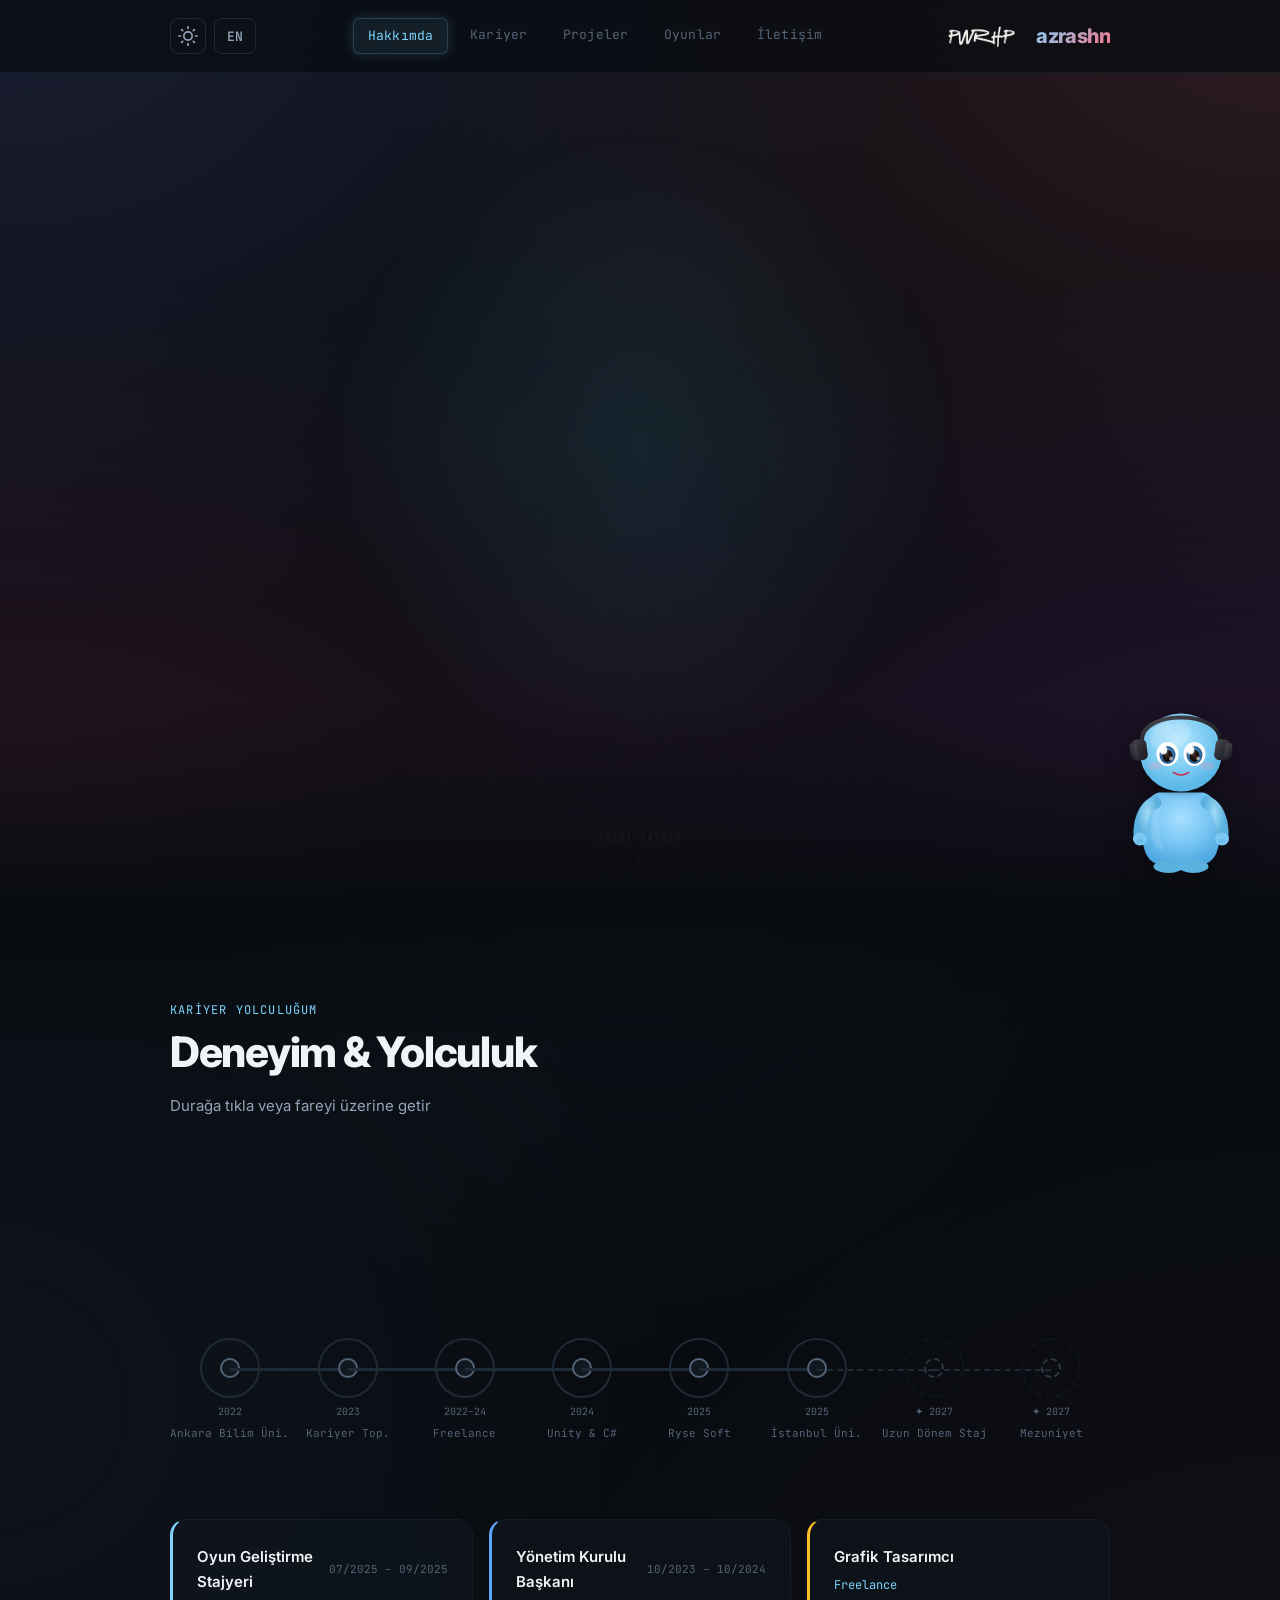
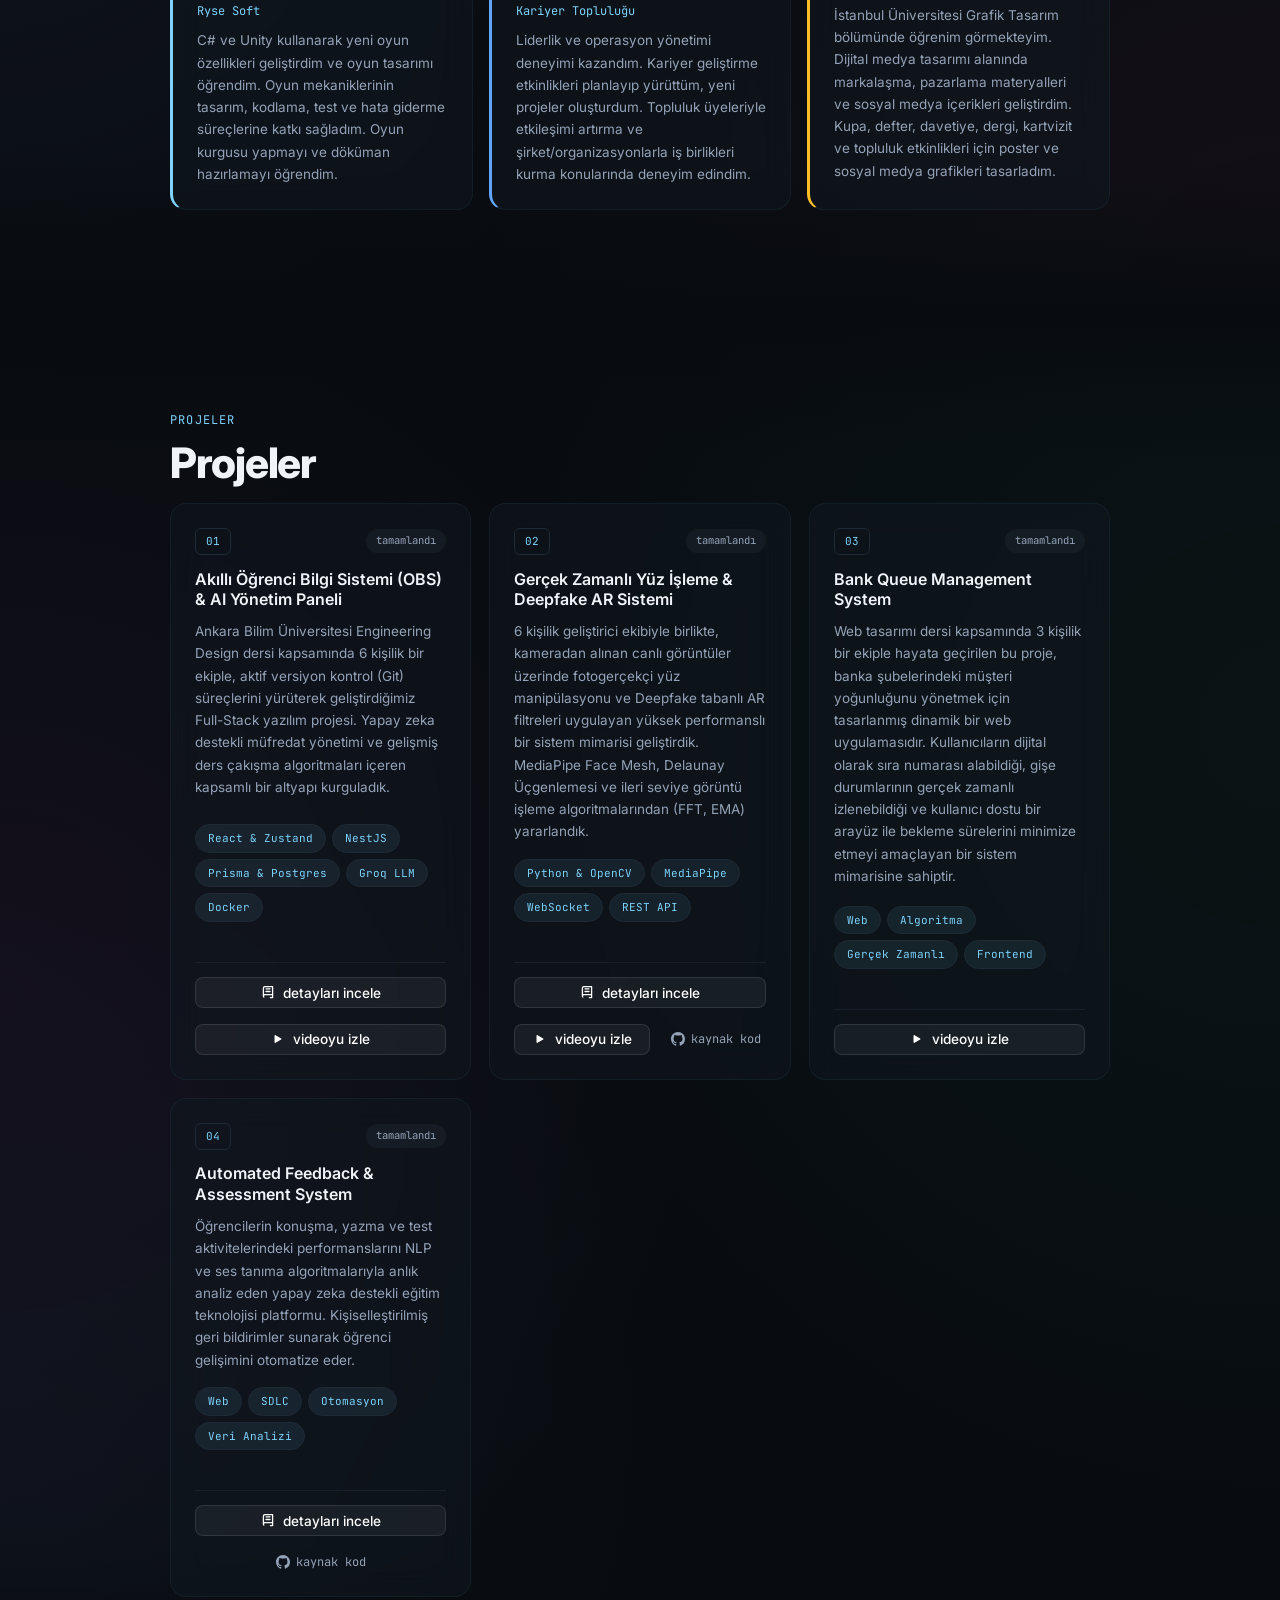
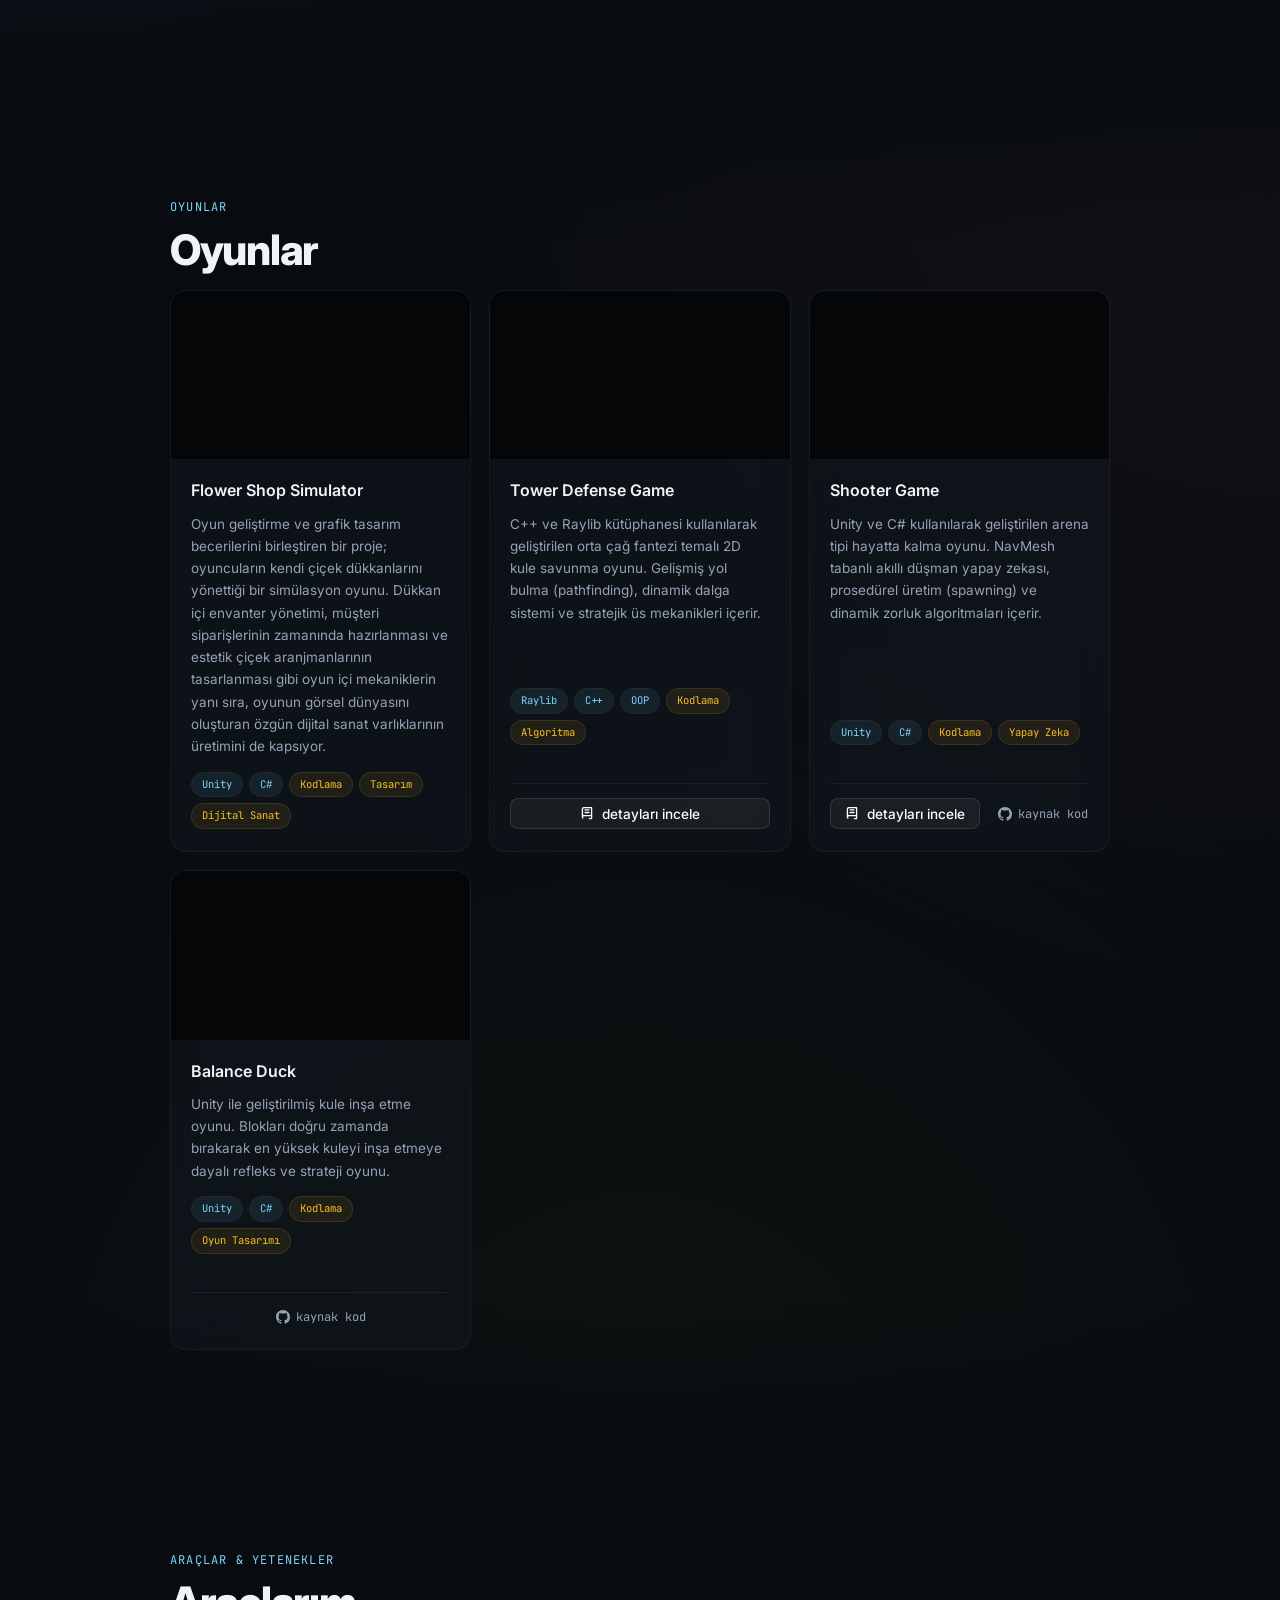
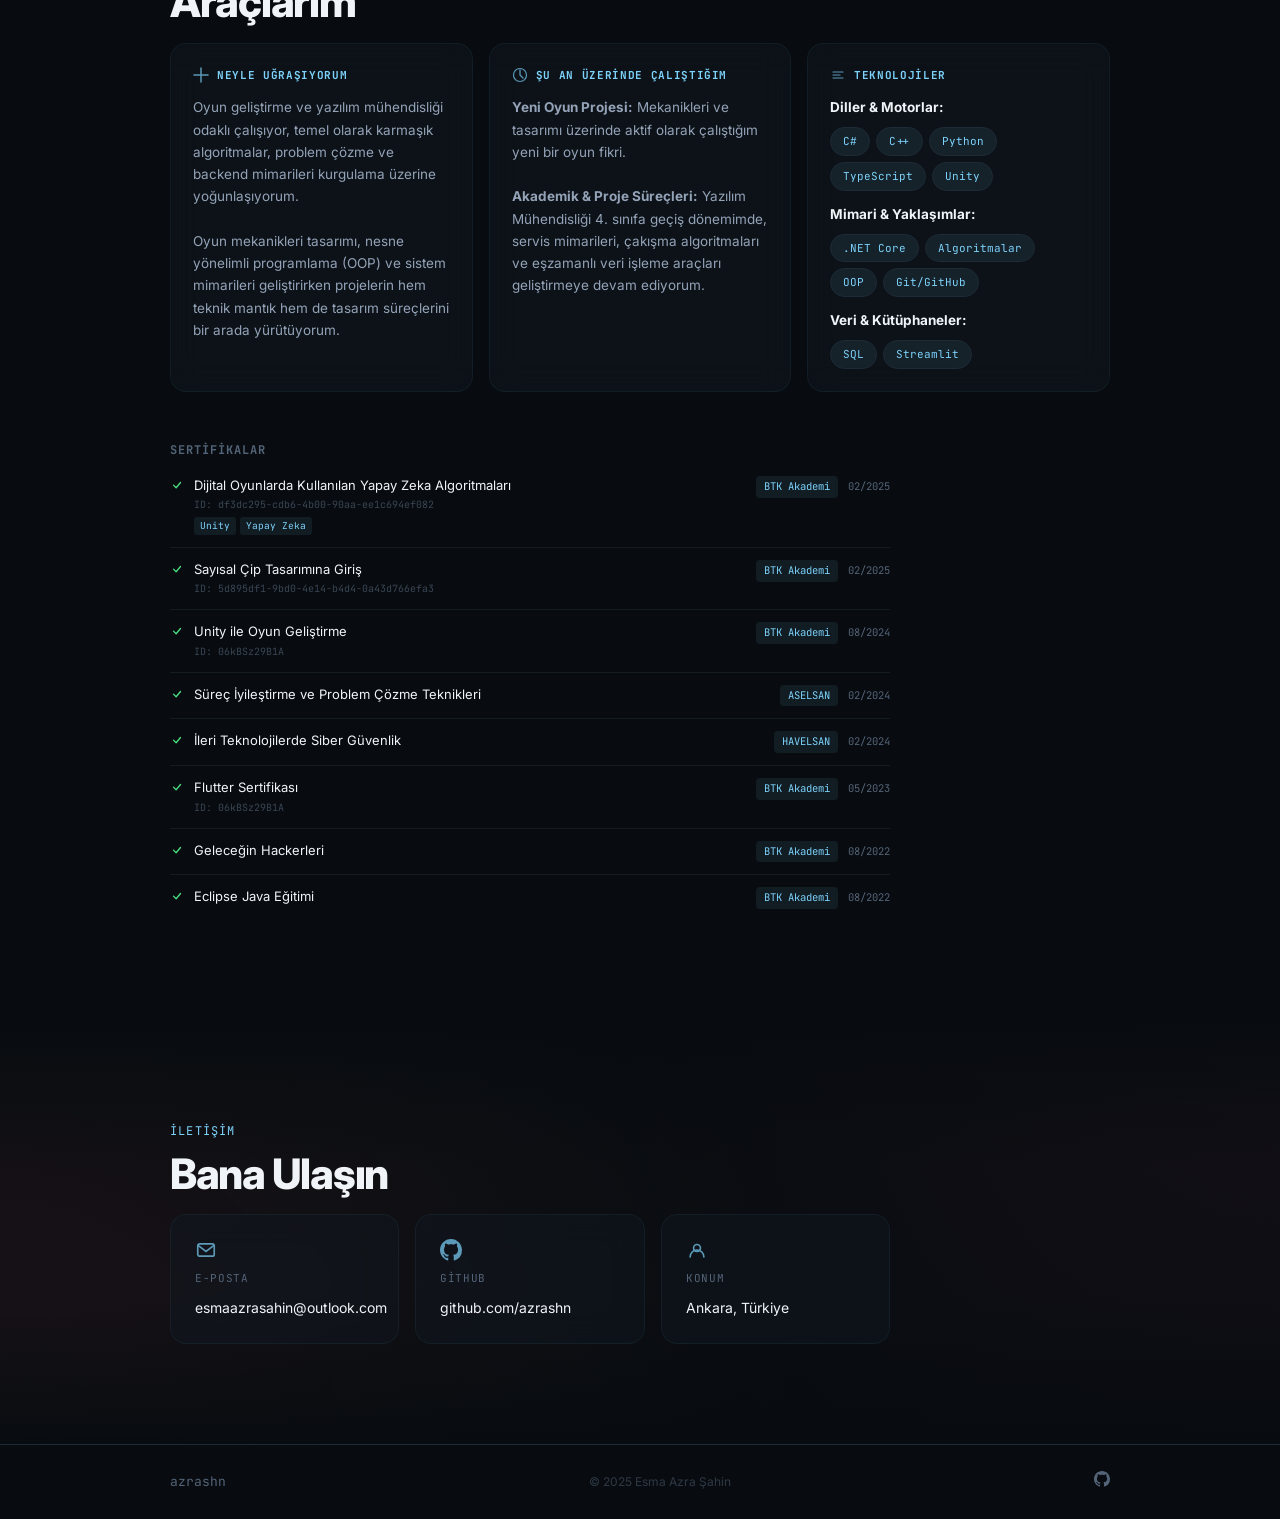
==== index.html @ d43df7c2 "feat: implement mascot hurt state with cycling facial expressions and visual effects" ====
<!DOCTYPE html>
<html lang="tr">

<head>
  <meta charset="UTF-8">
  <meta name="viewport" content="width=device-width, initial-scale=1.0">
  <title>Esma Azra Şahin — Yazılım &amp; Oyun Geliştirici</title>
  <meta name="description"
    content="Esma Azra Şahin'in kişisel portfolyo sitesi. Yazılım mühendisliği, oyun geliştirme ve grafik tasarım projeleri.">
  <meta property="og:title" content="Esma Azra Şahin — Yazılım & Oyun Geliştirici">
  <meta property="og:description"
    content="Yazılım mühendisliği öğrencisi, oyun geliştirici ve grafik tasarımcı. Projeler, oyunlar ve daha fazlası.">
  <meta property="og:type" content="website">
  <meta property="og:url" content="https://azrashn.github.io">
  <meta property="og:image" content="https://azrashn.github.io/og-image.png">
  <link rel="preconnect" href="https://fonts.googleapis.com">
  <link rel="preconnect" href="https://fonts.gstatic.com" crossorigin>
  <link
    href="https://fonts.googleapis.com/css2?family=Inter:wght@400;500;600;700;800;900&family=JetBrains+Mono:wght@400;500;600&display=swap"
    rel="stylesheet">
  <link rel="stylesheet" href="style.css">

  <!-- Google Analytics (Arka Plan / Görünmez) -->
  <!-- Google Analytics Tracking ID (Gizli) -->
  <script async src="https://www.googletagmanager.com/gtag/js?id=G-YRFSL0H6TM"></script>
  <script>
    window.dataLayer = window.dataLayer || [];
    function gtag() { dataLayer.push(arguments); }
    gtag('js', new Date());

    gtag('config', 'G-YRFSL0H6TM');
  </script>
</head>

<body>
  <div class="global-spotlight" id="globalSpotlight"></div>
  <!-- ═══ NAVBAR ═══ -->
  <nav class="navbar" id="navbar">
    <div class="nav-inner">
      <div class="nav-actions">
        <button id="themeToggle" class="icon-btn" aria-label="Tema Değiştir">
          <!-- Sun Icon -->
          <svg class="sun-icon" width="20" height="20" viewBox="0 0 24 24" fill="none" stroke="currentColor"
            stroke-width="2" stroke-linecap="round" stroke-linejoin="round" aria-hidden="true">
            <circle cx="12" cy="12" r="5"></circle>
            <line x1="12" y1="1" x2="12" y2="3"></line>
            <line x1="12" y1="21" x2="12" y2="23"></line>
            <line x1="4.22" y1="4.22" x2="5.64" y2="5.64"></line>
            <line x1="18.36" y1="18.36" x2="19.78" y2="19.78"></line>
            <line x1="1" y1="12" x2="3" y2="12"></line>
            <line x1="21" y1="12" x2="23" y2="12"></line>
            <line x1="4.22" y1="19.78" x2="5.64" y2="18.36"></line>
            <line x1="18.36" y1="5.64" x2="19.78" y2="4.22"></line>
          </svg>
          <!-- Moon Icon -->
          <svg class="moon-icon" width="20" height="20" viewBox="0 0 24 24" fill="none" stroke="currentColor"
            stroke-width="2" stroke-linecap="round" stroke-linejoin="round" aria-hidden="true" style="display: none;">
            <path d="M21 12.79A9 9 0 1 1 11.21 3 7 7 0 0 0 21 12.79z"></path>
          </svg>
        </button>
        <button id="langToggle" class="text-btn" aria-label="Dil Değiştir">EN</button>
      </div>
      <button class="nav-hamburger" id="navHamburger" aria-label="Menüyü aç/kapat">
        <span></span><span></span><span></span>
      </button>
      <ul class="nav-links" id="navLinks">
        <li><a href="#hero" class="nav-link active" data-section="hero" data-i18n="nav_about">Hakkımda</a></li>
        <li><a href="#kariyer" class="nav-link" data-section="kariyer" data-i18n="nav_career">Kariyer</a></li>
        <li><a href="#projeler" class="nav-link" data-section="projeler" data-i18n="nav_projects">Projeler</a></li>
        <li><a href="#oyunlar" class="nav-link" data-section="oyunlar" data-i18n="nav_games">Oyunlar</a></li>
        <li><a href="#iletisim" class="nav-link" data-section="iletisim" data-i18n="nav_contact">İletişim</a></li>
      </ul>
      <a href="#hero" class="nav-logo">
        <img src="logo.png" alt="PWRHP Logo" class="logo-img">
        <span class="logo-text">azrashn</span>
      </a>
    </div>
  </nav>

  <!-- ═══ HERO ═══ -->
  <section id="hero" class="hero-section">
    <div class="hero-bg-glow" aria-hidden="true"></div>
    <div class="hero-content">
      <p class="hero-eyebrow" data-i18n="hero_eyebrow">merhaba, ben</p>
      <h1 class="hero-name">Esma Azra<br>Şahin</h1>
      <p class="hero-tagline">
        <span class="typed-gt" aria-hidden="true">&gt; </span>
        <span id="typed"></span>
        <span class="cursor" aria-hidden="true">▌</span>
      </p>
      <div class="hero-bio">
        <p data-i18n="hero_bio">
          Ankara Bilim Üniversitesi Yazılım Mühendisliği son sınıf ve İstanbul Üniversitesi Grafik Tasarım bölümü
          öğrencisiyim. Nesne
          Yönelimli Programlama (OOP) prensiplerine hakim olup, C# ve Python
          dillerinde güçlü bir teknik altyapıya sahibim. Ryse Soft bünyesindeki stajım ve
          bugüne kadarki akademik projelerim kapsamında; simülasyon sistemleri, veri
          yönetimi ve kullanıcı arayüzü tasarımı alanlarında pratik deneyim kazandım.
          Kurucu başkanlığını üstlendiğim öğrenci topluluğu ile liderlik, organizasyon ve
          takım çalışması becerilerimi pekiştirdim. Yazılım geliştirme alanında edindiğim
          bu teknik birikimi, yenilikçi projelerde kullanarak değer üretmeyi ve kariyerimde
          kendimi sürekli geliştirmeyi hedefliyorum.
        </p>
      </div>
      <div class="hero-cta">
        <a href="#projeler" class="btn-primary" data-i18n="hero_btn_projects">Projeleri Gör</a>
        <a href="#iletisim" class="btn-ghost" data-i18n="hero_btn_contact">İletişim</a>
        <a href="Özgeçmiş.pdf" download target="_blank" class="btn-cv"><span data-i18n="hero_btn_cv">CV İndir</span>
          <svg width="14" height="14" viewBox="0 0 16 16" fill="none" stroke="currentColor" stroke-width="1.5"
            stroke-linecap="round" stroke-linejoin="round">
            <path d="M4 6l4 4 4-4M8 10V1M2 14h12" />
          </svg></a>
      </div>
    </div>
    <a href="#kariyer" class="scroll-indicator" aria-label="Aşağı kaydır">
      <span data-i18n="hero_scroll">aşağı kaydır</span>
      <svg width="16" height="16" viewBox="0 0 16 16" fill="none">
        <path d="M4 6l4 4 4-4" stroke="currentColor" stroke-width="1.5" stroke-linecap="round" />
      </svg>
    </a>
  </section>

  <!-- ═══ KARİYER YOLCULUĞU ═══ -->
  <section id="kariyer" class="section">
    <div class="section-inner">
      <p class="section-eyebrow" data-i18n="career_eyebrow">kariyer yolculuğum</p>
      <h2 class="section-title" data-i18n="career_title">Deneyim &amp; Yolculuk</h2>
      <p class="section-desc" data-i18n="career_desc">Durağa tıkla veya fareyi üzerine getir</p>

      <div class="journey-track">

        <div class="journey-stop" data-color="accent" id="stop0">
          <div class="journey-connector"></div>
          <div class="journey-node">
            <div class="journey-node-ring"></div>
            <div class="journey-node-dot"></div>
            <span class="journey-node-year">2022</span>
          </div>
          <span class="journey-node-label" data-i18n="journey_node_1">Ankara Bilim Üni.</span>
          <div class="journey-card">
            <div class="journey-card-accent"></div>
            <h4 data-i18n="journey_title_1">Ankara Bilim Üniversitesi</h4>
            <p class="journey-card-role" data-i18n="journey_role_1">Yazılım Mühendisliği — Son sınıf</p>
            <p class="journey-card-desc" data-i18n="journey_desc_1">OOP, C++, C#, Python, veri yapıları ve algoritma
              derslerinde güçlü bir teknik
              altyapı edinmekteyim.</p>
          </div>
        </div>

        <div class="journey-stop" data-color="blue" id="stop1">
          <div class="journey-connector"></div>
          <div class="journey-node">
            <div class="journey-node-ring"></div>
            <div class="journey-node-dot"></div>
            <span class="journey-node-year">2023</span>
          </div>
          <span class="journey-node-label" data-i18n="journey_node_2">Kariyer Top.</span>
          <div class="journey-card">
            <div class="journey-card-accent"></div>
            <h4 data-i18n="journey_title_2">Kariyer Topluluğu Başkanı</h4>
            <p class="journey-card-role" data-i18n="journey_role_2">Yönetim Kurulu Başkanı — 10/2023 – 10/2024</p>
            <p class="journey-card-desc" data-i18n="journey_desc_2">Kurucu üyesi olduğum Kariyer Topluluğunda liderlik
              ve organizasyon yönetimi
              deneyimi kazandım. Kariyer etkinlikleri
              planlayıp iş birlikleri kurdum.</p>
          </div>
        </div>

        <div class="journey-stop" data-color="amber" id="stop2">
          <div class="journey-connector"></div>
          <div class="journey-node">
            <div class="journey-node-ring"></div>
            <div class="journey-node-dot"></div>
            <span class="journey-node-year">2022–24</span>
          </div>
          <span class="journey-node-label" data-i18n="journey_node_3">Freelance</span>
          <div class="journey-card">
            <div class="journey-card-accent"></div>
            <h4 data-i18n="journey_title_3">Freelance Grafik Tasarım</h4>
            <p class="journey-card-role" data-i18n="journey_role_3">Grafik Tasarımcı </p>
            <p class="journey-card-desc" data-i18n="journey_desc_3">Markalaşma, dijital medya, sosyal medya projeleri;
              poster, kartvizit, logo
              tasarımları yürüttüm.</p>
          </div>
        </div>

        <div class="journey-stop" data-color="emerald" id="stop3">
          <div class="journey-connector"></div>
          <div class="journey-node">
            <div class="journey-node-ring"></div>
            <div class="journey-node-dot"></div>
            <span class="journey-node-year">2024</span>
          </div>
          <span class="journey-node-label" data-i18n="journey_node_4">Unity &amp; C#</span>
          <div class="journey-card">
            <div class="journey-card-accent"></div>
            <h4 data-i18n="journey_title_4">Unity &amp; C# Geliştirme</h4>
            <p class="journey-card-role" data-i18n="journey_role_4">Oyun Geliştirme — Devam ediyor</p>
            <p class="journey-card-desc" data-i18n="journey_desc_4">Unity game engine ile 2D/3D oyun geliştirme, OOP
              tasarım kalıpları ve
              performans optimizasyonu. Oyun fikirleri üretme. Yeni oyun mekanikleri deneme. </p>
          </div>
        </div>

        <div class="journey-stop" data-color="rose" id="stop4">
          <div class="journey-connector"></div>
          <div class="journey-node">
            <div class="journey-node-ring"></div>
            <div class="journey-node-dot"></div>
            <span class="journey-node-year">2025</span>
          </div>
          <span class="journey-node-label" data-i18n="journey_node_5">Ryse Soft</span>
          <div class="journey-card">
            <div class="journey-card-accent"></div>
            <h4 data-i18n="journey_title_5">Ryse Soft — Stajyer</h4>
            <p class="journey-card-role" data-i18n="journey_role_5">Oyun Geliştirme Stajyeri — 07/2025 – 09/2025</p>
            <p class="journey-card-desc" data-i18n="journey_desc_5">C# ve Unity ile yeni oyun özellikleri geliştirdim,
              oyun tasarımı becerilerimi
              geliştirdim ve test süreçlerine katkı sağladım.</p>
          </div>
        </div>

        <div class="journey-stop" data-color="blue" id="stop-istuni">
          <div class="journey-connector"></div>
          <div class="journey-node">
            <div class="journey-node-ring"></div>
            <div class="journey-node-dot"></div>
            <span class="journey-node-year">2025</span>
          </div>
          <span class="journey-node-label" data-i18n="journey_node_ist">İstanbul Üni.</span>
          <div class="journey-card">
            <div class="journey-card-accent"></div>
            <h4 data-i18n="journey_title_ist">İstanbul Üniversitesi</h4>
            <p class="journey-card-role" data-i18n="journey_role_ist">Grafik Tasarım</p>
            <p class="journey-card-desc" data-i18n="journey_desc_ist">İstanbul Üniversitesi Grafik Tasarım bölümünde
              eğitime başladım.</p>
          </div>
        </div>

        <div class="journey-stop" data-color="indigo" id="stop5" data-future="true">
          <div class="journey-connector"></div>
          <div class="journey-node">
            <div class="journey-node-ring"></div>
            <div class="journey-node-dot"></div>
            <span class="journey-node-year">✦ 2027</span>
          </div>
          <span class="journey-node-label" data-i18n="journey_node_staj">Uzun Dönem Staj</span>
          <div class="journey-card">
            <div class="journey-card-accent"></div>
            <h4 data-i18n="journey_title_staj">Uzun Dönem Staj</h4>
            <p class="journey-card-role" data-i18n="journey_role_staj">Staj — 2027</p>
            <p class="journey-card-desc" data-i18n="journey_desc_staj">Mezuniyet öncesi uzun dönem stajı.</p>
          </div>
        </div>

        <div class="journey-stop" data-color="gold" id="stop6" data-future="true">
          <div class="journey-connector"></div>
          <div class="journey-node">
            <div class="journey-node-ring"></div>
            <div class="journey-node-dot"></div>
            <span class="journey-node-year">✦ 2027</span>
          </div>
          <span class="journey-node-label" data-i18n="journey_node_mezun">Mezuniyet</span>
          <div class="journey-card">
            <div class="journey-card-accent"></div>
            <h4 data-i18n="journey_title_mezun">Mezuniyet 🎓</h4>
            <p class="journey-card-role" data-i18n="journey_role_mezun">Lisans ve Ön Lisans Mezuniyeti — 2027</p>
            <p class="journey-card-desc" data-i18n="journey_desc_mezun">Ankara Bilim Üniversitesi Yazılım Mühendisliği
              ve İstanbul Üniversitesi Grafik
              Tasarım bölümlerinden mezuniyet.</p>
          </div>
        </div>

      </div>

      <!-- Deneyim Kartları -->
      <div class="experience-grid">
        <div class="glass-card exp-card" data-accent="accent">
          <div class="exp-card-header">
            <span class="exp-role" data-i18n="exp_role_1">Oyun Geliştirme Stajyeri</span>
            <span class="exp-date" data-i18n="exp_date_1">07/2025 – 09/2025</span>
          </div>
          <p class="exp-company" data-i18n="exp_company_1">Ryse Soft</p>
          <p class="exp-desc" data-i18n="exp_desc_1">
            C# ve Unity kullanarak yeni oyun özellikleri geliştirdim ve oyun tasarımı öğrendim.
            Oyun mekaniklerinin tasarım, kodlama, test ve hata giderme süreçlerine katkı sağladım.
            Oyun kurgusu yapmayı ve döküman hazırlamayı öğrendim.
          </p>
        </div>
        <div class="glass-card exp-card" data-accent="blue">
          <div class="exp-card-header">
            <span class="exp-role" data-i18n="exp_role_2">Yönetim Kurulu Başkanı</span>
            <span class="exp-date" data-i18n="exp_date_2">10/2023 – 10/2024</span>
          </div>
          <p class="exp-company" data-i18n="exp_company_2">Kariyer Topluluğu</p>
          <p class="exp-desc" data-i18n="exp_desc_2">
            Liderlik ve operasyon yönetimi deneyimi kazandım. Kariyer geliştirme etkinlikleri
            planlayıp yürüttüm, yeni projeler oluşturdum. Topluluk üyeleriyle etkileşimi artırma
            ve şirket/organizasyonlarla iş birlikleri kurma konularında deneyim edindim.
          </p>
        </div>
        <div class="glass-card exp-card" data-accent="amber">
          <div class="exp-card-header">
            <span class="exp-role" data-i18n="exp_role_3">Grafik Tasarımcı</span>
          </div>
          <p class="exp-company" data-i18n="exp_company_3">Freelance</p>
          <p class="exp-desc" data-i18n="exp_desc_3">
            İstanbul Üniversitesi Grafik Tasarım bölümünde öğrenim görmekteyim. Dijital medya tasarımı alanında
            markalaşma, pazarlama materyalleri ve sosyal medya
            içerikleri geliştirdim. Kupa, defter, davetiye, dergi, kartvizit ve topluluk etkinlikleri
            için poster ve sosyal medya grafikleri tasarladım.
          </p>
        </div>
      </div>
    </div>
  </section>

  <!-- ═══ PROJELER ═══ -->
  <section id="projeler" class="section">
    <div class="section-inner">
      <p class="section-eyebrow" data-i18n="projects_eyebrow">projeler</p>
      <h2 class="section-title" data-i18n="projects_title">Projeler</h2>
      <div class="project-grid">

        <article class="glass-card project-card" data-accent="accent">
          <div class="project-header">
            <span class="project-number">01</span>
            <span class="project-status status-done" data-i18n="project_status_done">tamamlandı</span>
          </div>
          <h3 data-i18n="project_1_title">Akıllı Öğrenci Bilgi Sistemi (OBS) & AI Yönetim Paneli</h3>
          <p data-i18n="project_1_desc">Ankara Bilim Üniversitesi Engineering Design dersi kapsamında 6 kişilik bir
            ekiple, aktif versiyon kontrol
            (Git) süreçlerini yürüterek geliştirdiğimiz Full-Stack yazılım projesi. Yapay zeka destekli müfredat
            yönetimi ve gelişmiş ders çakışma algoritmaları içeren kapsamlı bir altyapı kurguladık.</p>
          <div class="project-tags">
            <span class="tech-tag">React & Zustand</span>
            <span class="tech-tag">NestJS</span>
            <span class="tech-tag">Prisma & Postgres</span>
            <span class="tech-tag">Groq LLM</span>
            <span class="tech-tag">Docker</span>
          </div>
          <div class="project-links">
            <button class="project-link details-btn" data-modal="obsDetailsModal" aria-label="Detayları İncele">
              <svg width="14" height="14" viewBox="0 0 16 16" fill="currentColor" aria-hidden="true">
                <path fill-rule="evenodd"
                  d="M2 2.5A2.5 2.5 0 014.5 0h8.75a.75.75 0 01.75.75v12.5a.75.75 0 01-.75.75h-2.5a.75.75 0 110-1.5h1.75v-2h-8a1 1 0 00-.714 1.7.75.75 0 01-1.072 1.05A2.495 2.495 0 012 11.5v-9zm10.5-1h-8a1 1 0 00-1 1v6.708A2.492 2.492 0 014.5 9h8V1.5z" />
                <path fill-rule="evenodd"
                  d="M5 3.25a.75.75 0 01.75-.75h4.5a.75.75 0 010 1.5h-4.5A.75.75 0 015 3.25zm0 3a.75.75 0 01.75-.75h4.5a.75.75 0 010 1.5h-4.5A.75.75 0 015 6.25z" />
              </svg>
              <span data-i18n="project_btn_details">detayları incele</span>
            </button>
            <button class="project-link video-btn" data-video="5zkyAZyWIes" aria-label="Videoyu İzle">
              <svg width="14" height="14" viewBox="0 0 16 16" fill="currentColor" aria-hidden="true">
                <path
                  d="M11.596 8.697l-6.363 3.692c-.54.313-1.233-.066-1.233-.697V4.308c0-.63.692-1.01 1.233-.696l6.363 3.692a.802.802 0 0 1 0 1.393z" />
              </svg>
              <span data-i18n="project_btn_video">videoyu izle</span>
            </button>
          </div>
        </article>

        <article class="glass-card project-card" data-accent="blue">
          <div class="project-header">
            <span class="project-number">02</span>
            <span class="project-status status-done" data-i18n="project_status_done">tamamlandı</span>
          </div>
          <h3 data-i18n="project_2_title">Gerçek Zamanlı Yüz İşleme & Deepfake AR Sistemi</h3>
          <p data-i18n="project_2_desc">6 kişilik geliştirici ekibiyle birlikte, kameradan alınan canlı görüntüler
            üzerinde fotogerçekçi yüz
            manipülasyonu ve Deepfake tabanlı AR filtreleri uygulayan yüksek performanslı bir sistem mimarisi
            geliştirdik. MediaPipe Face Mesh, Delaunay Üçgenlemesi ve ileri seviye görüntü işleme algoritmalarından
            (FFT, EMA) yararlandık.</p>
          <div class="project-tags">
            <span class="tech-tag">Python & OpenCV</span>
            <span class="tech-tag">MediaPipe</span>
            <span class="tech-tag">WebSocket</span>
            <span class="tech-tag">REST API</span>
          </div>
          <div class="project-links">
            <button class="project-link details-btn" data-modal="facialDetailsModal" aria-label="Detayları İncele">
              <svg width="14" height="14" viewBox="0 0 16 16" fill="currentColor" aria-hidden="true">
                <path fill-rule="evenodd"
                  d="M2 2.5A2.5 2.5 0 014.5 0h8.75a.75.75 0 01.75.75v12.5a.75.75 0 01-.75.75h-2.5a.75.75 0 110-1.5h1.75v-2h-8a1 1 0 00-.714 1.7.75.75 0 01-1.072 1.05A2.495 2.495 0 012 11.5v-9zm10.5-1h-8a1 1 0 00-1 1v6.708A2.492 2.492 0 014.5 9h8V1.5z" />
                <path fill-rule="evenodd"
                  d="M5 3.25a.75.75 0 01.75-.75h4.5a.75.75 0 010 1.5h-4.5A.75.75 0 015 3.25zm0 3a.75.75 0 01.75-.75h4.5a.75.75 0 010 1.5h-4.5A.75.75 0 015 6.25z" />
              </svg>
              <span data-i18n="project_btn_details">detayları incele</span>
            </button>
            <button class="project-link video-btn" data-video="Z6gkOGdcudw" aria-label="Videoyu İzle">
              <svg width="14" height="14" viewBox="0 0 16 16" fill="currentColor" aria-hidden="true">
                <path
                  d="M11.596 8.697l-6.363 3.692c-.54.313-1.233-.066-1.233-.697V4.308c0-.63.692-1.01 1.233-.696l6.363 3.692a.802.802 0 0 1 0 1.393z" />
              </svg>
              <span data-i18n="project_btn_video">videoyu izle</span>
            </button>
            <a href="https://github.com/azrashn/Facial-Image-Warping" target="_blank" class="project-link"
              aria-label="Facial Image Warping kaynak kod">
              <svg width="14" height="14" viewBox="0 0 16 16" fill="currentColor" aria-hidden="true">
                <path
                  d="M8 0C3.58 0 0 3.58 0 8c0 3.54 2.29 6.53 5.47 7.59.4.07.55-.17.55-.38 0-.19-.01-.82-.01-1.49-2.01.37-2.53-.49-2.69-.94-.09-.23-.48-.94-.82-1.13-.28-.15-.68-.52-.01-.53.63-.01 1.08.58 1.23.82.72 1.21 1.87.87 2.33.66.07-.52.28-.87.51-1.07-1.78-.2-3.64-.89-3.64-3.95 0-.87.31-1.59.82-2.15-.08-.2-.36-1.02.08-2.12 0 0 .67-.21 2.2.82.64-.18 1.32-.27 2-.27.68 0 1.36.09 2 .27 1.53-1.04 2.2-.82 2.2-.82.44 1.1.16 1.92.08 2.12.51.56.82 1.27.82 2.15 0 3.07-1.87 3.75-3.65 3.95.29.25.54.73.54 1.48 0 1.07-.01 1.93-.01 2.2 0 .21.15.46.55.38A8.013 8.013 0 0 0 16 8c0-4.42-3.58-8-8-8z" />
              </svg>
              <span data-i18n="project_btn_code">kaynak kod</span>
            </a>
          </div>
        </article>

        <article class="glass-card project-card" data-accent="emerald">
          <div class="project-header">
            <span class="project-number">03</span>
            <span class="project-status status-done" data-i18n="project_status_done">tamamlandı</span>
          </div>
          <h3 data-i18n="project_3_title">Bank Queue Management System</h3>
          <p data-i18n="project_3_desc">Web tasarımı dersi kapsamında 3 kişilik bir ekiple hayata geçirilen bu proje,
            banka şubelerindeki müşteri
            yoğunluğunu yönetmek için tasarlanmış dinamik bir web uygulamasıdır. Kullanıcıların dijital olarak sıra
            numarası alabildiği, gişe durumlarının gerçek zamanlı izlenebildiği ve kullanıcı dostu bir arayüz ile
            bekleme sürelerini minimize etmeyi amaçlayan bir sistem mimarisine sahiptir.</p>
          <div class="project-tags">
            <span class="tech-tag">Web</span>
            <span class="tech-tag">Algoritma</span>
            <span class="tech-tag">Gerçek Zamanlı</span>
            <span class="tech-tag">Frontend</span>
          </div>
          <div class="project-links">
            <button class="project-link video-btn" data-video="X8b69g3lYz0" aria-label="Videoyu İzle">
              <svg width="14" height="14" viewBox="0 0 16 16" fill="currentColor" aria-hidden="true">
                <path
                  d="M11.596 8.697l-6.363 3.692c-.54.313-1.233-.066-1.233-.697V4.308c0-.63.692-1.01 1.233-.696l6.363 3.692a.802.802 0 0 1 0 1.393z" />
              </svg>
              <span data-i18n="project_btn_video">videoyu izle</span>
            </button>
          </div>
        </article>

        <article class="glass-card project-card" data-accent="amber">
          <div class="project-header">
            <span class="project-number">04</span>
            <span class="project-status status-done" data-i18n="project_status_done">tamamlandı</span>
          </div>
          <h3 data-i18n="project_4_title">Automated Feedback &amp; Assessment System</h3>
          <p data-i18n="project_4_desc">Öğrencilerin konuşma, yazma ve test aktivitelerindeki performanslarını NLP ve
            ses tanıma algoritmalarıyla
            anlık analiz eden yapay zeka destekli eğitim teknolojisi platformu. Kişiselleştirilmiş geri bildirimler
            sunarak öğrenci gelişimini otomatize eder.</p>
          <div class="project-tags">
            <span class="tech-tag">Web</span>
            <span class="tech-tag">SDLC</span>
            <span class="tech-tag">Otomasyon</span>
            <span class="tech-tag">Veri Analizi</span>
          </div>
          <div class="project-links">
            <button class="project-link details-btn" data-modal="feedbackDetailsModal" aria-label="Detayları İncele">
              <svg width="14" height="14" viewBox="0 0 16 16" fill="currentColor" aria-hidden="true">
                <path fill-rule="evenodd"
                  d="M2 2.5A2.5 2.5 0 014.5 0h8.75a.75.75 0 01.75.75v12.5a.75.75 0 01-.75.75h-2.5a.75.75 0 110-1.5h1.75v-2h-8a1 1 0 00-.714 1.7.75.75 0 01-1.072 1.05A2.495 2.495 0 012 11.5v-9zm10.5-1h-8a1 1 0 00-1 1v6.708A2.492 2.492 0 014.5 9h8V1.5z" />
                <path fill-rule="evenodd"
                  d="M5 3.25a.75.75 0 01.75-.75h4.5a.75.75 0 010 1.5h-4.5A.75.75 0 015 3.25zm0 3a.75.75 0 01.75-.75h4.5a.75.75 0 010 1.5h-4.5A.75.75 0 015 6.25z" />
              </svg>
              <span data-i18n="project_btn_details">detayları incele</span>
            </button>
            <a href="https://github.com/azrashn/Automated-Assessment-and-Feedback-AI-Assessment-Feedback-"
              target="_blank" class="project-link" aria-label="Feedback System kaynak kod">
              <svg width="14" height="14" viewBox="0 0 16 16" fill="currentColor" aria-hidden="true">
                <path
                  d="M8 0C3.58 0 0 3.58 0 8c0 3.54 2.29 6.53 5.47 7.59.4.07.55-.17.55-.38 0-.19-.01-.82-.01-1.49-2.01.37-2.53-.49-2.69-.94-.09-.23-.48-.94-.82-1.13-.28-.15-.68-.52-.01-.53.63-.01 1.08.58 1.23.82.72 1.21 1.87.87 2.33.66.07-.52.28-.87.51-1.07-1.78-.2-3.64-.89-3.64-3.95 0-.87.31-1.59.82-2.15-.08-.2-.36-1.02.08-2.12 0 0 .67-.21 2.2.82.64-.18 1.32-.27 2-.27.68 0 1.36.09 2 .27 1.53-1.04 2.2-.82 2.2-.82.44 1.1.16 1.92.08 2.12.51.56.82 1.27.82 2.15 0 3.07-1.87 3.75-3.65 3.95.29.25.54.73.54 1.48 0 1.07-.01 1.93-.01 2.2 0 .21.15.46.55.38A8.013 8.013 0 0 0 16 8c0-4.42-3.58-8-8-8z" />
              </svg>
              <span data-i18n="project_btn_code">kaynak kod</span>
            </a>
          </div>
        </article>

      </div>
    </div>
  </section>

  <!-- ═══ OYUNLAR ═══ -->
  <section id="oyunlar" class="section">
    <div class="section-inner">
      <p class="section-eyebrow" data-i18n="games_eyebrow">oyunlar</p>
      <h2 class="section-title" data-i18n="games_title">Oyunlar</h2>
      <div class="game-grid">

        <article class="glass-card game-card" data-accent="rose">
          <div class="video-wrap">
            <iframe src="https://www.youtube.com/embed/H_Tf_DoGxmE" title="Flower Shop Simulator — oynanış videosu"
              loading="lazy" allowfullscreen></iframe>
          </div>
          <div class="game-info">
            <h3 data-i18n="game_1_title">Flower Shop Simulator</h3>
            <p data-i18n="game_1_desc">Oyun geliştirme ve grafik tasarım becerilerini birleştiren bir proje; oyuncuların
              kendi
              çiçek dükkanlarını yönettiği bir simülasyon oyunu. Dükkan içi envanter yönetimi, müşteri
              siparişlerinin zamanında hazırlanması ve estetik çiçek aranjmanlarının tasarlanması gibi
              oyun içi mekaniklerin yanı sıra, oyunun görsel dünyasını oluşturan özgün dijital sanat
              varlıklarının üretimini de kapsıyor.</p>
            <div class="game-tags">
              <span class="engine-tag">Unity</span>
              <span class="engine-tag">C#</span>
              <span class="role-tag">Kodlama</span>
              <span class="role-tag">Tasarım</span>
              <span class="role-tag">Dijital Sanat</span>
            </div>
          </div>
        </article>

        <article class="glass-card game-card" data-accent="indigo">
          <div class="video-wrap">
            <iframe src="https://www.youtube.com/embed/-j7fNJ6eQR8" title="Tower Defense Game — oynanış videosu"
              loading="lazy" allowfullscreen></iframe>
          </div>
          <div class="game-info">
            <h3 data-i18n="game_2_title">Tower Defense Game</h3>
            <p data-i18n="game_2_desc">C++ ve Raylib kütüphanesi kullanılarak geliştirilen orta çağ fantezi temalı 2D
              kule savunma oyunu.
              Gelişmiş yol bulma (pathfinding), dinamik dalga sistemi ve stratejik üs mekanikleri içerir.</p>
            <div class="game-tags">
              <span class="engine-tag">Raylib</span>
              <span class="engine-tag">C++</span>
              <span class="engine-tag">OOP</span>
              <span class="role-tag">Kodlama</span>
              <span class="role-tag">Algoritma</span>
            </div>
            <div class="project-links">
              <button class="project-link details-btn" data-modal="towerDetailsModal" aria-label="Detayları İncele">
                <svg width="14" height="14" viewBox="0 0 16 16" fill="currentColor" aria-hidden="true">
                  <path fill-rule="evenodd"
                    d="M2 2.5A2.5 2.5 0 014.5 0h8.75a.75.75 0 01.75.75v12.5a.75.75 0 01-.75.75h-2.5a.75.75 0 110-1.5h1.75v-2h-8a1 1 0 00-.714 1.7.75.75 0 01-1.072 1.05A2.495 2.495 0 012 11.5v-9zm10.5-1h-8a1 1 0 00-1 1v6.708A2.492 2.492 0 014.5 9h8V1.5z" />
                  <path fill-rule="evenodd"
                    d="M5 3.25a.75.75 0 01.75-.75h4.5a.75.75 0 010 1.5h-4.5A.75.75 0 015 3.25zm0 3a.75.75 0 01.75-.75h4.5a.75.75 0 010 1.5h-4.5A.75.75 0 015 6.25z" />
                </svg>
                <span data-i18n="project_btn_details">detayları incele</span>
              </button>
            </div>
          </div>
        </article>

        <article class="glass-card game-card" data-accent="emerald">
          <div class="video-wrap">
            <iframe src="https://www.youtube.com/embed/7vYZXNZPqxk" title="Arcade Runner — oynanış videosu"
              loading="lazy" allowfullscreen></iframe>
          </div>
          <div class="game-info">
            <h3 data-i18n="game_3_title">Shooter Game</h3>
            <p data-i18n="game_3_desc">Unity ve C# kullanılarak geliştirilen arena tipi hayatta kalma oyunu. NavMesh
              tabanlı akıllı düşman yapay
              zekası, prosedürel üretim (spawning) ve dinamik zorluk algoritmaları içerir.</p>
            <div class="game-tags">
              <span class="engine-tag">Unity</span>
              <span class="engine-tag">C#</span>
              <span class="role-tag">Kodlama</span>
              <span class="role-tag">Yapay Zeka</span>
            </div>
            <div class="project-links">
              <button class="project-link details-btn" data-modal="shooterDetailsModal" aria-label="Detayları İncele">
                <svg width="14" height="14" viewBox="0 0 16 16" fill="currentColor" aria-hidden="true">
                  <path fill-rule="evenodd"
                    d="M2 2.5A2.5 2.5 0 014.5 0h8.75a.75.75 0 01.75.75v12.5a.75.75 0 01-.75.75h-2.5a.75.75 0 110-1.5h1.75v-2h-8a1 1 0 00-.714 1.7.75.75 0 01-1.072 1.05A2.495 2.495 0 012 11.5v-9zm10.5-1h-8a1 1 0 00-1 1v6.708A2.492 2.492 0 014.5 9h8V1.5z" />
                  <path fill-rule="evenodd"
                    d="M5 3.25a.75.75 0 01.75-.75h4.5a.75.75 0 010 1.5h-4.5A.75.75 0 015 3.25zm0 3a.75.75 0 01.75-.75h4.5a.75.75 0 010 1.5h-4.5A.75.75 0 015 6.25z" />
                </svg>
                <span data-i18n="project_btn_details">detayları incele</span>
              </button>
              <a href="https://github.com/azrashn/ShooterGame" target="_blank" class="project-link"
                aria-label="Shooter Game kaynak kod">
                <svg width="14" height="14" viewBox="0 0 16 16" fill="currentColor" aria-hidden="true">
                  <path
                    d="M8 0C3.58 0 0 3.58 0 8c0 3.54 2.29 6.53 5.47 7.59.4.07.55-.17.55-.38 0-.19-.01-.82-.01-1.49-2.01.37-2.53-.49-2.69-.94-.09-.23-.48-.94-.82-1.13-.28-.15-.68-.52-.01-.53.63-.01 1.08.58 1.23.82.72 1.21 1.87.87 2.33.66.07-.52.28-.87.51-1.07-1.78-.2-3.64-.89-3.64-3.95 0-.87.31-1.59.82-2.15-.08-.2-.36-1.02.08-2.12 0 0 .67-.21 2.2.82.64-.18 1.32-.27 2-.27.68 0 1.36.09 2 .27 1.53-1.04 2.2-.82 2.2-.82.44 1.1.16 1.92.08 2.12.51.56.82 1.27.82 2.15 0 3.07-1.87 3.75-3.65 3.95.29.25.54.73.54 1.48 0 1.07-.01 1.93-.01 2.2 0 .21.15.46.55.38A8.013 8.013 0 0 0 16 8c0-4.42-3.58-8-8-8z" />
                </svg>
                <span data-i18n="project_btn_code">kaynak kod</span>
              </a>
            </div>
          </div>
        </article>

        <article class="glass-card game-card" data-accent="amber">
          <div class="video-wrap">
            <iframe src="https://www.youtube.com/embed/YrPBa5R9L2I" title="Tower Block — oynanış videosu" loading="lazy"
              allowfullscreen></iframe>
          </div>
          <div class="game-info">
            <h3 data-i18n="game_4_title">Balance Duck</h3>
            <p data-i18n="game_4_desc">Unity ile geliştirilmiş kule inşa etme oyunu. Blokları doğru zamanda bırakarak
              en yüksek kuleyi inşa etmeye dayalı refleks ve strateji oyunu.</p>
            <div class="game-tags">
              <span class="engine-tag">Unity</span>
              <span class="engine-tag">C#</span>
              <span class="role-tag">Kodlama</span>
              <span class="role-tag">Oyun Tasarımı</span>
            </div>
            <div class="project-links">
              <a href="https://github.com/azrashn/BalanceDuck" target="_blank" class="project-link"
                aria-label="BalanceDuck kaynak kod">
                <svg width="14" height="14" viewBox="0 0 16 16" fill="currentColor" aria-hidden="true">
                  <path
                    d="M8 0C3.58 0 0 3.58 0 8c0 3.54 2.29 6.53 5.47 7.59.4.07.55-.17.55-.38 0-.19-.01-.82-.01-1.49-2.01.37-2.53-.49-2.69-.94-.09-.23-.48-.94-.82-1.13-.28-.15-.68-.52-.01-.53.63-.01 1.08.58 1.23.82.72 1.21 1.87.87 2.33.66.07-.52.28-.87.51-1.07-1.78-.2-3.64-.89-3.64-3.95 0-.87.31-1.59.82-2.15-.08-.2-.36-1.02.08-2.12 0 0 .67-.21 2.2.82.64-.18 1.32-.27 2-.27.68 0 1.36.09 2 .27 1.53-1.04 2.2-.82 2.2-.82.44 1.1.16 1.92.08 2.12.51.56.82 1.27.82 2.15 0 3.07-1.87 3.75-3.65 3.95.29.25.54.73.54 1.48 0 1.07-.01 1.93-.01 2.2 0 .21.15.46.55.38A8.013 8.013 0 0 0 16 8c0-4.42-3.58-8-8-8z" />
                </svg>
                <span data-i18n="project_btn_code">kaynak kod</span>
              </a>
            </div>
          </div>
        </article>

      </div>
    </div>
  </section>

  <!-- ═══ ARAÇLAR & SERTİFİKALAR ═══ -->
  <section id="araclar" class="section">
    <div class="section-inner">
      <p class="section-eyebrow" data-i18n="tools_eyebrow">araçlar &amp; yetenekler</p>
      <h2 class="section-title" data-i18n="tools_title">Araçlarım</h2>

      <div class="skills-grid">
        <div class="glass-card info-card">
          <h3>
            <svg width="16" height="16" viewBox="0 0 16 16" fill="none" aria-hidden="true">
              <path d="M8 1v14M1 8h14" stroke="currentColor" stroke-width="1.5" stroke-linecap="round" />
            </svg>
            <span data-i18n="tools_what_i_do">Neyle uğraşıyorum</span>
          </h3>
          <p data-i18n="tools_what_i_do_desc">Oyun geliştirme ve yazılım mühendisliği odaklı çalışıyor, temel olarak
            karmaşık algoritmalar, problem çözme
            ve backend mimarileri kurgulama üzerine yoğunlaşıyorum.<br><br>
            Oyun mekanikleri tasarımı, nesne yönelimli programlama (OOP) ve sistem mimarileri geliştirirken projelerin
            hem teknik mantık hem de tasarım süreçlerini bir arada yürütüyorum.</p>
        </div>
        <div class="glass-card info-card">
          <h3>
            <svg width="16" height="16" viewBox="0 0 16 16" fill="none" aria-hidden="true">
              <path d="M8 3v5l3 3" stroke="currentColor" stroke-width="1.3" stroke-linecap="round" />
              <circle cx="8" cy="8" r="6.5" stroke="currentColor" stroke-width="1.2" />
            </svg>
            <span data-i18n="tools_current">Şu an üzerinde çalıştığım</span>
          </h3>
          <p data-i18n="tools_current_desc"><strong>Yeni Oyun Projesi:</strong> Mekanikleri ve tasarımı üzerinde aktif
            olarak çalıştığım yeni bir oyun
            fikri.<br><br>
            <strong>Akademik & Proje Süreçleri:</strong> Yazılım Mühendisliği 4. sınıfa geçiş dönemimde, servis
            mimarileri, çakışma algoritmaları ve eşzamanlı veri işleme araçları geliştirmeye devam ediyorum.
          </p>
        </div>
        <div class="glass-card info-card">
          <h3>
            <svg width="16" height="16" viewBox="0 0 16 16" fill="none" aria-hidden="true">
              <path d="M3 5h10M3 8h7M3 11h10" stroke="currentColor" stroke-width="1.2" stroke-linecap="round" />
            </svg>
            <span data-i18n="tools_tech">Teknolojiler</span>
          </h3>
          <div style="font-size: 0.9em; margin-bottom: 8px; color: var(--text-color);"><strong
              data-i18n="tools_lang">Diller & Motorlar:</strong></div>
          <div class="tool-tags" style="margin-bottom: 12px;">
            <span class="tech-tag">C#</span>
            <span class="tech-tag">C++</span>
            <span class="tech-tag">Python</span>
            <span class="tech-tag">TypeScript</span>
            <span class="tech-tag">Unity</span>
          </div>
          <div style="font-size: 0.9em; margin-bottom: 8px; color: var(--text-color);"><strong
              data-i18n="tools_arch">Mimari & Yaklaşımlar:</strong></div>
          <div class="tool-tags" style="margin-bottom: 12px;">
            <span class="tech-tag">.NET Core</span>
            <span class="tech-tag">Algoritmalar</span>
            <span class="tech-tag">OOP</span>
            <span class="tech-tag">Git/GitHub</span>
          </div>
          <div style="font-size: 0.9em; margin-bottom: 8px; color: var(--text-color);"><strong
              data-i18n="tools_data">Veri & Kütüphaneler:</strong></div>
          <div class="tool-tags">
            <span class="tech-tag">SQL</span>
            <span class="tech-tag">Streamlit</span>
          </div>
        </div>
      </div>

      <!-- Sertifikalar -->
      <div class="certs-section">
        <h3 class="certs-title" data-i18n="certs_title">Sertifikalar</h3>
        <ul class="cert-list">
          <li class="cert-item">
            <div class="cert-info">
              <svg width="14" height="14" viewBox="0 0 16 16" fill="none" aria-hidden="true">
                <path d="M4 7l3 3 5-6" stroke="currentColor" stroke-width="1.5" stroke-linecap="round"
                  stroke-linejoin="round" />
              </svg>
              <div class="cert-text">
                <span class="cert-name" data-i18n="cert_1">Dijital Oyunlarda Kullanılan Yapay Zeka Algoritmaları</span>
                <span class="cert-credential">ID: df3dc295-cdb6-4b00-90aa-ee1c694ef082</span>
                <div class="cert-skills"><span class="cert-skill-tag">Unity</span><span class="cert-skill-tag">Yapay
                    Zeka</span></div>
              </div>
            </div>
            <div class="cert-meta">
              <span class="cert-org">BTK Akademi</span>
              <span class="cert-date">02/2025</span>
            </div>
          </li>
          <li class="cert-item">
            <div class="cert-info">
              <svg width="14" height="14" viewBox="0 0 16 16" fill="none" aria-hidden="true">
                <path d="M4 7l3 3 5-6" stroke="currentColor" stroke-width="1.5" stroke-linecap="round"
                  stroke-linejoin="round" />
              </svg>
              <div class="cert-text">
                <span class="cert-name" data-i18n="cert_2">Sayısal Çip Tasarımına Giriş</span>
                <span class="cert-credential">ID: 5d895df1-9bd0-4e14-b4d4-0a43d766efa3</span>
              </div>
            </div>
            <div class="cert-meta">
              <span class="cert-org">BTK Akademi</span>
              <span class="cert-date">02/2025</span>
            </div>
          </li>
          <li class="cert-item">
            <div class="cert-info">
              <svg width="14" height="14" viewBox="0 0 16 16" fill="none" aria-hidden="true">
                <path d="M4 7l3 3 5-6" stroke="currentColor" stroke-width="1.5" stroke-linecap="round"
                  stroke-linejoin="round" />
              </svg>
              <div class="cert-text">
                <span class="cert-name" data-i18n="cert_3">Unity ile Oyun Geliştirme</span>
                <span class="cert-credential">ID: 06kBSz29B1A</span>
              </div>
            </div>
            <div class="cert-meta">
              <span class="cert-org">BTK Akademi</span>
              <span class="cert-date">08/2024</span>
            </div>
          </li>
          <li class="cert-item">
            <div class="cert-info">
              <svg width="14" height="14" viewBox="0 0 16 16" fill="none" aria-hidden="true">
                <path d="M4 7l3 3 5-6" stroke="currentColor" stroke-width="1.5" stroke-linecap="round"
                  stroke-linejoin="round" />
              </svg>
              <div class="cert-text">
                <span class="cert-name" data-i18n="cert_4">Süreç İyileştirme ve Problem Çözme Teknikleri</span>
              </div>
            </div>
            <div class="cert-meta">
              <span class="cert-org">ASELSAN</span>
              <span class="cert-date">02/2024</span>
            </div>
          </li>
          <li class="cert-item">
            <div class="cert-info">
              <svg width="14" height="14" viewBox="0 0 16 16" fill="none" aria-hidden="true">
                <path d="M4 7l3 3 5-6" stroke="currentColor" stroke-width="1.5" stroke-linecap="round"
                  stroke-linejoin="round" />
              </svg>
              <div class="cert-text">
                <span class="cert-name" data-i18n="cert_5">İleri Teknolojilerde Siber Güvenlik</span>
              </div>
            </div>
            <div class="cert-meta">
              <span class="cert-org">HAVELSAN</span>
              <span class="cert-date">02/2024</span>
            </div>
          </li>
          <li class="cert-item">
            <div class="cert-info">
              <svg width="14" height="14" viewBox="0 0 16 16" fill="none" aria-hidden="true">
                <path d="M4 7l3 3 5-6" stroke="currentColor" stroke-width="1.5" stroke-linecap="round"
                  stroke-linejoin="round" />
              </svg>
              <div class="cert-text">
                <span class="cert-name" data-i18n="cert_6">Flutter Sertifikası</span>
                <span class="cert-credential">ID: 06kBSz29B1A</span>
              </div>
            </div>
            <div class="cert-meta">
              <span class="cert-org">BTK Akademi</span>
              <span class="cert-date">05/2023</span>
            </div>
          </li>
          <li class="cert-item">
            <div class="cert-info">
              <svg width="14" height="14" viewBox="0 0 16 16" fill="none" aria-hidden="true">
                <path d="M4 7l3 3 5-6" stroke="currentColor" stroke-width="1.5" stroke-linecap="round"
                  stroke-linejoin="round" />
              </svg>
              <div class="cert-text">
                <span class="cert-name" data-i18n="cert_7">Geleceğin Hackerleri</span>
              </div>
            </div>
            <div class="cert-meta">
              <span class="cert-org">BTK Akademi</span>
              <span class="cert-date">08/2022</span>
            </div>
          </li>
          <li class="cert-item">
            <div class="cert-info">
              <svg width="14" height="14" viewBox="0 0 16 16" fill="none" aria-hidden="true">
                <path d="M4 7l3 3 5-6" stroke="currentColor" stroke-width="1.5" stroke-linecap="round"
                  stroke-linejoin="round" />
              </svg>
              <div class="cert-text">
                <span class="cert-name" data-i18n="cert_8">Eclipse Java Eğitimi</span>
              </div>
            </div>
            <div class="cert-meta">
              <span class="cert-org">BTK Akademi</span>
              <span class="cert-date">08/2022</span>
            </div>
          </li>
        </ul>
      </div>
    </div>
  </section>

  <!-- ═══ İLETİŞİM ═══ -->
  <section id="iletisim" class="section">
    <div class="section-inner">
      <p class="section-eyebrow" data-i18n="contact_eyebrow">iletişim</p>
      <h2 class="section-title" data-i18n="contact_title">Bana Ulaşın</h2>
      <div class="contact-cards">
        <a href="mailto:esmaazrasahin@outlook.com" class="glass-card contact-card">
          <svg width="22" height="22" viewBox="0 0 16 16" fill="none" aria-hidden="true">
            <rect x="2" y="3.5" width="12" height="9" rx="1.5" stroke="currentColor" stroke-width="1.2" />
            <path d="m2 4.5 6 4.5 6-4.5" stroke="currentColor" stroke-width="1.2" />
          </svg>
          <span class="contact-card-label" data-i18n="contact_email">e-posta</span>
          <span class="contact-card-value">esmaazrasahin@outlook.com</span>
        </a>
        <a href="https://github.com/azrashn" target="_blank" rel="noopener" class="glass-card contact-card">
          <svg width="22" height="22" viewBox="0 0 16 16" fill="currentColor" aria-hidden="true">
            <path
              d="M8 0C3.58 0 0 3.58 0 8c0 3.54 2.29 6.53 5.47 7.59.4.07.55-.17.55-.38 0-.19-.01-.82-.01-1.49-2.01.37-2.53-.49-2.69-.94-.09-.23-.48-.94-.82-1.13-.28-.15-.68-.52-.01-.53.63-.01 1.08.58 1.23.82.72 1.21 1.87.87 2.33.66.07-.52.28-.87.51-1.07-1.78-.2-3.64-.89-3.64-3.95 0-.87.31-1.59.82-2.15-.08-.2-.36-1.02.08-2.12 0 0 .67-.21 2.2.82.64-.18 1.32-.27 2-.27.68 0 1.36.09 2 .27 1.53-1.04 2.2-.82 2.2-.82.44 1.1.16 1.92.08 2.12.51.56.82 1.27.82 2.15 0 3.07-1.87 3.75-3.65 3.95.29.25.54.73.54 1.48 0 1.07-.01 1.93-.01 2.2 0 .21.15.46.55.38A8.013 8.013 0 0 0 16 8c0-4.42-3.58-8-8-8z" />
          </svg>
          <span class="contact-card-label">github</span>
          <span class="contact-card-value">github.com/azrashn</span>
        </a>
        <div class="glass-card contact-card">
          <svg width="22" height="22" viewBox="0 0 16 16" fill="none" aria-hidden="true">
            <circle cx="8" cy="6.5" r="2.5" stroke="currentColor" stroke-width="1.2" />
            <path d="M13 13c0-2.76-2.24-5-5-5s-5 2.24-5 5" stroke="currentColor" stroke-width="1.2"
              stroke-linecap="round" />
          </svg>
          <span class="contact-card-label" data-i18n="contact_location">konum</span>
          <span class="contact-card-value" data-i18n="contact_location_val">Ankara, Türkiye</span>
        </div>
      </div>
    </div>
  </section>

  <!-- ═══ FOOTER ═══ -->
  <footer class="site-footer">
    <div class="footer-inner">
      <span class="footer-logo">azrashn</span>
      <span class="footer-copy">© 2025 Esma Azra Şahin</span>
      <a href="https://github.com/azrashn" target="_blank" rel="noopener" class="footer-github">
        <svg width="16" height="16" viewBox="0 0 16 16" fill="currentColor" aria-hidden="true">
          <path
            d="M8 0C3.58 0 0 3.58 0 8c0 3.54 2.29 6.53 5.47 7.59.4.07.55-.17.55-.38 0-.19-.01-.82-.01-1.49-2.01.37-2.53-.49-2.69-.94-.09-.23-.48-.94-.82-1.13-.28-.15-.68-.52-.01-.53.63-.01 1.08.58 1.23.82.72 1.21 1.87.87 2.33.66.07-.52.28-.87.51-1.07-1.78-.2-3.64-.89-3.64-3.95 0-.87.31-1.59.82-2.15-.08-.2-.36-1.02.08-2.12 0 0 .67-.21 2.2.82.64-.18 1.32-.27 2-.27.68 0 1.36.09 2 .27 1.53-1.04 2.2-.82 2.2-.82.44 1.1.16 1.92.08 2.12.51.56.82 1.27.82 2.15 0 3.07-1.87 3.75-3.65 3.95.29.25.54.73.54 1.48 0 1.07-.01 1.93-.01 2.2 0 .21.15.46.55.38A8.013 8.013 0 0 0 16 8c0-4.42-3.58-8-8-8z" />
        </svg>
      </a>
    </div>
  </footer>

  <div id="videoModal" class="video-modal">
    <div class="video-modal-backdrop"></div>
    <div class="video-modal-content">
      <button class="video-modal-close" aria-label="Kapat">
        <svg width="24" height="24" viewBox="0 0 24 24" fill="none" stroke="currentColor" stroke-width="2">
          <path d="M18 6L6 18M6 6l12 12" />
        </svg>
      </button>
      <div class="video-container">
        <iframe id="modalIframe" src="" title="YouTube video player" frameborder="0"
          allow="accelerometer; autoplay; clipboard-write; encrypted-media; gyroscope; picture-in-picture; web-share"
          referrerpolicy="strict-origin-when-cross-origin" allowfullscreen></iframe>
      </div>
    </div>
  </div>

  <!-- OBS Details Modal -->
  <div id="obsDetailsModal" class="details-modal">
    <div class="details-modal-backdrop"></div>
    <div class="details-modal-content glass-card">
      <button class="details-modal-close" aria-label="Kapat">
        <svg width="24" height="24" viewBox="0 0 24 24" fill="none" stroke="currentColor" stroke-width="2">
          <path d="M18 6L6 18M6 6l12 12" />
        </svg>
      </button>
      <div class="details-content">
        <h3 data-i18n="project_1_title">Akıllı Öğrenci Bilgi Sistemi (OBS) & AI Yönetim Paneli</h3>
        <ul class="details-list" data-i18n="obs_modal_list">
          <li><strong>Yapay Zeka Güdümlü Reaktif Arayüz (AI-Driven UI):</strong> Akademik personelin müfredatları
            yönetebildiği "Müfredat Zekası" modülünü geliştirdik. Groq LLM yapılandırılmış verilerini Zustand ile
            merkezi state'te yakalayarak, değişiklik tablolarının (Diff/Timeline) asistan komutlarıyla gerçek zamanlı ve
            çift yönlü (two-way sync) güncellenmesini sağladık.</li>
          <li><strong>Ders Çakışma ve Doğrulama Algoritması (Conflict Detection):</strong> Öğrenci ders kayıt modülünde,
            seçilen derslerin DERS_PROGRAMI ve DERSLIK verilerini çapraz kontrol eden algoritmayı tasarladık. Olası saat
            çakışmalarını asenkron tespit edip kaydı anında bloklayan güvenlik duvarını backend'e entegre ettik.</li>
          <li><strong>Dinamik Şubelendirme ve Transaction Yönetimi:</strong> Yüzlerce öğrencinin tek seferde derse
            kaydedildiği "Toplu İşlemler" modülünde, kapasiteye göre açılması gereken şube sayısını hesaplayan ve
            öğrencileri homojen dağıtan altyapıyı kurduk. Veri bütünlüğü için tüm işlemleri Prisma Transaction
            yapılarıyla güvence altına aldık.</li>
          <li><strong>Büyük Veri ve Transkript Entegrasyonu:</strong> Sistemin tam veritabanı entegrasyonuna geçişini
            sağladık. Toplu ders kayıtlarında TRANSKRIPT geçmişini analiz ederek öğrencinin geçme/kalma durumuna göre
            akıllı filtreleme yapan iş mantığını (Business Logic) kurguladık.</li>
          <li><strong>Güvenlik ve Hata Yönetimi:</strong> API uç noktalarında yetkisiz erişimleri (403 Forbidden)
            önlemek adına Role-Based Access Control (RBAC) yapılarını düzenledik. Veritabanı seviyesinde IP_BLACKLIST ve
            Brute-Force koruması ile güvenli bir mimari sunduk.</li>
        </ul>
      </div>
    </div>
  </div>

  <!-- Facial Image Warping Details Modal -->
  <div id="facialDetailsModal" class="details-modal">
    <div class="details-modal-backdrop"></div>
    <div class="details-modal-content glass-card">
      <button class="details-modal-close" aria-label="Kapat">
        <svg width="24" height="24" viewBox="0 0 24 24" fill="none" stroke="currentColor" stroke-width="2">
          <path d="M18 6L6 18M6 6l12 12" />
        </svg>
      </button>
      <div class="details-content">
        <h3 data-i18n="project_2_title">Gerçek Zamanlı Yüz İşleme & Deepfake AR Sistemi</h3>
        <ul class="details-list" data-i18n="facial_modal_list">
          <li><strong>Gerçek Zamanlı Deepfake ve AR Altyapısı:</strong> Kameradan alınan canlı görüntüler üzerinde
            fotogerçekçi yüz manipülasyonu ve Deepfake tabanlı AR (Artırılmış Gerçeklik) filtreleri uygulayan yüksek
            performanslı bir sistem mimarisi tasarladık.</li>
          <li><strong>Geometrik Warping ve Delaunay Üçgenlemesi:</strong> 2D varlıkların (sakal, bıyık vb.) yüze
            kusursuz giydirilmesi için MediaPipe Face Mesh (468 nokta) ve Delaunay Üçgenlemesi (Piecewise Affine
            Transform) kullanarak dinamik yüz deformasyonu (warping) algoritmaları geliştirdik. Ağız/dudak hareketlerine
            tam uyumlu, iç boşluk (exclusion) hesaplamaları yaptık.</li>
          <li><strong>Algoritmik Stabilizasyon (EMA):</strong> Canlı video akışındaki yüz referans noktalarında
            (landmark) oluşan mikro titremeleri (jitter) engellemek adına Üstel Hareketli Ortalama (EMA) filtreleri koda
            entegre ederek, gecikmesiz ve pürüzsüz bir yüz takibi sağladık.</li>
          <li><strong>3D Perspektif ve Uzamsal Hesaplama:</strong> AR objelerinin (gözlük vb.) kafa dönüşlerinde
            (yaw/pitch) perspektiften kaynaklı küçülme hatalarını çözmek için, Z eksenini (derinlik) kapsayan 3D Öklid
            Uzaklığı hesaplamalarını sisteme dahil ettik.</li>
          <li><strong>Dinamik Renk Eşleştirme ve Harmanlama:</strong> Kullanıcının doğal kıl/cilt rengini anlık olarak
            analiz edip maskelere uygulayan (Dynamic Color Tinting) ve kenar yumuşatma (Gaussian Feathering) ile
            objeleri ciltle bütünleştiren Alpha Blending algoritmaları yazdık.</li>
          <li><strong>Frekans Etki Alanı Analizi (FFT):</strong> Görüntülerin Faz (Phase) ve Genlik (Magnitude)
            bileşenlerini ayrıştırarak frekans tabanlı filtreleme yapmak için sisteme Hızlı Fourier Dönüşümü (FFT)
            modülü ekledik.</li>
        </ul>
      </div>
    </div>
  </div>

  <!-- Feedback Details Modal -->
  <div id="feedbackDetailsModal" class="details-modal">
    <div class="details-modal-backdrop"></div>
    <div class="details-modal-content glass-card">
      <button class="details-modal-close" aria-label="Kapat">
        <svg width="24" height="24" viewBox="0 0 24 24" fill="none" stroke="currentColor" stroke-width="2">
          <path d="M18 6L6 18M6 6l12 12" />
        </svg>
      </button>
      <div class="details-content">
        <h3 data-i18n="project_4_title">Automated Feedback &amp; Assessment System (EduFeedback AI)</h3>
        <ul class="details-list" data-i18n="feedback_modal_list">
          <li><strong>Kapsamlı Performans Analizi:</strong> Öğrencilerin konuşma, yazma ve quiz aktivitelerindeki
            performanslarını anlık ve nesnel olarak analiz eden modern bir eğitim teknolojisi platformu tasarlandı.</li>
          <li><strong>Yapay Zeka ve NLP Entegrasyonu:</strong> Doğal Dil İşleme (NLP) ve ses tanıma algoritmaları
            harmanlayarak telaffuz, gramer, akıcılık ve anlamsal doğruluğu eşzamanlı değerlendiren sistem mimarisi
            kurgulandı.</li>
          <li><strong>Kişiselleştirilmiş İlerleme Takibi:</strong> Tespit edilen eksikleri kişiselleştirilmiş geri
            bildirimlerle sunan ve zaman serisi verileri üzerinden oluşturulan haftalık ilerleme raporlarıyla öğrencinin
            gelişim takibini otomatize eden yapı entegre edildi.</li>
          <li><strong>Agile Geliştirme Kültürü:</strong> Altı kişilik yazılım ekibiyle, Agile/Scrum prensipleri
            benimsenerek yapay zeka modelleri, güvenli arka yüz mimarisi ve kullanıcı dostu arayüzleri başarıyla hayata
            geçirildi.</li>
        </ul>
      </div>
    </div>
  </div>

  <!-- Tower Defense Details Modal -->
  <div id="towerDetailsModal" class="details-modal">
    <div class="details-modal-backdrop"></div>
    <div class="details-modal-content glass-card">
      <button class="details-modal-close" aria-label="Kapat">
        <svg width="24" height="24" viewBox="0 0 24 24" fill="none" stroke="currentColor" stroke-width="2">
          <path d="M18 6L6 18M6 6l12 12" />
        </svg>
      </button>
      <div class="details-content">
        <h3 data-i18n="game_2_title">Tower Defense Game</h3>
        <ul class="details-list" data-i18n="tower_modal_list">
          <li><strong>Gelişmiş 2D Rendering:</strong> 2D derinlik algısını sağlayan "Y-Sorting" algoritması ve çok yönlü
            boss sprite'ları için dinamik animasyon render sistemi tasarlandı.</li>
          <li><strong>Yapay Zeka ve Pathfinding:</strong> Harita matrisi (grid) üzerinden çalışan optimize edilmiş
            mantıksal yol bulma (pathfinding) mekanikleri geliştirildi.</li>
          <li><strong>Stratejik Oynanış Mekanikleri:</strong> Geleneksel can barı yerine savunmayı daha stratejik hale
            getiren 3 aşamalı (3-Target) kademeli üs sistemi, kaynak yönetimi ve dinamik dalga (wave) sistemi kodlandı.
          </li>
          <li><strong>Yazılım Mimarisi ve Ekip Çalışması:</strong> 4 kişilik geliştirici ekibiyle, oyun durumları (State
            Machine) arasındaki geçişlerde müzik ve ses çakışmalarını önleyen merkezi bir AudioManager sınıfı inşa
            edildi.</li>
        </ul>
      </div>
    </div>
  </div>

  <!-- Shooter Game Details Modal -->
  <div id="shooterDetailsModal" class="details-modal">
    <div class="details-modal-backdrop"></div>
    <div class="details-modal-content glass-card">
      <button class="details-modal-close" aria-label="Kapat">
        <svg width="24" height="24" viewBox="0 0 24 24" fill="none" stroke="currentColor" stroke-width="2">
          <path d="M18 6L6 18M6 6l12 12" />
        </svg>
      </button>
      <div class="details-content">
        <h3 data-i18n="game_3_title">Shooter Game</h3>
        <ul class="details-list" data-i18n="shooter_modal_list">
          <li><strong>Yapay Zeka ve Yol Bulma:</strong> NavMesh ve çalışma zamanı hedef çözümleme (Tag/Transform)
            kullanarak oyuncuyu dinamik olarak takip eden ve menzil kontrolüyle saldırı gerçekleştiren düşman AI
            mimarisi geliştirildi.</li>
          <li><strong>Algoritmik Zorluk Ölçeklendirmesi:</strong> Düşmanın her yeniden doğuşunda hasar çarpanını
            eksponansiyel olarak artıran ($2^n$) oyun mekaniği kodlandı.</li>
          <li><strong>Prosedürel Doğma ve Yaşam Döngüsü:</strong> Sahne sınırları (AABB Collider) içinde rastgele
            koordinat üreten ve nesne yaşam döngüsünü (Instantiate/Destroy) yöneten modüler EnemySpawner sistemi
            kuruldu.</li>
          <li><strong>UI/UX Entegrasyonu:</strong> TextMeshPro (TMP) ve Slider bileşenleri kullanılarak oyuncu ve düşman
            için gerçek zamanlı sağlık takip arayüzü uygulandı.</li>
        </ul>
      </div>
    </div>
  </div>

  <!-- ═══ MASCOT ═══ -->
  <div class="mascot-container" id="mascotContainer">
    <!-- Speech Bubble (HTML overlay for glassmorphism) -->
    <div class="mascot-speech" id="mascotSpeech" data-i18n="mascot_speech">
      Burası Projelerim! 👉
    </div>

    <svg class="mascot-svg" id="mascotSvg" viewBox="0 0 320 400" xmlns="http://www.w3.org/2000/svg"
      aria-label="Geliştirici Maskotu">
      <defs>
        <!-- Body gradient -->
        <radialGradient id="bodyGrad" cx="50%" cy="35%" r="65%">
          <stop offset="0%" stop-color="#a8e0ff" />
          <stop offset="50%" stop-color="#7cc8f5" />
          <stop offset="100%" stop-color="#4da8e0" />
        </radialGradient>
        <!-- Head gradient -->
        <radialGradient id="headGrad" cx="45%" cy="35%" r="60%">
          <stop offset="0%" stop-color="#b8e8ff" />
          <stop offset="45%" stop-color="#8dd4f7" />
          <stop offset="100%" stop-color="#5ab8e8" />
        </radialGradient>
        <!-- Eye shine gradient -->
        <radialGradient id="eyeGrad" cx="45%" cy="40%" r="55%">
          <stop offset="0%" stop-color="#3a2820" />
          <stop offset="70%" stop-color="#1a0e08" />
          <stop offset="100%" stop-color="#0d0604" />
        </radialGradient>
        <!-- Iris color gradient -->
        <radialGradient id="irisGrad" cx="50%" cy="50%" r="50%">
          <stop offset="0%" stop-color="#6bb8e8" />
          <stop offset="60%" stop-color="#3a7ab8" />
          <stop offset="100%" stop-color="#2a5a88" />
        </radialGradient>
        <!-- Headphone metallic -->
        <linearGradient id="hpGrad" x1="0%" y1="0%" x2="100%" y2="100%">
          <stop offset="0%" stop-color="#4a4a50" />
          <stop offset="50%" stop-color="#2d2d35" />
          <stop offset="100%" stop-color="#1a1a22" />
        </linearGradient>
        <!-- Headphone cushion -->
        <linearGradient id="hpCushionGrad" x1="0%" y1="0%" x2="0%" y2="100%">
          <stop offset="0%" stop-color="#3a3a42" />
          <stop offset="100%" stop-color="#22222a" />
        </linearGradient>
        <!-- Arm gradient -->
        <radialGradient id="armGrad" cx="50%" cy="30%" r="70%">
          <stop offset="0%" stop-color="#a0dbf5" />
          <stop offset="100%" stop-color="#5ab0de" />
        </radialGradient>
        <!-- Shadow filter -->
        <filter id="shadowFilter" x="-20%" y="-20%" width="140%" height="140%">
          <feDropShadow dx="0" dy="4" stdDeviation="6" flood-color="rgba(0,0,0,0.3)" />
        </filter>
        <!-- Soft glow for eyes -->
        <filter id="eyeGlow" x="-50%" y="-50%" width="200%" height="200%">
          <feGaussianBlur in="SourceGraphic" stdDeviation="2" result="blur" />
          <feMerge>
            <feMergeNode in="blur" />
            <feMergeNode in="SourceGraphic" />
          </feMerge>
        </filter>
      </defs>

      <!-- ── Ground Shadow ── -->
      <g id="mascot-shadow">
        <ellipse cx="170" cy="388" rx="70" ry="10" fill="rgba(0,0,0,0.2)" />
      </g>

      <!-- ── Body (blob/chibi shape — tostopalak) ── -->
      <g id="mascot-body">
        <path d="
          M 125,235
          C 108,240 92,260 90,285
          C 88,310 93,340 100,358
          Q 110,378 135,382
          L 205,382
          Q 230,378 240,358
          C 247,340 252,310 250,285
          C 248,260 232,240 215,235
          Z
        " fill="url(#bodyGrad)" filter="url(#shadowFilter)" />
        <!-- Body highlight -->
        <path d="
          M 135,245
          C 120,255 112,272 110,290
          C 108,305 111,325 117,340
          Q 124,350 137,350
          C 128,328 124,305 126,285
          C 128,268 135,252 135,245
          Z
        " fill="rgba(255,255,255,0.12)" />
      </g>

      <!-- ── Right Arm (resting) ── -->
      <g id="mascot-arm-right">
        <path d="
          M 222,255
          C 235,260 245,275 250,295
          Q 253,310 252,325
        " stroke="url(#armGrad)" stroke-width="26" stroke-linecap="round" fill="none" />
        <!-- Right hand (small fist) -->
        <ellipse cx="252" cy="328" rx="14" ry="13" fill="#7cc8f5" />
        <ellipse cx="252" cy="332" rx="7" ry="5" fill="#6dbde8" />
      </g>

      <!-- ── Feet (Tostopalak) ── -->
      <g id="mascot-feet">
        <ellipse cx="145" cy="383" rx="30" ry="13" fill="#5ab0de" />
        <ellipse cx="195" cy="383" rx="30" ry="13" fill="#5ab0de" />
      </g>

      <!-- ── Head ── -->
      <g id="mascot-head">
        <!-- Main head shape (organic blob) -->
        <ellipse cx="170" cy="155" rx="82" ry="78" fill="url(#headGrad)" filter="url(#shadowFilter)" />
        <!-- Head highlight -->
        <ellipse cx="148" cy="120" rx="42" ry="28" fill="rgba(255,255,255,0.15)" transform="rotate(-15, 148, 120)" />
        <ellipse cx="135" cy="108" rx="20" ry="12" fill="rgba(255,255,255,0.1)" transform="rotate(-20, 135, 108)" />
      </g>

      <!-- ── Headphones ── -->
      <g id="mascot-headphones">
        <!-- Band -->
        <path d="
          M 92,130
          C 92,70 248,70 248,130
        " stroke="url(#hpGrad)" stroke-width="8" fill="none" stroke-linecap="round" />
        <!-- Band highlight -->
        <path d="
          M 100,125
          C 100,78 240,78 240,125
        " stroke="rgba(255,255,255,0.08)" stroke-width="3" fill="none" stroke-linecap="round" />

        <!-- Left Ear Cup -->
        <g id="hp-left-cup" transform="rotate(-8, 93, 148)">
          <rect x="72" y="128" width="30" height="42" rx="10" fill="url(#hpGrad)" />
          <rect x="68" y="133" width="14" height="32" rx="7" fill="url(#hpCushionGrad)" />
          <rect x="75" y="135" width="8" height="28" rx="4" fill="rgba(255,255,255,0.06)" />
        </g>

        <!-- Right Ear Cup -->
        <g id="hp-right-cup" transform="rotate(8, 247, 148)">
          <rect x="238" y="128" width="30" height="42" rx="10" fill="url(#hpGrad)" />
          <rect x="258" y="133" width="14" height="32" rx="7" fill="url(#hpCushionGrad)" />
          <rect x="257" y="135" width="8" height="28" rx="4" fill="rgba(255,255,255,0.06)" />
        </g>
      </g>

      <!-- ── Eyes (Kawaii style) ── -->
      <g id="mascot-eyes">
        <!-- Normal Eyes -->
        <g id="eye-left" class="mascot-eye eye-pose eye-normal">
          <!-- Eye white -->
          <ellipse cx="143" cy="158" rx="22" ry="24" fill="#ffffff" />
          <!-- Pupil group for tracking -->
          <g class="pupil-group" style="transition: transform 0.1s ease-out;">
            <!-- Iris -->
            <ellipse cx="143" cy="160" rx="16" ry="18" fill="url(#irisGrad)" />
            <!-- Pupil -->
            <ellipse cx="143" cy="162" rx="10" ry="12" fill="url(#eyeGrad)" />
            <!-- Main highlight (large) -->
            <ellipse cx="135" cy="150" rx="7" ry="8" fill="rgba(255,255,255,0.9)" filter="url(#eyeGlow)" />
            <!-- Secondary highlight (small) -->
            <ellipse cx="150" cy="167" rx="3.5" ry="4" fill="rgba(255,255,255,0.6)" />
            <!-- Third tiny sparkle -->
            <circle cx="137" cy="145" r="2" fill="rgba(255,255,255,0.7)" />
          </g>
        </g>
        <!-- Right Eye -->
        <g id="eye-right" class="mascot-eye eye-pose eye-normal">
          <ellipse cx="197" cy="158" rx="22" ry="24" fill="#ffffff" />
          <!-- Pupil group for tracking -->
          <g class="pupil-group" style="transition: transform 0.1s ease-out;">
            <ellipse cx="197" cy="160" rx="16" ry="18" fill="url(#irisGrad)" />
            <ellipse cx="197" cy="162" rx="10" ry="12" fill="url(#eyeGrad)" />
            <ellipse cx="189" cy="150" rx="7" ry="8" fill="rgba(255,255,255,0.9)" filter="url(#eyeGlow)" />
            <ellipse cx="204" cy="167" rx="3.5" ry="4" fill="rgba(255,255,255,0.6)" />
            <circle cx="191" cy="145" r="2" fill="rgba(255,255,255,0.7)" />
          </g>
        </g>
        
        <!-- Hurt 1: > < -->
        <g class="eye-pose eye-hurt-1">
          <path d="M 130,150 L 150,160 L 130,170" stroke="#1d2b36" stroke-width="6" stroke-linecap="round" stroke-linejoin="round" fill="none"/>
          <path d="M 210,150 L 190,160 L 210,170" stroke="#1d2b36" stroke-width="6" stroke-linecap="round" stroke-linejoin="round" fill="none"/>
        </g>
        
        <!-- Hurt 2: Concentric rings (Dizzy) -->
        <g class="eye-pose eye-hurt-2">
          <circle cx="143" cy="158" r="18" stroke="#1d2b36" stroke-width="4" fill="none" stroke-dasharray="8 4"/>
          <circle cx="143" cy="158" r="10" stroke="#1d2b36" stroke-width="4" fill="none"/>
          <circle cx="143" cy="158" r="2" fill="#1d2b36"/>
          <circle cx="197" cy="158" r="18" stroke="#1d2b36" stroke-width="4" fill="none" stroke-dasharray="8 4"/>
          <circle cx="197" cy="158" r="10" stroke="#1d2b36" stroke-width="4" fill="none"/>
          <circle cx="197" cy="158" r="2" fill="#1d2b36"/>
        </g>
        
        <!-- Hurt 3: Crying -->
        <g class="eye-pose eye-hurt-3">
          <!-- Closed sad eyes (arched up) -->
          <path d="M 125,165 Q 143,145 161,165" stroke="#1d2b36" stroke-width="6" stroke-linecap="round" fill="none"/>
          <path d="M 179,165 Q 197,145 215,165" stroke="#1d2b36" stroke-width="6" stroke-linecap="round" fill="none"/>
          <!-- Tears -->
          <path d="M 130,165 C 130,190 156,190 156,165 Z" fill="#7cc8f5" opacity="0.8"/>
          <path d="M 184,165 C 184,190 210,190 210,165 Z" fill="#7cc8f5" opacity="0.8"/>
        </g>
      </g>

      <!-- ── Blush (Kawaii soft pink) ── -->
      <g id="mascot-blush">
        <ellipse cx="118" cy="182" rx="14" ry="8" fill="#ff9eb5" opacity="0.25" transform="rotate(-5, 118, 182)" />
        <ellipse cx="222" cy="182" rx="14" ry="8" fill="#ff9eb5" opacity="0.25" transform="rotate(5, 222, 182)" />
      </g>

      <!-- ── Mouth (happy smile) ── -->
      <g id="mascot-mouth">
        <!-- Idle mouth (closed smile) -->
        <path id="mouth-idle" class="mouth-pose mouth-idle" d="
          M 155,195
          Q 170,205 185,195
        " stroke="#c04060" stroke-width="3.5" fill="none" stroke-linecap="round" />

        <!-- Open mouth (pointing/waving) -->
        <g id="mouth-open" class="mouth-pose mouth-open">
          <path d="
            M 155,192
            Q 170,210 185,192
          " stroke="#c04060" stroke-width="3.5" fill="#e85070" stroke-linecap="round" />
          <!-- Tongue hint -->
          <ellipse cx="170" cy="200" rx="7" ry="4" fill="#d84565" opacity="0.7" />
        </g>
        
        <!-- Hurt 1: Shouting -->
        <path class="mouth-pose mouth-hurt-1" d="M 155,195 Q 170,180 185,195 Q 185,220 170,220 Q 155,220 155,195 Z" fill="#c04060"/>
        
        <!-- Hurt 2: Wavy -->
        <path class="mouth-pose mouth-hurt-2" d="M 155,195 Q 162,185 170,195 T 185,195" stroke="#1d2b36" stroke-width="4" fill="none" stroke-linecap="round"/>
        
        <!-- Hurt 3: Trembling sad -->
        <path class="mouth-pose mouth-hurt-3" d="M 160,205 Q 170,190 180,205" stroke="#1d2b36" stroke-width="4" fill="none" stroke-linecap="round"/>
      </g>

      <!-- ── Left Arm (Rendered on top of head/body for proper z-index) ── -->
      <!-- IDLE (down, resting) -->
      <g id="mascot-arm-left-idle" class="arm-pose arm-idle">
        <path d="
          M 118,255
          C 105,260 95,275 90,295
          Q 87,310 88,325
        " stroke="url(#armGrad)" stroke-width="26" stroke-linecap="round" fill="none" />
        <ellipse cx="88" cy="328" rx="14" ry="13" fill="#7cc8f5" />
        <ellipse cx="88" cy="332" rx="7" ry="5" fill="#6dbde8" />
      </g>

      <!-- POINTING (Ball hand - Angled outwards) -->
      <g id="mascot-arm-left-pointing" class="arm-pose arm-pointing">
        <path d="
          M 118,248
          C 90,240 60,215 35,180
        " stroke="url(#armGrad)" stroke-width="26" stroke-linecap="round" fill="none" />
        <ellipse cx="35" cy="180" rx="14" ry="13" fill="#7cc8f5" />
        <ellipse cx="35" cy="176" rx="7" ry="5" fill="#6dbde8" />
      </g>

      <!-- WAVING (Ball hand) -->
      <g id="mascot-arm-left-waving" class="arm-pose arm-waving">
        <path d="
          M 118,248
          C 90,250 60,240 50,200
          C 45,180 50,155 55,140
        " stroke="url(#armGrad)" stroke-width="26" stroke-linecap="round" fill="none" />
        <ellipse cx="55" cy="140" rx="14" ry="13" fill="#7cc8f5" />
        <ellipse cx="55" cy="136" rx="7" ry="5" fill="#6dbde8" />
      </g>

      <!-- ── Visual Effects ── -->
      <!-- Hurt 1: Ah! & Hit Stars + Bandage + Swelling -->
      <g class="hurt-fx hurt-fx-1">
        <!-- Red Swelling (Hit Spot) -->
        <ellipse cx="200" cy="115" rx="25" ry="20" fill="#ff4d4d" opacity="0.5" filter="url(#eyeGlow)"/>
        
        <!-- Red Bandage Cross -->
        <g transform="translate(140, 110)">
          <rect x="-16" y="-6" width="32" height="12" rx="5" fill="#f04040" transform="rotate(45)"/>
          <rect x="-16" y="-6" width="32" height="12" rx="5" fill="#f04040" transform="rotate(-45)"/>
          <circle cx="-7" cy="-7" r="1.5" fill="#ffffff" opacity="0.7"/>
          <circle cx="7" cy="7" r="1.5" fill="#ffffff" opacity="0.7"/>
          <circle cx="-7" cy="7" r="1.5" fill="#ffffff" opacity="0.7"/>
          <circle cx="7" cy="-7" r="1.5" fill="#ffffff" opacity="0.7"/>
        </g>

        <!-- "Ah!" Text -->
        <text x="180" y="70" font-family="system-ui, sans-serif" font-size="34" font-weight="900" fill="#ff4d4d" transform="rotate(15, 180, 70)">Ah!</text>
        
        <!-- Hit Sparks -->
        <path d="M 200,105 L 220,80 M 180,95 L 165,70 M 215,120 L 245,110" stroke="#ff4d4d" stroke-width="4" stroke-linecap="round"/>
      </g>

      <!-- Hurt 2: Dizzy stars -->
      <g class="hurt-fx hurt-fx-2">
        <path d="M 100,70 l 5,15 15,5 -15,5 -5,15 -5,-15 -15,-5 15,-5 Z" fill="#ffd700" opacity="0.8"/>
        <path d="M 240,90 l 3,10 10,3 -10,3 -3,10 -3,-10 -10,-3 10,-3 Z" fill="#ffd700" opacity="0.8" transform="rotate(20, 240, 90)"/>
      </g>
    </svg>
  </div>

  <script src="translations.js"></script>
  <script src="script.js"></script>
</body>

</html>
---- style.css ----
/* ═══════════════════════════════════════════
   Midnight Obsidian — Professional Portfolio v5
   Full-screen Landing + Glassmorphism
   ═══════════════════════════════════════════ */

:root {
  /* ── Midnight Obsidian Palette ── */
  --bg: #080c10;
  --bg-panel: #0c1117;
  --bg-surface: #111820;
  --bg-card: #161e28;
  --border: #1e2a36;
  --border-hover: #2d3f50;
  --text: #f0f4f8;
  --text-dim: #94a3b8;
  --text-muted: #546478;

  /* ── Accent & Categorical ── */
  --accent: #7dd3fc;
  --accent-dim: #38bdf8;
  --accent-soft: rgba(125, 211, 252, 0.08);
  --accent-glow: rgba(125, 211, 252, 0.18);
  --green: #4ade80;
  --green-soft: rgba(74, 222, 128, 0.08);
  --blue: #60a5fa;
  --blue-soft: rgba(96, 165, 250, 0.08);
  --rose: #fb7185;
  --rose-soft: rgba(251, 113, 133, 0.08);
  --indigo: #818cf8;
  --indigo-soft: rgba(129, 140, 248, 0.08);
  --amber: #fbbf24;
  --amber-soft: rgba(251, 191, 36, 0.08);
  --emerald: #34d399;
  --emerald-soft: rgba(52, 211, 153, 0.08);
  --gold: #f5c542;
  --gold-soft: rgba(245, 197, 66, 0.08);

  /* ── Glass ── */
  --glass-bg: rgba(17, 24, 32, 0.55);
  --glass-border: rgba(125, 211, 252, 0.06);
  --glass-blur: 16px;

  /* ── Typography ── */
  --mono: 'JetBrains Mono', 'Fira Code', Consolas, monospace;
  --sans: 'Inter', -apple-system, BlinkMacSystemFont, 'Segoe UI', sans-serif;

  /* ── Layout ── */
  --section-px: 80px;
  --max-width: 1100px;

  /* ── Transitions ── */
  --speed-fast: 0.15s;
  --speed-normal: 0.25s;
  --speed-slow: 0.45s;
  --ease: cubic-bezier(0.4, 0, 0.2, 1);
}

[data-theme="light"] {
  --bg: #f8fafc;
  --bg-panel: #ffffff;
  --bg-surface: #f1f5f9;
  --bg-card: #e2e8f0;
  --border: #cbd5e1;
  --border-hover: #94a3b8;
  --text: #0f172a;
  --text-dim: #334155;
  --text-muted: #64748b;
  --glass-bg: rgba(255, 255, 255, 0.65);
  --glass-border: rgba(15, 23, 42, 0.1);
}

[data-theme="light"] .navbar {
  background: rgba(248, 250, 252, 0.8);
  border-bottom-color: var(--border);
}

[data-theme="light"] .navbar.scrolled {
  background: rgba(248, 250, 252, 0.95);
}

[data-theme="light"] .hero-bg-glow {
  opacity: 0.3;
}

[data-theme="light"] .logo-text {
  background: linear-gradient(135deg, #0284c7 0%, #e11d48 100%);
  -webkit-background-clip: text;
  -webkit-text-fill-color: transparent;
}

[data-theme="light"] .logo-img {
  filter: invert(1);
}

/* Light mode — project card buttons */
[data-theme="light"] .video-btn,
[data-theme="light"] .details-btn {
  background: rgba(0, 0, 0, 0.05);
  color: var(--text);
  border-color: var(--border);
}

[data-theme="light"] .video-btn:hover,
[data-theme="light"] .details-btn:hover {
  background: rgba(0, 0, 0, 0.1);
  border-color: var(--border-hover);
  color: var(--accent-dim);
}

/* Light mode — project link (source code links) */
[data-theme="light"] .project-link {
  color: var(--text-dim);
}

[data-theme="light"] .project-link:hover {
  color: var(--accent-dim);
}

/* Light mode — details modal fixes */
[data-theme="light"] .details-content h3 {
  color: var(--text);
}

[data-theme="light"] .details-modal-close {
  background: rgba(0, 0, 0, 0.05);
  border-color: var(--border);
  color: var(--text);
}

[data-theme="light"] .details-modal-close:hover {
  background: rgba(0, 0, 0, 0.1);
  color: var(--text);
}

/* Light mode — video modal close */
[data-theme="light"] .video-modal-close {
  background: rgba(255, 255, 255, 0.8);
  color: #0f172a;
}

[data-theme="light"] .video-modal-close:hover {
  background: rgba(255, 255, 255, 0.95);
}

/* ── Reset ── */
*,
*::before,
*::after {
  box-sizing: border-box;
  margin: 0;
  padding: 0;
}

html {
  scroll-behavior: smooth;
  scroll-padding-top: 72px;
}

body {
  background: var(--bg);
  color: var(--text);
  font-family: var(--sans);
  font-size: 15px;
  line-height: 1.7;
  min-height: 100vh;
  -webkit-font-smoothing: antialiased;
  -moz-osx-font-smoothing: grayscale;
  overflow-x: hidden;
}

/* ═══════════════════════════════════════════
   NAVBAR
   ═══════════════════════════════════════════ */
.navbar {
  position: fixed;
  top: 0;
  left: 0;
  right: 0;
  z-index: 1000;
  background: rgba(8, 12, 16, 0.7);
  backdrop-filter: blur(20px);
  -webkit-backdrop-filter: blur(20px);
  border-bottom: 1px solid rgba(30, 42, 54, 0.5);
  transition: background var(--speed-normal), border-color var(--speed-normal);
}

.navbar.scrolled {
  background: rgba(8, 12, 16, 0.92);
  border-bottom-color: var(--border);
}

.nav-inner {
  max-width: var(--max-width);
  margin: 0 auto;
  padding: 0 var(--section-px);
  display: flex;
  align-items: center;
  justify-content: space-between;
  height: 72px;
}

.nav-actions {
  display: flex;
  align-items: center;
  gap: 8px;
  flex-shrink: 0;
}

.icon-btn,
.text-btn {
  background: var(--bg-panel);
  border: 1px solid var(--border);
  color: var(--text-dim);
  cursor: pointer;
  border-radius: 8px;
  display: flex;
  align-items: center;
  justify-content: center;
  transition: all var(--speed-normal) var(--ease);
}

.icon-btn {
  width: 36px;
  height: 36px;
}

.text-btn {
  height: 36px;
  padding: 0 12px;
  font-family: var(--mono);
  font-size: 13px;
  font-weight: 600;
}

.icon-btn:hover,
.text-btn:hover {
  border-color: var(--accent);
  color: var(--accent);
  background: var(--accent-soft);
}


.nav-logo {
  display: flex;
  align-items: center;
  gap: 8px;
  text-decoration: none;
  transition: transform var(--speed-normal) var(--ease), filter var(--speed-normal);
}

.nav-logo:hover {
  transform: scale(1.05);
  filter: brightness(1.2);
}

.nav-logo:active {
  transform: scale(0.98);
  filter: brightness(0.9);
}

.logo-img {
  height: 95px;
  width: auto;
  object-fit: contain;
}

.logo-text {
  font-family: var(--sans);
  font-size: 20px;
  font-weight: 800;
  letter-spacing: -0.03em;
  background: linear-gradient(135deg, var(--accent) 0%, var(--rose) 100%);
  -webkit-background-clip: text;
  -webkit-text-fill-color: transparent;
}

.nav-links {
  list-style: none;
  display: flex;
  gap: 8px;
  flex: 1;
  justify-content: center;
}

.nav-link {
  font-family: var(--mono);
  font-size: 13px;
  color: var(--text-muted);
  text-decoration: none;
  padding: 6px 14px;
  border-radius: 6px;
  transition: all var(--speed-normal) var(--ease);
  letter-spacing: 0.01em;
  display: inline-block;
}

.nav-link:hover {
  color: var(--text);
  background: rgba(125, 211, 252, 0.08);
  transform: translateX(4px);
}

.nav-link:active {
  transform: translateX(4px) scale(0.95);
  background: rgba(125, 211, 252, 0.12);
}

.nav-link.active {
  color: var(--accent);
  background: var(--accent-soft);
  box-shadow: 0 0 12px var(--accent-glow);
  border: 1px solid rgba(125, 211, 252, 0.2);
}

.nav-hamburger {
  display: none;
  flex-direction: column;
  gap: 5px;
  background: none;
  border: none;
  cursor: pointer;
  padding: 6px;
}

.nav-hamburger span {
  display: block;
  width: 20px;
  height: 2px;
  background: var(--text-dim);
  border-radius: 2px;
  transition: transform 0.3s, opacity 0.3s;
}

.nav-hamburger.open span:nth-child(1) {
  transform: translateY(7px) rotate(45deg);
}

.nav-hamburger.open span:nth-child(2) {
  opacity: 0;
}

.nav-hamburger.open span:nth-child(3) {
  transform: translateY(-7px) rotate(-45deg);
}

/* ═══════════════════════════════════════════
   HERO
   ═══════════════════════════════════════════ */
.hero-section {
  min-height: 100vh;
  display: flex;
  flex-direction: column;
  align-items: center;
  justify-content: center;
  position: relative;
  overflow: hidden;
  padding: 120px var(--section-px) 80px;
  background: radial-gradient(at 0% 0%, rgba(129, 140, 248, 0.15) 0%, transparent 50%),
    radial-gradient(at 100% 100%, rgba(217, 70, 239, 0.15) 0%, transparent 50%),
    /* Pink/Fuchsia */
    radial-gradient(at 100% 0%, rgba(251, 113, 133, 0.15) 0%, transparent 50%),
    /* Rose/Pink */
    radial-gradient(at 0% 100%, rgba(236, 72, 153, 0.15) 0%, transparent 50%),
    /* Pink */
    var(--bg);
}

.hero-section::after {
  content: '';
  position: absolute;
  bottom: 0;
  left: 0;
  right: 0;
  height: 200px;
  background: linear-gradient(to bottom, transparent, var(--bg));
  pointer-events: none;
  z-index: 0;
}

.hero-bg-glow {
  display: none;
  /* Gizlendi: Yeni interaktif mouse glow kullanılıyor */
}

.global-spotlight {
  position: fixed;
  top: 0;
  left: 0;
  width: 100vw;
  height: 100vh;
  background: radial-gradient(800px circle at var(--mouse-x, 50%) var(--mouse-y, 50%),
      rgba(125, 211, 252, 0.12),
      transparent 40%);
  pointer-events: none;
  z-index: 9999;
}

.hero-content {
  position: relative;
  z-index: 1;
}

@keyframes heroGlowFloat {
  0% {
    transform: translate(0, 0) scale(1);
  }

  100% {
    transform: translate(40px, 30px) scale(1.1);
  }
}

.hero-content {
  max-width: 720px;
  text-align: center;
  z-index: 1;
}

.hero-eyebrow {
  font-family: var(--mono);
  color: var(--accent);
  font-size: 14px;
  margin-bottom: 16px;
  letter-spacing: 0.08em;
  text-transform: uppercase;
  opacity: 0.8;
}

.hero-name {
  font-family: var(--sans);
  font-size: clamp(48px, 9vw, 96px);
  font-weight: 900;
  line-height: 1.05;
  color: var(--text);
  letter-spacing: -0.04em;
  margin-bottom: 16px;
  background: linear-gradient(135deg, var(--text) 0%, var(--accent) 100%);
  -webkit-background-clip: text;
  -webkit-text-fill-color: transparent;
  background-clip: text;
}

.hero-tagline {
  font-family: var(--mono);
  font-size: clamp(16px, 2.5vw, 20px);
  color: var(--accent);
  margin-bottom: 28px;
  display: flex;
  align-items: center;
  justify-content: center;
  gap: 2px;
  min-height: 1.5em;
}

.typed-gt {
  color: var(--text-muted);
  user-select: none;
}

.cursor {
  display: inline-block;
  color: var(--accent);
  animation: blink 1s steps(1) infinite;
  font-weight: 400;
}

@keyframes blink {
  50% {
    opacity: 0;
  }
}

.hero-bio p {
  color: var(--text-dim);
  font-size: 16px;
  line-height: 1.8;
  max-width: 800px;
  margin: 0 auto 32px;
}

.hero-cta {
  display: flex;
  gap: 14px;
  justify-content: center;
  flex-wrap: wrap;
}

.btn-primary {
  font-family: var(--mono);
  font-size: 13px;
  padding: 12px 28px;
  border-radius: 8px;
  background: var(--accent);
  color: var(--bg);
  text-decoration: none;
  font-weight: 600;
  transition: transform var(--speed-fast), box-shadow var(--speed-normal);
  letter-spacing: 0.01em;
}

.btn-primary:hover {
  transform: translateY(-2px);
  box-shadow: 0 4px 20px rgba(125, 211, 252, 0.3);
}

.btn-ghost {
  font-family: var(--mono);
  font-size: 13px;
  padding: 12px 28px;
  border-radius: 8px;
  background: transparent;
  border: 1px solid var(--border);
  color: var(--text-dim);
  text-decoration: none;
  font-weight: 500;
  transition: color var(--speed-fast), border-color var(--speed-fast), background var(--speed-fast);
  letter-spacing: 0.01em;
}

.btn-ghost:hover {
  color: var(--accent);
  border-color: rgba(125, 211, 252, 0.3);
  background: var(--accent-soft);
}

.btn-cv {
  font-family: var(--mono);
  font-size: 13px;
  padding: 12px 28px;
  border-radius: 8px;
  background: transparent;
  border: 1px solid rgba(251, 191, 36, 0.3);
  color: var(--amber);
  text-decoration: none;
  font-weight: 500;
  transition: color var(--speed-fast), border-color var(--speed-fast), background var(--speed-fast), box-shadow var(--speed-fast);
  letter-spacing: 0.01em;
  display: inline-flex;
  align-items: center;
  justify-content: center;
  gap: 8px;
}

.btn-cv:hover {
  color: var(--gold);
  border-color: rgba(251, 191, 36, 0.6);
  background: rgba(251, 191, 36, 0.05);
  box-shadow: 0 4px 20px rgba(251, 191, 36, 0.15);
}

.scroll-indicator {
  position: absolute;
  bottom: 32px;
  display: flex;
  flex-direction: column;
  align-items: center;
  gap: 6px;
  color: var(--text-muted);
  font-family: var(--mono);
  font-size: 10px;
  letter-spacing: 0.1em;
  text-transform: uppercase;
  opacity: 0.5;
  animation: scrollBounce 2s ease-in-out infinite;
  text-decoration: none;
  transition: opacity var(--speed-fast), color var(--speed-fast);
}

.scroll-indicator:hover {
  opacity: 1;
  color: var(--accent);
}

@keyframes scrollBounce {

  0%,
  100% {
    transform: translateY(0);
  }

  50% {
    transform: translateY(6px);
  }
}

/* ═══════════════════════════════════════════
   SECTIONS (shared)
   ═══════════════════════════════════════════ */
.section {
  padding: 100px 0;
  position: relative;
}

.section::before {
  content: '';
  position: absolute;
  top: 0;
  left: 0;
  right: 0;
  height: 150px;
  background: linear-gradient(to bottom, var(--bg) 0%, transparent 100%);
  pointer-events: none;
  z-index: 0;
}

.section::after {
  content: '';
  position: absolute;
  bottom: 0;
  left: 0;
  right: 0;
  height: 150px;
  background: linear-gradient(to top, var(--bg) 0%, transparent 100%);
  pointer-events: none;
  z-index: 0;
}

#kariyer {
  background: radial-gradient(circle at 0% 50%, rgba(129, 140, 248, 0.05) 0%, transparent 50%),
    radial-gradient(circle at 100% 100%, rgba(236, 72, 153, 0.05) 0%, transparent 50%),
    /* Pink added */
    radial-gradient(circle at 50% 0%, rgba(56, 189, 248, 0.03) 0%, transparent 40%);
}

#projeler {
  background: radial-gradient(circle at 100% 30%, rgba(52, 211, 153, 0.04) 0%, transparent 50%),
    radial-gradient(circle at 0% 50%, rgba(217, 70, 239, 0.05) 0%, transparent 50%),
    /* Fuchsia added */
    radial-gradient(circle at 0% 80%, rgba(96, 165, 250, 0.04) 0%, transparent 40%);
}

#oyunlar {
  background: radial-gradient(circle at 50% 100%, rgba(251, 191, 36, 0.03) 0%, transparent 60%),
    radial-gradient(circle at 100% 0%, rgba(251, 113, 133, 0.05) 0%, transparent 50%);
  /* Rose added */
}

#iletisim {
  background: radial-gradient(circle at 0% 100%, rgba(251, 113, 133, 0.07) 0%, transparent 60%),
    /* Increased Rose */
    radial-gradient(circle at 100% 0%, rgba(236, 72, 153, 0.05) 0%, transparent 50%);
  /* Added Pink */
}

.section-inner {
  max-width: var(--max-width);
  margin: 0 auto;
  padding: 0 var(--section-px);
  position: relative;
  z-index: 1;
}

.section-eyebrow {
  font-family: var(--mono);
  color: var(--accent);
  font-size: 12px;
  margin-bottom: 8px;
  letter-spacing: 0.1em;
  text-transform: uppercase;
  opacity: 0.7;
}

.section-title {
  font-size: clamp(28px, 4vw, 42px);
  font-weight: 800;
  letter-spacing: -0.03em;
  margin-bottom: 16px;
  line-height: 1.15;
}

.section-desc {
  color: var(--text-dim);
  margin-bottom: 40px;
  line-height: 1.7;
  max-width: 540px;
  font-size: 15px;
}

/* ═══════════════════════════════════════════
   GLASS CARD (shared)
   ═══════════════════════════════════════════ */
.glass-card {
  background: var(--glass-bg);
  backdrop-filter: blur(var(--glass-blur));
  -webkit-backdrop-filter: blur(var(--glass-blur));
  border: 1px solid var(--glass-border);
  border-radius: 16px;
  transition: transform var(--speed-normal) var(--ease),
    border-color var(--speed-normal),
    box-shadow var(--speed-normal);
}

@media (hover: hover) and (pointer: fine) {
  .glass-card:hover {
    border-color: rgba(125, 211, 252, 0.15);
    box-shadow: 0 8px 40px rgba(0, 0, 0, 0.4), 0 0 0 1px rgba(125, 211, 252, 0.06);
  }

  .glass-card[data-accent]:hover {
    border-color: rgba(var(--card-glow-color), 0.25);
    box-shadow: 0 8px 40px rgba(var(--card-glow-color), 0.06);
  }
}

/* Accent color variants for glass cards */
.glass-card[data-accent="accent"] {
  --card-glow-color: 125, 211, 252;
}

.glass-card[data-accent="blue"] {
  --card-glow-color: 96, 165, 250;
}

.glass-card[data-accent="emerald"] {
  --card-glow-color: 52, 211, 153;
}

.glass-card[data-accent="amber"] {
  --card-glow-color: 251, 191, 36;
}

.glass-card[data-accent="rose"] {
  --card-glow-color: 251, 113, 133;
}

.glass-card[data-accent="indigo"] {
  --card-glow-color: 129, 140, 248;
}

/* ═══════════════════════════════════════════
   JOURNEY TIMELINE
   ═══════════════════════════════════════════ */
.journey-track {
  display: flex;
  align-items: flex-start;
  gap: 0;
  position: relative;
  padding: 180px 0 20px;
  margin-bottom: 56px;
}

.journey-stop {
  flex: 1;
  display: flex;
  flex-direction: column;
  align-items: center;
  position: relative;
  cursor: pointer;
  z-index: 1;
}

.journey-connector {
  position: absolute;
  top: 30px;
  left: -50%;
  right: 50%;
  height: 3px;
  background: var(--border);
  z-index: 0;
  transition: background 0.4s var(--ease), box-shadow 0.4s;
}

.journey-stop:first-child .journey-connector {
  display: none;
}

.journey-stop.active .journey-connector,
.journey-stop:hover .journey-connector {
  background: var(--accent);
  box-shadow: 0 0 12px var(--accent-glow);
}

.journey-node {
  position: relative;
  width: 60px;
  height: 60px;
  display: flex;
  align-items: center;
  justify-content: center;
  z-index: 2;
}

.journey-node-ring {
  position: absolute;
  inset: 0;
  border-radius: 50%;
  border: 2px solid var(--border);
  transition: border-color 0.3s var(--ease), transform 0.3s var(--ease), box-shadow 0.3s var(--ease);
}

.journey-node-dot {
  width: 20px;
  height: 20px;
  border-radius: 50%;
  background: var(--bg-surface);
  border: 2px solid var(--text-muted);
  transition: background 0.3s var(--ease), border-color 0.3s var(--ease), transform 0.3s var(--ease), box-shadow 0.3s var(--ease);
  z-index: 1;
}

.journey-node-year {
  position: absolute;
  bottom: -22px;
  font-family: var(--mono);
  font-size: 10px;
  color: var(--text-muted);
  white-space: nowrap;
  transition: color 0.3s var(--ease);
}

.journey-node-label {
  margin-top: 26px;
  font-family: var(--mono);
  font-size: 11px;
  color: var(--text-muted);
  text-align: center;
  transition: color 0.3s var(--ease);
  white-space: nowrap;
}

/* Color variants on hover/active */
.journey-stop[data-color="accent"]:hover .journey-node-ring,
.journey-stop[data-color="accent"].active .journey-node-ring {
  border-color: var(--accent);
  transform: scale(1.15);
  box-shadow: 0 0 20px rgba(125, 211, 252, 0.3);
}

.journey-stop[data-color="accent"]:hover .journey-node-dot,
.journey-stop[data-color="accent"].active .journey-node-dot {
  background: var(--accent);
  border-color: var(--accent);
  transform: scale(1.2);
  box-shadow: 0 0 16px rgba(125, 211, 252, 0.5);
}

.journey-stop[data-color="blue"]:hover .journey-node-ring,
.journey-stop[data-color="blue"].active .journey-node-ring {
  border-color: var(--blue);
  transform: scale(1.15);
  box-shadow: 0 0 20px rgba(96, 165, 250, 0.3);
}

.journey-stop[data-color="blue"]:hover .journey-node-dot,
.journey-stop[data-color="blue"].active .journey-node-dot {
  background: var(--blue);
  border-color: var(--blue);
  transform: scale(1.2);
  box-shadow: 0 0 16px rgba(96, 165, 250, 0.5);
}

.journey-stop[data-color="amber"]:hover .journey-node-ring,
.journey-stop[data-color="amber"].active .journey-node-ring {
  border-color: var(--amber);
  transform: scale(1.15);
  box-shadow: 0 0 20px rgba(251, 191, 36, 0.3);
}

.journey-stop[data-color="amber"]:hover .journey-node-dot,
.journey-stop[data-color="amber"].active .journey-node-dot {
  background: var(--amber);
  border-color: var(--amber);
  transform: scale(1.2);
  box-shadow: 0 0 16px rgba(251, 191, 36, 0.5);
}

.journey-stop[data-color="emerald"]:hover .journey-node-ring,
.journey-stop[data-color="emerald"].active .journey-node-ring {
  border-color: var(--emerald);
  transform: scale(1.15);
  box-shadow: 0 0 20px rgba(52, 211, 153, 0.3);
}

.journey-stop[data-color="emerald"]:hover .journey-node-dot,
.journey-stop[data-color="emerald"].active .journey-node-dot {
  background: var(--emerald);
  border-color: var(--emerald);
  transform: scale(1.2);
  box-shadow: 0 0 16px rgba(52, 211, 153, 0.5);
}

.journey-stop[data-color="rose"]:hover .journey-node-ring,
.journey-stop[data-color="rose"].active .journey-node-ring {
  border-color: var(--rose);
  transform: scale(1.15);
  box-shadow: 0 0 20px rgba(251, 113, 133, 0.3);
}

.journey-stop[data-color="rose"]:hover .journey-node-dot,
.journey-stop[data-color="rose"].active .journey-node-dot {
  background: var(--rose);
  border-color: var(--rose);
  transform: scale(1.2);
  box-shadow: 0 0 16px rgba(251, 113, 133, 0.5);
}

.journey-stop[data-color="indigo"]:hover .journey-node-ring,
.journey-stop[data-color="indigo"].active .journey-node-ring {
  border-color: var(--indigo);
  transform: scale(1.15);
  box-shadow: 0 0 20px rgba(129, 140, 248, 0.3);
}

.journey-stop[data-color="indigo"]:hover .journey-node-dot,
.journey-stop[data-color="indigo"].active .journey-node-dot {
  background: var(--indigo);
  border-color: var(--indigo);
  transform: scale(1.2);
  box-shadow: 0 0 16px rgba(129, 140, 248, 0.5);
}

.journey-stop[data-color="gold"]:hover .journey-node-ring,
.journey-stop[data-color="gold"].active .journey-node-ring {
  border-color: var(--gold);
  transform: scale(1.15);
  box-shadow: 0 0 20px rgba(245, 197, 66, 0.3);
}

.journey-stop[data-color="gold"]:hover .journey-node-dot,
.journey-stop[data-color="gold"].active .journey-node-dot {
  background: var(--gold);
  border-color: var(--gold);
  transform: scale(1.2);
  box-shadow: 0 0 16px rgba(245, 197, 66, 0.5);
}

.journey-stop:hover .journey-node-label,
.journey-stop.active .journey-node-label,
.journey-stop:hover .journey-node-year,
.journey-stop.active .journey-node-year {
  color: var(--text);
}

/* Journey Detail Card */
.journey-card {
  position: absolute;
  bottom: calc(100% + 24px);
  left: 50%;
  transform: translateX(-50%) translateY(8px);
  width: 260px;
  background: var(--bg-card);
  border: 1px solid var(--border-hover);
  border-radius: 14px;
  padding: 18px 16px 16px;
  opacity: 0;
  visibility: hidden;
  pointer-events: none;
  transition: opacity 0.3s var(--ease), transform 0.3s var(--ease), visibility 0.3s;
  z-index: 50;
  box-shadow: 0 12px 40px rgba(0, 0, 0, 0.6);
}

.journey-stop:hover .journey-card,
.journey-stop.active .journey-card {
  opacity: 1;
  visibility: visible;
  transform: translateX(-50%) translateY(0);
  pointer-events: auto;
}

.journey-card-accent {
  position: absolute;
  bottom: 0;
  left: 0;
  right: 0;
  height: 3px;
  border-radius: 0 0 14px 14px;
  background: var(--accent);
}

.journey-stop[data-color="accent"] .journey-card-accent {
  background: var(--accent);
}

.journey-stop[data-color="blue"] .journey-card-accent {
  background: var(--blue);
}

.journey-stop[data-color="amber"] .journey-card-accent {
  background: var(--amber);
}

.journey-stop[data-color="emerald"] .journey-card-accent {
  background: var(--emerald);
}

.journey-stop[data-color="rose"] .journey-card-accent {
  background: var(--rose);
}

.journey-stop[data-color="indigo"] .journey-card-accent {
  background: var(--indigo);
}

.journey-stop[data-color="gold"] .journey-card-accent {
  background: var(--gold);
}

.journey-card h4 {
  font-size: 14px;
  font-weight: 600;
  color: var(--text);
  margin-bottom: 4px;
}

.journey-card-role {
  font-family: var(--mono);
  font-size: 11px;
  color: var(--accent);
  margin-bottom: 8px;
}

.journey-card-desc {
  font-size: 12.5px;
  color: var(--text-dim);
  line-height: 1.6;
}

.journey-card::before {
  content: '';
  position: absolute;
  bottom: -7px;
  left: 50%;
  transform: translateX(-50%);
  border-left: 7px solid transparent;
  border-right: 7px solid transparent;
  border-top: 7px solid var(--border-hover);
}

.journey-card::after {
  content: '';
  position: absolute;
  bottom: -5px;
  left: 50%;
  transform: translateX(-50%);
  border-left: 6px solid transparent;
  border-right: 6px solid transparent;
  border-top: 6px solid var(--bg-card);
}

/* Future stops (2027) */
.journey-stop[data-future="true"] .journey-node-dot {
  background: transparent;
  border-style: dashed;
  opacity: 0.5;
}

.journey-stop[data-future="true"] .journey-node-ring {
  border-style: dashed;
  opacity: 0.3;
}

.journey-stop[data-future="true"] .journey-connector {
  background: transparent;
  border-top: 2px dashed var(--border);
  height: 0;
  top: 31px;
  box-shadow: none;
}

.journey-stop[data-future="true"]:hover .journey-node-dot,
.journey-stop[data-future="true"].active .journey-node-dot {
  opacity: 1;
  background: var(--bg-surface);
}

.journey-stop[data-future="true"]:hover .journey-node-ring,
.journey-stop[data-future="true"].active .journey-node-ring {
  opacity: 0.8;
}

.journey-stop[data-color="indigo"][data-future="true"].active .journey-connector,
.journey-stop[data-color="indigo"][data-future="true"]:hover .journey-connector {
  border-color: var(--indigo);
  box-shadow: none;
}

.journey-stop[data-color="gold"][data-future="true"].active .journey-connector,
.journey-stop[data-color="gold"][data-future="true"]:hover .journey-connector {
  border-color: var(--gold);
  box-shadow: none;
}

@keyframes journeyPulse {

  0%,
  100% {
    box-shadow: 0 0 0 0 rgba(125, 211, 252, 0.4);
  }

  50% {
    box-shadow: 0 0 0 10px rgba(125, 211, 252, 0);
  }
}

.journey-stop.active .journey-node-dot {
  animation: journeyPulse 2s ease-in-out infinite;
}

/* ═══════════════════════════════════════════
   EXPERIENCE CARDS
   ═══════════════════════════════════════════ */
.experience-grid {
  display: grid;
  grid-template-columns: repeat(auto-fit, minmax(300px, 1fr));
  gap: 16px;
}

.exp-card {
  padding: 24px;
  border-left: 3px solid var(--border);
}

.exp-card[data-accent="accent"] {
  border-left-color: var(--accent);
}

.exp-card[data-accent="blue"] {
  border-left-color: var(--blue);
}

.exp-card[data-accent="amber"] {
  border-left-color: var(--amber);
}

@media (hover: hover) and (pointer: fine) {
  .exp-card:hover {
    transform: translateY(-3px);
  }
}

.exp-card-header {
  display: flex;
  align-items: center;
  justify-content: space-between;
  margin-bottom: 6px;
  gap: 12px;
}

.exp-role {
  font-size: 15px;
  font-weight: 600;
  color: var(--text);
}

.exp-date {
  font-family: var(--mono);
  font-size: 11px;
  color: var(--text-muted);
  white-space: nowrap;
}

.exp-company {
  font-family: var(--mono);
  font-size: 12px;
  color: var(--accent);
  margin-bottom: 8px;
}

.exp-desc {
  font-size: 13.5px;
  color: var(--text-dim);
  line-height: 1.65;
}

/* ═══════════════════════════════════════════
   PROJECTS
   ═══════════════════════════════════════════ */
.project-grid {
  display: grid;
  grid-template-columns: repeat(auto-fit, minmax(280px, 1fr));
  gap: 18px;
}

.project-card {
  padding: 24px;
  display: flex;
  flex-direction: column;
}

@media (hover: hover) and (pointer: fine) {
  .project-card:hover {
    transform: translateY(-4px);
  }
}

.project-header {
  display: flex;
  align-items: center;
  justify-content: space-between;
  margin-bottom: 14px;
}

.project-number {
  font-family: var(--mono);
  font-size: 11px;
  color: var(--accent);
  border: 1px solid var(--border);
  padding: 3px 10px;
  border-radius: 6px;
}

.project-status {
  font-family: var(--mono);
  font-size: 10.5px;
  padding: 3px 10px;
  border-radius: 99px;
}

.status-done {
  color: var(--text-dim);
  background: rgba(148, 163, 184, 0.06);
}

.project-card h3 {
  font-size: 16px;
  font-weight: 600;
  margin-bottom: 10px;
  line-height: 1.3;
}

.project-card p {
  font-size: 13.5px;
  color: var(--text-dim);
  line-height: 1.65;
  margin-bottom: 16px;
  flex: 1;
}

.project-tags {
  display: flex;
  flex-wrap: wrap;
  gap: 6px;
  margin-bottom: 16px;
}

.tech-tag {
  display: inline-block;
  font-family: var(--mono);
  font-size: 11px;
  padding: 4px 12px;
  border-radius: 99px;
  border: 1px solid var(--border);
  color: var(--accent);
  background: var(--accent-soft);
  transition: border-color var(--speed-fast), background var(--speed-fast);
  white-space: nowrap;
}

.tech-tag:hover {
  border-color: var(--accent);
  background: var(--accent-glow);
}

.project-links {
  display: flex;
  flex-wrap: wrap;
  gap: 14px;
  padding-top: 14px;
  border-top: 1px solid rgba(30, 42, 54, 0.6);
}

.project-link {
  font-family: var(--mono);
  font-size: 12px;
  color: var(--text-dim);
  text-decoration: none;
  display: flex;
  flex: 1 1 auto;
  justify-content: center;
  align-items: center;
  gap: 6px;
  transition: color var(--speed-fast);
}

.project-link:hover {
  color: var(--accent);
}

.project-link:disabled {
  opacity: 0.5;
  cursor: not-allowed;
}

.project-link:disabled:hover {
  color: var(--text-dim);
  background: transparent;
  border-color: rgba(255, 255, 255, 0.1);
  transform: none;
}

/* ═══════════════════════════════════════════
   GAMES
   ═══════════════════════════════════════════ */
.game-grid {
  display: grid;
  grid-template-columns: repeat(auto-fit, minmax(300px, 1fr));
  gap: 18px;
}

.game-card {
  overflow: hidden;
  border-radius: 16px;
  display: flex;
  flex-direction: column;
}

@media (hover: hover) and (pointer: fine) {
  .game-card:hover {
    transform: translateY(-4px) scale(1.005);
  }
}

.video-wrap {
  position: relative;
  width: 100%;
  aspect-ratio: 16/9;
  background: #040608;
  overflow: hidden;
}

.video-wrap iframe,
.video-wrap video {
  position: absolute;
  inset: 0;
  width: 100%;
  height: 100%;
  border: 0;
}

.game-info {
  padding: 18px 20px 22px;
  display: flex;
  flex-direction: column;
  flex: 1;
}

.game-info h3 {
  font-size: 16px;
  font-weight: 600;
  margin-bottom: 8px;
}

.game-info p {
  font-size: 13.5px;
  color: var(--text-dim);
  line-height: 1.65;
  margin-bottom: 14px;
  flex: 1;
}

.game-tags {
  display: flex;
  flex-wrap: wrap;
  gap: 6px;
}

.game-tags:not(:last-child) {
  margin-bottom: 14px;
}

.engine-tag {
  display: inline-block;
  font-family: var(--mono);
  font-size: 10.5px;
  padding: 3px 10px;
  border-radius: 99px;
  border: 1px solid var(--border);
  color: var(--accent);
  background: var(--accent-soft);
  white-space: nowrap;
}

.role-tag {
  display: inline-block;
  font-family: var(--mono);
  font-size: 10.5px;
  padding: 3px 10px;
  border-radius: 99px;
  border: 1px solid rgba(251, 191, 36, 0.12);
  color: var(--amber);
  background: var(--amber-soft);
  white-space: nowrap;
}

/* ═══════════════════════════════════════════
   SKILLS / INFO CARDS
   ═══════════════════════════════════════════ */
.skills-grid {
  display: grid;
  grid-template-columns: repeat(auto-fit, minmax(240px, 1fr));
  gap: 16px;
  margin-bottom: 48px;
}

.info-card {
  padding: 22px;
}

.info-card:hover {
  transform: translateY(-2px);
}

.info-card h3 {
  font-size: 11px;
  color: var(--accent);
  margin-bottom: 12px;
  font-family: var(--mono);
  text-transform: uppercase;
  letter-spacing: 0.06em;
  display: flex;
  align-items: center;
  gap: 8px;
}

.info-card h3 svg {
  opacity: 0.7;
}

.info-card p {
  font-size: 13.5px;
  color: var(--text-dim);
  line-height: 1.65;
}

.tool-tags {
  display: flex;
  flex-wrap: wrap;
  gap: 6px;
}

/* ═══════════════════════════════════════════
   CERTIFICATES
   ═══════════════════════════════════════════ */
.certs-section {
  margin-top: 8px;
}

.certs-title {
  font-family: var(--mono);
  font-size: 12px;
  color: var(--text-muted);
  text-transform: uppercase;
  letter-spacing: 0.08em;
  margin-bottom: 16px;
}

.cert-list {
  list-style: none;
  max-width: 720px;
}

.cert-item {
  display: flex;
  align-items: flex-start;
  justify-content: space-between;
  gap: 16px;
  padding: 12px 0;
  border-bottom: 1px solid rgba(30, 42, 54, 0.5);
}

.cert-item:first-child {
  padding-top: 0;
}

.cert-item:last-child {
  border-bottom: none;
}

.cert-info {
  display: flex;
  align-items: flex-start;
  gap: 10px;
  flex: 1;
  min-width: 0;
}

.cert-info svg {
  color: var(--green);
  flex-shrink: 0;
  margin-top: 3px;
}

.cert-text {
  display: flex;
  flex-direction: column;
  gap: 2px;
  min-width: 0;
}

.cert-name {
  font-size: 13px;
  color: var(--text);
  line-height: 1.4;
}

.cert-credential {
  font-family: var(--mono);
  font-size: 10px;
  color: var(--text-muted);
  opacity: 0.65;
  overflow: hidden;
  text-overflow: ellipsis;
  white-space: nowrap;
  max-width: 340px;
}

.cert-skills {
  display: flex;
  gap: 4px;
  margin-top: 2px;
  flex-wrap: wrap;
}

.cert-skill-tag {
  font-family: var(--mono);
  font-size: 9.5px;
  padding: 1px 6px;
  border-radius: 3px;
  color: var(--accent);
  background: var(--accent-soft);
}

.cert-meta {
  display: flex;
  align-items: center;
  gap: 10px;
  flex-shrink: 0;
}

.cert-org {
  font-family: var(--mono);
  font-size: 10.5px;
  color: var(--accent);
  background: var(--accent-soft);
  padding: 2px 8px;
  border-radius: 4px;
  white-space: nowrap;
}

.cert-date {
  font-family: var(--mono);
  font-size: 10.5px;
  color: var(--text-muted);
  white-space: nowrap;
}

/* ═══════════════════════════════════════════
   CONTACT
   ═══════════════════════════════════════════ */
.contact-cards {
  display: grid;
  grid-template-columns: repeat(auto-fit, minmax(220px, 1fr));
  gap: 16px;
  max-width: 720px;
}

.contact-card {
  padding: 24px;
  display: flex;
  flex-direction: column;
  align-items: flex-start;
  gap: 8px;
  text-decoration: none;
  color: inherit;
  cursor: pointer;
}

.contact-card:hover {
  transform: translateY(-3px);
}

.contact-card svg {
  color: var(--accent);
  opacity: 0.7;
}

.contact-card-label {
  font-family: var(--mono);
  font-size: 11px;
  color: var(--text-muted);
  text-transform: uppercase;
  letter-spacing: 0.06em;
}

.contact-card-value {
  font-size: 14px;
  color: var(--text);
  transition: color var(--speed-fast);
}

a.contact-card:hover .contact-card-value {
  color: var(--accent);
}

/* ═══════════════════════════════════════════
   FOOTER
   ═══════════════════════════════════════════ */
.site-footer {
  border-top: 1px solid var(--border);
  padding: 24px 0;
}

.footer-inner {
  max-width: var(--max-width);
  margin: 0 auto;
  padding: 0 var(--section-px);
  display: flex;
  align-items: center;
  justify-content: space-between;
}

.footer-logo {
  font-family: var(--mono);
  font-size: 13px;
  color: var(--text-muted);
}

.footer-copy {
  font-size: 12px;
  color: var(--text-muted);
  opacity: 0.5;
}

.footer-github {
  color: var(--text-muted);
  transition: color var(--speed-fast);
}

.footer-github:hover {
  color: var(--accent);
}

/* ═══════════════════════════════════════════
   SCROLL REVEAL (fade-in on scroll)
   ═══════════════════════════════════════════ */
.reveal {
  opacity: 0;
  transform: translateY(24px);
  transition: opacity 0.6s var(--ease), transform 0.6s var(--ease);
}

.reveal.visible {
  opacity: 1;
  transform: translateY(0);
}

/* ═══════════════════════════════════════════
   RESPONSIVE
   ═══════════════════════════════════════════ */
@media (max-width: 768px) {
  :root {
    --section-px: 24px;
  }

  .nav-inner {
    padding: 0 24px;
  }

  .nav-hamburger {
    display: flex;
  }

  .nav-links {
    position: fixed;
    top: 64px;
    left: 0;
    right: 0;
    background: rgba(8, 12, 16, 0.96);
    backdrop-filter: blur(20px);
    -webkit-backdrop-filter: blur(20px);
    flex-direction: column;
    padding: 16px 24px 24px;
    border-bottom: 1px solid var(--border);
    transform: translateY(-120%);
    opacity: 0;
    transition: transform 0.3s var(--ease), opacity 0.3s;
    z-index: 999;
    pointer-events: none;
  }

  .nav-links.open {
    transform: translateY(0);
    opacity: 1;
    pointer-events: auto;
  }

  .nav-link {
    padding: 12px 16px;
    font-size: 14px;
  }

  .hero-section {
    padding: 80px 20px 60px;
  }

  .hero-name {
    font-size: clamp(38px, 10vw, 64px);
  }

  .hero-cta {
    flex-direction: column;
    align-items: stretch;
  }

  .hero-cta>a {
    justify-content: center;
    text-align: center;
  }

  .section {
    padding: 64px 0;
  }

  .project-grid {
    grid-template-columns: 1fr;
  }

  .game-grid {
    grid-template-columns: 1fr;
  }

  .skills-grid {
    grid-template-columns: 1fr;
  }

  .experience-grid {
    grid-template-columns: 1fr;
  }

  .contact-cards {
    grid-template-columns: 1fr;
  }

  .exp-card-header {
    flex-direction: column;
    align-items: flex-start;
    gap: 2px;
  }

  .cert-item {
    flex-direction: column;
    gap: 6px;
  }

  .cert-meta {
    align-self: flex-start;
  }

  /* Journey mobile */
  .journey-track {
    flex-direction: column;
    align-items: stretch;
    gap: 4px;
    padding: 0;
  }

  .journey-stop {
    flex-direction: row;
    align-items: flex-start;
    gap: 14px;
    padding: 12px 0;
    flex-wrap: wrap;
  }

  .journey-connector {
    display: none !important;
  }

  .journey-node {
    width: 44px;
    height: 44px;
    flex-shrink: 0;
    margin-top: 2px;
  }

  .journey-node-year {
    display: none;
  }

  .journey-node-label {
    margin-top: 14px;
    font-size: 14px;
    text-align: left;
  }

  .journey-card {
    position: relative;
    top: auto;
    bottom: auto;
    left: auto;
    right: auto;
    width: 100%;
    margin-left: 58px;
    margin-top: 0;
    margin-bottom: 0;
    transform: none !important;
    z-index: 10;
    max-height: 0;
    opacity: 0;
    padding-top: 0;
    padding-bottom: 0;
    border: none;
    overflow: hidden;
    transition: max-height 0.4s ease, opacity 0.4s ease, margin 0.4s ease, padding 0.4s ease;
  }

  .journey-stop:hover .journey-card,
  .journey-stop.active .journey-card {
    max-height: 400px;
    opacity: 1;
    margin-top: 8px;
    margin-bottom: 16px;
    padding: 16px;
    border: 1px solid var(--border-hover);
  }

  .journey-card::before,
  .journey-card::after {
    display: none;
  }

  .footer-inner {
    flex-direction: column;
    gap: 8px;
    text-align: center;
  }
}

@media (max-width: 400px) {
  .hero-name {
    font-size: 34px;
  }
}

/* ═══════════════════════════════════════════
   REDUCED MOTION
   ═══════════════════════════════════════════ */
@media (prefers-reduced-motion: reduce) {
  .cursor {
    animation: none;
  }

  html {
    scroll-behavior: auto;
  }

  .glass-card,
  .project-card,
  .game-card,
  .info-card,
  .exp-card,
  .contact-card {
    transition: none;
  }

  .journey-node-ring,
  .journey-node-dot,
  .journey-card {
    transition: none;
  }

  .journey-stop.active .journey-node-dot {
    animation: none;
  }

  .reveal {
    transition: none;
    opacity: 1;
    transform: none;
  }

  .hero-bg-glow {
    animation: none;
  }

  .scroll-indicator {
    animation: none;
  }
}

/* ═══════════════════════════════════════════
   KEYBOARD FOCUS
   ═══════════════════════════════════════════ */
a:focus-visible,
button:focus-visible {
  outline: none;
  box-shadow: 0 0 0 3px var(--bg), 0 0 0 5px var(--accent);
  border-radius: inherit;
}

/* ═══════════════════════════════════════════
   SELECTION
   ═══════════════════════════════════════════ */
::selection {
  background: var(--accent-glow);
  color: var(--text);
}

/* Video Modal and Button Styles */
.project-links {
  display: flex;
  flex-wrap: wrap;
  gap: 1rem;
  align-items: center;
  margin-top: 1.5rem;
}

.video-btn,
.details-btn {
  background: rgba(255, 255, 255, 0.05);
  color: #fff;
  border: 1px solid rgba(255, 255, 255, 0.1);
  border-radius: 8px;
  padding: 0.4rem 0.8rem;
  display: flex;
  flex: 1 1 auto;
  justify-content: center;
  align-items: center;
  gap: 0.5rem;
  font-family: inherit;
  font-size: 0.85rem;
  font-weight: 500;
  cursor: pointer;
  transition: all 0.3s ease;
}

.video-btn:hover,
.details-btn:hover {
  background: rgba(255, 255, 255, 0.1);
  transform: translateY(-2px);
  border-color: rgba(255, 255, 255, 0.3);
}

.video-modal {
  position: fixed;
  top: 0;
  left: 0;
  width: 100vw;
  height: 100vh;
  z-index: 9999;
  display: flex;
  align-items: center;
  justify-content: center;
  opacity: 0;
  pointer-events: none;
  transition: opacity 0.3s ease;
}

.video-modal.active {
  opacity: 1;
  pointer-events: all;
}

.video-modal-backdrop {
  position: absolute;
  top: 0;
  left: 0;
  width: 100%;
  height: 100%;
  background: rgba(0, 0, 0, 0.8);
  backdrop-filter: blur(5px);
}

.video-modal-content {
  position: relative;
  width: 90%;
  max-width: 900px;
  background: #000;
  border-radius: 12px;
  overflow: hidden;
  box-shadow: 0 20px 40px rgba(0, 0, 0, 0.4);
  transform: scale(0.95);
  transition: transform 0.3s cubic-bezier(0.175, 0.885, 0.32, 1.275);
}

.video-modal.active .video-modal-content {
  transform: scale(1);
}

.video-modal-close {
  position: absolute;
  top: 1rem;
  right: 1rem;
  background: rgba(255, 255, 255, 0.1);
  border: none;
  color: #fff;
  width: 36px;
  height: 36px;
  border-radius: 50%;
  display: flex;
  align-items: center;
  justify-content: center;
  cursor: pointer;
  z-index: 10;
  transition: background 0.3s;
}

.video-modal-close:hover {
  background: rgba(255, 255, 255, 0.2);
}

.video-container {
  width: 100%;
  aspect-ratio: 16 / 9;
}

.video-container video {
  width: 100%;
  height: 100%;
  object-fit: contain;
  display: block;
}

.video-container iframe {
  width: 100%;
  height: 100%;
  display: block;
}

/* ═══════════════════════════════════════════
   DETAILS MODAL
   ═══════════════════════════════════════════ */
.details-modal {
  position: fixed;
  top: 0;
  left: 0;
  width: 100vw;
  height: 100vh;
  z-index: 9999;
  display: flex;
  align-items: center;
  justify-content: center;
  opacity: 0;
  pointer-events: none;
  transition: opacity 0.3s ease;
}

.details-modal.active {
  opacity: 1;
  pointer-events: all;
}

.details-modal-backdrop {
  position: absolute;
  top: 0;
  left: 0;
  width: 100%;
  height: 100%;
  background: rgba(0, 0, 0, 0.8);
  backdrop-filter: blur(5px);
}

.details-modal-content {
  position: relative;
  width: 90%;
  max-width: 700px;
  background: var(--bg-card);
  border: 1px solid var(--border);
  border-radius: 12px;
  overflow-y: auto;
  max-height: 85vh;
  padding: 2.5rem;
  box-shadow: 0 20px 40px rgba(0, 0, 0, 0.4);
  transform: scale(0.95);
  transition: transform 0.3s cubic-bezier(0.175, 0.885, 0.32, 1.275);
}

.details-modal.active .details-modal-content {
  transform: scale(1);
}

.details-modal-close {
  position: absolute;
  top: 1.5rem;
  right: 1.5rem;
  background: rgba(255, 255, 255, 0.05);
  border: 1px solid rgba(255, 255, 255, 0.1);
  color: var(--text);
  width: 36px;
  height: 36px;
  border-radius: 50%;
  display: flex;
  align-items: center;
  justify-content: center;
  cursor: pointer;
  z-index: 10;
  transition: all 0.3s ease;
}

.details-modal-close:hover {
  background: rgba(255, 255, 255, 0.1);
  color: #fff;
  transform: scale(1.05);
}

.details-content h3 {
  font-size: 1.5rem;
  margin-bottom: 1.5rem;
  color: #fff;
  padding-right: 2rem;
}

.details-list {
  list-style: none;
  padding: 0;
  margin: 0;
  display: flex;
  flex-direction: column;
  gap: 1.2rem;
}

.details-list li {
  position: relative;
  padding-left: 1.5rem;
  line-height: 1.6;
  color: var(--text-dim);
}

.details-list li::before {
  content: '✦';
  position: absolute;
  left: 0;
  top: 2px;
  color: var(--accent);
  font-size: 0.9em;
}

.details-list li strong {
  color: var(--text);
  font-weight: 600;
  display: inline-block;
  margin-bottom: 0.2rem;
}

/* ═══════════════════════════════════════════
   MASCOT (SVG-based)
   ═══════════════════════════════════════════ */
.mascot-container {
  position: fixed;
  bottom: 20px;
  right: 24px;
  width: 160px;
  height: 210px;
  z-index: 999;
  cursor: pointer;
}

/* ── SVG Character ── */
.mascot-svg {
  width: 100%;
  height: 100%;
  display: block;
  animation: mascotBreathing 4s ease-in-out infinite;
  transform-origin: center bottom;
  transition: filter 0.3s ease;
  filter: drop-shadow(0 4px 16px rgba(0, 0, 0, 0.3));
}

/* Idle breathing animation */
@keyframes mascotBreathing {

  0%,
  100% {
    transform: scaleY(1) translateY(0);
  }

  50% {
    transform: scaleY(1.015) translateY(-3px);
  }
}

/* ── Arm Pose System ── */
/* Default: idle arm visible, others hidden */
.arm-idle {
  display: block;
}

.arm-pointing,
.arm-waving {
  display: none;
}

/* Pointing state: swap arm visibility */
.mascot-container.pointing .arm-idle {
  display: none;
}

.mascot-container.pointing .arm-pointing {
  display: block;
}

/* Waving state: swap arm visibility */
.mascot-container.waving .arm-idle {
  display: none;
}

.mascot-container.waving .arm-waving {
  display: block;
}

/* ── Eye Pose System ── */
.eye-normal { display: block; }
.eye-hurt-1, .eye-hurt-2, .eye-hurt-3 { display: none; }

.mascot-container.hurt-1 .eye-normal,
.mascot-container.hurt-2 .eye-normal,
.mascot-container.hurt-3 .eye-normal { display: none; }

.mascot-container.hurt-1 .eye-hurt-1 { display: block; }
.mascot-container.hurt-2 .eye-hurt-2 { display: block; }
.mascot-container.hurt-3 .eye-hurt-3 { display: block; }

/* ── Mouth Pose System ── */
.mouth-idle { display: block; }
.mouth-open { display: none; }
.mouth-hurt-1, .mouth-hurt-2, .mouth-hurt-3 { display: none; }

.mascot-container.pointing .mouth-idle,
.mascot-container.waving .mouth-idle { display: none; }
.mascot-container.pointing .mouth-open,
.mascot-container.waving .mouth-open { display: block; }

/* Hide normal mouths when hurt */
.mascot-container.hurt-1 .mouth-idle,
.mascot-container.hurt-1 .mouth-open,
.mascot-container.hurt-2 .mouth-idle,
.mascot-container.hurt-2 .mouth-open,
.mascot-container.hurt-3 .mouth-idle,
.mascot-container.hurt-3 .mouth-open { display: none !important; }

/* Show hurt mouths */
.mascot-container.hurt-1 .mouth-hurt-1 { display: block; }
.mascot-container.hurt-2 .mouth-hurt-2 { display: block; }
.mascot-container.hurt-3 .mouth-hurt-3 { display: block; }

/* ── Hurt Visual Effects ── */
.hurt-fx { display: none; }
.mascot-container.hurt-1 .hurt-fx-1 { display: block; animation: fxPop 0.3s cubic-bezier(0.175, 0.885, 0.32, 1.275); }
.mascot-container.hurt-2 .hurt-fx-2 { display: block; animation: fxSpin 2s linear infinite; transform-origin: 170px 100px; }

@keyframes fxPop {
  0% { transform: scale(0.5); opacity: 0; }
  100% { transform: scale(1); opacity: 1; }
}
@keyframes fxSpin {
  100% { transform: rotate(360deg); }
}

/* ── Hurt Body Animations ── */
@keyframes hurtShake {
  0%, 100% { transform: translateX(0); }
  25% { transform: translateX(-8px) rotate(-3deg); }
  50% { transform: translateX(8px) rotate(3deg); }
  75% { transform: translateX(-8px) rotate(-3deg); }
}
.mascot-container.hurt-1 .mascot-svg {
  animation: hurtShake 0.3s ease-in-out infinite;
}

@keyframes hurtWobble {
  0%, 100% { transform: rotate(0); }
  25% { transform: rotate(-15deg); }
  75% { transform: rotate(15deg); }
}
.mascot-container.hurt-2 .mascot-svg {
  transform-origin: bottom center;
  animation: hurtWobble 1.5s ease-in-out infinite;
}

@keyframes hurtSquish {
  0% { transform: scale(1, 1); }
  20% { transform: scale(1.15, 0.8) translateY(20px); }
  40% { transform: scale(0.9, 1.05) translateY(-5px); }
  60% { transform: scale(1.05, 0.95) translateY(5px); }
  100% { transform: scale(1, 1); }
}
.mascot-container.hurt-3 .mascot-svg {
  transform-origin: bottom center;
  animation: hurtSquish 1.5s cubic-bezier(0.4, 0, 0.2, 1);
}

/* ── Wave Animation (left arm, on hover/click) ── */
@keyframes mascotWave {
  0% {
    transform: rotate(0deg);
  }

  25% {
    transform: rotate(-18deg);
  }

  50% {
    transform: rotate(12deg);
  }

  75% {
    transform: rotate(-8deg);
  }

  100% {
    transform: rotate(0deg);
  }
}

/* Waving state: animate the bent left arm */
.mascot-container.waving #mascot-arm-left-waving {
  transform-origin: 118px 248px;
  /* shoulder pivot */
  animation: mascotWave 1.4s cubic-bezier(0.4, 0, 0.2, 1) forwards;
}

/* Hover glow when waving */
.mascot-container.waving .mascot-svg {
  filter: drop-shadow(0 6px 24px rgba(125, 211, 252, 0.25));
}

/* ── Speech Bubble (Glassmorphism) ── */
.mascot-speech {
  position: absolute;
  bottom: calc(100% + 8px);
  right: -10px;
  background: rgba(17, 24, 32, 0.72);
  backdrop-filter: blur(16px) saturate(1.4);
  -webkit-backdrop-filter: blur(16px) saturate(1.4);
  color: #f0f4f8;
  padding: 10px 16px;
  border-radius: 14px;
  border: 1px solid rgba(125, 211, 252, 0.15);
  font-family: var(--sans);
  font-size: 13px;
  font-weight: 600;
  letter-spacing: 0.01em;
  white-space: nowrap;
  box-shadow:
    0 8px 32px rgba(0, 0, 0, 0.35),
    inset 0 1px 0 rgba(255, 255, 255, 0.06);
  opacity: 0;
  transform: translateY(8px) scale(0.92);
  pointer-events: none;
  transition: all 0.35s cubic-bezier(0.34, 1.56, 0.64, 1);
  z-index: 10;
}

/* Speech bubble arrow */
.mascot-speech::after {
  content: '';
  position: absolute;
  bottom: -7px;
  right: 36px;
  width: 14px;
  height: 14px;
  background: rgba(17, 24, 32, 0.72);
  backdrop-filter: blur(16px);
  -webkit-backdrop-filter: blur(16px);
  border-right: 1px solid rgba(125, 211, 252, 0.15);
  border-bottom: 1px solid rgba(125, 211, 252, 0.15);
  transform: rotate(45deg);
  z-index: -1;
}

/* Show speech bubble ONLY in pointing mode (projeler/oyunlar) or waving mode */
.mascot-container.pointing .mascot-speech,
.mascot-container.waving .mascot-speech {
  opacity: 1;
  transform: translateY(0) scale(1);
  pointer-events: auto;
}

/* ── Light Theme Overrides ── */
[data-theme="light"] .mascot-speech {
  background: rgba(255, 255, 255, 0.78);
  color: #0f172a;
  border-color: rgba(15, 23, 42, 0.12);
  box-shadow:
    0 8px 32px rgba(0, 0, 0, 0.12),
    inset 0 1px 0 rgba(255, 255, 255, 0.5);
}

[data-theme="light"] .mascot-speech::after {
  background: rgba(255, 255, 255, 0.78);
  border-color: rgba(15, 23, 42, 0.12);
}

/* ── Responsive ── */
@media (max-width: 768px) {
  .mascot-container {
    width: 110px;
    height: 145px;
    bottom: 14px;
    right: 12px;
  }

  .mascot-speech {
    font-size: 11px;
    padding: 7px 12px;
    right: -6px;
  }
}

@media (max-width: 480px) {
  .mascot-container {
    width: 85px;
    height: 115px;
    bottom: 10px;
    right: 8px;
  }

  .mascot-speech {
    font-size: 10px;
    padding: 6px 10px;
    bottom: calc(100% + 4px);
  }
}
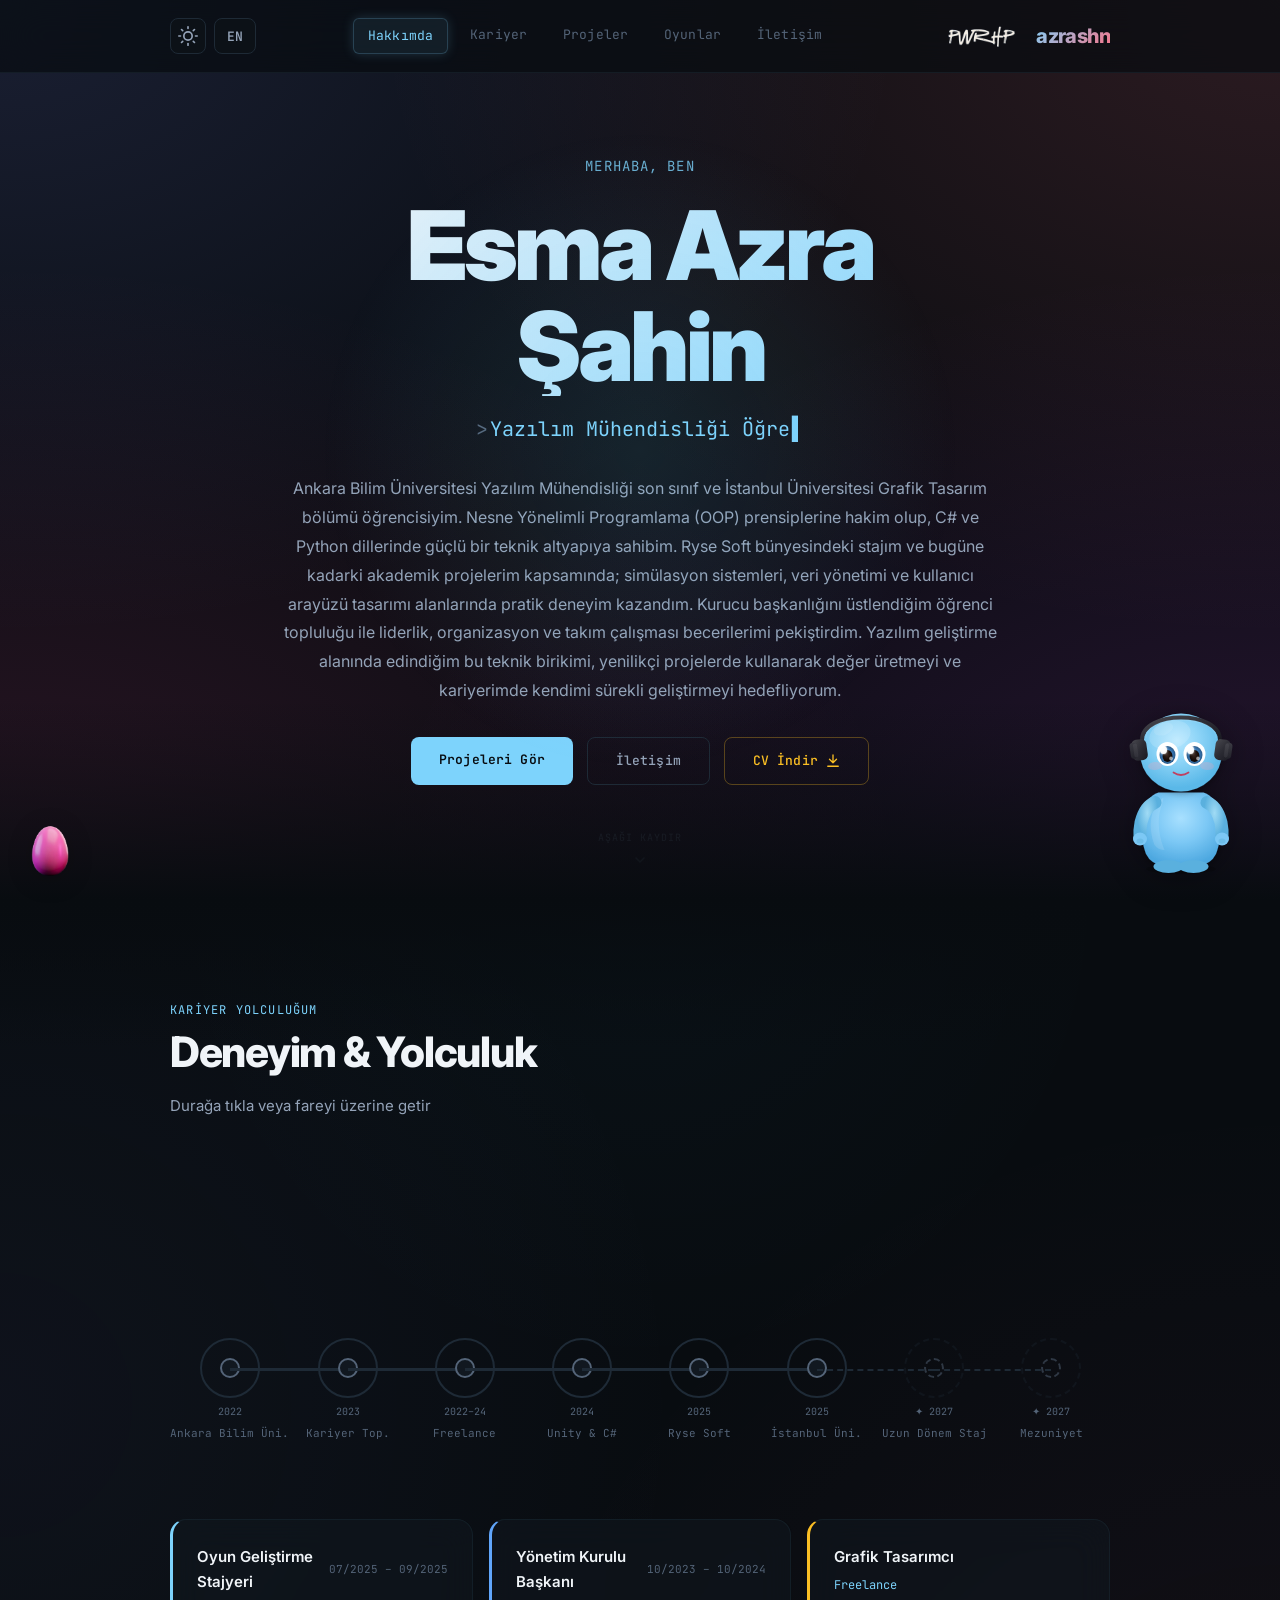
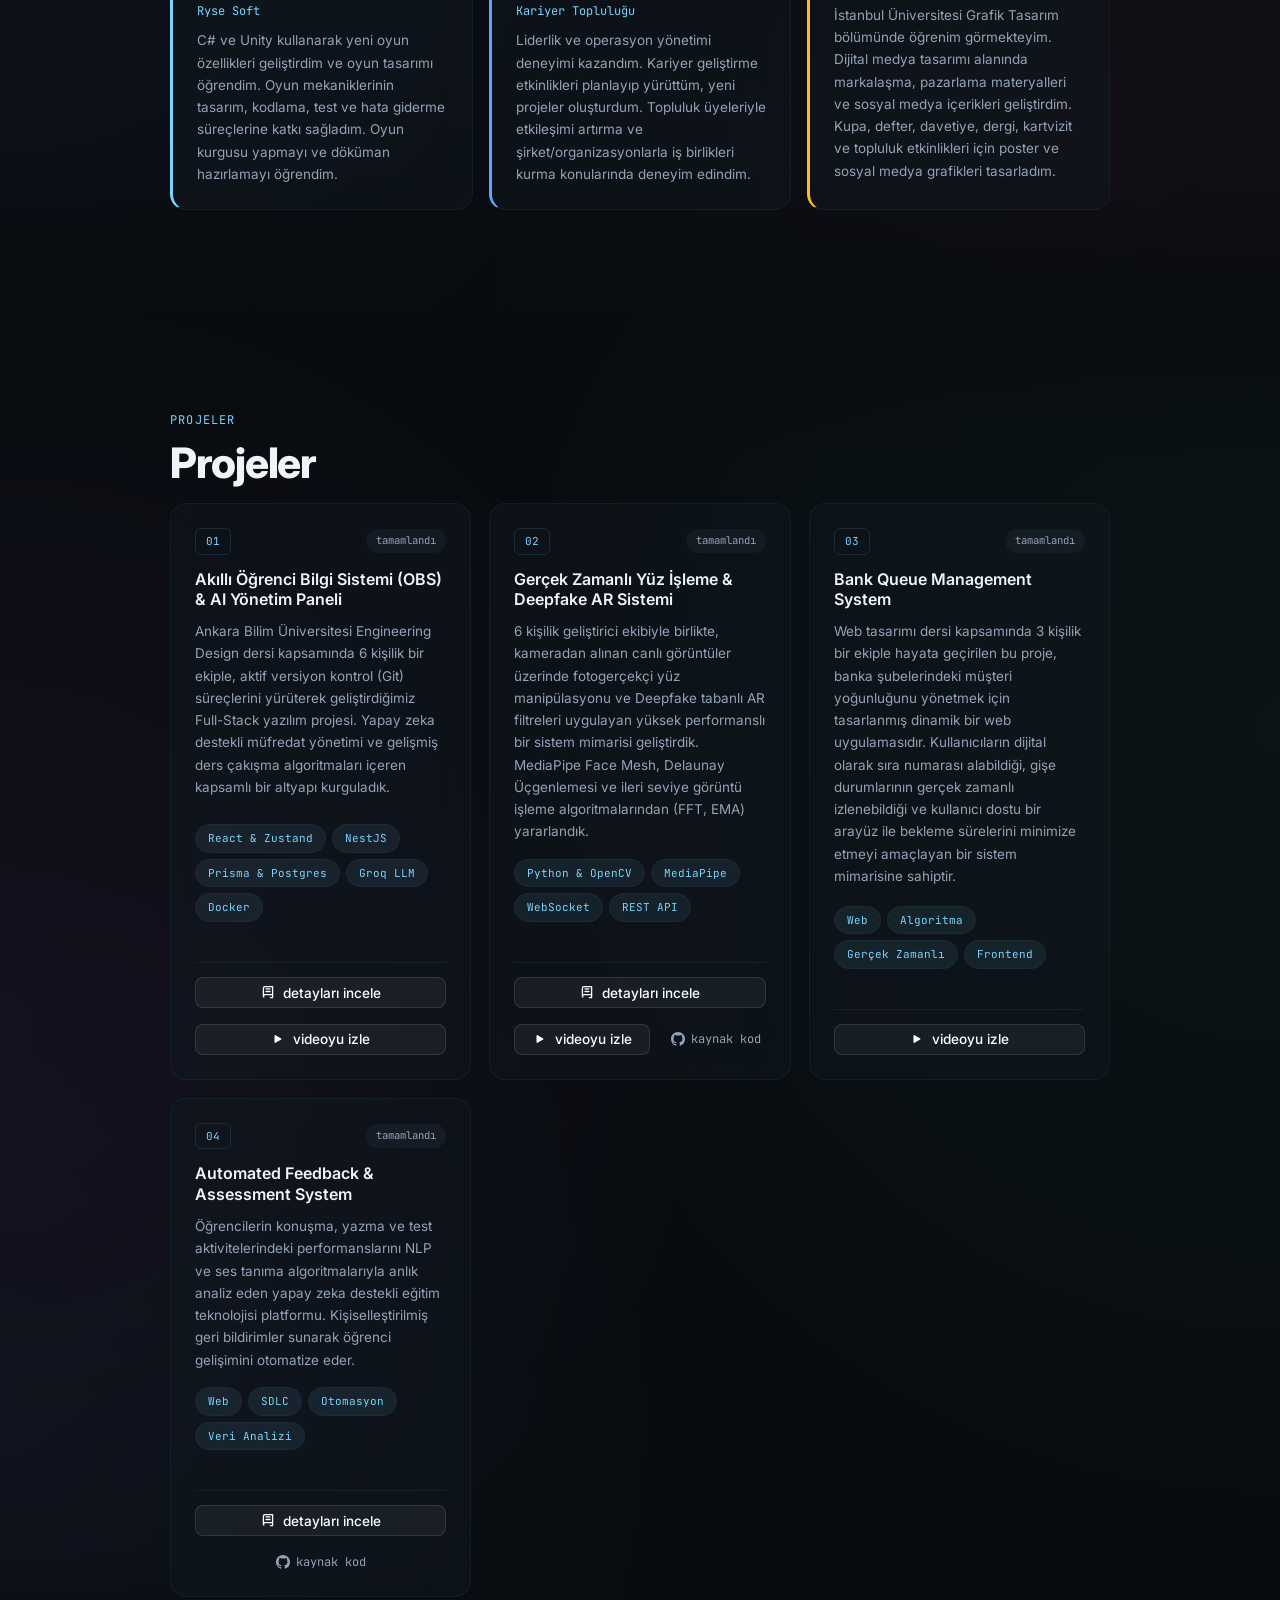
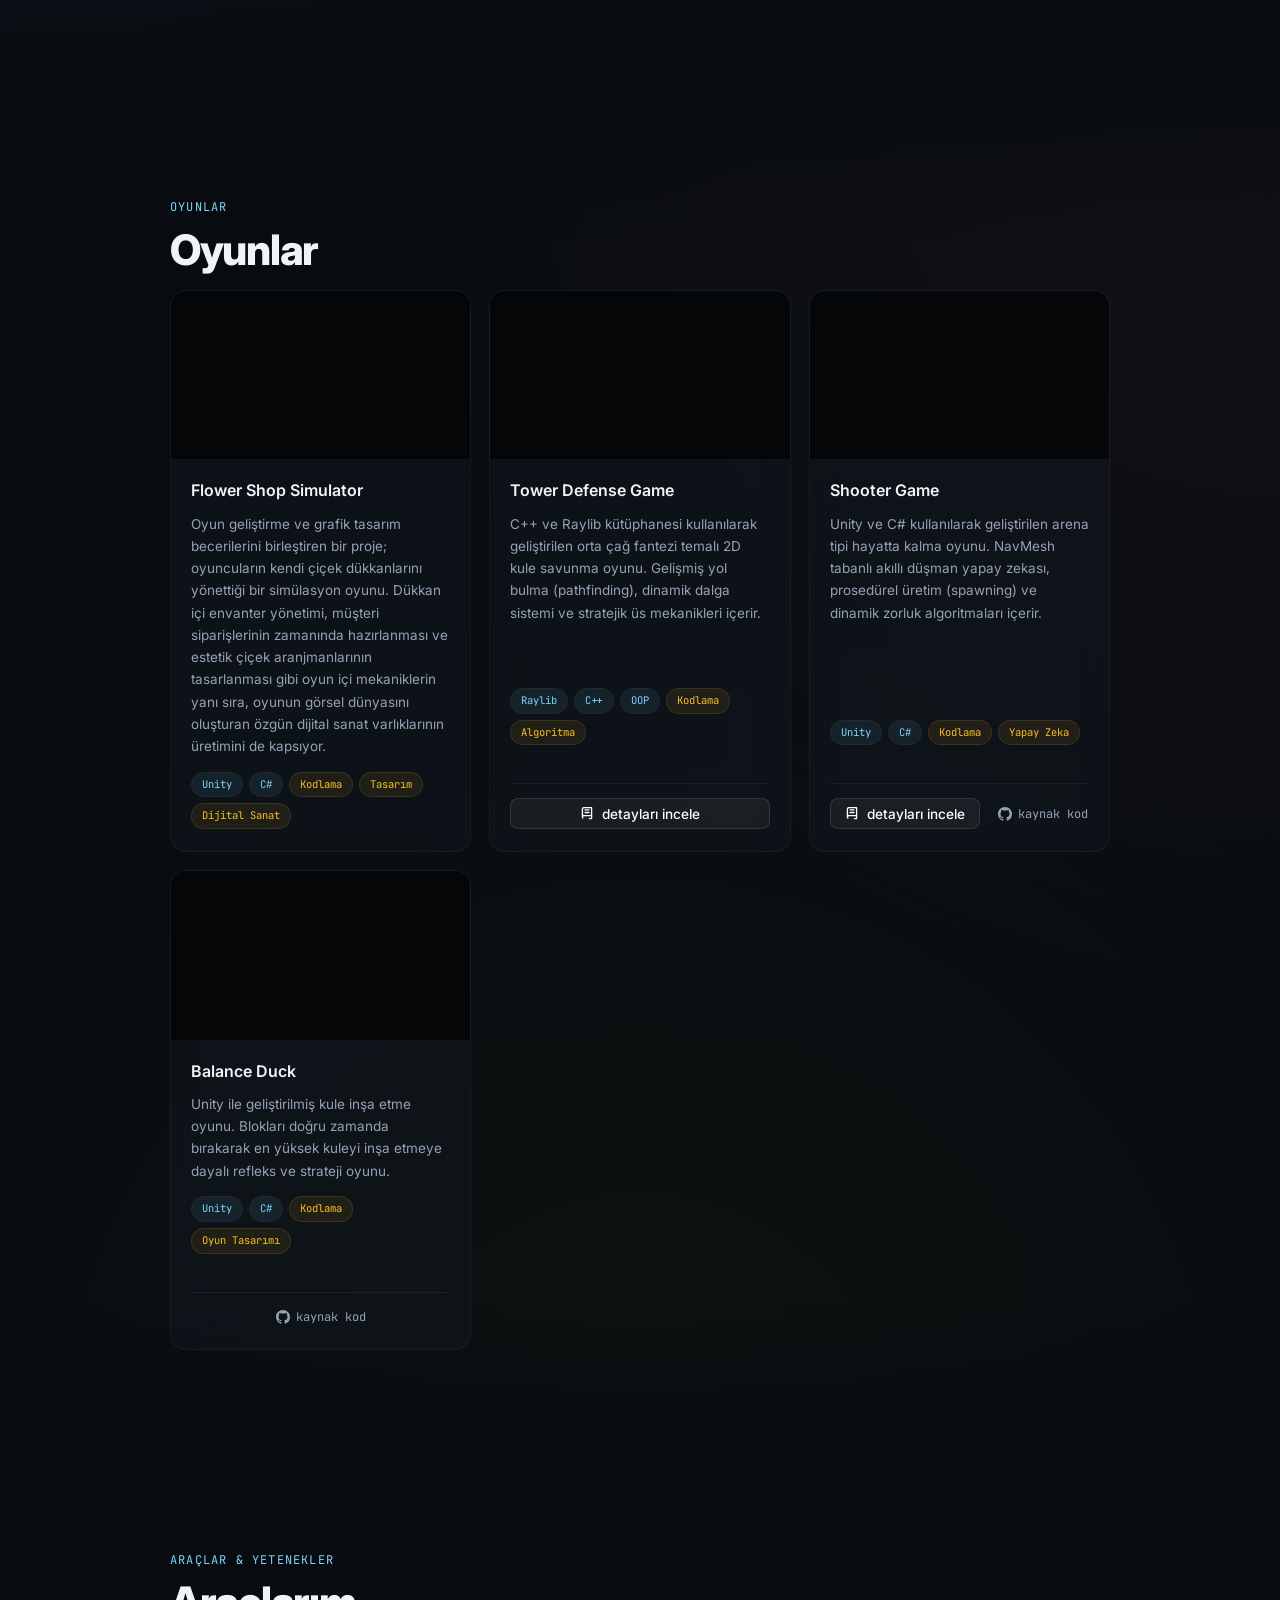
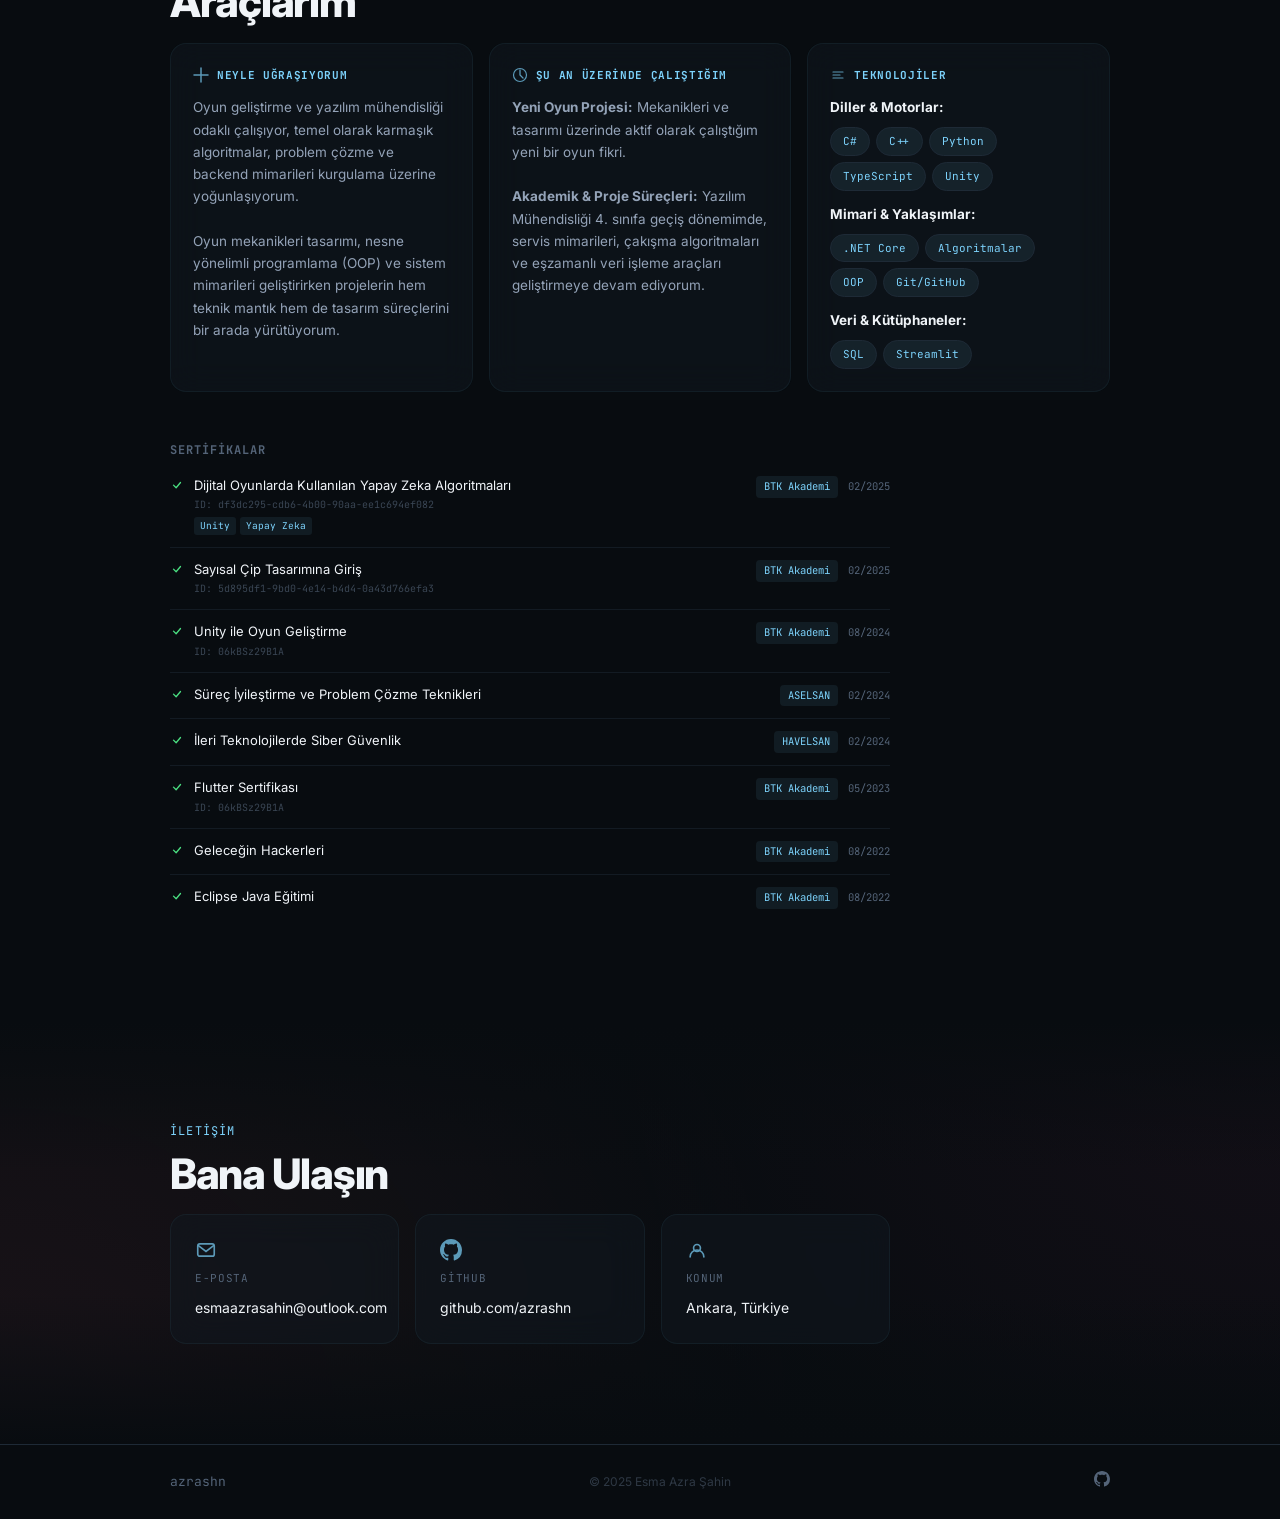
==== commit 9a2d8f20: "feat: add Balance Duck easter egg mini-game with custom UI and interaction logic" ====
--- a/index.html
+++ b/index.html
@@ -1331,8 +1331,55 @@
     </svg>
   </div>
 
+  <!-- ═══ EASTER EGG TRIGGER & MODAL ═══ -->
+  <!-- Sol alt kosedeki yumurta tetikleyicisi -->
+  <div class="egg-trigger" id="eggTrigger" title="Balance Duck Mini Game" data-i18n-title="easter_egg_tooltip">
+    <img src="start.png" id="eggTriggerImg" alt="Easter Egg" draggable="false">
+  </div>
+
+  <!-- Oyun Modali Overlay -->
+  <div class="duck-game-overlay" id="duckGameModal">
+    <div class="duck-game-container glass-card">
+      
+      <!-- Ust Bilgi Paneli -->
+      <div class="duck-game-hud">
+        <div class="score-box">
+          <span class="score-label" data-i18n="duck_game_score">Skor</span>
+          <span class="score-val" id="duckGameScoreVal">0</span>
+        </div>
+        <div class="score-box best">
+          <span class="score-label" data-i18n="duck_game_best">En İyi</span>
+          <span class="score-val" id="duckGameBestVal">0</span>
+        </div>
+        <button class="duck-game-close" id="duckGameCloseBtn" aria-label="Kapat">
+          <svg width="24" height="24" viewBox="0 0 24 24" fill="none" stroke="currentColor" stroke-width="2">
+            <path d="M18 6L6 18M6 6l12 12" />
+          </svg>
+        </button>
+      </div>
+
+      <!-- Orta Oyun Alani -->
+      <div class="duck-game-canvas-wrap">
+        <canvas id="duckGameCanvas"></canvas>
+        <div class="duck-game-message" id="duckGameMessage"></div>
+      </div>
+
+      <!-- Alt Islem Menusu -->
+      <div class="duck-game-actions">
+        <h2 data-i18n="duck_game_title">Balance Duck 🦆</h2>
+        <button class="btn-primary" id="duckGameStartBtn" data-i18n="duck_game_start">Başlamak için tıkla</button>
+        <button class="btn-primary" id="duckGameRetryBtn" data-i18n="duck_game_retry" style="display: none;">Tekrar Oyna</button>
+      </div>
+
+      <!-- Kose Maskotu -->
+      <div class="duck-game-mascot"></div>
+
+    </div>
+  </div>
+
   <script src="translations.js"></script>
   <script src="script.js"></script>
+  <script src="duck-game.js"></script>
 </body>
 
 </html>
--- a/style.css
+++ b/style.css
@@ -2411,4 +2411,269 @@
     padding: 6px 10px;
     bottom: calc(100% + 4px);
   }
+}
+
+/* ═══════════════════════════════════════════
+   EASTER EGG & DUCK GAME
+   ═══════════════════════════════════════════ */
+
+/* ── Egg Trigger ── */
+.egg-trigger {
+  position: fixed;
+  bottom: 20px;
+  left: 20px;
+  width: 60px;
+  height: 60px;
+  z-index: 900;
+  cursor: pointer;
+  transition: transform 0.3s var(--ease), filter 0.3s var(--ease);
+  filter: drop-shadow(0 4px 12px rgba(0, 0, 0, 0.2));
+}
+
+.egg-trigger:hover {
+  transform: scale(1.08) rotate(-5deg);
+  filter: drop-shadow(0 0 15px var(--accent-glow));
+}
+
+.egg-trigger img {
+  width: 100%;
+  height: 100%;
+  object-fit: contain;
+  /* pointer-events removed to allow img to catch clicks or pass them down naturally */
+}
+
+.egg-trigger.shake {
+  animation: eggShake 0.2s ease-in-out;
+}
+
+@keyframes eggShake {
+  0% { transform: translateX(0) rotate(0); }
+  25% { transform: translateX(-5px) rotate(-5deg); }
+  50% { transform: translateX(5px) rotate(5deg); }
+  75% { transform: translateX(-5px) rotate(-5deg); }
+  100% { transform: translateX(0) rotate(0); }
+}
+
+@media (max-width: 768px) {
+  .egg-trigger {
+    width: 50px;
+    height: 50px;
+    bottom: 15px;
+    left: 15px;
+  }
+}
+
+/* ── Game Modal Overlay ── */
+.duck-game-overlay {
+  position: fixed;
+  inset: 0;
+  background: var(--glass-bg);
+  backdrop-filter: blur(var(--glass-blur));
+  -webkit-backdrop-filter: blur(var(--glass-blur));
+  z-index: 2000;
+  display: flex;
+  align-items: center;
+  justify-content: center;
+  opacity: 0;
+  visibility: hidden;
+  transition: opacity 0.4s var(--ease), visibility 0.4s;
+  padding: 20px;
+}
+
+.duck-game-overlay.active {
+  opacity: 1;
+  visibility: visible;
+}
+
+/* ── Game Container ── */
+.duck-game-container {
+  position: relative;
+  width: 100%;
+  max-width: 500px;
+  height: 80vh;
+  max-height: 700px;
+  display: flex;
+  flex-direction: column;
+  background: var(--bg-surface);
+  border: 1px solid var(--border);
+  border-radius: 24px;
+  overflow: hidden;
+  box-shadow: 0 20px 60px rgba(0, 0, 0, 0.4), inset 0 1px 0 rgba(255, 255, 255, 0.05);
+  transform: scale(0.95);
+  transition: transform 0.4s cubic-bezier(0.34, 1.56, 0.64, 1); /* Bouncy enter */
+}
+
+.duck-game-overlay.active .duck-game-container {
+  transform: scale(1);
+}
+
+/* ── Game HUD ── */
+.duck-game-hud {
+  display: flex;
+  justify-content: space-between;
+  align-items: center;
+  padding: 20px 24px;
+  background: rgba(0, 0, 0, 0.2);
+  border-bottom: 1px solid var(--border);
+  z-index: 10;
+}
+
+.score-box {
+  display: flex;
+  flex-direction: column;
+  align-items: flex-start;
+}
+
+.score-box.best {
+  align-items: flex-end;
+}
+
+.score-label {
+  font-family: var(--mono);
+  font-size: 11px;
+  color: var(--text-muted);
+  text-transform: uppercase;
+  letter-spacing: 1px;
+  margin-bottom: 4px;
+}
+
+.score-val {
+  font-size: 28px;
+  font-weight: 800;
+  color: var(--accent);
+  line-height: 1;
+  text-shadow: 0 0 15px var(--accent-glow);
+}
+
+.duck-game-close {
+  background: none;
+  border: none;
+  color: var(--text-dim);
+  cursor: pointer;
+  padding: 8px;
+  border-radius: 50%;
+  display: flex;
+  align-items: center;
+  justify-content: center;
+  transition: background 0.2s, color 0.2s;
+  position: absolute;
+  top: 15px;
+  right: 15px;
+}
+
+.duck-game-close:hover {
+  background: rgba(255, 255, 255, 0.1);
+  color: var(--rose);
+}
+
+/* ── Game Canvas Area ── */
+.duck-game-canvas-wrap {
+  flex: 1;
+  position: relative;
+  background: linear-gradient(to bottom, var(--bg-panel) 0%, var(--bg) 100%);
+  overflow: hidden;
+  cursor: crosshair;
+}
+
+#duckGameCanvas {
+  display: block;
+  width: 100%;
+  height: 100%;
+}
+
+.duck-game-message {
+  position: absolute;
+  top: 50%;
+  left: 50%;
+  transform: translate(-50%, -50%);
+  font-size: 32px;
+  font-weight: 800;
+  text-align: center;
+  pointer-events: none;
+  opacity: 0;
+  transition: opacity 0.3s, transform 0.3s;
+  text-shadow: 0 2px 10px rgba(0,0,0,0.5);
+  white-space: nowrap;
+}
+
+/* ── Game Actions (Start/Retry menu) ── */
+.duck-game-actions {
+  position: absolute;
+  inset: 0;
+  display: flex;
+  flex-direction: column;
+  align-items: center;
+  justify-content: center;
+  background: rgba(8, 12, 16, 0.7);
+  backdrop-filter: blur(4px);
+  z-index: 20;
+}
+
+.duck-game-actions h2 {
+  font-size: 24px;
+  margin-bottom: 30px;
+  color: var(--text);
+  text-shadow: 0 0 20px var(--accent-glow);
+}
+
+.duck-game-actions button {
+  min-width: 200px;
+  padding: 16px 24px;
+  font-size: 16px;
+  box-shadow: 0 0 30px var(--accent-glow);
+}
+
+/* ── Mascot Spectator ── */
+.duck-game-mascot {
+  position: absolute;
+  bottom: 20px;
+  left: 20px;
+  width: 80px;
+  height: 100px;
+  pointer-events: none;
+  z-index: 5;
+  filter: drop-shadow(0 5px 15px rgba(0,0,0,0.4));
+  opacity: 0.8;
+  transform: scaleX(-1); /* Face the tower */
+}
+
+.duck-game-mascot svg {
+  width: 100%;
+  height: 100%;
+}
+
+/* ── Light Theme Adjustments ── */
+[data-theme="light"] .duck-game-canvas-wrap {
+  background: linear-gradient(to bottom, #e2e8f0 0%, #f1f5f9 100%);
+}
+[data-theme="light"] .duck-game-actions {
+  background: rgba(255, 255, 255, 0.7);
+}
+[data-theme="light"] .duck-game-actions h2 {
+  color: var(--text);
+}
+[data-theme="light"] .duck-game-hud {
+  background: rgba(255, 255, 255, 0.5);
+}
+
+/* ── Mobile Adjustments ── */
+@media (max-width: 480px) {
+  .duck-game-overlay {
+    padding: 10px;
+  }
+  .duck-game-container {
+    height: 90vh;
+  }
+  .duck-game-hud {
+    padding: 15px;
+  }
+  .score-val {
+    font-size: 24px;
+  }
+  .duck-game-mascot {
+    width: 60px;
+    height: 75px;
+    bottom: 10px;
+    left: 10px;
+  }
 }
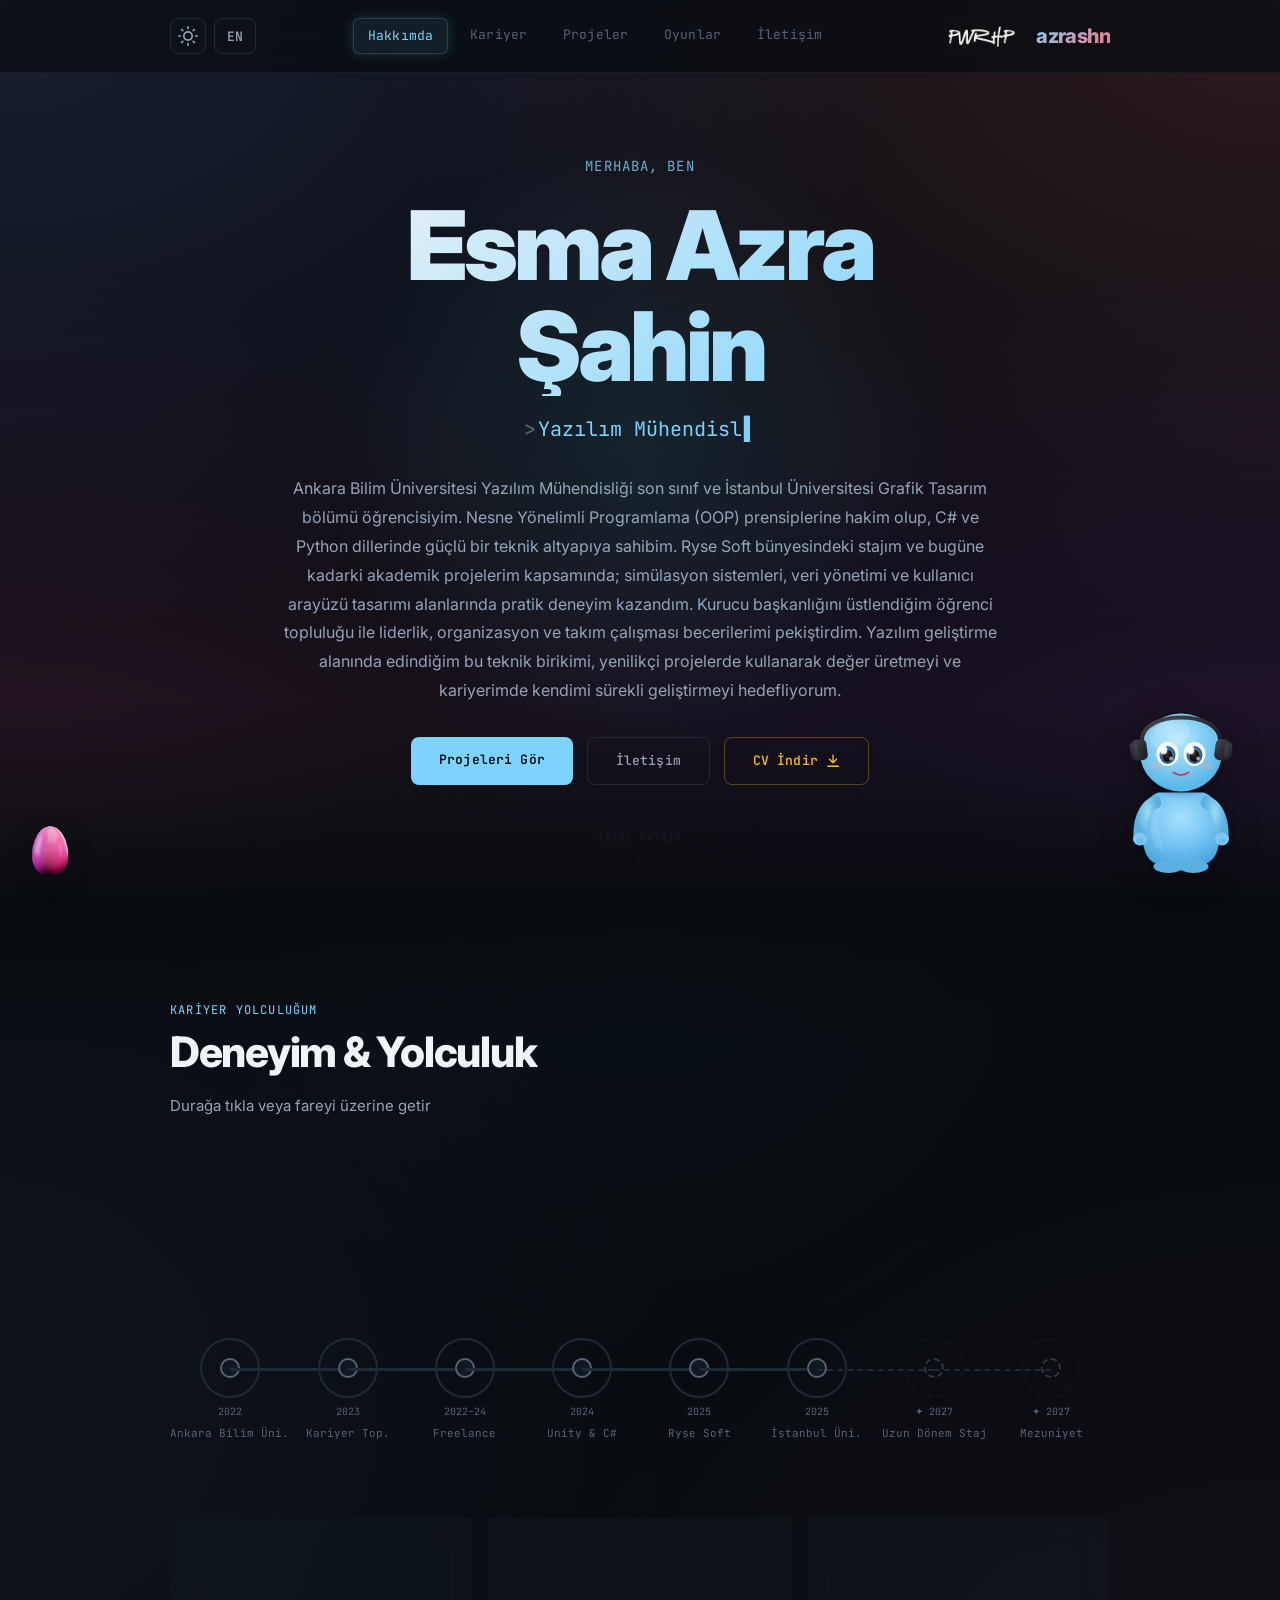
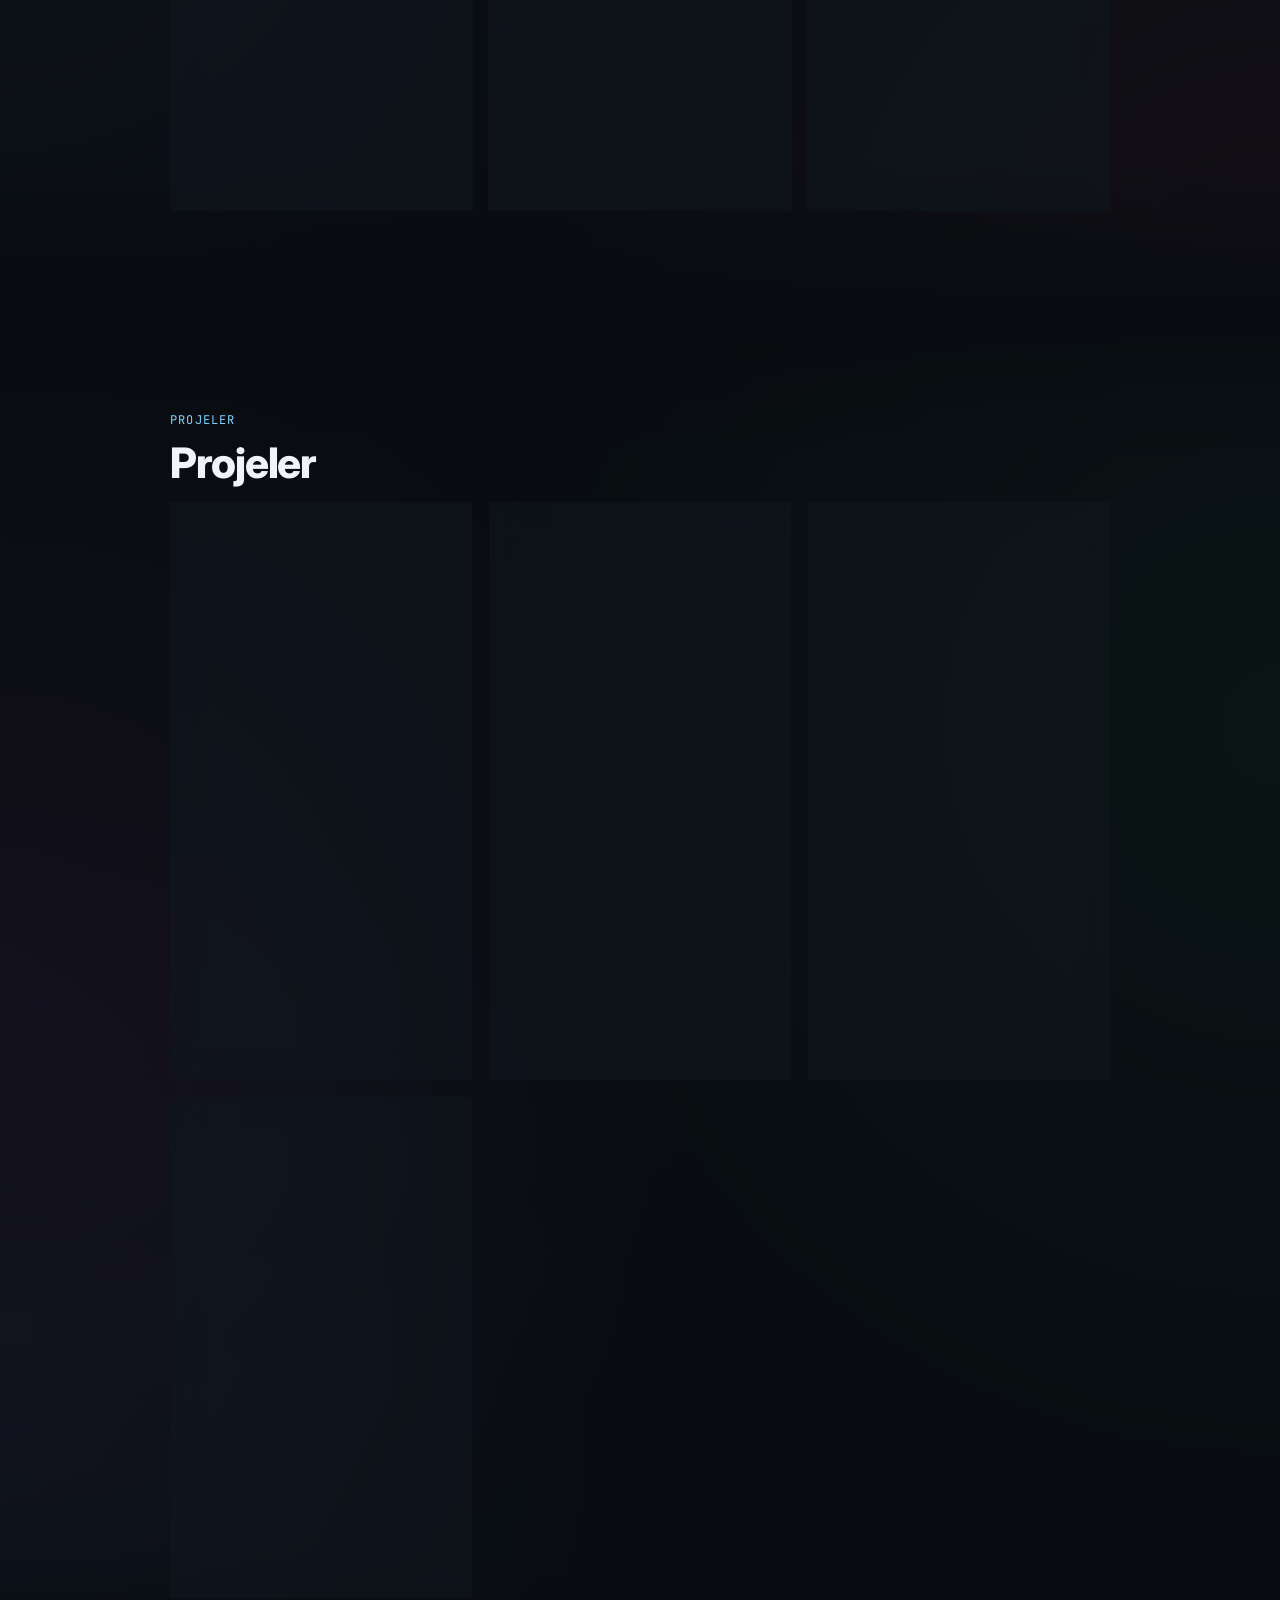
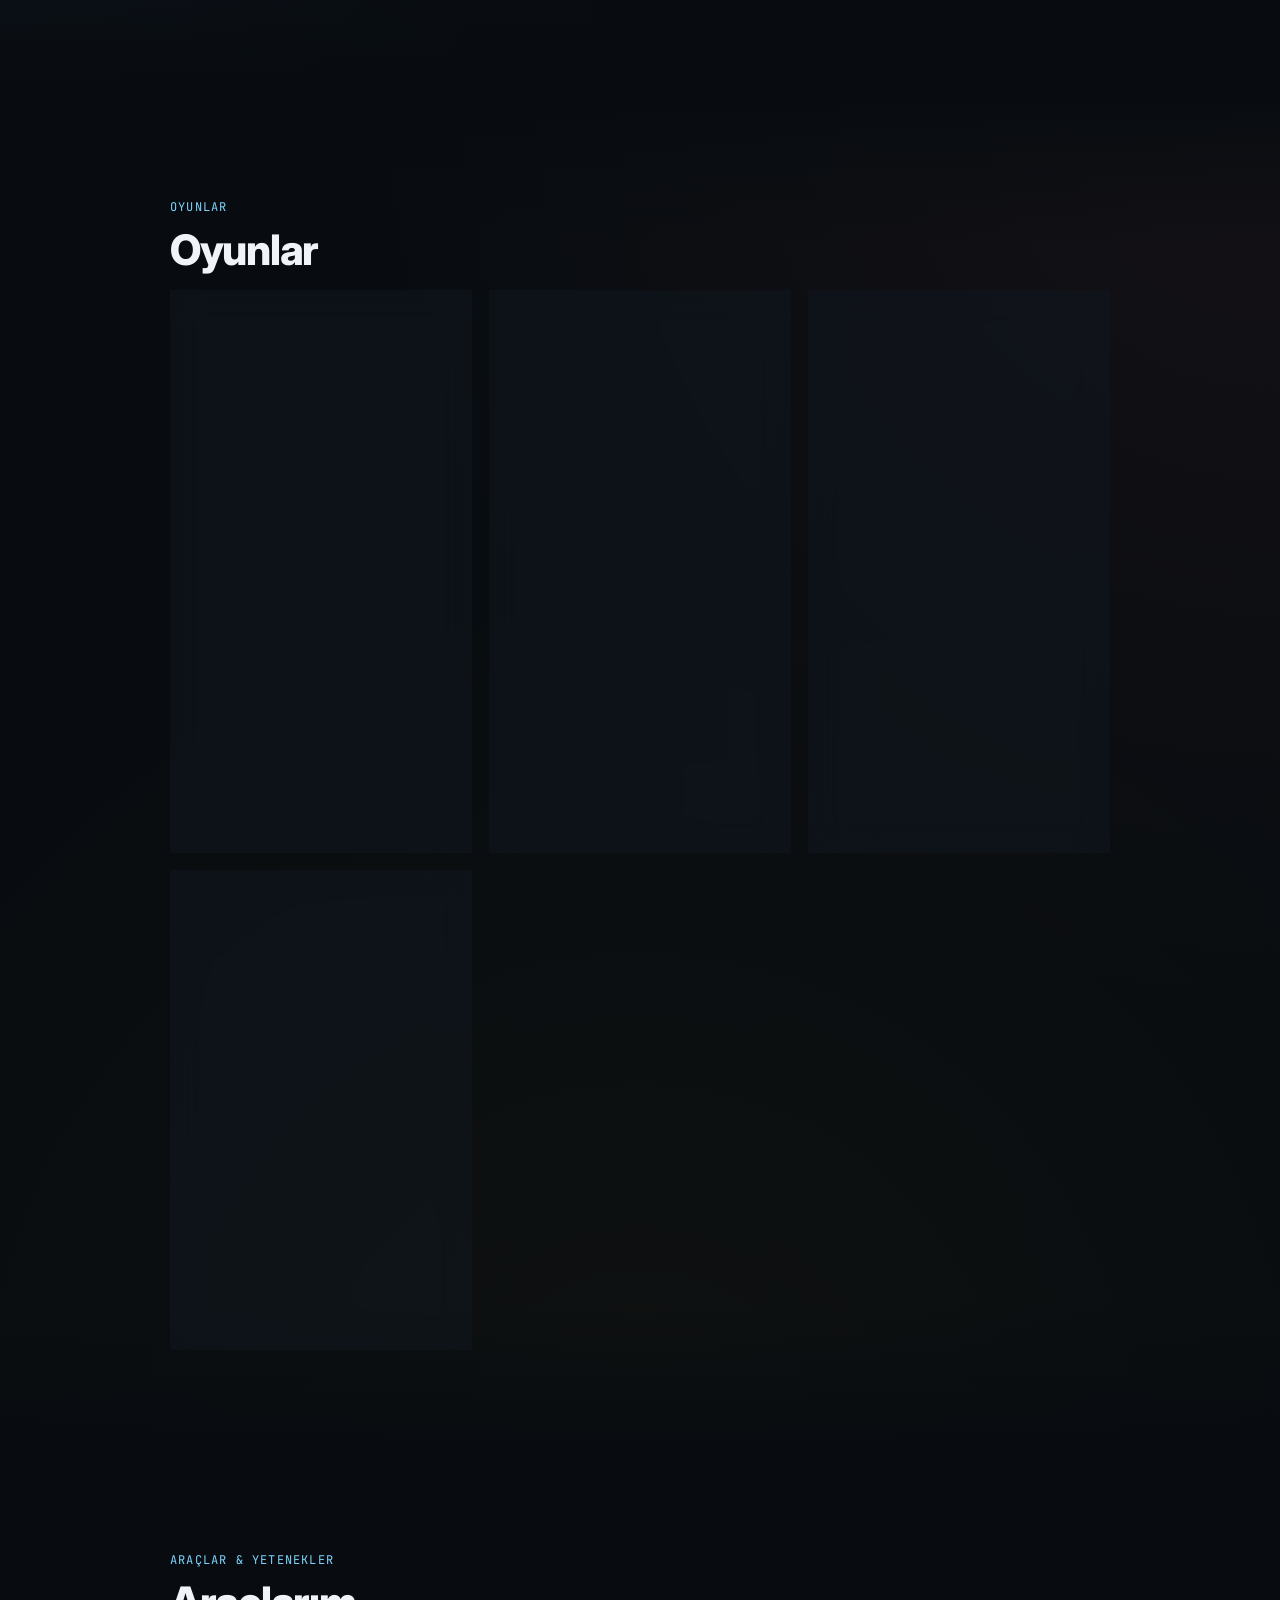
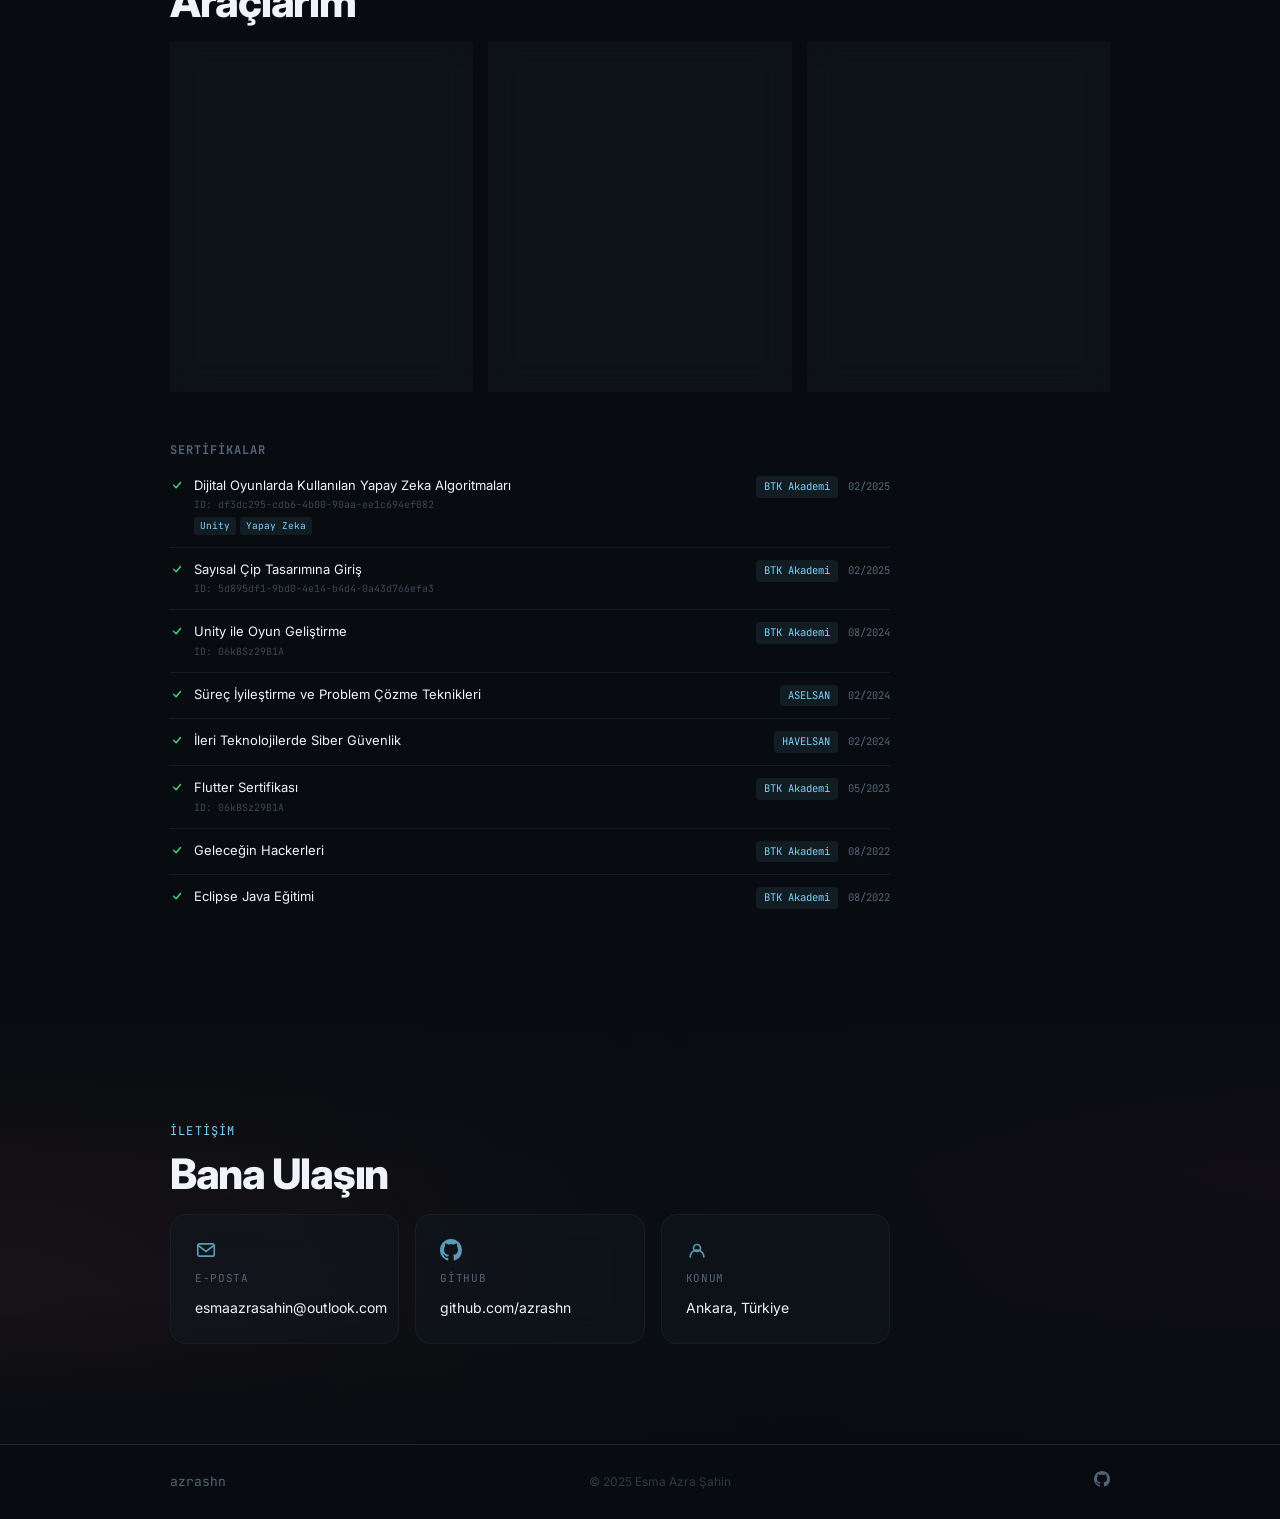
==== commit f973461c: "feat: add Torre di Pasta game interface and assets" ====
--- a/index.html
+++ b/index.html
@@ -1333,46 +1333,148 @@
 
   <!-- ═══ EASTER EGG TRIGGER & MODAL ═══ -->
   <!-- Sol alt kosedeki yumurta tetikleyicisi -->
-  <div class="egg-trigger" id="eggTrigger" title="Balance Duck Mini Game" data-i18n-title="easter_egg_tooltip">
+  <div class="egg-trigger" id="eggTrigger" title="Torre di Pasta Mini Game" data-i18n-title="easter_egg_tooltip">
     <img src="start.png" id="eggTriggerImg" alt="Easter Egg" draggable="false">
   </div>
 
   <!-- Oyun Modali Overlay -->
-  <div class="duck-game-overlay" id="duckGameModal">
-    <div class="duck-game-container glass-card">
-      
-      <!-- Ust Bilgi Paneli -->
-      <div class="duck-game-hud">
-        <div class="score-box">
-          <span class="score-label" data-i18n="duck_game_score">Skor</span>
-          <span class="score-val" id="duckGameScoreVal">0</span>
-        </div>
-        <div class="score-box best">
-          <span class="score-label" data-i18n="duck_game_best">En İyi</span>
-          <span class="score-val" id="duckGameBestVal">0</span>
-        </div>
-        <button class="duck-game-close" id="duckGameCloseBtn" aria-label="Kapat">
-          <svg width="24" height="24" viewBox="0 0 24 24" fill="none" stroke="currentColor" stroke-width="2">
-            <path d="M18 6L6 18M6 6l12 12" />
+  <div class="pasta-game-overlay" id="pastaGameModal">
+    <div class="game-panel" id="gamePanel">
+
+      <!-- Modal Close Button -->
+      <button class="pasta-game-close" id="pastaGameCloseBtn" aria-label="Kapat">
+        <svg width="24" height="24" viewBox="0 0 24 24" fill="none" stroke="currentColor" stroke-width="2">
+          <path d="M18 6L6 18M6 6l12 12" />
+        </svg>
+      </button>
+
+      <!-- Title Banner -->
+      <div class="game-title-banner">
+        <svg class="title-swirl-left" viewBox="0 0 40 20">
+          <path class="swirl-svg" d="M38 10 C30 2, 20 18, 10 10 C5 5, 2 10, 0 10"/>
+        </svg>
+        <h1>TORRE DI PASTA BALANCE</h1>
+        <svg class="title-swirl-right" viewBox="0 0 40 20">
+          <path class="swirl-svg" d="M2 10 C10 2, 20 18, 30 10 C35 5, 38 10, 40 10"/>
+        </svg>
+      </div>
+
+      <!-- HUD -->
+      <div class="game-hud">
+        <div class="hud-item">
+          <div class="hud-label">Skor</div>
+          <div class="hud-value" id="pastaScoreVal">0</div>
+        </div>
+        <div class="hud-item">
+          <div class="hud-label">En İyi</div>
+          <div class="hud-value" id="pastaBestVal">0</div>
+        </div>
+      </div>
+
+      <!-- Game Field (Canvas) -->
+      <div class="game-field" id="pastaGameField">
+        <canvas id="pastaGameCanvas"></canvas>
+
+        <!-- Floating particles -->
+        <div class="particle particle-gold" style="width:6px;height:6px;left:15%;bottom:180px;animation-delay:0s;"></div>
+        <div class="particle particle-gold" style="width:4px;height:4px;left:35%;bottom:200px;animation-delay:1.5s;"></div>
+        <div class="particle particle-gold" style="width:5px;height:5px;left:60%;bottom:160px;animation-delay:3s;"></div>
+        <div class="particle particle-gold" style="width:3px;height:3px;left:80%;bottom:220px;animation-delay:4.5s;"></div>
+        <div class="particle particle-gold" style="width:5px;height:5px;left:25%;bottom:250px;animation-delay:2s;"></div>
+      </div>
+
+      <!-- Game Actions (Start / Game Over) -->
+      <div class="pasta-game-actions" id="pastaGameActions">
+        <h2 id="pastaGameTitle">Torre di Pasta 🍝</h2>
+        <p id="pastaGameDesc" style="margin-bottom: 20px; color: var(--gold-light); font-size: 14px; text-align: center;">Kule sağa veya sola devrilirken ekranın o tarafına tıklayarak dengele!</p>
+        <button class="btn-primary" id="pastaGameStartBtn">Başla</button>
+      </div>
+
+      <!-- Ground Layer -->
+      <div class="ground-layer">
+        <div class="table-edge"></div>
+        <div class="tablecloth"></div>
+      </div>
+
+      <!-- Pasta Tower -->
+      <div class="pasta-tower-container" id="pastaTower">
+        <!-- Steam effects -->
+        <div class="steam" style="top:-20px;left:15px;"></div>
+        <div class="steam" style="top:-25px;left:30px;"></div>
+        <div class="steam" style="top:-15px;left:5px;"></div>
+
+        <div class="tower-stack">
+          <!-- Tortellini (top cap) -->
+          <div class="pasta-piece" style="animation: gentleBob 2.5s ease-in-out infinite; animation-delay: 0.8s;">
+            <div class="tortellini"></div>
+          </div>
+
+          <!-- Rotini spiral -->
+          <div class="pasta-piece" style="animation: gentleBob 3s ease-in-out infinite; animation-delay: 0.4s;">
+            <div class="rotini">
+              <div class="rotini-coil"></div>
+              <div class="rotini-coil"></div>
+              <div class="rotini-coil"></div>
+              <div class="rotini-coil"></div>
+              <div class="rotini-coil"></div>
+            </div>
+          </div>
+
+          <!-- Meatball stack -->
+          <div class="pasta-piece" style="animation: gentleBob 2.8s ease-in-out infinite; animation-delay: 0.2s;">
+            <div class="meatball-stack">
+              <div class="meatball"></div>
+              <div class="meatball" style="position:relative;top:-8px;"></div>
+              <div class="meatball"></div>
+            </div>
+          </div>
+
+          <!-- Ravioli base -->
+          <div class="pasta-piece">
+            <div class="ravioli"></div>
+          </div>
+        </div>
+
+        <!-- Ceramic Plate -->
+        <div class="ceramic-plate">
+          <span class="plate-decor"></span>
+          <span class="plate-decor"></span>
+          <span class="plate-decor"></span>
+        </div>
+      </div>
+
+      <!-- Balance Meter -->
+      <div class="balance-meter">
+        <!-- Spoon indicator -->
+        <div class="spoon-indicator">
+          <svg viewBox="0 0 28 28" fill="none">
+            <ellipse cx="14" cy="7" rx="8" ry="6" fill="none" stroke="var(--gold)" stroke-width="1.5"/>
+            <ellipse cx="14" cy="7" rx="5" ry="4" fill="rgba(212, 168, 67, 0.2)"/>
+            <line x1="14" y1="13" x2="14" y2="26" stroke="var(--gold)" stroke-width="2" stroke-linecap="round"/>
           </svg>
-        </button>
-      </div>
-
-      <!-- Orta Oyun Alani -->
-      <div class="duck-game-canvas-wrap">
-        <canvas id="duckGameCanvas"></canvas>
-        <div class="duck-game-message" id="duckGameMessage"></div>
-      </div>
-
-      <!-- Alt Islem Menusu -->
-      <div class="duck-game-actions">
-        <h2 data-i18n="duck_game_title">Balance Duck 🦆</h2>
-        <button class="btn-primary" id="duckGameStartBtn" data-i18n="duck_game_start">Başlamak için tıkla</button>
-        <button class="btn-primary" id="duckGameRetryBtn" data-i18n="duck_game_retry" style="display: none;">Tekrar Oyna</button>
-      </div>
-
-      <!-- Kose Maskotu -->
-      <div class="duck-game-mascot"></div>
+        </div>
+        <div class="meter-track">
+          <div class="meter-fill meter-fill-left"></div>
+          <div class="meter-fill meter-fill-right"></div>
+          <div class="meter-center"></div>
+        </div>
+        <span class="meter-label">Denge</span>
+      </div>
+
+      <!-- Chef Mascot -->
+      <div class="chef-mascot" id="chefMascot">
+        <img src="chef_mascot.jpg" alt="Chef Mascot - Blue blob developer as master chef">
+      </div>
+
+      <!-- Speech Bubble -->
+      <div class="speech-bubble" id="speechBubble">
+        <span>Ravioli dengede... ama sakın gizli malzemeyi düşürme! 👉</span>
+        <!-- Pasta swirl tail -->
+        <svg class="swirl-tail" viewBox="0 0 30 24" fill="none">
+          <path d="M15 0 C18 8, 25 10, 20 16 C18 20, 12 22, 15 24" stroke="rgba(212, 168, 67, 0.3)" stroke-width="1.5" fill="none" stroke-linecap="round"/>
+          <path d="M12 4 C10 12, 5 14, 10 18" stroke="rgba(212, 168, 67, 0.2)" stroke-width="1" fill="none" stroke-linecap="round"/>
+        </svg>
+      </div>
 
     </div>
   </div>
--- a/style.css
+++ b/style.css
@@ -2414,7 +2414,8 @@
 }
 
 /* ═══════════════════════════════════════════
-   EASTER EGG & DUCK GAME
+/* ═══════════════════════════════════════════
+   TORRE DI PASTA BALANCE & EASTER EGG
    ═══════════════════════════════════════════ */
 
 /* ── Egg Trigger ── */
@@ -2439,7 +2440,6 @@
   width: 100%;
   height: 100%;
   object-fit: contain;
-  /* pointer-events removed to allow img to catch clicks or pass them down naturally */
 }
 
 .egg-trigger.shake {
@@ -2464,7 +2464,7 @@
 }
 
 /* ── Game Modal Overlay ── */
-.duck-game-overlay {
+.pasta-game-overlay {
   position: fixed;
   inset: 0;
   background: var(--glass-bg);
@@ -2480,75 +2480,39 @@
   padding: 20px;
 }
 
-.duck-game-overlay.active {
+.pasta-game-overlay.active {
   opacity: 1;
   visibility: visible;
 }
 
-/* ── Game Container ── */
-.duck-game-container {
+/* ── Main Game Panel ── */
+.game-panel {
   position: relative;
   width: 100%;
-  max-width: 500px;
+  max-width: 860px;
   height: 80vh;
-  max-height: 700px;
-  display: flex;
-  flex-direction: column;
-  background: var(--bg-surface);
-  border: 1px solid var(--border);
+  max-height: 620px;
+  background: linear-gradient(145deg, rgba(18, 21, 31, 0.95), rgba(10, 12, 20, 0.98));
+  border: 1px solid rgba(212, 168, 67, 0.15);
   border-radius: 24px;
   overflow: hidden;
-  box-shadow: 0 20px 60px rgba(0, 0, 0, 0.4), inset 0 1px 0 rgba(255, 255, 255, 0.05);
+  box-shadow:
+    0 0 0 1px rgba(212, 168, 67, 0.08),
+    0 24px 80px rgba(0, 0, 0, 0.6),
+    0 0 120px rgba(212, 168, 67, 0.06),
+    inset 0 1px 0 rgba(255, 255, 255, 0.04);
   transform: scale(0.95);
-  transition: transform 0.4s cubic-bezier(0.34, 1.56, 0.64, 1); /* Bouncy enter */
-}
-
-.duck-game-overlay.active .duck-game-container {
+  transition: transform 0.4s cubic-bezier(0.34, 1.56, 0.64, 1);
+}
+
+.pasta-game-overlay.active .game-panel {
   transform: scale(1);
 }
 
-/* ── Game HUD ── */
-.duck-game-hud {
-  display: flex;
-  justify-content: space-between;
-  align-items: center;
-  padding: 20px 24px;
-  background: rgba(0, 0, 0, 0.2);
-  border-bottom: 1px solid var(--border);
-  z-index: 10;
-}
-
-.score-box {
-  display: flex;
-  flex-direction: column;
-  align-items: flex-start;
-}
-
-.score-box.best {
-  align-items: flex-end;
-}
-
-.score-label {
-  font-family: var(--mono);
-  font-size: 11px;
-  color: var(--text-muted);
-  text-transform: uppercase;
-  letter-spacing: 1px;
-  margin-bottom: 4px;
-}
-
-.score-val {
-  font-size: 28px;
-  font-weight: 800;
-  color: var(--accent);
-  line-height: 1;
-  text-shadow: 0 0 15px var(--accent-glow);
-}
-
-.duck-game-close {
+.pasta-game-close {
   background: none;
   border: none;
-  color: var(--text-dim);
+  color: #8a8580;
   cursor: pointer;
   padding: 8px;
   border-radius: 50%;
@@ -2559,121 +2523,628 @@
   position: absolute;
   top: 15px;
   right: 15px;
-}
-
-.duck-game-close:hover {
+  z-index: 50;
+}
+
+.pasta-game-close:hover {
   background: rgba(255, 255, 255, 0.1);
   color: var(--rose);
 }
 
-/* ── Game Canvas Area ── */
-.duck-game-canvas-wrap {
-  flex: 1;
+/* ── Title Banner ── */
+.game-title-banner {
+  position: absolute;
+  top: 16px;
+  left: 50%;
+  transform: translateX(-50%);
+  z-index: 30;
+  text-align: center;
+  padding: 8px 40px;
+}
+
+.game-title-banner h1 {
+  font-family: 'Playfair Display', serif;
+  font-size: 32px;
+  font-weight: 900;
+  background: linear-gradient(180deg, #f0d078 0%, #d4a843 30%, #b8922e 60%, #d4a843 80%, #f0d078 100%);
+  -webkit-background-clip: text;
+  -webkit-text-fill-color: transparent;
+  background-clip: text;
+  text-shadow: none;
+  filter: drop-shadow(0 2px 4px rgba(0, 0, 0, 0.5));
+  letter-spacing: 2px;
+  line-height: 1.1;
   position: relative;
-  background: linear-gradient(to bottom, var(--bg-panel) 0%, var(--bg) 100%);
+  margin: 0;
+}
+
+.game-title-banner h1::before {
+  content: 'TORRE DI PASTA BALANCE';
+  position: absolute;
+  left: 0;
+  top: 0;
+  background: linear-gradient(180deg, rgba(255, 255, 255, 0.3) 0%, transparent 50%);
+  -webkit-background-clip: text;
+  -webkit-text-fill-color: transparent;
+  background-clip: text;
+  pointer-events: none;
+}
+
+.game-title-banner .title-swirl-left,
+.game-title-banner .title-swirl-right {
+  position: absolute;
+  top: 50%;
+  transform: translateY(-50%);
+  width: 40px;
+  height: 20px;
+  opacity: 0.5;
+}
+
+.game-title-banner .title-swirl-left { right: 100%; margin-right: 8px; }
+.game-title-banner .title-swirl-right { left: 100%; margin-left: 8px; }
+
+.swirl-svg {
+  fill: none;
+  stroke: #d4a843;
+  stroke-width: 1.5;
+  stroke-linecap: round;
+}
+
+/* ── HUD ── */
+.game-hud {
+  position: absolute;
+  top: 16px;
+  left: 20px;
+  z-index: 30;
+  display: flex;
+  gap: 16px;
+}
+
+.hud-item {
+  background: rgba(0, 0, 0, 0.4);
+  backdrop-filter: blur(8px);
+  border: 1px solid rgba(212, 168, 67, 0.15);
+  border-radius: 12px;
+  padding: 8px 16px;
+  text-align: center;
+}
+
+.hud-label {
+  font-family: var(--mono);
+  font-size: 9px;
+  color: #d4a843;
+  text-transform: uppercase;
+  letter-spacing: 1.5px;
+  margin-bottom: 2px;
+}
+
+.hud-value {
+  font-size: 22px;
+  font-weight: 800;
+  color: #f0d078;
+  text-shadow: 0 0 12px rgba(212, 168, 67, 0.4);
+}
+
+/* ── Canvas Area ── */
+.game-field {
+  position: absolute;
+  inset: 0;
   overflow: hidden;
   cursor: crosshair;
 }
 
-#duckGameCanvas {
+#pastaGameCanvas {
   display: block;
   width: 100%;
   height: 100%;
 }
 
-.duck-game-message {
-  position: absolute;
-  top: 50%;
-  left: 50%;
-  transform: translate(-50%, -50%);
-  font-size: 32px;
-  font-weight: 800;
-  text-align: center;
-  pointer-events: none;
-  opacity: 0;
-  transition: opacity 0.3s, transform 0.3s;
-  text-shadow: 0 2px 10px rgba(0,0,0,0.5);
-  white-space: nowrap;
-}
-
-/* ── Game Actions (Start/Retry menu) ── */
-.duck-game-actions {
+/* ── Ground / Tablecloth ── */
+.ground-layer {
+  position: absolute;
+  bottom: 0;
+  left: 0;
+  right: 0;
+  height: 140px;
+  z-index: 5;
+  overflow: hidden;
+}
+
+.tablecloth {
+  position: absolute;
+  bottom: 0;
+  left: 0;
+  right: 0;
+  height: 100px;
+  background: repeating-conic-gradient(#c0392b 0% 25%, #faf0e6 0% 50%) 0 0 / 28px 28px;
+  box-shadow: inset 0 2px 20px rgba(0, 0, 0, 0.3);
+}
+
+.tablecloth::before {
+  content: '';
+  position: absolute;
+  inset: 0;
+  background: linear-gradient(180deg, rgba(0, 0, 0, 0.3) 0%, transparent 30%, rgba(0, 0, 0, 0.15) 100%);
+}
+
+.table-edge {
+  position: absolute;
+  bottom: 100px;
+  left: 0;
+  right: 0;
+  height: 40px;
+  background: linear-gradient(180deg, #4a2318 0%, #6b3a2a 40%, #4a2318 70%, #3a1a10 100%);
+  box-shadow: 0 -2px 8px rgba(0, 0, 0, 0.3), inset 0 1px 0 rgba(255, 255, 255, 0.08), inset 0 -2px 0 rgba(0, 0, 0, 0.2);
+}
+
+.table-edge::before {
+  content: '';
+  position: absolute;
+  top: 4px;
+  left: 30px;
+  right: 30px;
+  height: 1px;
+  background: linear-gradient(90deg, transparent, rgba(255, 255, 255, 0.08), transparent);
+}
+
+/* ── Chef Mascot ── */
+.chef-mascot {
+  position: absolute;
+  bottom: 10px;
+  right: 40px;
+  z-index: 20;
+  width: 180px;
+  height: auto;
+  filter: drop-shadow(0 8px 20px rgba(0, 0, 0, 0.5));
+  animation: mascotBreathe 3s ease-in-out infinite;
+  cursor: default;
+}
+
+.chef-mascot img {
+  width: 100%;
+  height: auto;
+  border-radius: 12px;
+}
+
+@keyframes mascotBreathe {
+  0%, 100% { transform: translateY(0); }
+  50% { transform: translateY(-4px); }
+}
+
+/* ── Speech Bubble ── */
+.speech-bubble {
+  position: absolute;
+  bottom: 210px;
+  right: 20px;
+  z-index: 25;
+  max-width: 260px;
+  background: linear-gradient(135deg, rgba(212, 168, 67, 0.2), rgba(212, 168, 67, 0.1));
+  backdrop-filter: blur(10px);
+  -webkit-backdrop-filter: blur(10px);
+  border: 1px solid rgba(212, 168, 67, 0.25);
+  border-radius: 18px;
+  padding: 14px 18px;
+  font-size: 13px;
+  line-height: 1.5;
+  color: #fdf6e3;
+  box-shadow: 0 8px 24px rgba(0, 0, 0, 0.3), inset 0 1px 0 rgba(255, 255, 255, 0.08);
+  animation: bubbleFadeIn 0.8s ease-out 0.5s both;
+}
+
+.speech-bubble::after {
+  content: '';
+  position: absolute;
+  bottom: -18px;
+  right: 60px;
+  width: 0;
+  height: 0;
+  border-left: 12px solid transparent;
+  border-right: 12px solid transparent;
+  border-top: 18px solid rgba(212, 168, 67, 0.15);
+  filter: blur(0.5px);
+}
+
+.speech-bubble .swirl-tail {
+  position: absolute;
+  bottom: -24px;
+  right: 55px;
+  width: 30px;
+  height: 24px;
+  opacity: 0.6;
+}
+
+@keyframes bubbleFadeIn {
+  from { opacity: 0; transform: translateY(10px) scale(0.95); }
+  to { opacity: 1; transform: translateY(0) scale(1); }
+}
+
+/* ── Game Actions Overlay (Start/Game Over) ── */
+.pasta-game-actions {
   position: absolute;
   inset: 0;
   display: flex;
   flex-direction: column;
   align-items: center;
   justify-content: center;
-  background: rgba(8, 12, 16, 0.7);
-  backdrop-filter: blur(4px);
-  z-index: 20;
-}
-
-.duck-game-actions h2 {
-  font-size: 24px;
-  margin-bottom: 30px;
-  color: var(--text);
-  text-shadow: 0 0 20px var(--accent-glow);
-}
-
-.duck-game-actions button {
+  background: rgba(8, 12, 16, 0.85);
+  backdrop-filter: blur(8px);
+  z-index: 28; /* above tower, below HUD */
+}
+
+.pasta-game-actions h2 {
+  font-family: 'Playfair Display', serif;
+  font-size: 32px;
+  margin-bottom: 10px;
+  color: #f0d078;
+  text-shadow: 0 0 20px rgba(212, 168, 67, 0.5);
+}
+
+.pasta-game-actions button {
   min-width: 200px;
   padding: 16px 24px;
   font-size: 16px;
-  box-shadow: 0 0 30px var(--accent-glow);
-}
-
-/* ── Mascot Spectator ── */
-.duck-game-mascot {
-  position: absolute;
-  bottom: 20px;
-  left: 20px;
-  width: 80px;
-  height: 100px;
+  box-shadow: 0 0 30px rgba(212, 168, 67, 0.3);
+}
+
+/* ── Pasta Tower ── */
+.pasta-tower-container {
+  position: absolute;
+  bottom: 140px;
+  left: 50%;
+  transform: translateX(-50%);
+  z-index: 15;
+  display: flex;
+  flex-direction: column;
+  align-items: center;
+  animation: towerWobble 4s ease-in-out infinite;
+}
+
+@keyframes towerWobble {
+  0%, 100% { transform: translateX(-50%) rotate(0deg); }
+  25% { transform: translateX(-50%) rotate(1.2deg); }
+  75% { transform: translateX(-50%) rotate(-1.2deg); }
+}
+
+/* Ceramic Plate */
+.ceramic-plate {
+  width: 200px;
+  height: 32px;
+  background: radial-gradient(ellipse, #f5e6c8 0%, #e8d5b0 60%, #d4c090 100%);
+  border-radius: 50%;
+  border: 3px solid #3a6fa0;
+  box-shadow: 0 4px 12px rgba(0, 0, 0, 0.3), inset 0 -2px 6px rgba(0, 0, 0, 0.1), 0 0 0 6px rgba(58, 111, 160, 0.15);
+  position: relative;
+  z-index: 1;
+}
+
+.ceramic-plate::before {
+  content: '';
+  position: absolute;
+  top: 3px;
+  left: 12px;
+  right: 12px;
+  bottom: 3px;
+  border: 1px dashed rgba(58, 111, 160, 0.3);
+  border-radius: 50%;
+}
+
+.plate-decor {
+  position: absolute;
+  top: 50%;
+  transform: translateY(-50%);
+  width: 6px;
+  height: 6px;
+  border-radius: 50%;
+  background: #3a6fa0;
+  opacity: 0.5;
+}
+
+.plate-decor:nth-child(1) { left: 18px; }
+.plate-decor:nth-child(2) { right: 18px; }
+.plate-decor:nth-child(3) { left: 50%; transform: translate(-50%, -50%); background: rgba(192, 57, 43, 0.3); width: 8px; height: 8px; }
+
+/* Tower Items */
+.tower-stack {
+  display: flex;
+  flex-direction: column-reverse;
+  align-items: center;
+  position: relative;
+  bottom: 6px;
+}
+
+.pasta-piece {
+  position: relative;
+  transition: transform 0.3s ease;
+}
+
+.ravioli {
+  width: 110px;
+  height: 45px;
+  background: radial-gradient(ellipse at 40% 35%, #e8c84a, #d4a843, #b8922e);
+  border-radius: 50%;
+  border: 2px solid rgba(139, 105, 20, 0.5);
+  box-shadow: 0 3px 8px rgba(0, 0, 0, 0.3), inset 0 -4px 8px rgba(0, 0, 0, 0.15), inset 0 2px 4px rgba(255, 255, 255, 0.2);
+  position: relative;
+}
+
+.ravioli::before {
+  content: '';
+  position: absolute;
+  inset: 4px;
+  border: 1px dashed rgba(139, 105, 20, 0.4);
+  border-radius: 50%;
+}
+
+.ravioli::after {
+  content: '';
+  position: absolute;
+  top: 6px;
+  left: 20%;
+  width: 60%;
+  height: 30%;
+  background: radial-gradient(ellipse, rgba(255, 255, 255, 0.25), transparent);
+  border-radius: 50%;
+}
+
+.meatball-stack {
+  display: flex;
+  gap: 2px;
+  justify-content: center;
+  position: relative;
+}
+
+.meatball {
+  width: 38px;
+  height: 38px;
+  border-radius: 50%;
+  background: radial-gradient(circle at 35% 30%, #a0522d, #8b4513, #5c2d0e);
+  box-shadow: 0 3px 6px rgba(0, 0, 0, 0.4), inset 0 2px 4px rgba(255, 255, 255, 0.1), inset 0 -3px 6px rgba(0, 0, 0, 0.3);
+  position: relative;
+}
+
+.meatball::before {
+  content: '';
+  position: absolute;
+  top: 5px;
+  left: 8px;
+  width: 12px;
+  height: 8px;
+  background: radial-gradient(ellipse, rgba(255, 255, 255, 0.2), transparent);
+  border-radius: 50%;
+}
+
+.meatball::after {
+  content: '';
+  position: absolute;
+  top: -2px;
+  left: 50%;
+  transform: translateX(-50%);
+  width: 20px;
+  height: 8px;
+  background: #c0392b;
+  border-radius: 0 0 50% 50%;
+  opacity: 0.7;
+}
+
+.rotini {
+  width: 50px;
+  height: 80px;
+  position: relative;
+  display: flex;
+  flex-direction: column;
+  align-items: center;
+  justify-content: center;
+}
+
+.rotini-coil {
+  width: 40px;
+  height: 14px;
+  border-radius: 50%;
+  border: 4px solid #e0c060;
+  border-top-color: transparent;
+  box-shadow: 0 1px 3px rgba(0, 0, 0, 0.2);
+  margin: -3px 0;
+}
+
+.rotini-coil:nth-child(odd) {
+  border-color: #c8a830;
+  border-top-color: transparent;
+  transform: rotate(15deg);
+}
+
+.rotini-coil:nth-child(even) {
+  transform: rotate(-15deg);
+}
+
+.tortellini {
+  width: 60px;
+  height: 35px;
+  background: radial-gradient(ellipse at 40% 35%, #f0d078, #dbb548, #b89830);
+  border-radius: 50% 50% 30% 30%;
+  border: 2px solid rgba(139, 105, 20, 0.4);
+  box-shadow: 0 3px 8px rgba(0, 0, 0, 0.3), inset 0 2px 4px rgba(255, 255, 255, 0.2);
+  position: relative;
+  transform: rotate(-8deg);
+}
+
+.tortellini::before {
+  content: '';
+  position: absolute;
+  top: 40%;
+  left: 20%;
+  width: 60%;
+  height: 30%;
+  background: linear-gradient(90deg, transparent, rgba(255, 255, 255, 0.15), transparent);
+  border-radius: 50%;
+}
+
+/* ── Balance Meter ── */
+.balance-meter {
+  position: absolute;
+  bottom: 148px;
+  left: 50%;
+  transform: translateX(-50%);
+  z-index: 18;
+  width: 200px;
+  display: flex;
+  flex-direction: column;
+  align-items: center;
+  gap: 4px;
+}
+
+.meter-track {
+  width: 100%;
+  height: 8px;
+  background: rgba(0, 0, 0, 0.4);
+  border-radius: 4px;
+  border: 1px solid rgba(212, 168, 67, 0.2);
+  position: relative;
+  overflow: hidden;
+}
+
+.meter-fill {
+  position: absolute;
+  top: 0;
+  height: 100%;
+  border-radius: 4px;
+  transition: all 0.3s ease;
+}
+
+.meter-fill-left {
+  right: 50%;
+  width: 30%;
+  background: linear-gradient(90deg, #e74c3c, #f39c12);
+  border-radius: 4px 0 0 4px;
+}
+
+.meter-fill-right {
+  left: 50%;
+  width: 35%;
+  background: linear-gradient(90deg, #f39c12, #e74c3c);
+  border-radius: 0 4px 4px 0;
+}
+
+.meter-center {
+  position: absolute;
+  top: -3px;
+  left: 50%;
+  transform: translateX(-50%);
+  width: 3px;
+  height: 14px;
+  background: #d4a843;
+  border-radius: 2px;
+  box-shadow: 0 0 6px rgba(212, 168, 67, 0.4);
+}
+
+.spoon-indicator {
+  position: absolute;
+  top: -16px;
+  left: 55%;
+  transform: translateX(-50%) rotate(-15deg);
+  width: 28px;
+  height: 28px;
+  animation: spoonSwing 3s ease-in-out infinite;
+}
+
+@keyframes spoonSwing {
+  0%, 100% { transform: translateX(-50%) rotate(-15deg); }
+  50% { transform: translateX(-50%) rotate(15deg); }
+}
+
+.meter-label {
+  font-family: var(--mono);
+  font-size: 9px;
+  color: #d4a843;
+  letter-spacing: 2px;
+  text-transform: uppercase;
+  opacity: 0.6;
+}
+
+/* Floating Particles */
+.particle {
+  position: absolute;
+  border-radius: 50%;
   pointer-events: none;
-  z-index: 5;
-  filter: drop-shadow(0 5px 15px rgba(0,0,0,0.4));
-  opacity: 0.8;
-  transform: scaleX(-1); /* Face the tower */
-}
-
-.duck-game-mascot svg {
-  width: 100%;
-  height: 100%;
-}
-
-/* ── Light Theme Adjustments ── */
-[data-theme="light"] .duck-game-canvas-wrap {
-  background: linear-gradient(to bottom, #e2e8f0 0%, #f1f5f9 100%);
-}
-[data-theme="light"] .duck-game-actions {
-  background: rgba(255, 255, 255, 0.7);
-}
-[data-theme="light"] .duck-game-actions h2 {
-  color: var(--text);
-}
-[data-theme="light"] .duck-game-hud {
-  background: rgba(255, 255, 255, 0.5);
-}
-
-/* ── Mobile Adjustments ── */
+  z-index: 2;
+}
+
+.particle-gold {
+  background: radial-gradient(circle, #f0d078, transparent);
+  opacity: 0.3;
+  animation: floatUp 6s ease-in infinite;
+}
+
+@keyframes floatUp {
+  0% { transform: translateY(0) scale(1); opacity: 0.3; }
+  50% { opacity: 0.5; }
+  100% { transform: translateY(-200px) scale(0.3); opacity: 0; }
+}
+
+.steam {
+  position: absolute;
+  width: 20px;
+  height: 40px;
+  z-index: 16;
+  opacity: 0;
+  animation: steamRise 3s ease-out infinite;
+}
+
+.steam::before, .steam::after {
+  content: '';
+  position: absolute;
+  width: 12px;
+  height: 12px;
+  border-radius: 50%;
+  background: rgba(255, 255, 255, 0.08);
+  filter: blur(4px);
+}
+
+.steam::before { bottom: 0; left: 2px; }
+.steam::after { bottom: 15px; left: 6px; width: 10px; height: 10px; }
+
+@keyframes steamRise {
+  0% { opacity: 0; transform: translateY(0); }
+  20% { opacity: 0.6; }
+  100% { opacity: 0; transform: translateY(-60px) translateX(10px); }
+}
+
+.steam:nth-child(2) { animation-delay: 1s; left: 10px; }
+.steam:nth-child(3) { animation-delay: 2s; left: -5px; }
+
+@keyframes gentleBob {
+  0%, 100% { transform: translateY(0); }
+  50% { transform: translateY(-3px); }
+}
+
+@media (max-width: 900px) {
+  .game-panel {
+    height: 85vh;
+  }
+  .game-title-banner h1 {
+    font-size: 22px;
+  }
+  .chef-mascot {
+    width: 120px;
+    right: 10px;
+    bottom: 5px;
+  }
+  .speech-bubble {
+    max-width: 200px;
+    font-size: 11px;
+    right: 5px;
+    bottom: 150px;
+  }
+}
+
 @media (max-width: 480px) {
-  .duck-game-overlay {
-    padding: 10px;
-  }
-  .duck-game-container {
-    height: 90vh;
-  }
-  .duck-game-hud {
-    padding: 15px;
-  }
-  .score-val {
-    font-size: 24px;
-  }
-  .duck-game-mascot {
-    width: 60px;
-    height: 75px;
-    bottom: 10px;
-    left: 10px;
+  .game-title-banner h1 {
+    font-size: 16px;
+    letter-spacing: 1px;
+  }
+  .chef-mascot {
+    width: 90px;
+  }
+  .speech-bubble {
+    display: none;
   }
 }
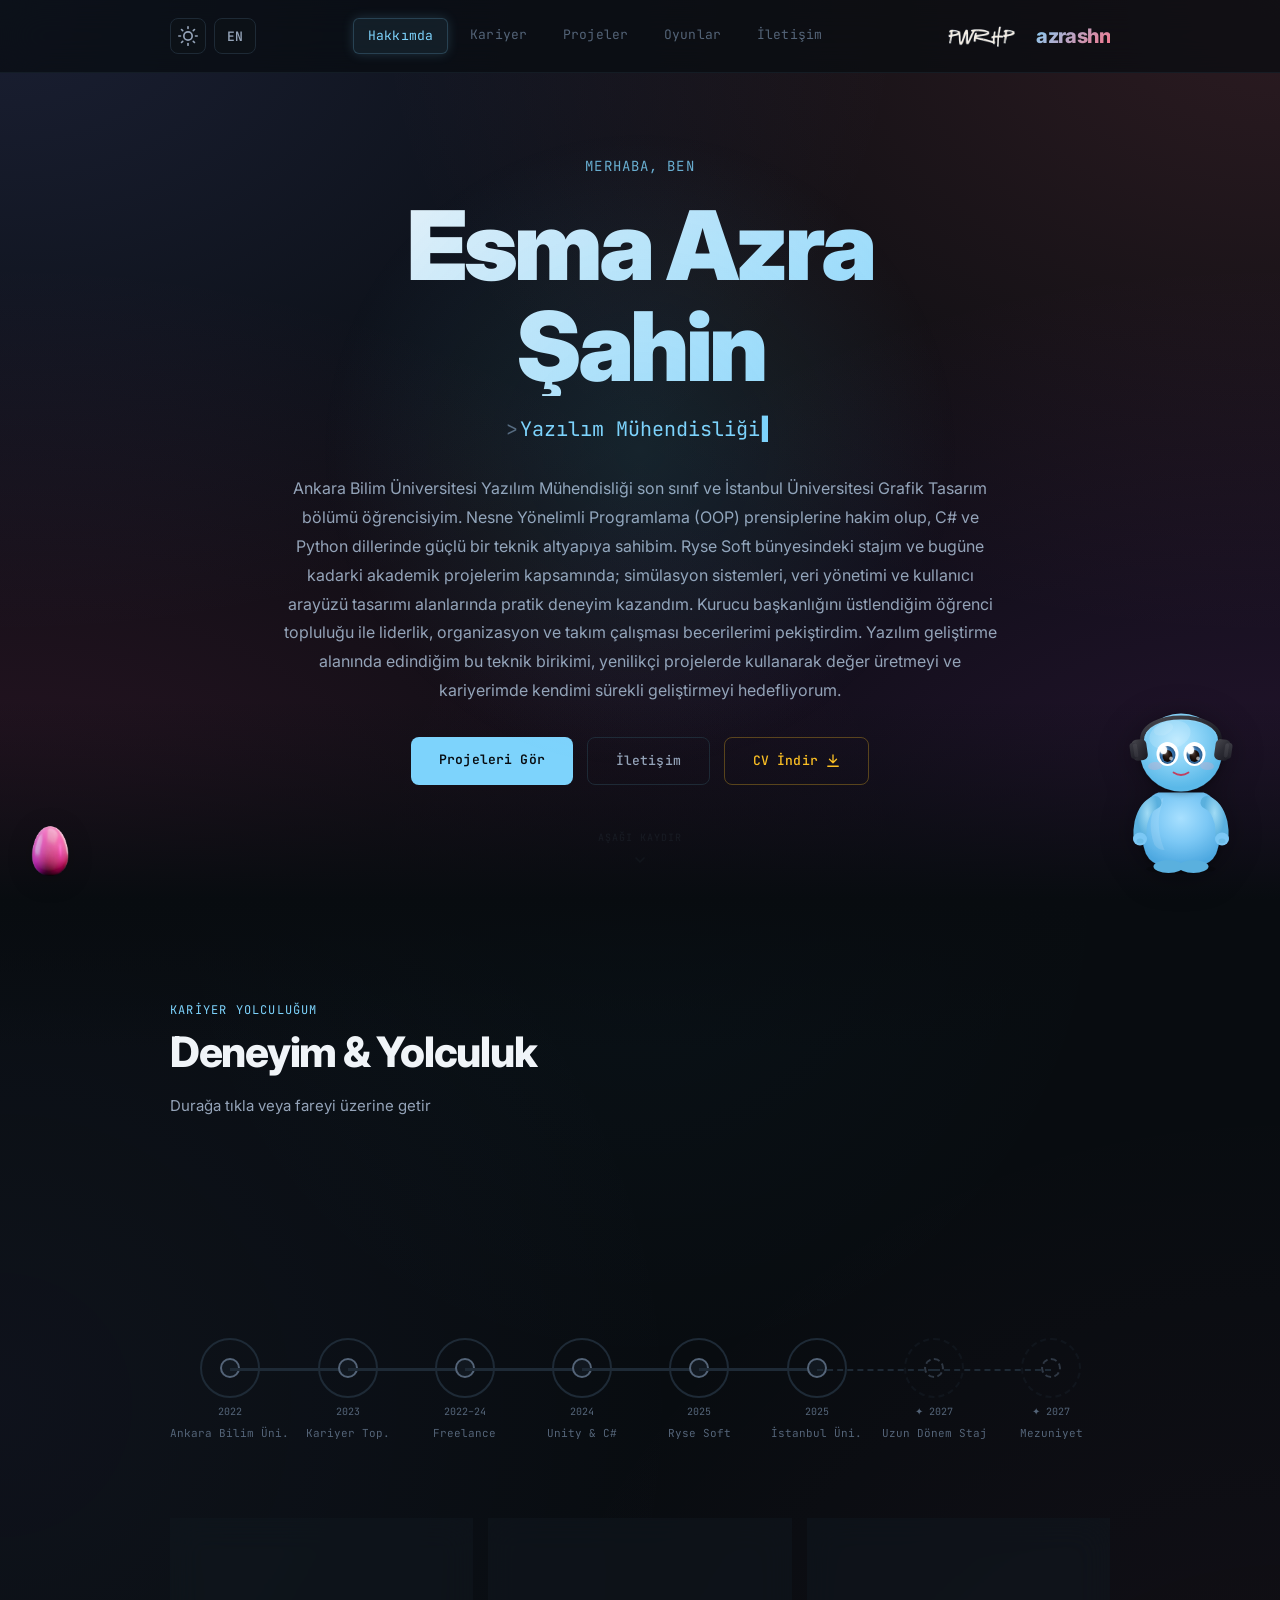
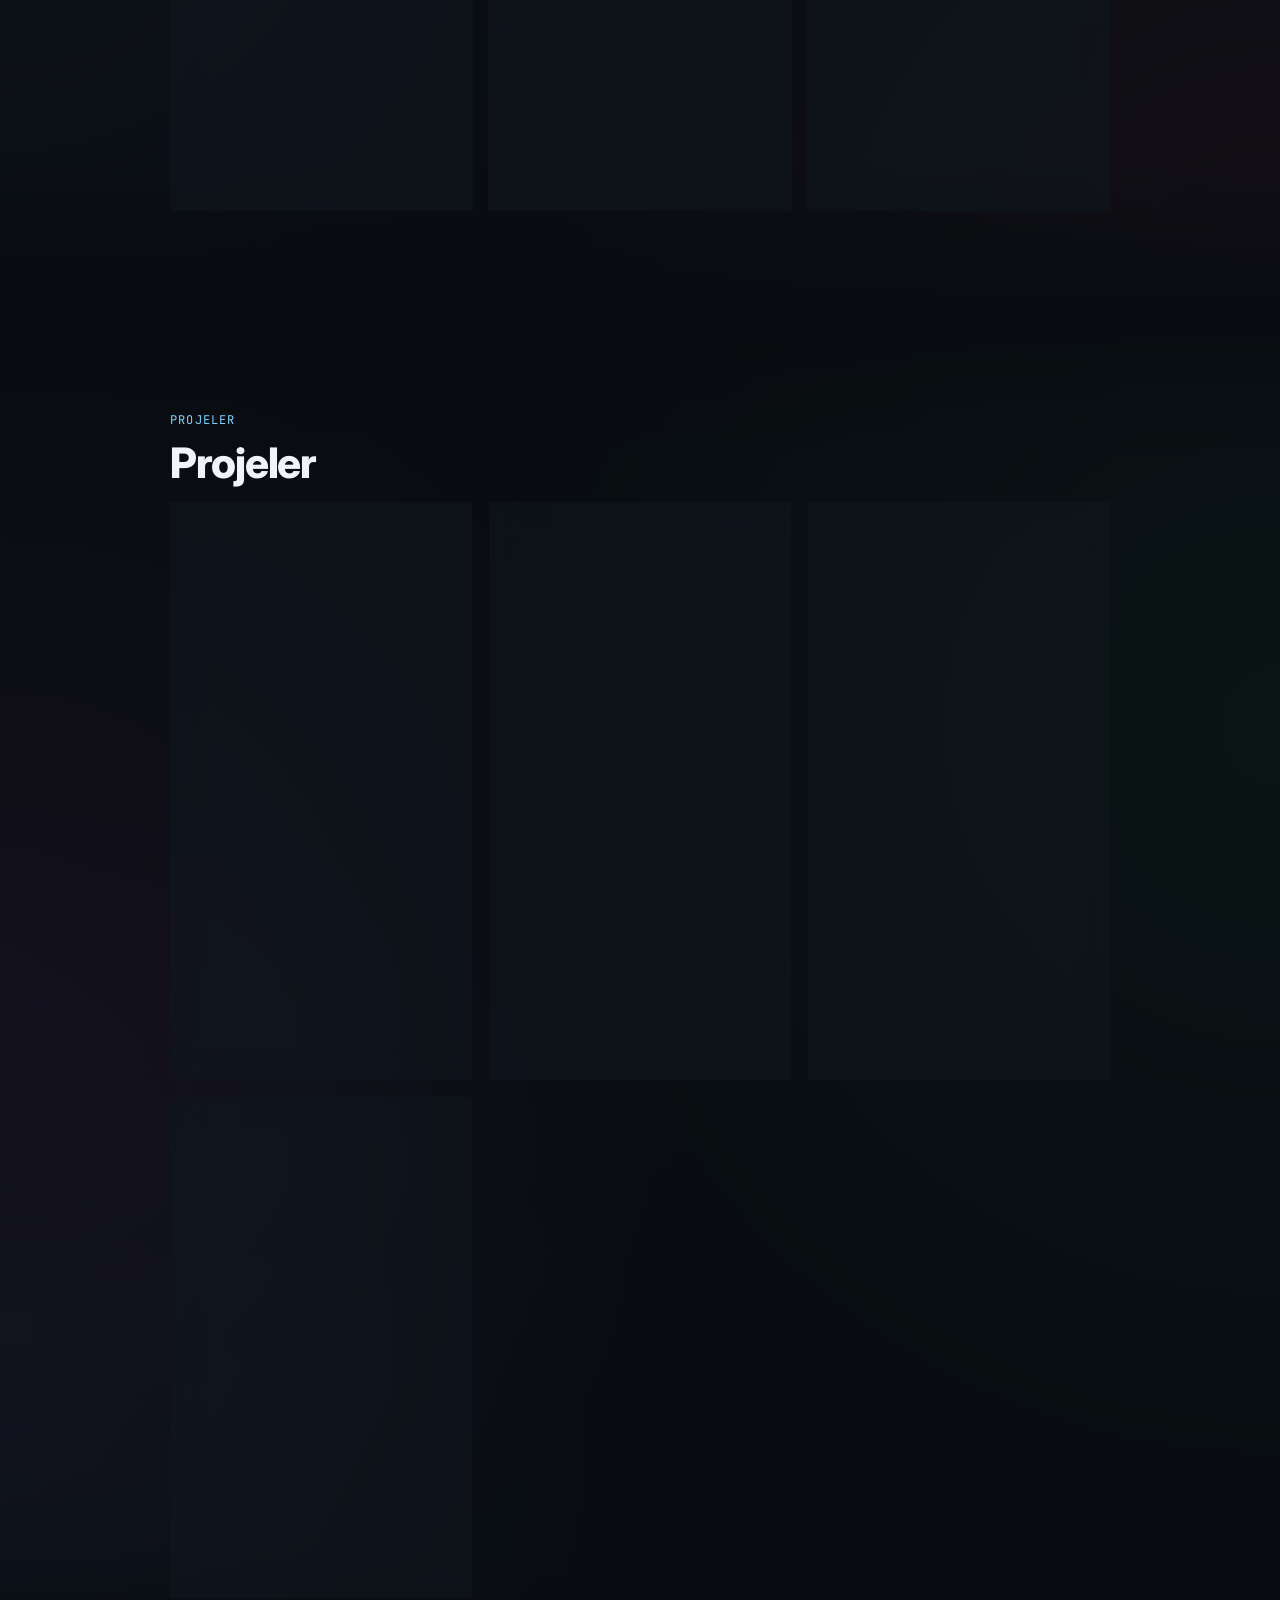
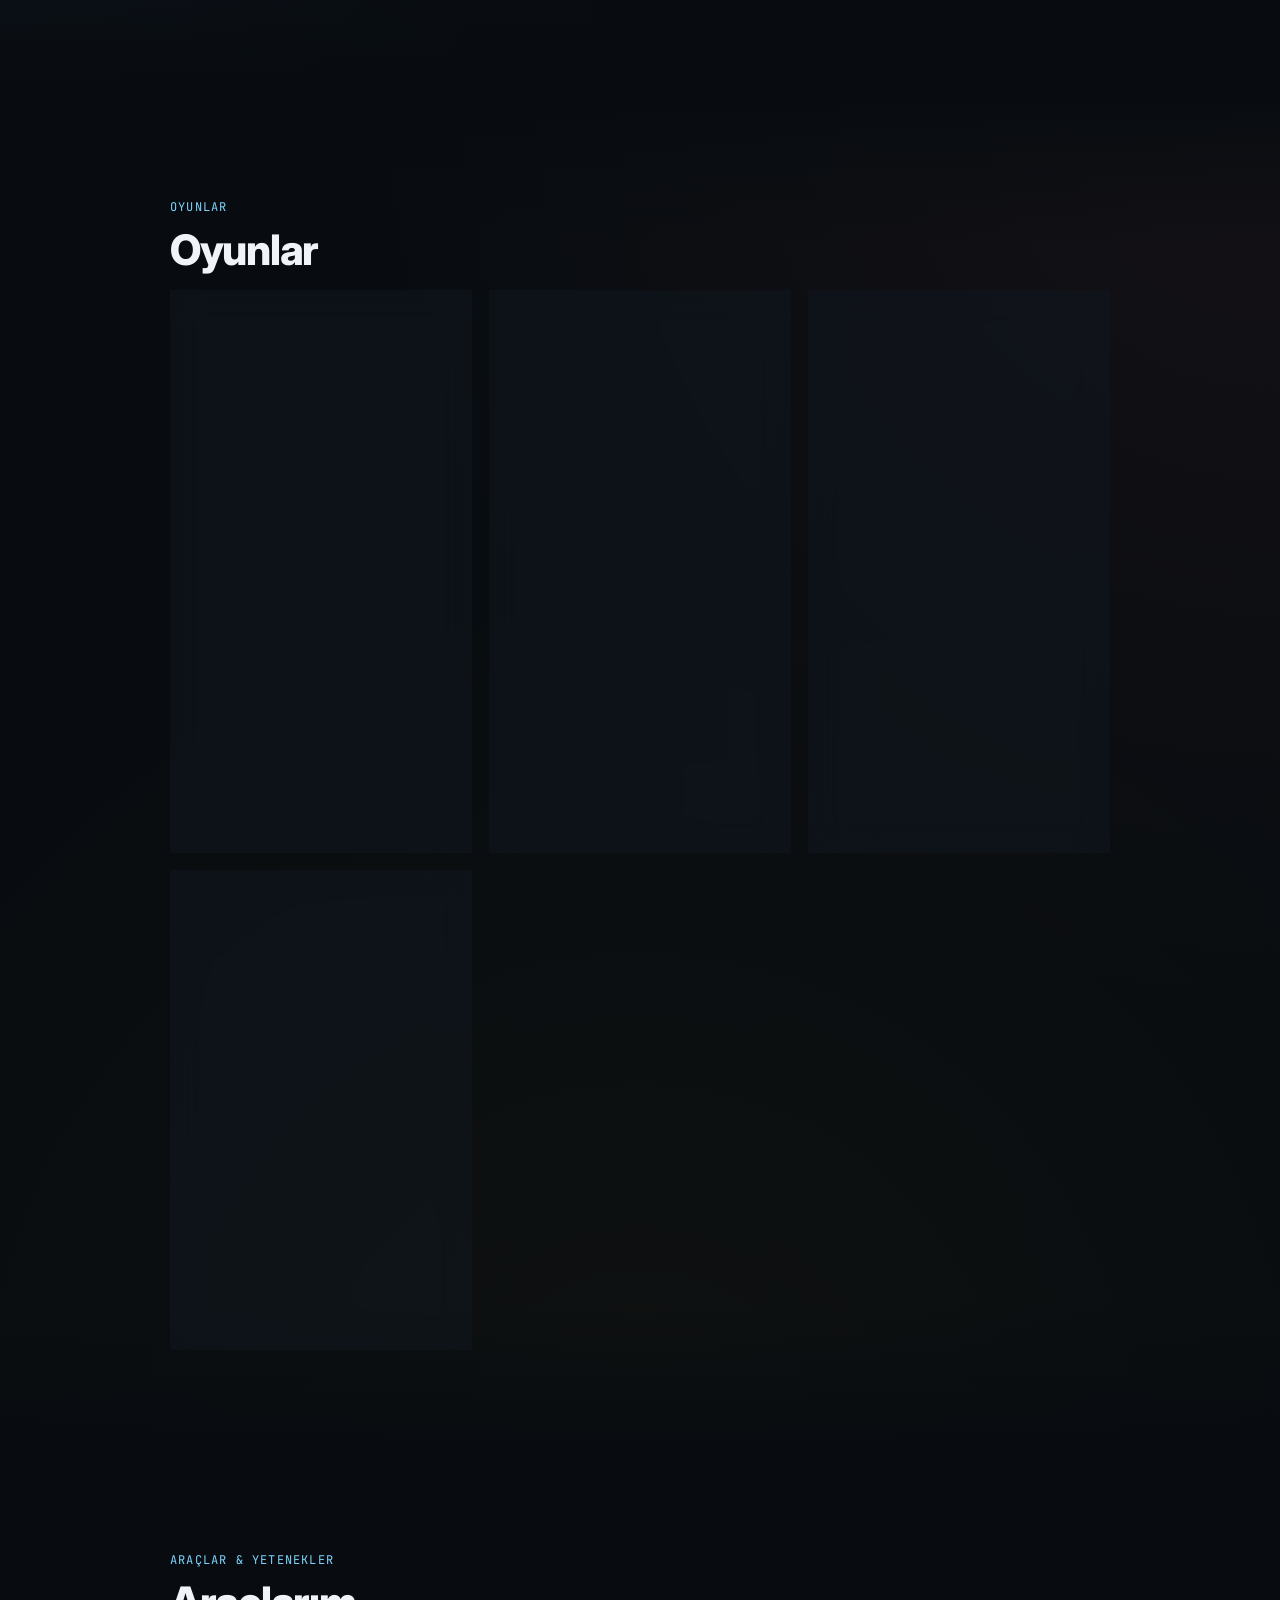
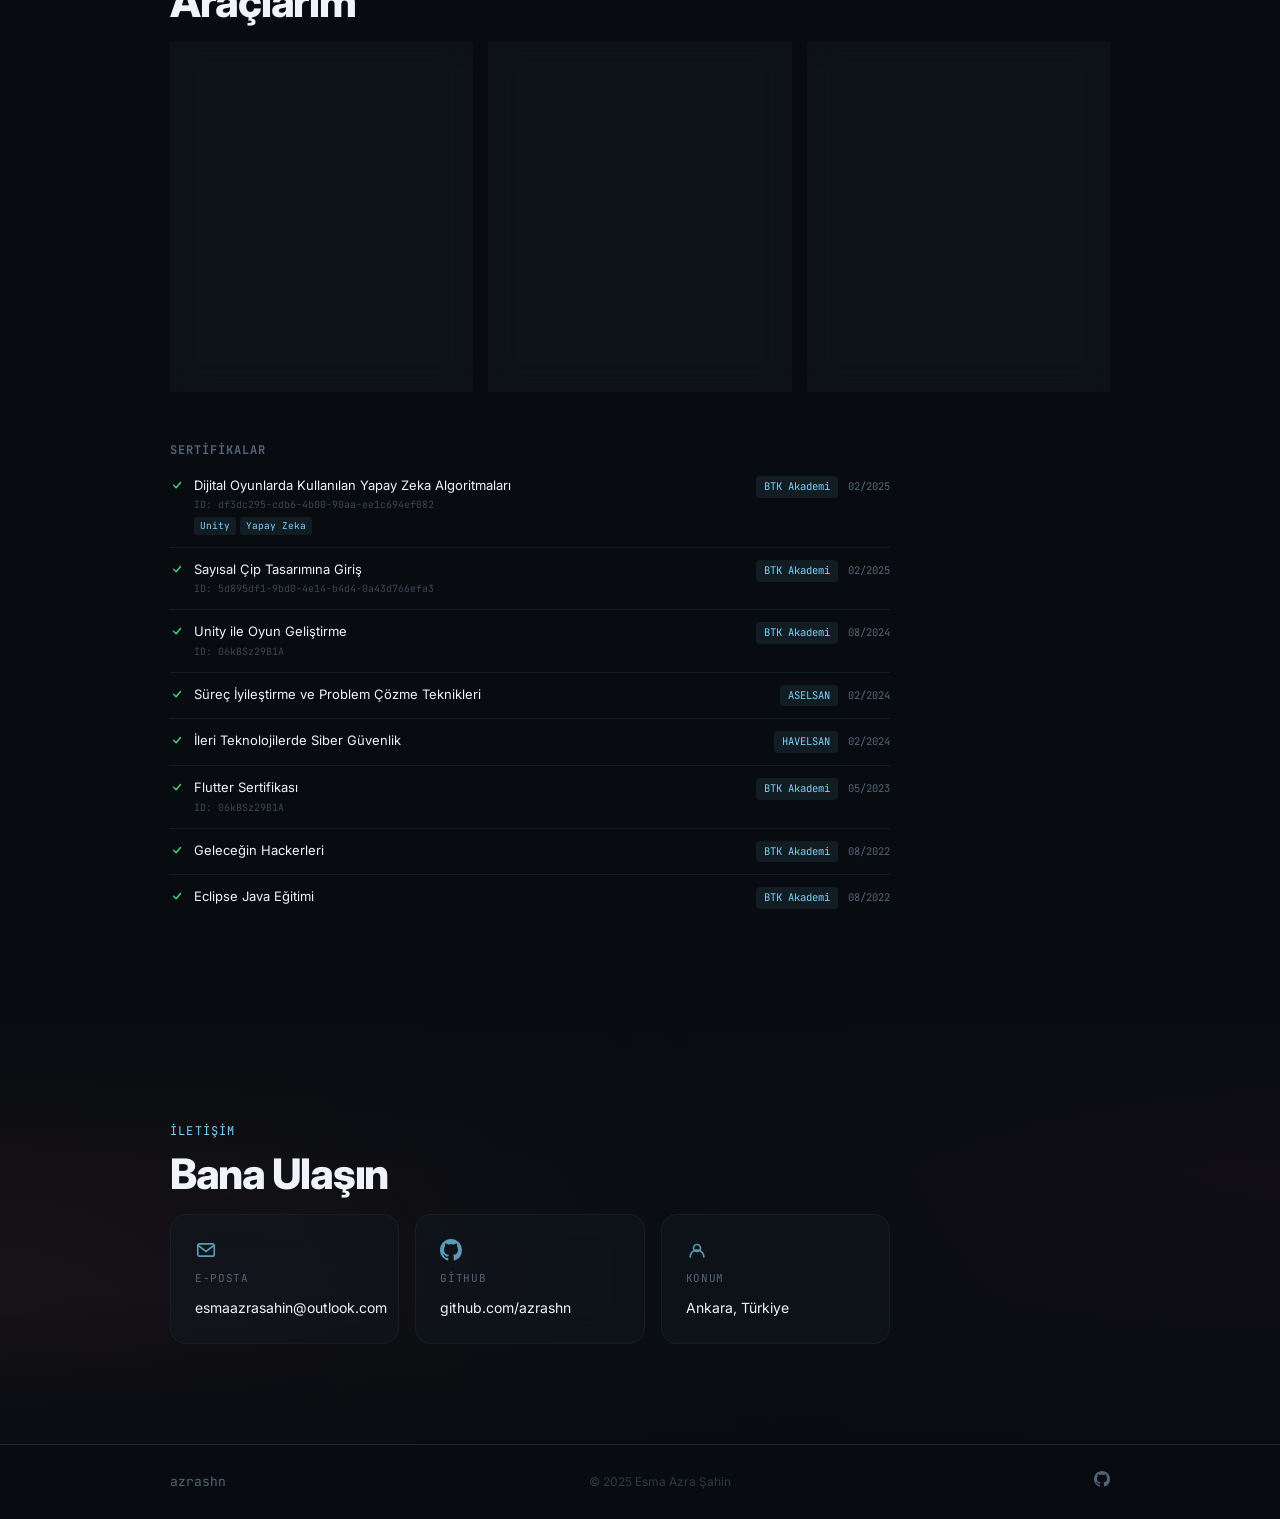
==== commit 11125925: "feat: implement pasta balance mini-game and update asset paths in index.html" ====
--- a/index.html
+++ b/index.html
@@ -71,7 +71,7 @@
         <li><a href="#iletisim" class="nav-link" data-section="iletisim" data-i18n="nav_contact">İletişim</a></li>
       </ul>
       <a href="#hero" class="nav-logo">
-        <img src="logo.png" alt="PWRHP Logo" class="logo-img">
+        <img src="assets/logo.png" alt="PWRHP Logo" class="logo-img">
         <span class="logo-text">azrashn</span>
       </a>
     </div>
@@ -105,7 +105,7 @@
       <div class="hero-cta">
         <a href="#projeler" class="btn-primary" data-i18n="hero_btn_projects">Projeleri Gör</a>
         <a href="#iletisim" class="btn-ghost" data-i18n="hero_btn_contact">İletişim</a>
-        <a href="Özgeçmiş.pdf" download target="_blank" class="btn-cv"><span data-i18n="hero_btn_cv">CV İndir</span>
+        <a href="assets/Özgeçmiş.pdf" download target="_blank" class="btn-cv"><span data-i18n="hero_btn_cv">CV İndir</span>
           <svg width="14" height="14" viewBox="0 0 16 16" fill="none" stroke="currentColor" stroke-width="1.5"
             stroke-linecap="round" stroke-linejoin="round">
             <path d="M4 6l4 4 4-4M8 10V1M2 14h12" />
@@ -1334,7 +1334,7 @@
   <!-- ═══ EASTER EGG TRIGGER & MODAL ═══ -->
   <!-- Sol alt kosedeki yumurta tetikleyicisi -->
   <div class="egg-trigger" id="eggTrigger" title="Torre di Pasta Mini Game" data-i18n-title="easter_egg_tooltip">
-    <img src="start.png" id="eggTriggerImg" alt="Easter Egg" draggable="false">
+    <img src="assets/start.png" id="eggTriggerImg" alt="Easter Egg" draggable="false">
   </div>
 
   <!-- Oyun Modali Overlay -->
@@ -1463,7 +1463,7 @@
 
       <!-- Chef Mascot -->
       <div class="chef-mascot" id="chefMascot">
-        <img src="chef_mascot.jpg" alt="Chef Mascot - Blue blob developer as master chef">
+        <img src="assets/chef_mascot.jpg" alt="Chef Mascot - Blue blob developer as master chef">
       </div>
 
       <!-- Speech Bubble -->
@@ -1481,7 +1481,7 @@
 
   <script src="translations.js"></script>
   <script src="script.js"></script>
-  <script src="duck-game.js"></script>
+  <script src="pasta-game.js"></script>
 </body>
 
 </html>
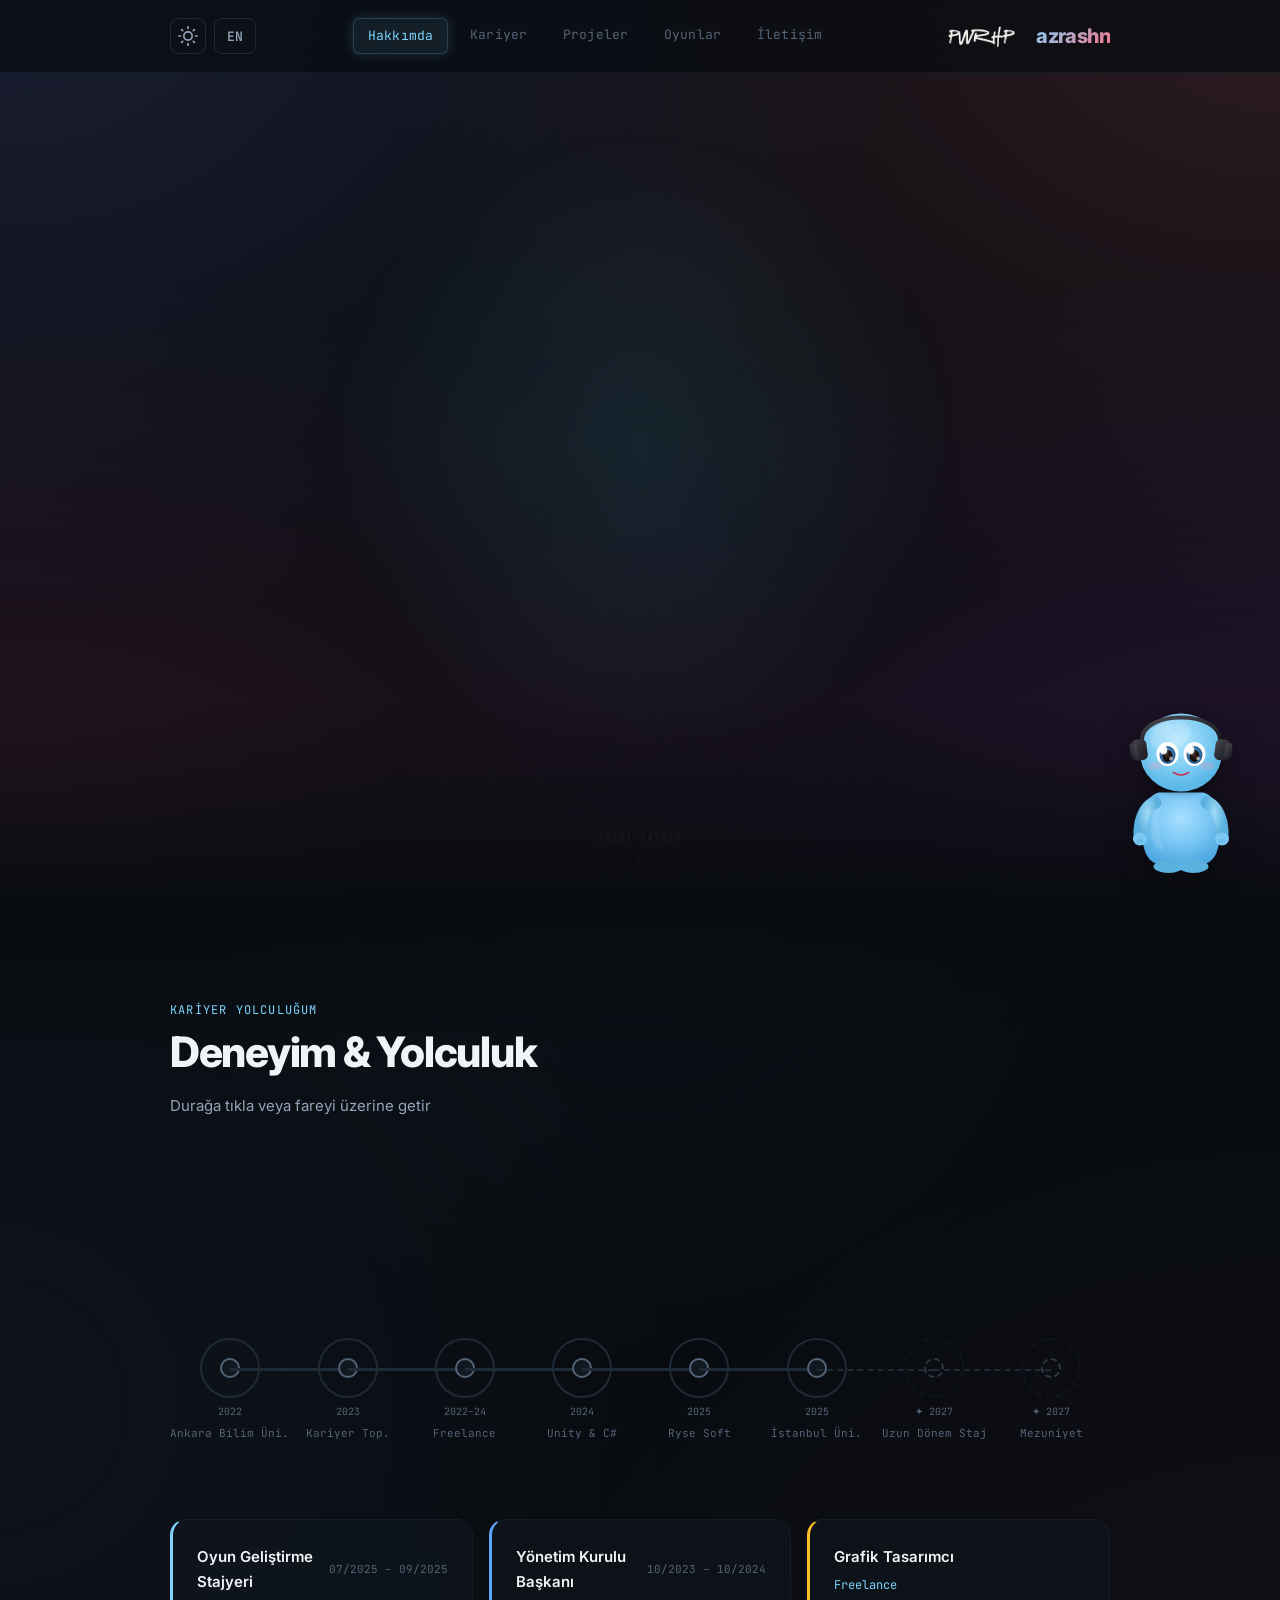
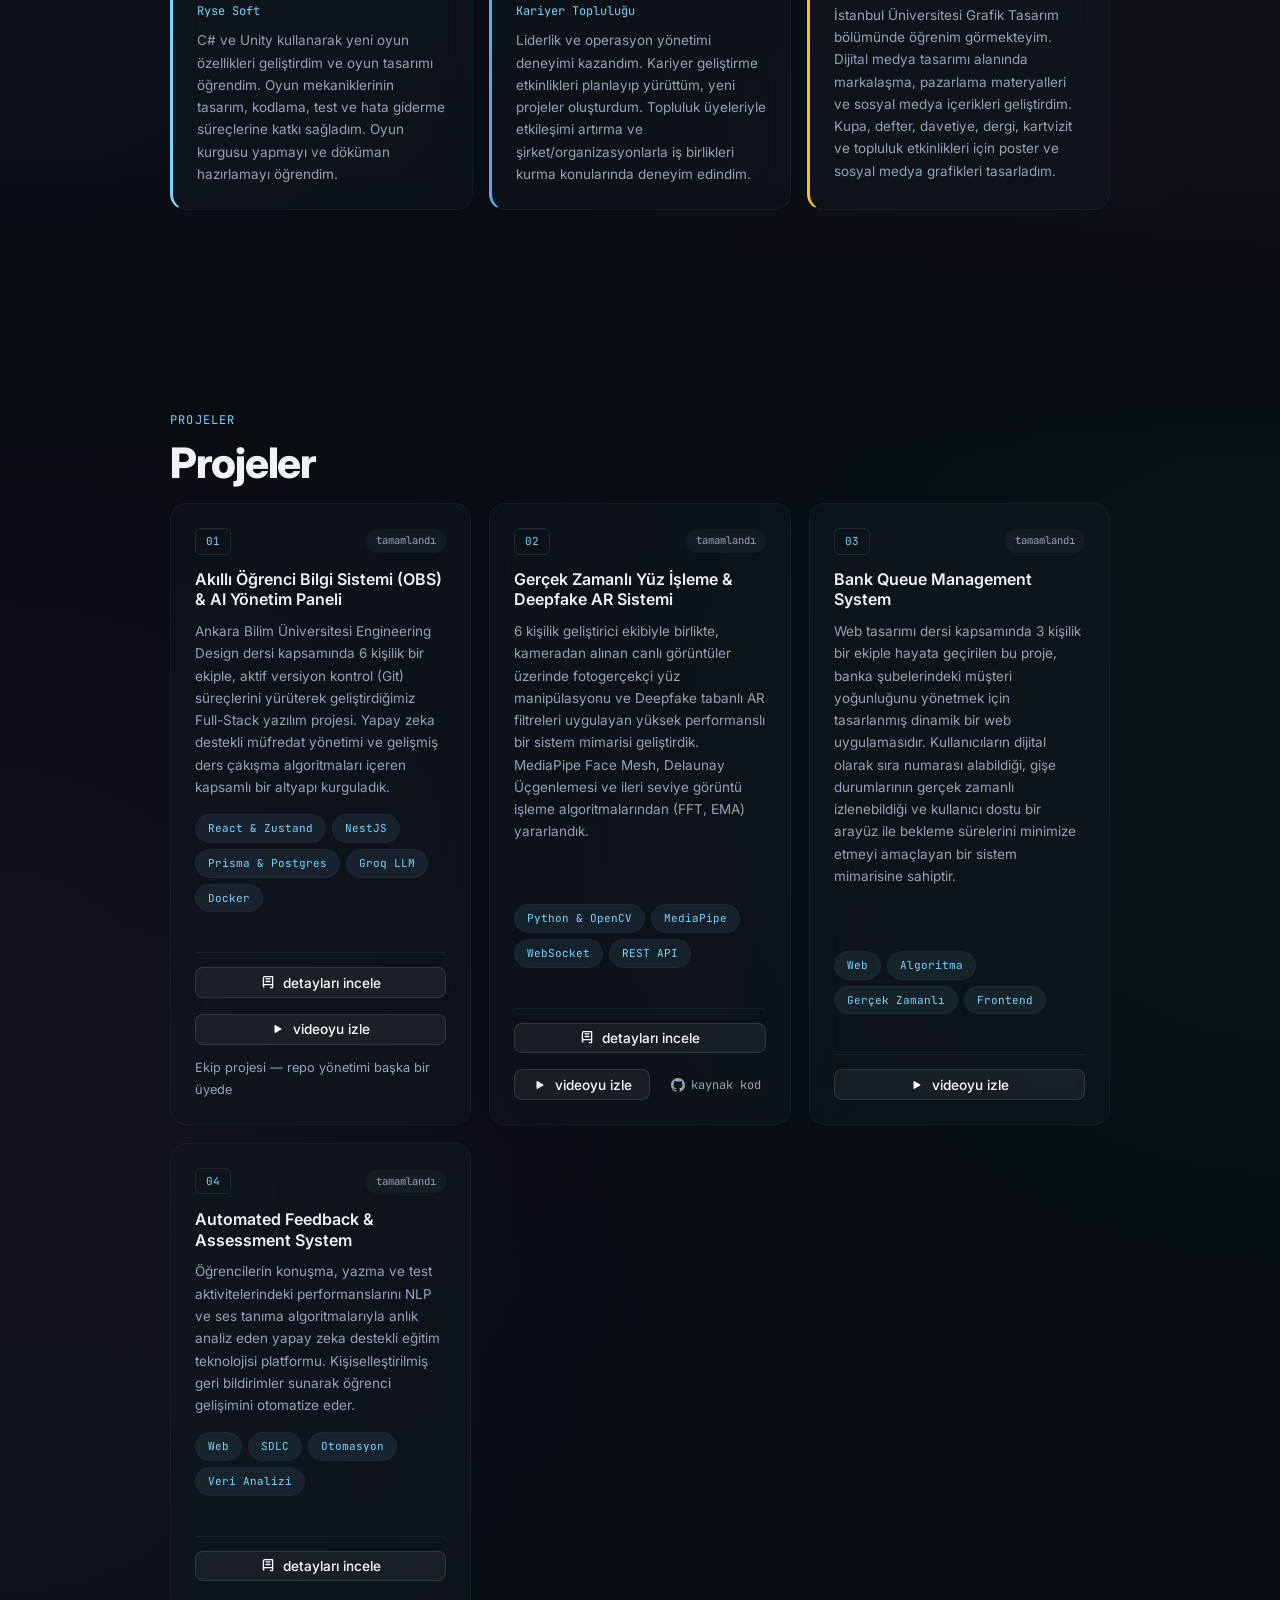
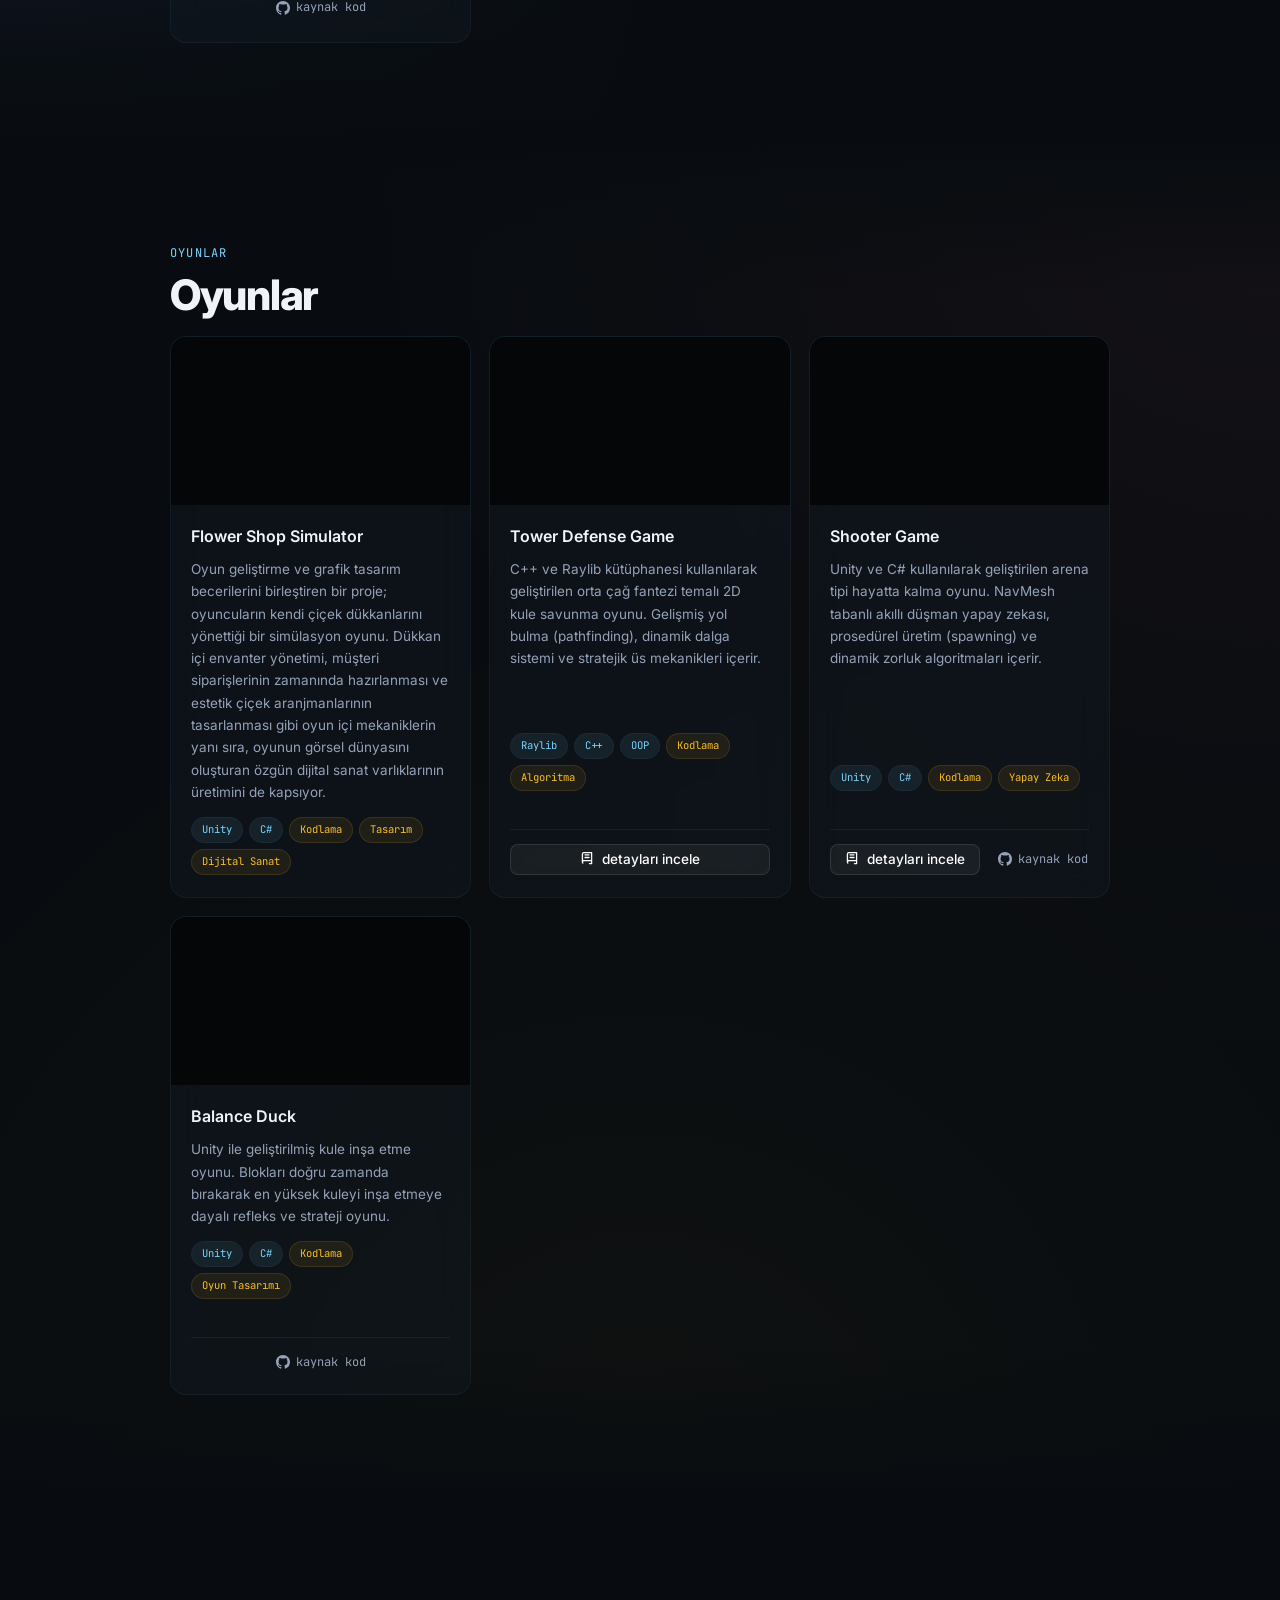
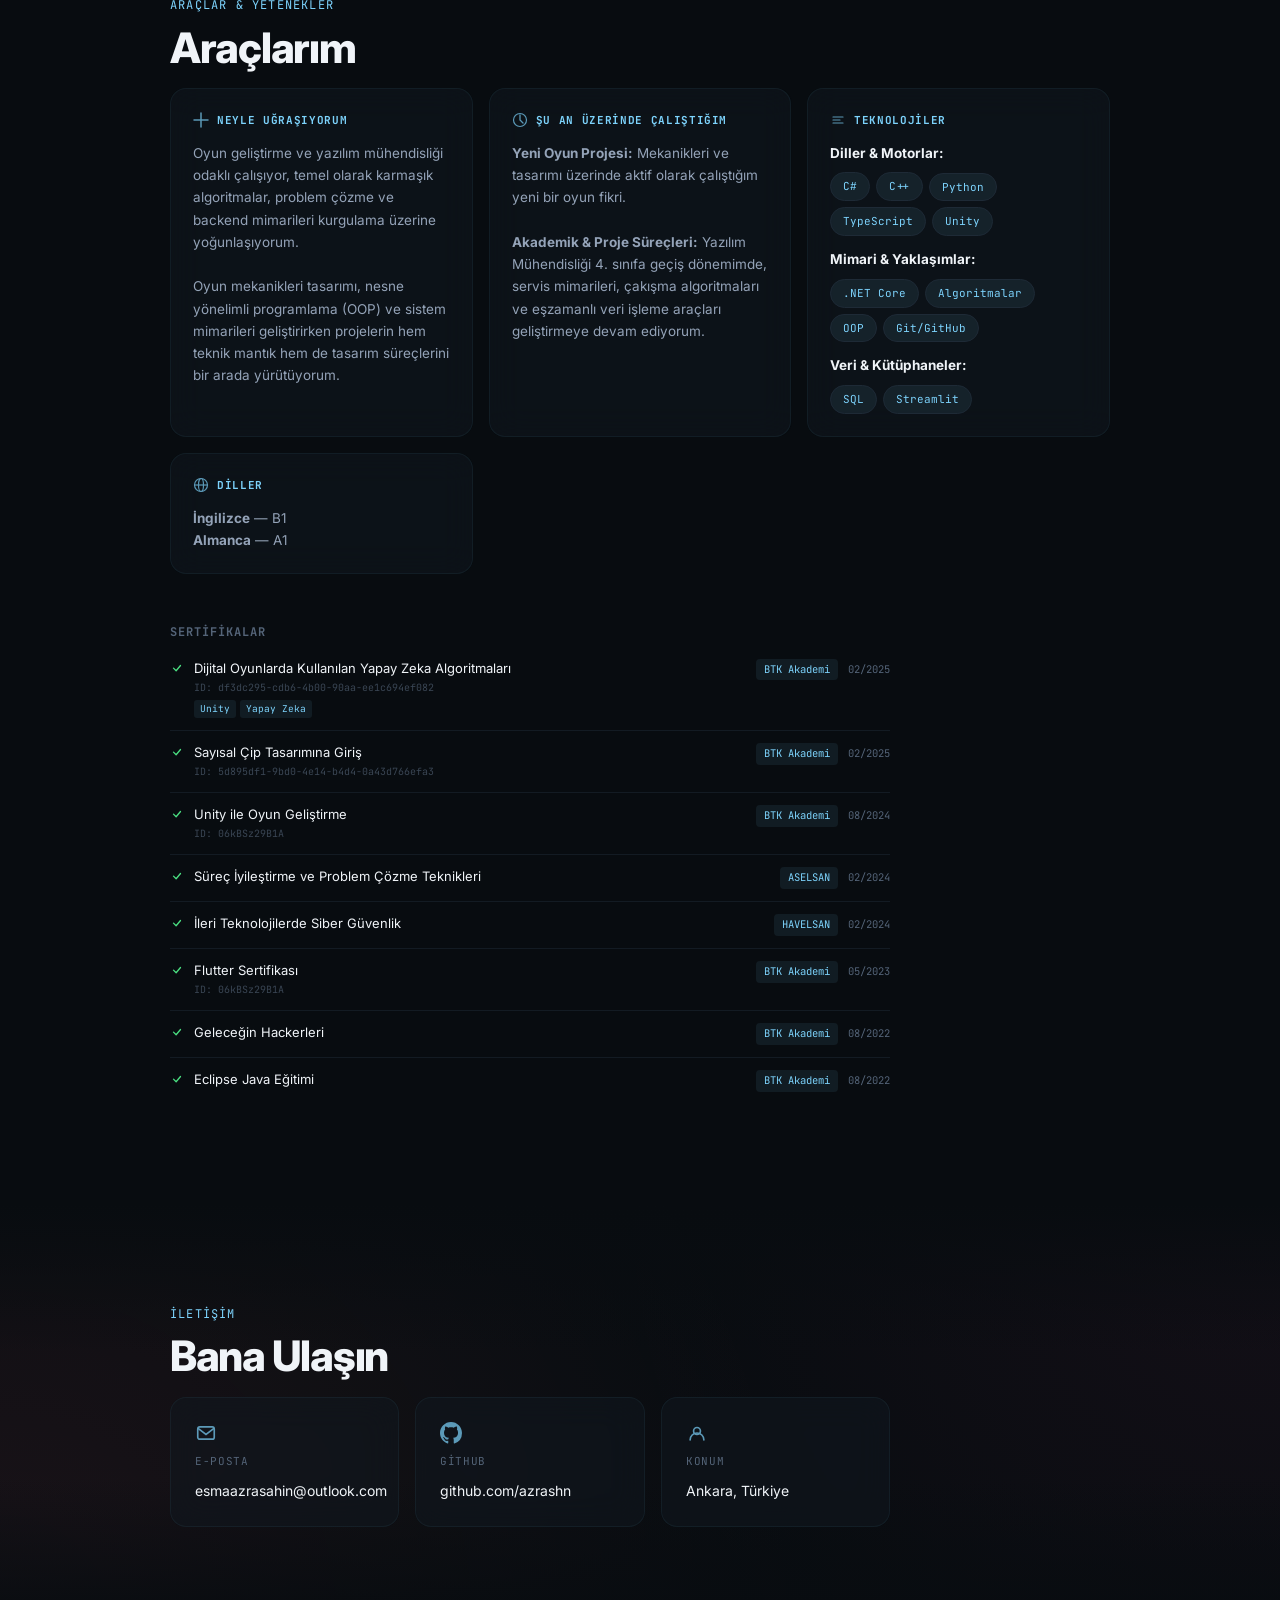
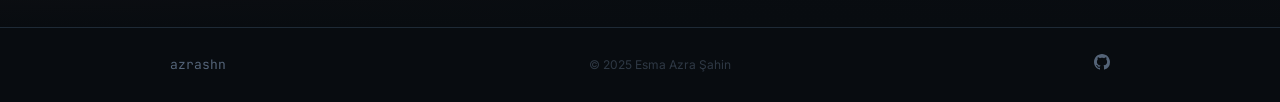
==== commit 7077bc5d: "feat: add project repository note and language proficiency section to portfolio" ====
--- a/index.html
+++ b/index.html
@@ -71,7 +71,7 @@
         <li><a href="#iletisim" class="nav-link" data-section="iletisim" data-i18n="nav_contact">İletişim</a></li>
       </ul>
       <a href="#hero" class="nav-logo">
-        <img src="assets/logo.png" alt="PWRHP Logo" class="logo-img">
+        <img src="logo.png" alt="PWRHP Logo" class="logo-img">
         <span class="logo-text">azrashn</span>
       </a>
     </div>
@@ -105,7 +105,7 @@
       <div class="hero-cta">
         <a href="#projeler" class="btn-primary" data-i18n="hero_btn_projects">Projeleri Gör</a>
         <a href="#iletisim" class="btn-ghost" data-i18n="hero_btn_contact">İletişim</a>
-        <a href="assets/Özgeçmiş.pdf" download target="_blank" class="btn-cv"><span data-i18n="hero_btn_cv">CV İndir</span>
+        <a href="Özgeçmiş.pdf" download target="_blank" class="btn-cv"><span data-i18n="hero_btn_cv">CV İndir</span>
           <svg width="14" height="14" viewBox="0 0 16 16" fill="none" stroke="currentColor" stroke-width="1.5"
             stroke-linecap="round" stroke-linejoin="round">
             <path d="M4 6l4 4 4-4M8 10V1M2 14h12" />
@@ -356,6 +356,9 @@
               </svg>
               <span data-i18n="project_btn_video">videoyu izle</span>
             </button>
+          </div>
+          <div style="margin-top: 12px; font-size: 0.85em; color: var(--text-dim, #9ca3af);" data-i18n="project_1_repo_note">
+            Ekip projesi — repo yönetimi başka bir üyede
           </div>
         </article>
 
@@ -669,6 +672,20 @@
             <span class="tech-tag">SQL</span>
             <span class="tech-tag">Streamlit</span>
           </div>
+        </div>
+        <div class="glass-card info-card">
+          <h3>
+            <svg width="16" height="16" viewBox="0 0 16 16" fill="none" aria-hidden="true">
+              <circle cx="8" cy="8" r="6.5" stroke="currentColor" stroke-width="1.2" />
+              <ellipse cx="8" cy="8" rx="2.5" ry="6.5" stroke="currentColor" stroke-width="1.2" />
+              <path d="M1.5 8h13" stroke="currentColor" stroke-width="1.2" />
+            </svg>
+            <span data-i18n="tools_languages_title">Diller</span>
+          </h3>
+          <p data-i18n="tools_languages_desc">
+            <strong>İngilizce</strong> — B1<br>
+            <strong>Almanca</strong> — A1
+          </p>
         </div>
       </div>
 
@@ -1331,157 +1348,8 @@
     </svg>
   </div>
 
-  <!-- ═══ EASTER EGG TRIGGER & MODAL ═══ -->
-  <!-- Sol alt kosedeki yumurta tetikleyicisi -->
-  <div class="egg-trigger" id="eggTrigger" title="Torre di Pasta Mini Game" data-i18n-title="easter_egg_tooltip">
-    <img src="assets/start.png" id="eggTriggerImg" alt="Easter Egg" draggable="false">
-  </div>
-
-  <!-- Oyun Modali Overlay -->
-  <div class="pasta-game-overlay" id="pastaGameModal">
-    <div class="game-panel" id="gamePanel">
-
-      <!-- Modal Close Button -->
-      <button class="pasta-game-close" id="pastaGameCloseBtn" aria-label="Kapat">
-        <svg width="24" height="24" viewBox="0 0 24 24" fill="none" stroke="currentColor" stroke-width="2">
-          <path d="M18 6L6 18M6 6l12 12" />
-        </svg>
-      </button>
-
-      <!-- Title Banner -->
-      <div class="game-title-banner">
-        <svg class="title-swirl-left" viewBox="0 0 40 20">
-          <path class="swirl-svg" d="M38 10 C30 2, 20 18, 10 10 C5 5, 2 10, 0 10"/>
-        </svg>
-        <h1>TORRE DI PASTA BALANCE</h1>
-        <svg class="title-swirl-right" viewBox="0 0 40 20">
-          <path class="swirl-svg" d="M2 10 C10 2, 20 18, 30 10 C35 5, 38 10, 40 10"/>
-        </svg>
-      </div>
-
-      <!-- HUD -->
-      <div class="game-hud">
-        <div class="hud-item">
-          <div class="hud-label">Skor</div>
-          <div class="hud-value" id="pastaScoreVal">0</div>
-        </div>
-        <div class="hud-item">
-          <div class="hud-label">En İyi</div>
-          <div class="hud-value" id="pastaBestVal">0</div>
-        </div>
-      </div>
-
-      <!-- Game Field (Canvas) -->
-      <div class="game-field" id="pastaGameField">
-        <canvas id="pastaGameCanvas"></canvas>
-
-        <!-- Floating particles -->
-        <div class="particle particle-gold" style="width:6px;height:6px;left:15%;bottom:180px;animation-delay:0s;"></div>
-        <div class="particle particle-gold" style="width:4px;height:4px;left:35%;bottom:200px;animation-delay:1.5s;"></div>
-        <div class="particle particle-gold" style="width:5px;height:5px;left:60%;bottom:160px;animation-delay:3s;"></div>
-        <div class="particle particle-gold" style="width:3px;height:3px;left:80%;bottom:220px;animation-delay:4.5s;"></div>
-        <div class="particle particle-gold" style="width:5px;height:5px;left:25%;bottom:250px;animation-delay:2s;"></div>
-      </div>
-
-      <!-- Game Actions (Start / Game Over) -->
-      <div class="pasta-game-actions" id="pastaGameActions">
-        <h2 id="pastaGameTitle">Torre di Pasta 🍝</h2>
-        <p id="pastaGameDesc" style="margin-bottom: 20px; color: var(--gold-light); font-size: 14px; text-align: center;">Kule sağa veya sola devrilirken ekranın o tarafına tıklayarak dengele!</p>
-        <button class="btn-primary" id="pastaGameStartBtn">Başla</button>
-      </div>
-
-      <!-- Ground Layer -->
-      <div class="ground-layer">
-        <div class="table-edge"></div>
-        <div class="tablecloth"></div>
-      </div>
-
-      <!-- Pasta Tower -->
-      <div class="pasta-tower-container" id="pastaTower">
-        <!-- Steam effects -->
-        <div class="steam" style="top:-20px;left:15px;"></div>
-        <div class="steam" style="top:-25px;left:30px;"></div>
-        <div class="steam" style="top:-15px;left:5px;"></div>
-
-        <div class="tower-stack">
-          <!-- Tortellini (top cap) -->
-          <div class="pasta-piece" style="animation: gentleBob 2.5s ease-in-out infinite; animation-delay: 0.8s;">
-            <div class="tortellini"></div>
-          </div>
-
-          <!-- Rotini spiral -->
-          <div class="pasta-piece" style="animation: gentleBob 3s ease-in-out infinite; animation-delay: 0.4s;">
-            <div class="rotini">
-              <div class="rotini-coil"></div>
-              <div class="rotini-coil"></div>
-              <div class="rotini-coil"></div>
-              <div class="rotini-coil"></div>
-              <div class="rotini-coil"></div>
-            </div>
-          </div>
-
-          <!-- Meatball stack -->
-          <div class="pasta-piece" style="animation: gentleBob 2.8s ease-in-out infinite; animation-delay: 0.2s;">
-            <div class="meatball-stack">
-              <div class="meatball"></div>
-              <div class="meatball" style="position:relative;top:-8px;"></div>
-              <div class="meatball"></div>
-            </div>
-          </div>
-
-          <!-- Ravioli base -->
-          <div class="pasta-piece">
-            <div class="ravioli"></div>
-          </div>
-        </div>
-
-        <!-- Ceramic Plate -->
-        <div class="ceramic-plate">
-          <span class="plate-decor"></span>
-          <span class="plate-decor"></span>
-          <span class="plate-decor"></span>
-        </div>
-      </div>
-
-      <!-- Balance Meter -->
-      <div class="balance-meter">
-        <!-- Spoon indicator -->
-        <div class="spoon-indicator">
-          <svg viewBox="0 0 28 28" fill="none">
-            <ellipse cx="14" cy="7" rx="8" ry="6" fill="none" stroke="var(--gold)" stroke-width="1.5"/>
-            <ellipse cx="14" cy="7" rx="5" ry="4" fill="rgba(212, 168, 67, 0.2)"/>
-            <line x1="14" y1="13" x2="14" y2="26" stroke="var(--gold)" stroke-width="2" stroke-linecap="round"/>
-          </svg>
-        </div>
-        <div class="meter-track">
-          <div class="meter-fill meter-fill-left"></div>
-          <div class="meter-fill meter-fill-right"></div>
-          <div class="meter-center"></div>
-        </div>
-        <span class="meter-label">Denge</span>
-      </div>
-
-      <!-- Chef Mascot -->
-      <div class="chef-mascot" id="chefMascot">
-        <img src="assets/chef_mascot.jpg" alt="Chef Mascot - Blue blob developer as master chef">
-      </div>
-
-      <!-- Speech Bubble -->
-      <div class="speech-bubble" id="speechBubble">
-        <span>Ravioli dengede... ama sakın gizli malzemeyi düşürme! 👉</span>
-        <!-- Pasta swirl tail -->
-        <svg class="swirl-tail" viewBox="0 0 30 24" fill="none">
-          <path d="M15 0 C18 8, 25 10, 20 16 C18 20, 12 22, 15 24" stroke="rgba(212, 168, 67, 0.3)" stroke-width="1.5" fill="none" stroke-linecap="round"/>
-          <path d="M12 4 C10 12, 5 14, 10 18" stroke="rgba(212, 168, 67, 0.2)" stroke-width="1" fill="none" stroke-linecap="round"/>
-        </svg>
-      </div>
-
-    </div>
-  </div>
-
   <script src="translations.js"></script>
   <script src="script.js"></script>
-  <script src="pasta-game.js"></script>
 </body>
 
 </html>
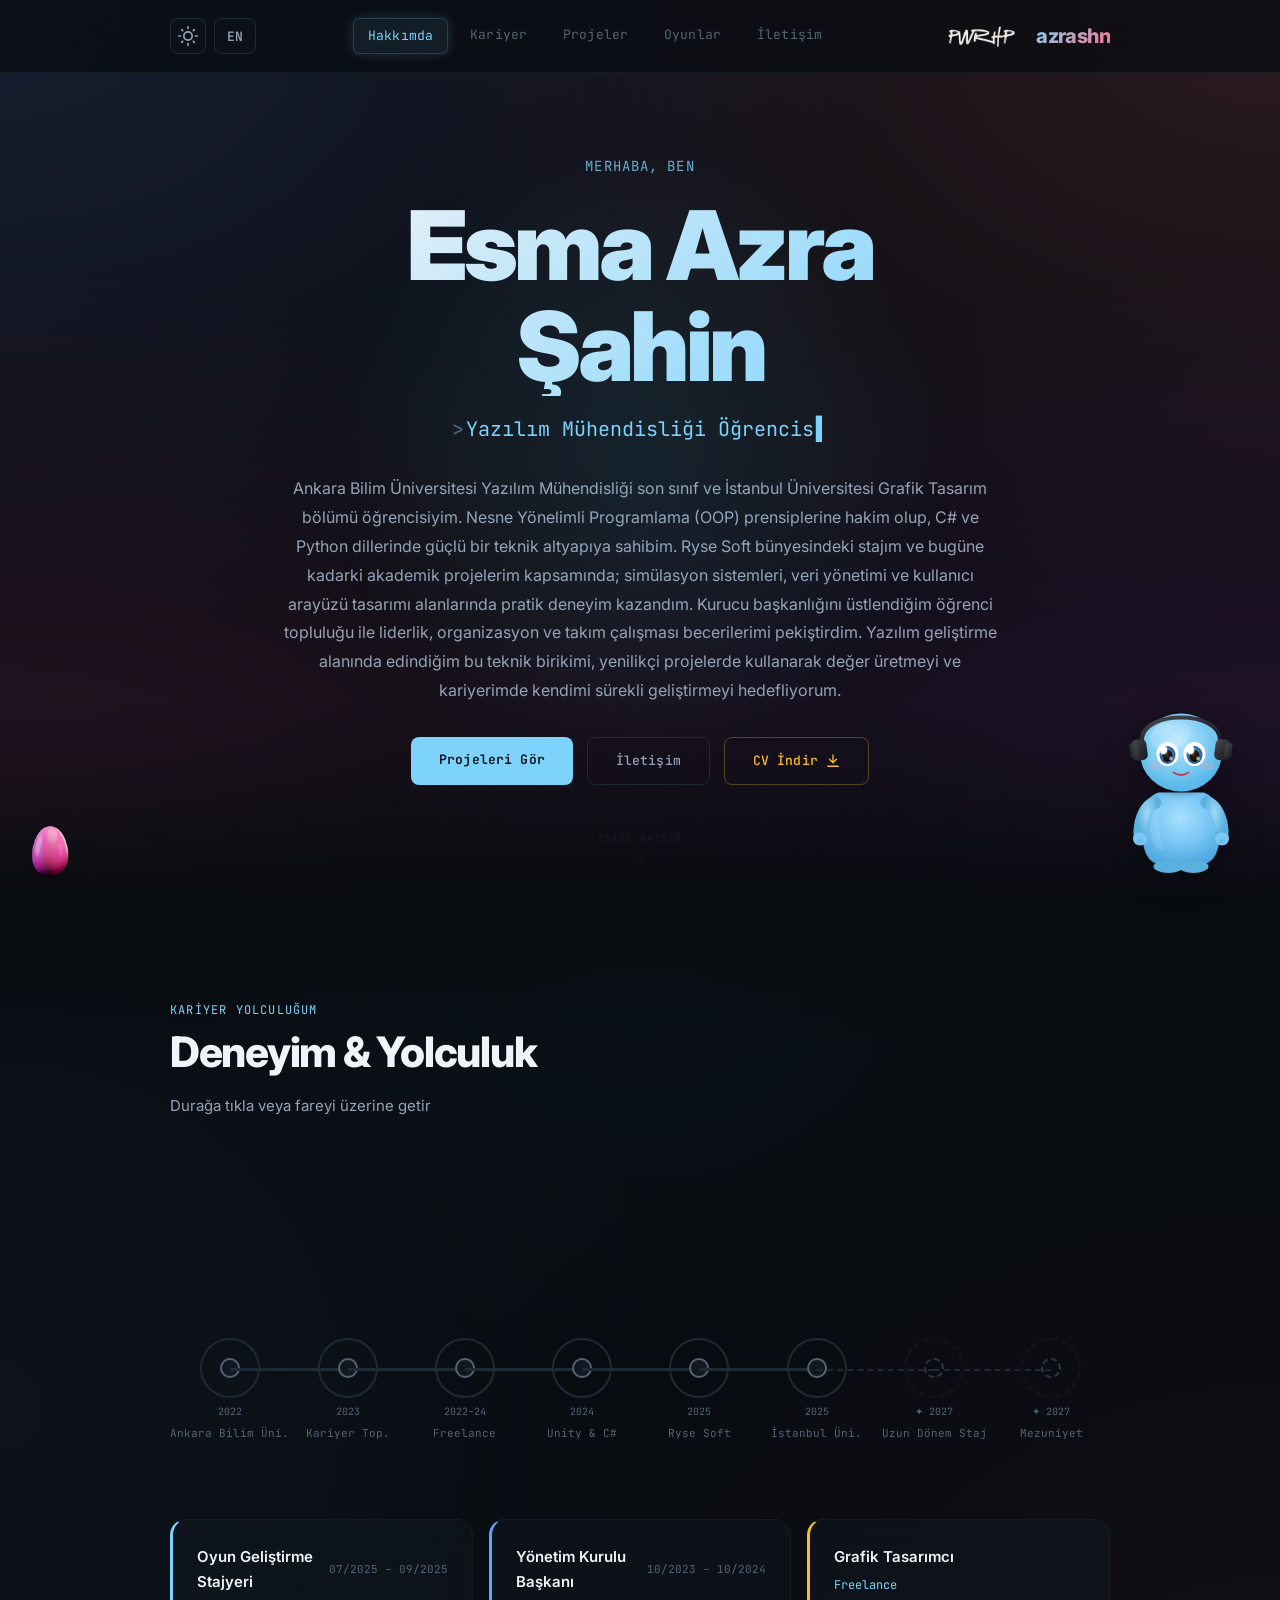
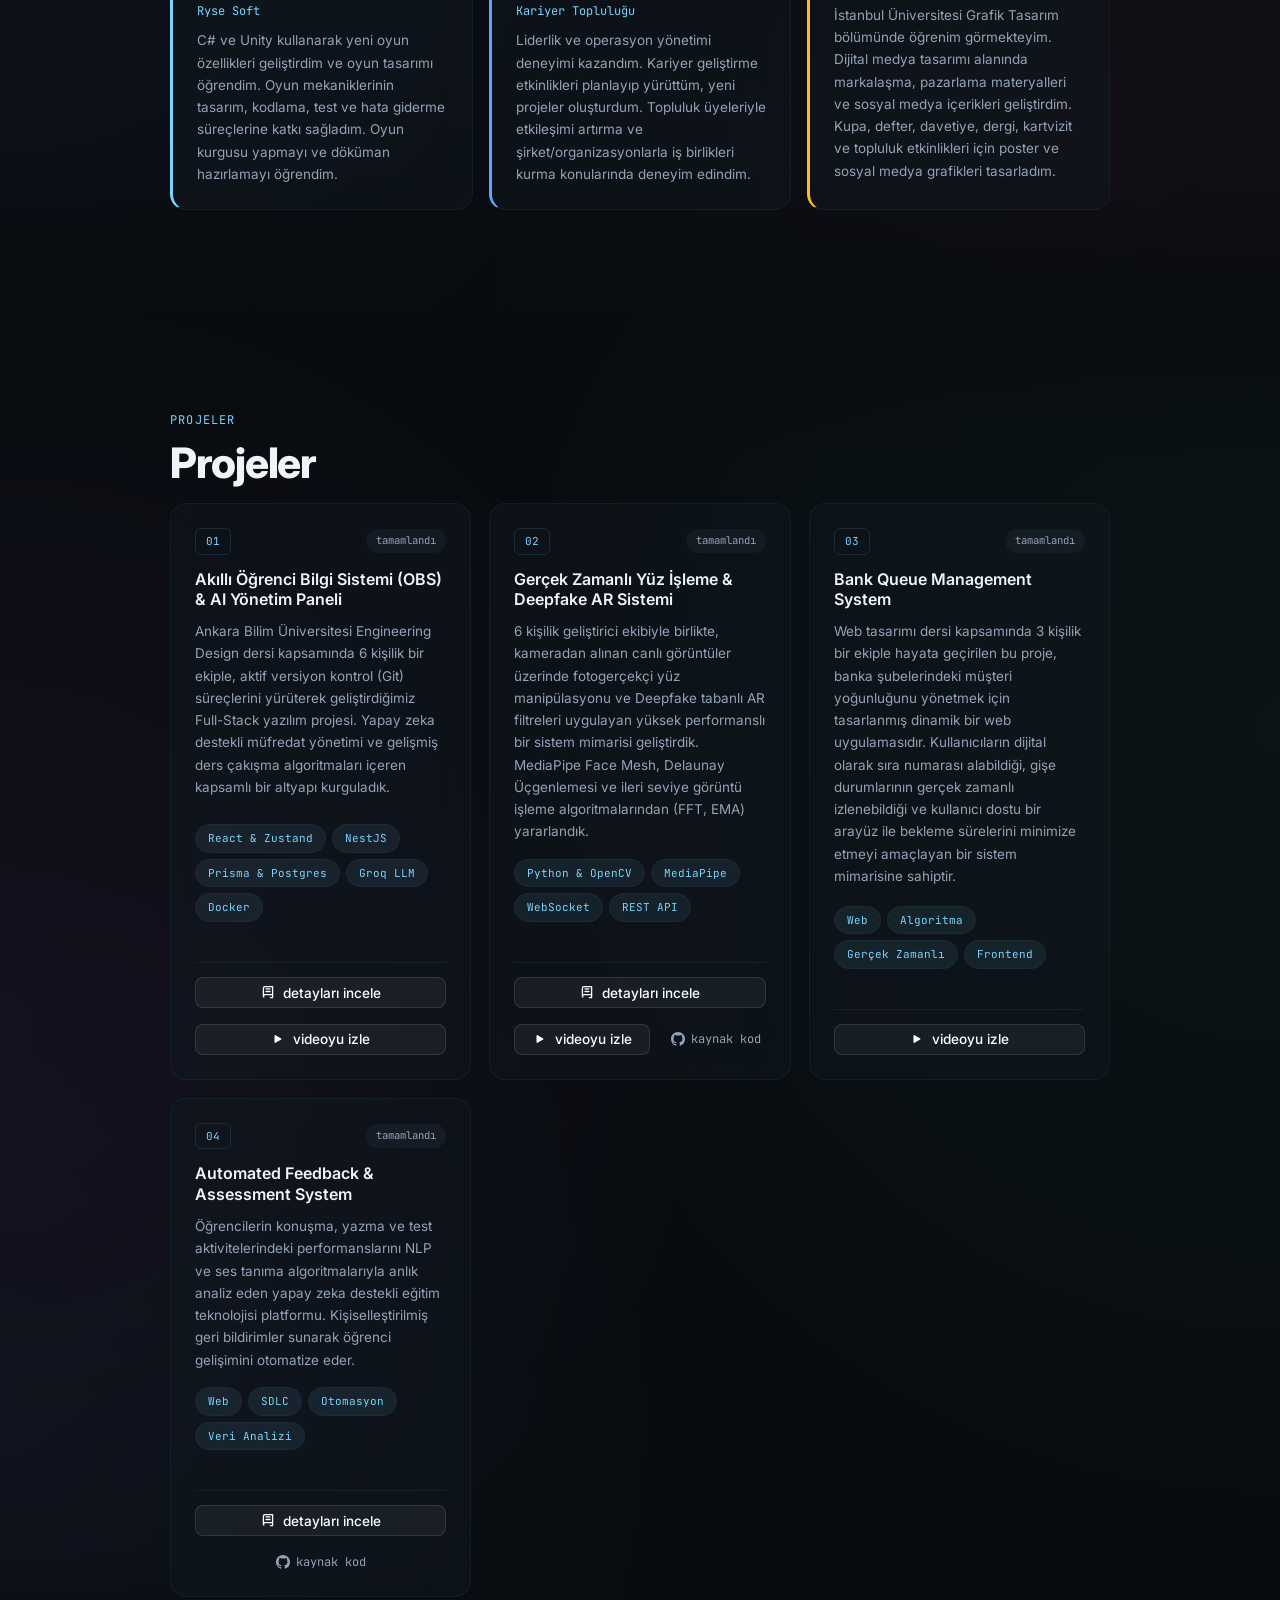
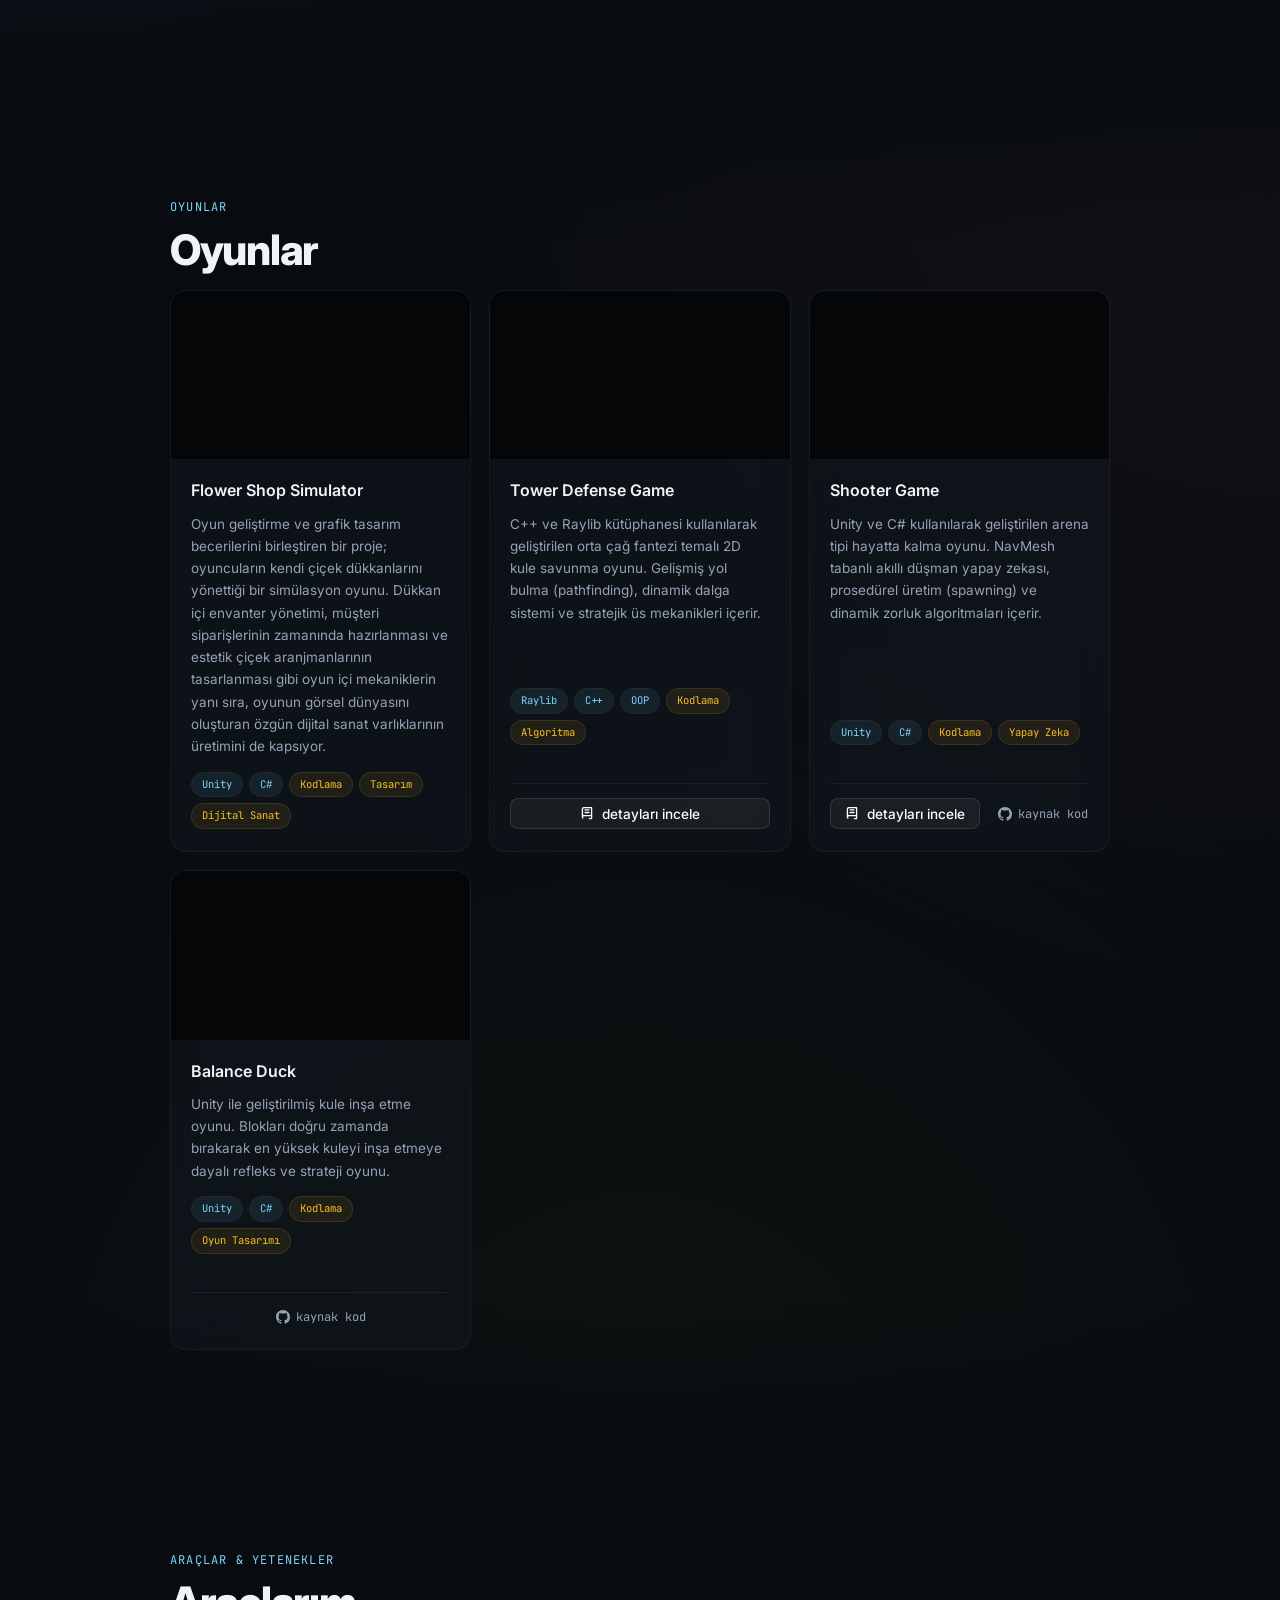
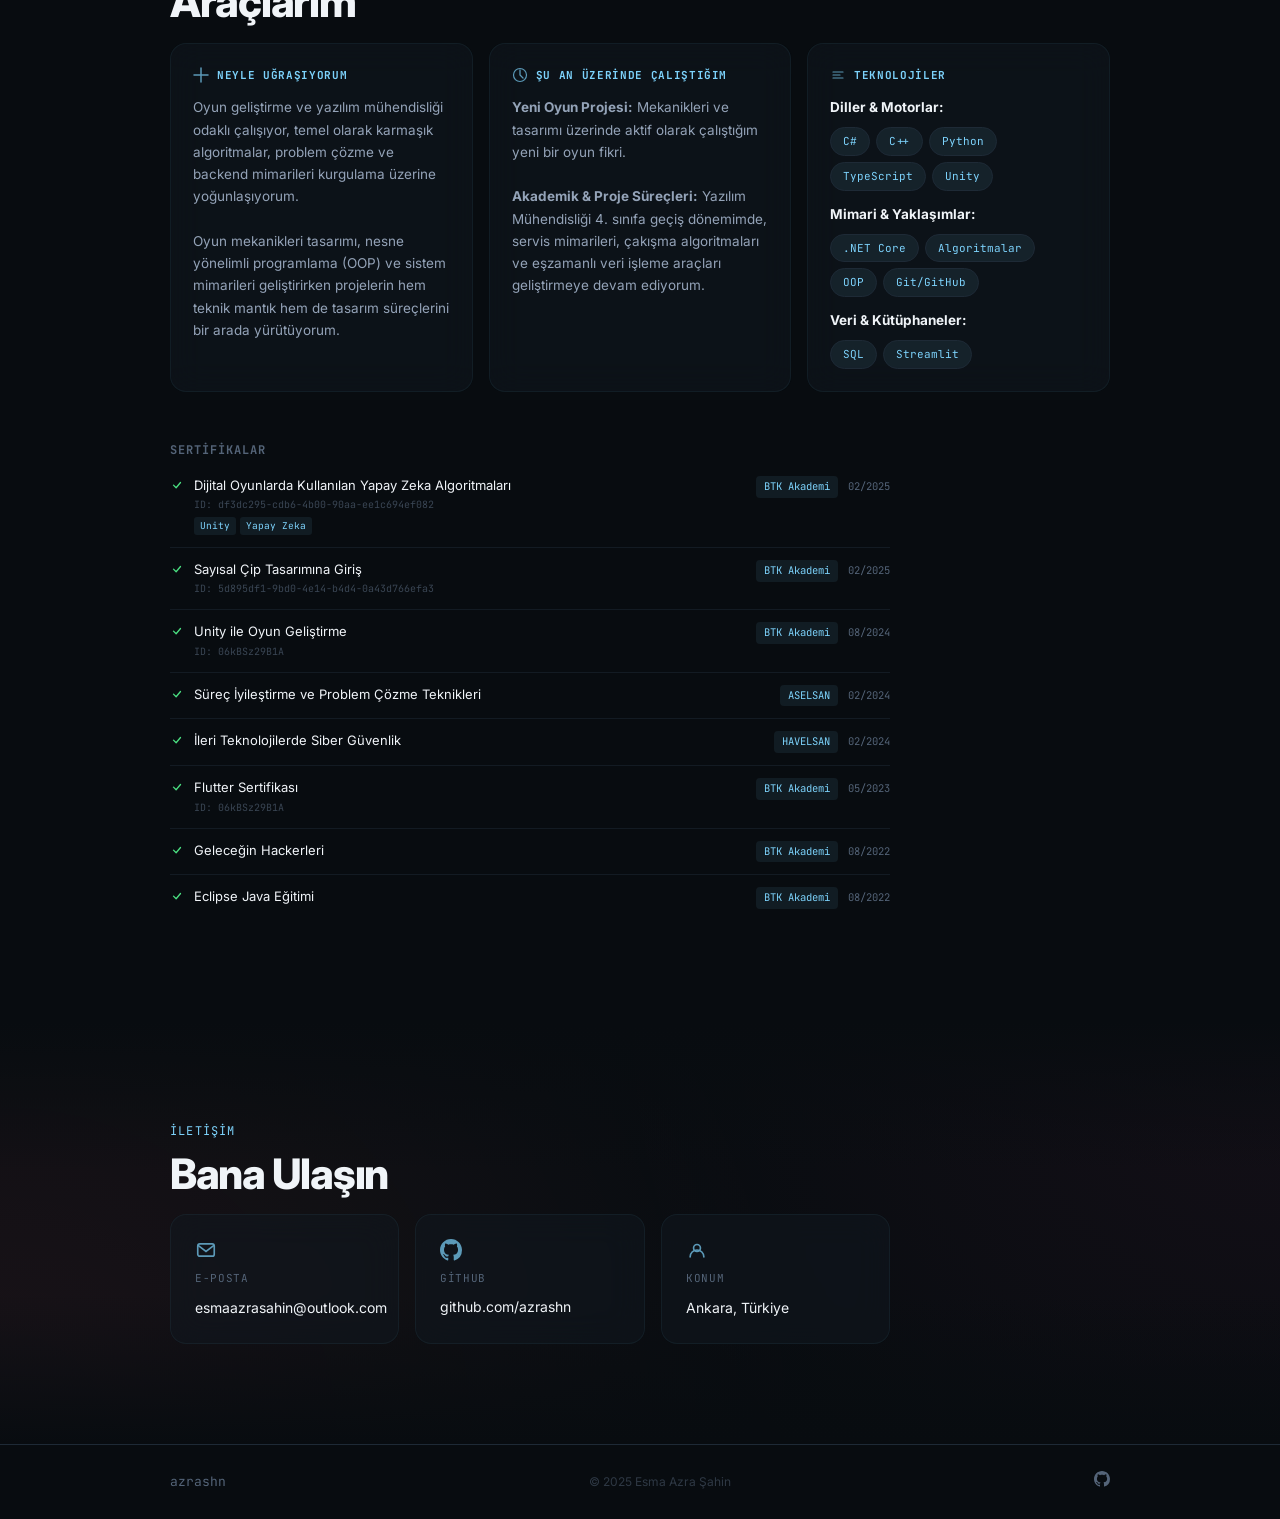
==== commit 233357b3: "feat: implement combo system with HUD, sound effects, and post-game social sharing buttons" ====
--- a/index.html
+++ b/index.html
@@ -71,7 +71,7 @@
         <li><a href="#iletisim" class="nav-link" data-section="iletisim" data-i18n="nav_contact">İletişim</a></li>
       </ul>
       <a href="#hero" class="nav-logo">
-        <img src="logo.png" alt="PWRHP Logo" class="logo-img">
+        <img src="assets/logo.png" alt="PWRHP Logo" class="logo-img">
         <span class="logo-text">azrashn</span>
       </a>
     </div>
@@ -105,7 +105,7 @@
       <div class="hero-cta">
         <a href="#projeler" class="btn-primary" data-i18n="hero_btn_projects">Projeleri Gör</a>
         <a href="#iletisim" class="btn-ghost" data-i18n="hero_btn_contact">İletişim</a>
-        <a href="Özgeçmiş.pdf" download target="_blank" class="btn-cv"><span data-i18n="hero_btn_cv">CV İndir</span>
+        <a href="assets/Özgeçmiş.pdf" download target="_blank" class="btn-cv"><span data-i18n="hero_btn_cv">CV İndir</span>
           <svg width="14" height="14" viewBox="0 0 16 16" fill="none" stroke="currentColor" stroke-width="1.5"
             stroke-linecap="round" stroke-linejoin="round">
             <path d="M4 6l4 4 4-4M8 10V1M2 14h12" />
@@ -356,9 +356,6 @@
               </svg>
               <span data-i18n="project_btn_video">videoyu izle</span>
             </button>
-          </div>
-          <div style="margin-top: 12px; font-size: 0.85em; color: var(--text-dim, #9ca3af);" data-i18n="project_1_repo_note">
-            Ekip projesi — repo yönetimi başka bir üyede
           </div>
         </article>
 
@@ -672,20 +669,6 @@
             <span class="tech-tag">SQL</span>
             <span class="tech-tag">Streamlit</span>
           </div>
-        </div>
-        <div class="glass-card info-card">
-          <h3>
-            <svg width="16" height="16" viewBox="0 0 16 16" fill="none" aria-hidden="true">
-              <circle cx="8" cy="8" r="6.5" stroke="currentColor" stroke-width="1.2" />
-              <ellipse cx="8" cy="8" rx="2.5" ry="6.5" stroke="currentColor" stroke-width="1.2" />
-              <path d="M1.5 8h13" stroke="currentColor" stroke-width="1.2" />
-            </svg>
-            <span data-i18n="tools_languages_title">Diller</span>
-          </h3>
-          <p data-i18n="tools_languages_desc">
-            <strong>İngilizce</strong> — B1<br>
-            <strong>Almanca</strong> — A1
-          </p>
         </div>
       </div>
 
@@ -1348,8 +1331,161 @@
     </svg>
   </div>
 
+  <!-- ═══ EASTER EGG TRIGGER & MODAL ═══ -->
+  <!-- Sol alt kosedeki yumurta tetikleyicisi -->
+  <div class="egg-trigger" id="eggTrigger" title="Torre di Pasta Mini Game" data-i18n-title="easter_egg_tooltip">
+    <img src="assets/start.png" id="eggTriggerImg" alt="Easter Egg" draggable="false">
+  </div>
+
+  <!-- Oyun Modali Overlay -->
+  <div class="pasta-game-overlay" id="pastaGameModal">
+    <div class="game-panel" id="gamePanel">
+
+      <!-- Modal Close Button -->
+      <button class="pasta-game-close" id="pastaGameCloseBtn" aria-label="Kapat">
+        <svg width="24" height="24" viewBox="0 0 24 24" fill="none" stroke="currentColor" stroke-width="2">
+          <path d="M18 6L6 18M6 6l12 12" />
+        </svg>
+      </button>
+
+      <!-- Title Banner -->
+      <div class="game-title-banner">
+        <svg class="title-swirl-left" viewBox="0 0 40 20">
+          <path class="swirl-svg" d="M38 10 C30 2, 20 18, 10 10 C5 5, 2 10, 0 10"/>
+        </svg>
+        <h1>TORRE DI PASTA BALANCE</h1>
+        <svg class="title-swirl-right" viewBox="0 0 40 20">
+          <path class="swirl-svg" d="M2 10 C10 2, 20 18, 30 10 C35 5, 38 10, 40 10"/>
+        </svg>
+      </div>
+
+      <!-- HUD -->
+      <div class="game-hud">
+        <div class="hud-item">
+          <div class="hud-label">Skor</div>
+          <div class="hud-value" id="pastaScoreVal">0</div>
+        </div>
+        <div class="hud-item">
+          <div class="hud-label">En İyi</div>
+          <div class="hud-value" id="pastaBestVal">0</div>
+        </div>
+        <div class="hud-item hud-combo" id="comboHud" style="display:none;">
+          <div class="hud-label">Combo</div>
+          <div class="hud-value" id="comboVal">0</div>
+        </div>
+      </div>
+
+      <!-- Game Field (Canvas) -->
+      <div class="game-field" id="pastaGameField">
+        <canvas id="pastaGameCanvas"></canvas>
+
+        <!-- Floating particles -->
+        <div class="particle particle-gold" style="width:6px;height:6px;left:15%;bottom:180px;animation-delay:0s;"></div>
+        <div class="particle particle-gold" style="width:4px;height:4px;left:35%;bottom:200px;animation-delay:1.5s;"></div>
+        <div class="particle particle-gold" style="width:5px;height:5px;left:60%;bottom:160px;animation-delay:3s;"></div>
+        <div class="particle particle-gold" style="width:3px;height:3px;left:80%;bottom:220px;animation-delay:4.5s;"></div>
+        <div class="particle particle-gold" style="width:5px;height:5px;left:25%;bottom:250px;animation-delay:2s;"></div>
+      </div>
+
+      <!-- Game Actions (Start / Game Over) -->
+      <div class="pasta-game-actions" id="pastaGameActions">
+        <h2 id="pastaGameTitle">Torre di Pasta 🍝</h2>
+        <p id="pastaGameDesc" style="margin-bottom: 20px; color: var(--gold-light); font-size: 14px; text-align: center;">Kule sağa veya sola devrilirken ekranın o tarafına tıklayarak dengele!</p>
+        <button class="btn-primary" id="pastaGameStartBtn">Başla</button>
+      </div>
+
+      <!-- Ground Layer -->
+      <div class="ground-layer">
+        <div class="table-edge"></div>
+        <div class="tablecloth"></div>
+      </div>
+
+      <!-- Pasta Tower -->
+      <div class="pasta-tower-container" id="pastaTower">
+        <!-- Steam effects -->
+        <div class="steam" style="top:-20px;left:15px;"></div>
+        <div class="steam" style="top:-25px;left:30px;"></div>
+        <div class="steam" style="top:-15px;left:5px;"></div>
+
+        <div class="tower-stack">
+          <!-- Tortellini (top cap) -->
+          <div class="pasta-piece" style="animation: gentleBob 2.5s ease-in-out infinite; animation-delay: 0.8s;">
+            <div class="tortellini"></div>
+          </div>
+
+          <!-- Rotini spiral -->
+          <div class="pasta-piece" style="animation: gentleBob 3s ease-in-out infinite; animation-delay: 0.4s;">
+            <div class="rotini">
+              <div class="rotini-coil"></div>
+              <div class="rotini-coil"></div>
+              <div class="rotini-coil"></div>
+              <div class="rotini-coil"></div>
+              <div class="rotini-coil"></div>
+            </div>
+          </div>
+
+          <!-- Meatball stack -->
+          <div class="pasta-piece" style="animation: gentleBob 2.8s ease-in-out infinite; animation-delay: 0.2s;">
+            <div class="meatball-stack">
+              <div class="meatball"></div>
+              <div class="meatball" style="position:relative;top:-8px;"></div>
+              <div class="meatball"></div>
+            </div>
+          </div>
+
+          <!-- Ravioli base -->
+          <div class="pasta-piece">
+            <div class="ravioli"></div>
+          </div>
+        </div>
+
+        <!-- Ceramic Plate -->
+        <div class="ceramic-plate">
+          <span class="plate-decor"></span>
+          <span class="plate-decor"></span>
+          <span class="plate-decor"></span>
+        </div>
+      </div>
+
+      <!-- Balance Meter -->
+      <div class="balance-meter">
+        <!-- Spoon indicator -->
+        <div class="spoon-indicator">
+          <svg viewBox="0 0 28 28" fill="none">
+            <ellipse cx="14" cy="7" rx="8" ry="6" fill="none" stroke="var(--gold)" stroke-width="1.5"/>
+            <ellipse cx="14" cy="7" rx="5" ry="4" fill="rgba(212, 168, 67, 0.2)"/>
+            <line x1="14" y1="13" x2="14" y2="26" stroke="var(--gold)" stroke-width="2" stroke-linecap="round"/>
+          </svg>
+        </div>
+        <div class="meter-track">
+          <div class="meter-fill meter-fill-left"></div>
+          <div class="meter-fill meter-fill-right"></div>
+          <div class="meter-center"></div>
+        </div>
+        <span class="meter-label">Denge</span>
+      </div>
+
+      <!-- Chef Mascot -->
+      <div class="chef-mascot" id="chefMascot">
+        <img src="assets/chef_mascot.jpg" alt="Chef Mascot - Blue blob developer as master chef">
+      </div>
+
+      <!-- Speech Bubble -->
+      <div class="speech-bubble" id="speechBubble">
+        <span>Ravioli dengede... ama sakın gizli malzemeyi düşürme! 👉</span>
+        <!-- Pasta swirl tail -->
+        <svg class="swirl-tail" viewBox="0 0 30 24" fill="none">
+          <path d="M15 0 C18 8, 25 10, 20 16 C18 20, 12 22, 15 24" stroke="rgba(212, 168, 67, 0.3)" stroke-width="1.5" fill="none" stroke-linecap="round"/>
+          <path d="M12 4 C10 12, 5 14, 10 18" stroke="rgba(212, 168, 67, 0.2)" stroke-width="1" fill="none" stroke-linecap="round"/>
+        </svg>
+      </div>
+
+    </div>
+  </div>
+
   <script src="translations.js"></script>
   <script src="script.js"></script>
+  <script src="pasta-game.js"></script>
 </body>
 
 </html>
--- a/style.css
+++ b/style.css
@@ -3147,4 +3147,126 @@
   .speech-bubble {
     display: none;
   }
+}
+
+/* ═══════════════════════════════════════════
+   SKOR PAYLAŞIM BUTONLARI
+   ═══════════════════════════════════════════ */
+.share-buttons {
+  display: flex;
+  flex-direction: column;
+  align-items: center;
+  gap: 8px;
+  margin-top: 14px;
+}
+
+.share-label {
+  font-size: 11px;
+  color: rgba(255, 255, 255, 0.5);
+  text-transform: uppercase;
+  letter-spacing: 1.5px;
+  font-weight: 600;
+}
+
+.share-btn-row {
+  display: flex;
+  gap: 10px;
+}
+
+.share-btn {
+  display: flex;
+  align-items: center;
+  justify-content: center;
+  width: 40px;
+  height: 40px;
+  border-radius: 50%;
+  border: 1px solid rgba(255, 255, 255, 0.15);
+  background: rgba(255, 255, 255, 0.06);
+  color: #e6edf3;
+  text-decoration: none;
+  transition: all 0.25s ease;
+  backdrop-filter: blur(4px);
+}
+
+.share-btn:hover {
+  transform: scale(1.12);
+  border-color: rgba(255, 255, 255, 0.3);
+}
+
+.share-btn-twitter:hover {
+  background: rgba(29, 161, 242, 0.2);
+  border-color: #1da1f2;
+  color: #1da1f2;
+}
+
+.share-btn-linkedin:hover {
+  background: rgba(10, 102, 194, 0.2);
+  border-color: #0a66c2;
+  color: #0a66c2;
+}
+
+/* ═══════════════════════════════════════════
+   COMBO HUD
+   ═══════════════════════════════════════════ */
+.hud-combo {
+  position: relative;
+}
+
+.hud-combo .hud-value {
+  color: #ffd700;
+  text-shadow: 0 0 8px rgba(255, 215, 0, 0.5);
+  animation: comboPulse 0.8s ease-in-out infinite;
+}
+
+.hud-combo .hud-label {
+  color: #ffd700;
+  opacity: 0.8;
+}
+
+@keyframes comboPulse {
+  0%, 100% { transform: scale(1); }
+  50% { transform: scale(1.08); }
+}
+
+/* ═══════════════════════════════════════════
+   KONAMİ KODU EASTER EGG
+   ═══════════════════════════════════════════ */
+@keyframes konamiBounce {
+  0% { transform: translateY(0); }
+  25% { transform: translateY(-18px) rotate(-1deg); }
+  50% { transform: translateY(0); }
+  75% { transform: translateY(-8px) rotate(0.5deg); }
+  100% { transform: translateY(0); }
+}
+
+.konami-bounce {
+  animation: konamiBounce 0.6s cubic-bezier(0.36, 0.07, 0.19, 0.97) both;
+}
+
+.konami-toast {
+  position: fixed;
+  top: -60px;
+  left: 50%;
+  transform: translateX(-50%);
+  background: linear-gradient(135deg, rgba(125, 211, 252, 0.15), rgba(129, 140, 248, 0.15));
+  border: 1px solid rgba(125, 211, 252, 0.3);
+  backdrop-filter: blur(12px);
+  -webkit-backdrop-filter: blur(12px);
+  color: #f0f4f8;
+  padding: 12px 28px;
+  border-radius: 100px;
+  font-size: 15px;
+  font-weight: 600;
+  font-family: 'Inter', sans-serif;
+  z-index: 9999;
+  pointer-events: none;
+  transition: top 0.5s cubic-bezier(0.34, 1.56, 0.64, 1), opacity 0.4s ease;
+  opacity: 0;
+  box-shadow: 0 8px 32px rgba(0, 0, 0, 0.3), 0 0 60px rgba(125, 211, 252, 0.1);
+  white-space: nowrap;
+}
+
+.konami-toast.show {
+  top: 24px;
+  opacity: 1;
 }
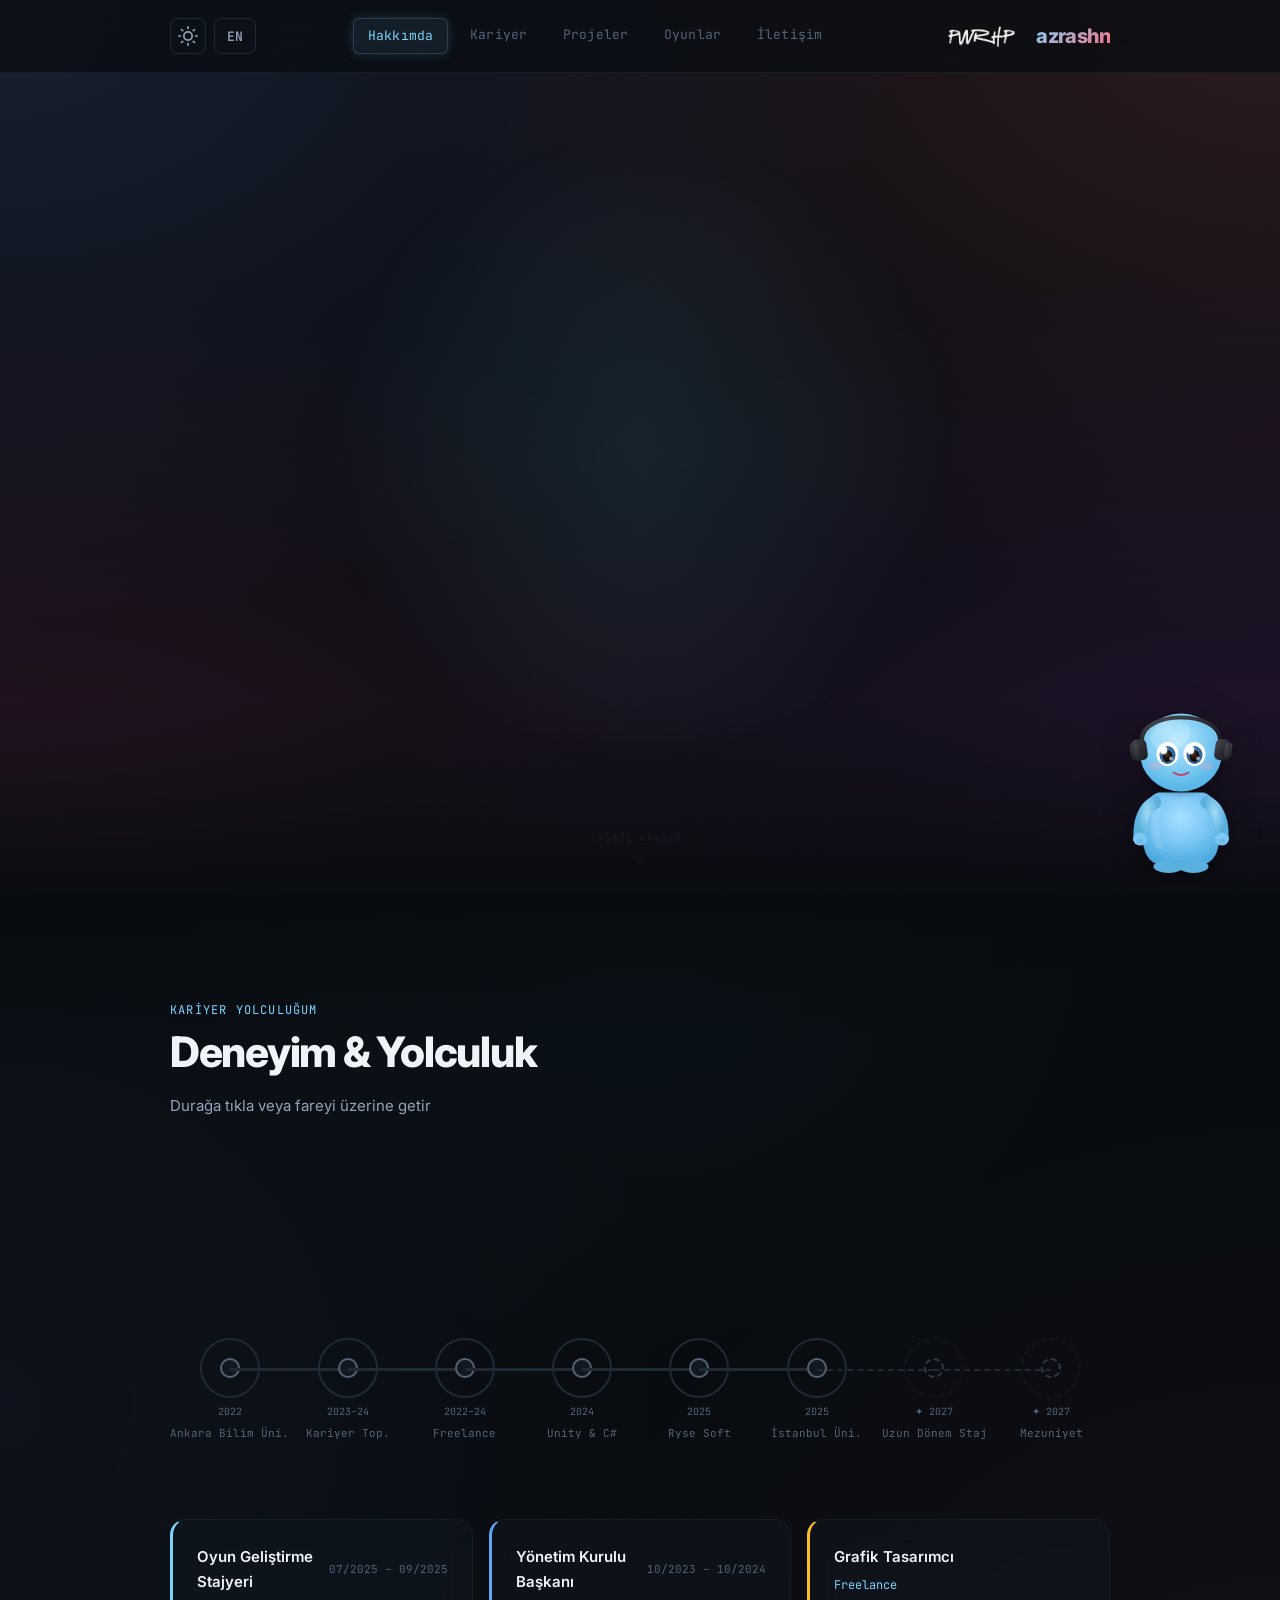
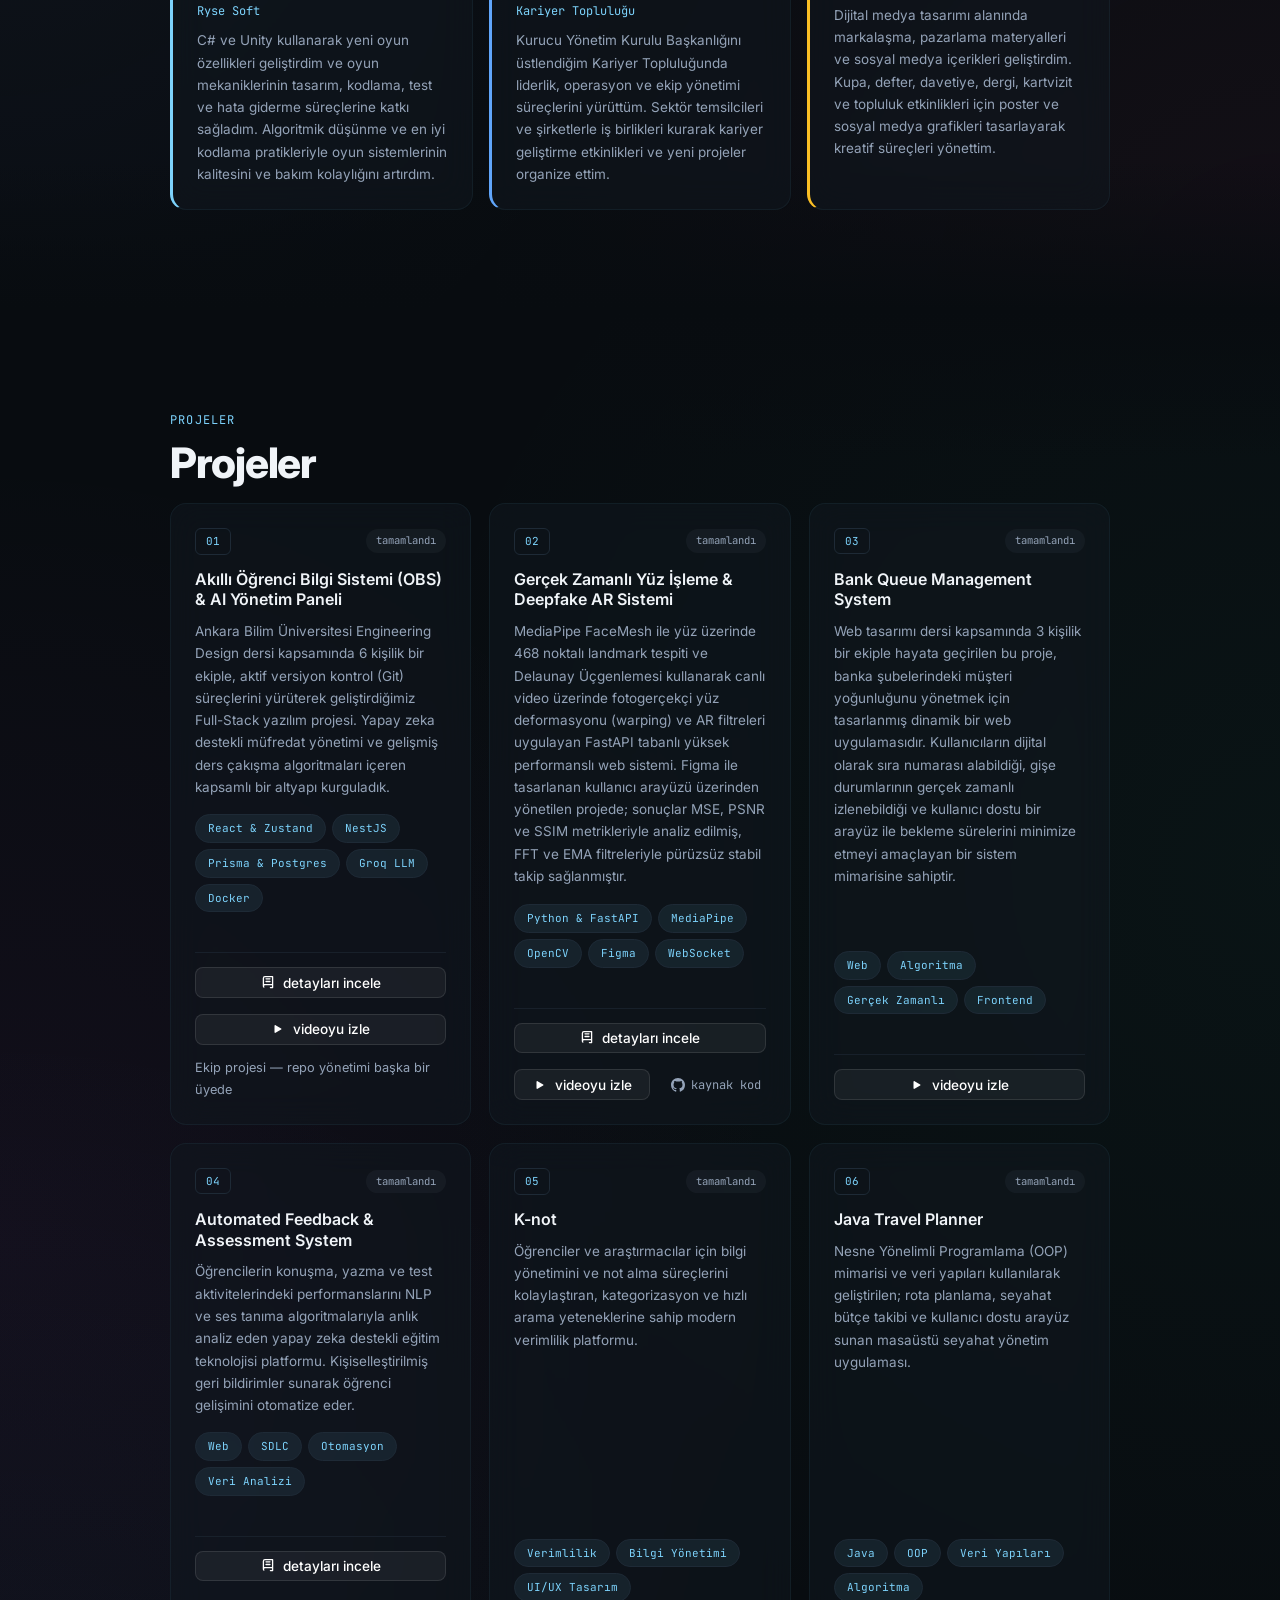
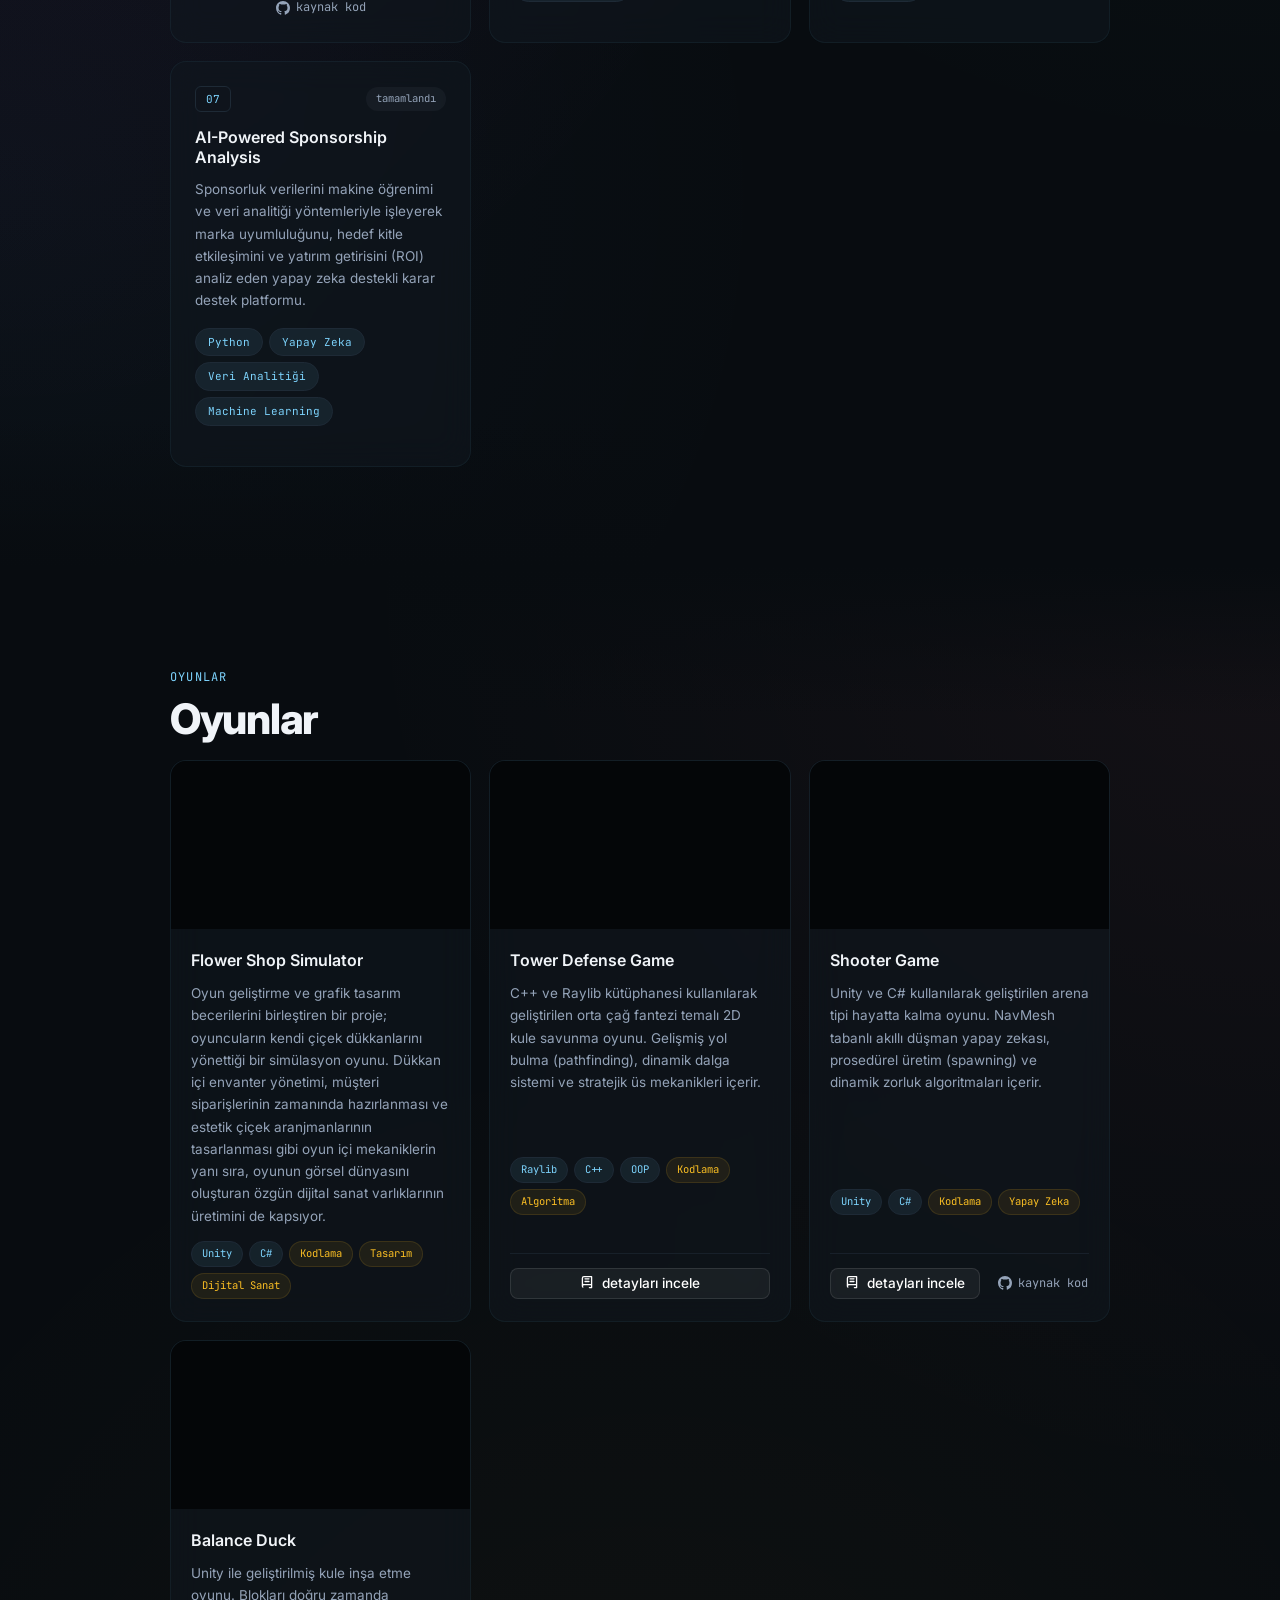
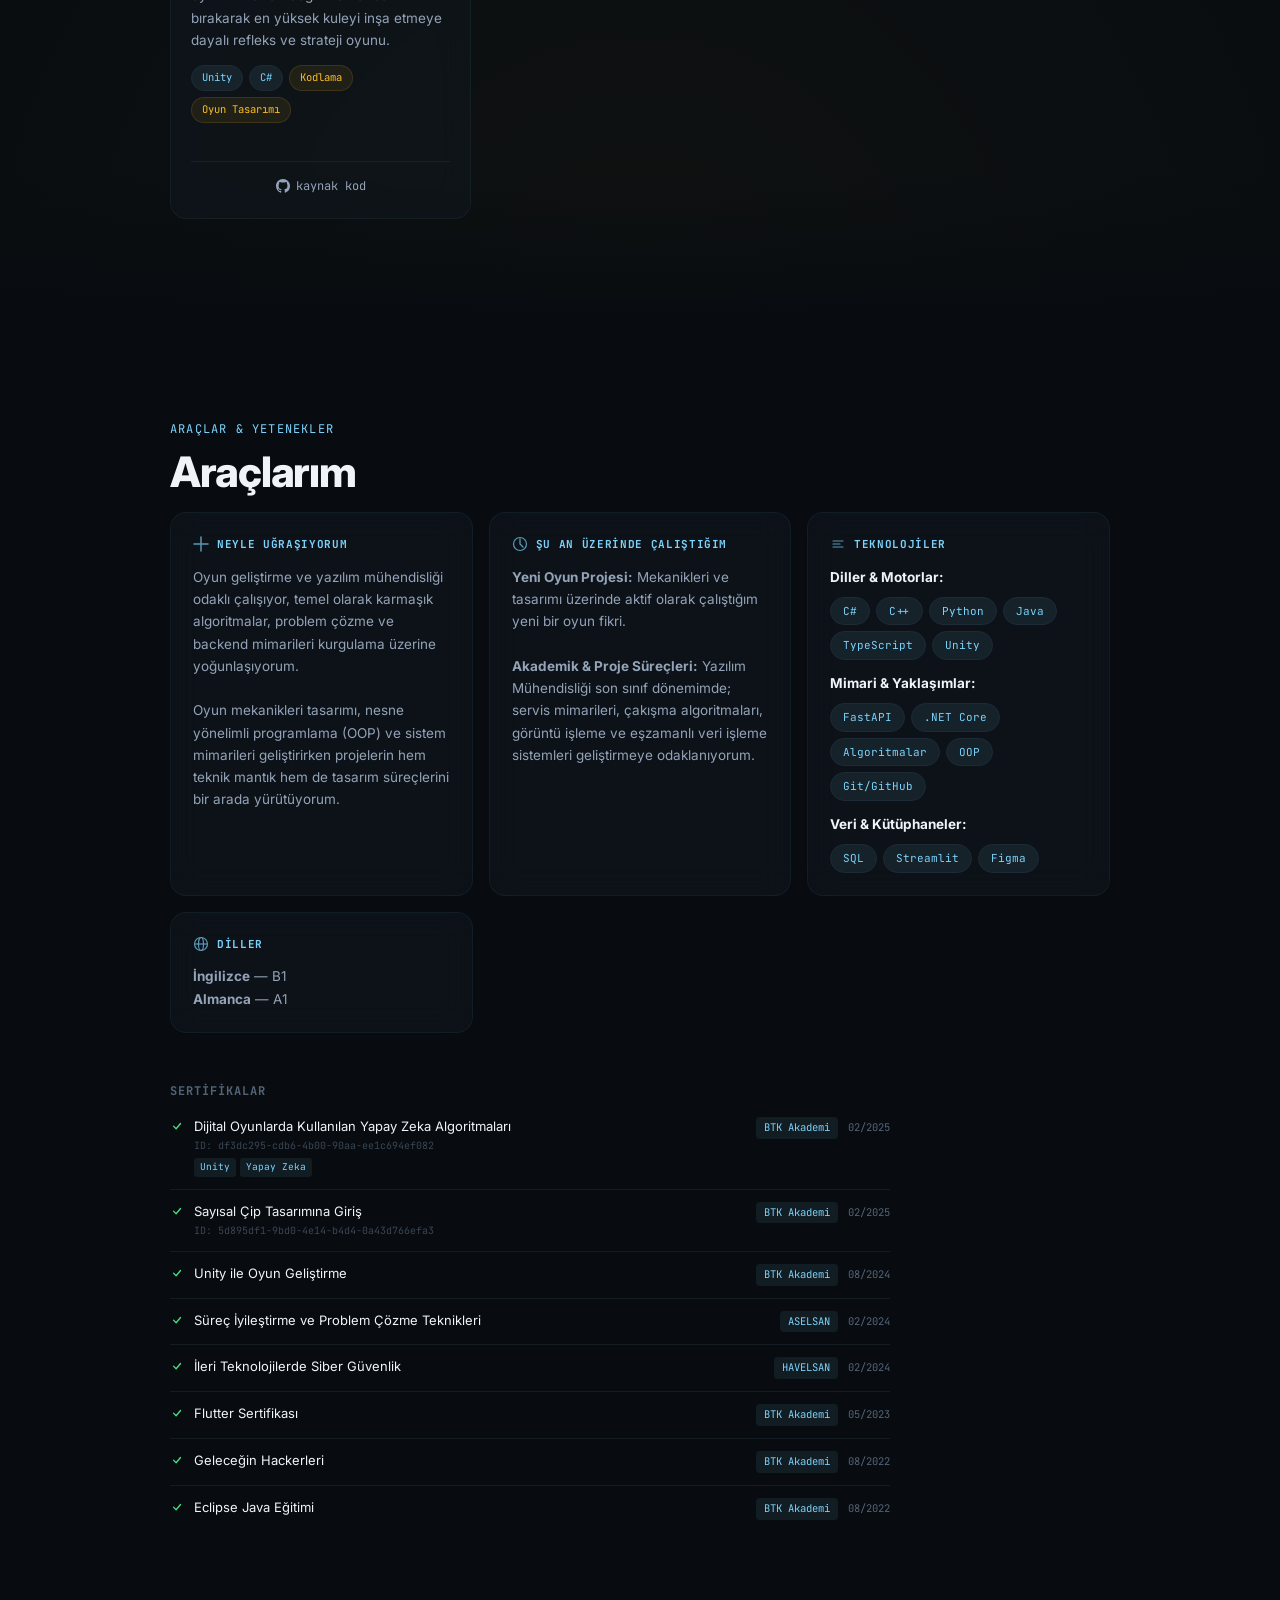
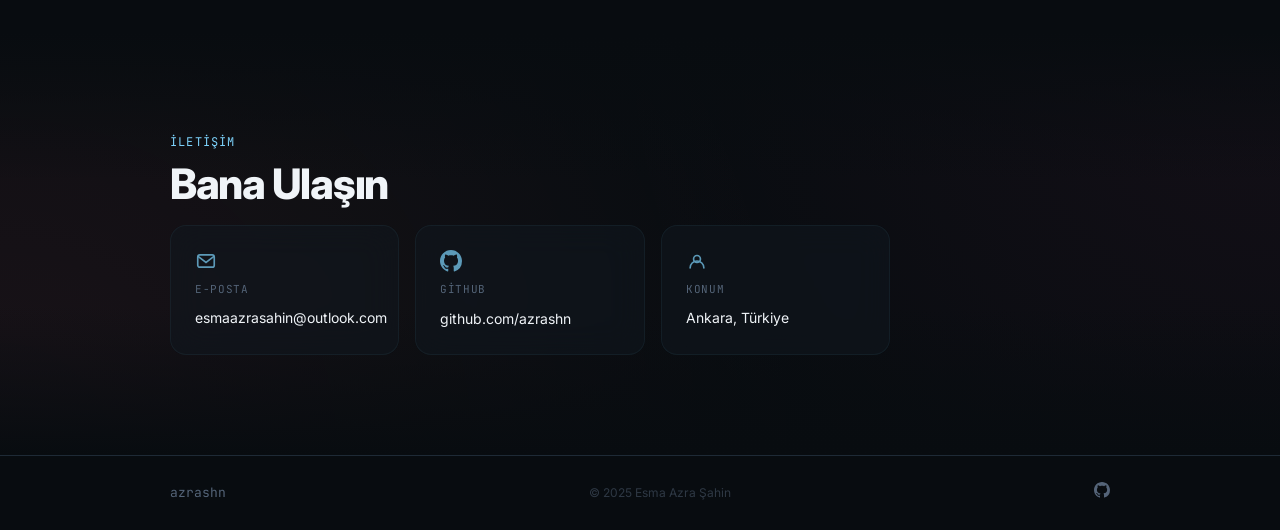
==== commit 145e3c21: "feat: update portfolio content with new projects, experiences, and translations" ====
--- a/index.html
+++ b/index.html
@@ -71,7 +71,7 @@
         <li><a href="#iletisim" class="nav-link" data-section="iletisim" data-i18n="nav_contact">İletişim</a></li>
       </ul>
       <a href="#hero" class="nav-logo">
-        <img src="assets/logo.png" alt="PWRHP Logo" class="logo-img">
+        <img src="logo.png" alt="PWRHP Logo" class="logo-img">
         <span class="logo-text">azrashn</span>
       </a>
     </div>
@@ -105,7 +105,7 @@
       <div class="hero-cta">
         <a href="#projeler" class="btn-primary" data-i18n="hero_btn_projects">Projeleri Gör</a>
         <a href="#iletisim" class="btn-ghost" data-i18n="hero_btn_contact">İletişim</a>
-        <a href="assets/Özgeçmiş.pdf" download target="_blank" class="btn-cv"><span data-i18n="hero_btn_cv">CV İndir</span>
+        <a href="Özgeçmiş.pdf" download target="_blank" class="btn-cv"><span data-i18n="hero_btn_cv">CV İndir</span>
           <svg width="14" height="14" viewBox="0 0 16 16" fill="none" stroke="currentColor" stroke-width="1.5"
             stroke-linecap="round" stroke-linejoin="round">
             <path d="M4 6l4 4 4-4M8 10V1M2 14h12" />
@@ -140,7 +140,7 @@
           <div class="journey-card">
             <div class="journey-card-accent"></div>
             <h4 data-i18n="journey_title_1">Ankara Bilim Üniversitesi</h4>
-            <p class="journey-card-role" data-i18n="journey_role_1">Yazılım Mühendisliği — Son sınıf</p>
+            <p class="journey-card-role" data-i18n="journey_role_1">Yazılım Mühendisliği — Lisans Eğitimi (2022 - 2027)</p>
             <p class="journey-card-desc" data-i18n="journey_desc_1">OOP, C++, C#, Python, veri yapıları ve algoritma
               derslerinde güçlü bir teknik
               altyapı edinmekteyim.</p>
@@ -152,14 +152,14 @@
           <div class="journey-node">
             <div class="journey-node-ring"></div>
             <div class="journey-node-dot"></div>
-            <span class="journey-node-year">2023</span>
+            <span class="journey-node-year">2023–24</span>
           </div>
           <span class="journey-node-label" data-i18n="journey_node_2">Kariyer Top.</span>
           <div class="journey-card">
             <div class="journey-card-accent"></div>
             <h4 data-i18n="journey_title_2">Kariyer Topluluğu Başkanı</h4>
             <p class="journey-card-role" data-i18n="journey_role_2">Yönetim Kurulu Başkanı — 10/2023 – 10/2024</p>
-            <p class="journey-card-desc" data-i18n="journey_desc_2">Kurucu üyesi olduğum Kariyer Topluluğunda liderlik
+            <p class="journey-card-desc" data-i18n="journey_desc_2">Kurucu Yönetim Kurulu Başkanı olduğum Kariyer Topluluğunda liderlik
               ve organizasyon yönetimi
               deneyimi kazandım. Kariyer etkinlikleri
               planlayıp iş birlikleri kurdum.</p>
@@ -282,9 +282,7 @@
           </div>
           <p class="exp-company" data-i18n="exp_company_1">Ryse Soft</p>
           <p class="exp-desc" data-i18n="exp_desc_1">
-            C# ve Unity kullanarak yeni oyun özellikleri geliştirdim ve oyun tasarımı öğrendim.
-            Oyun mekaniklerinin tasarım, kodlama, test ve hata giderme süreçlerine katkı sağladım.
-            Oyun kurgusu yapmayı ve döküman hazırlamayı öğrendim.
+            C# ve Unity kullanarak yeni oyun özellikleri geliştirdim ve oyun mekaniklerinin tasarım, kodlama, test ve hata giderme süreçlerine katkı sağladım. Algoritmik düşünme ve en iyi kodlama pratikleriyle oyun sistemlerinin kalitesini ve bakım kolaylığını artırdım.
           </p>
         </div>
         <div class="glass-card exp-card" data-accent="blue">
@@ -294,9 +292,7 @@
           </div>
           <p class="exp-company" data-i18n="exp_company_2">Kariyer Topluluğu</p>
           <p class="exp-desc" data-i18n="exp_desc_2">
-            Liderlik ve operasyon yönetimi deneyimi kazandım. Kariyer geliştirme etkinlikleri
-            planlayıp yürüttüm, yeni projeler oluşturdum. Topluluk üyeleriyle etkileşimi artırma
-            ve şirket/organizasyonlarla iş birlikleri kurma konularında deneyim edindim.
+            Kurucu Yönetim Kurulu Başkanlığını üstlendiğim Kariyer Topluluğunda liderlik, operasyon ve ekip yönetimi süreçlerini yürüttüm. Sektör temsilcileri ve şirketlerle iş birlikleri kurarak kariyer geliştirme etkinlikleri ve yeni projeler organize ettim.
           </p>
         </div>
         <div class="glass-card exp-card" data-accent="amber">
@@ -357,6 +353,9 @@
               <span data-i18n="project_btn_video">videoyu izle</span>
             </button>
           </div>
+          <div style="margin-top: 12px; font-size: 0.85em; color: var(--text-dim, #9ca3af);" data-i18n="project_1_repo_note">
+            Ekip projesi — repo yönetimi başka bir üyede
+          </div>
         </article>
 
         <article class="glass-card project-card" data-accent="blue">
@@ -365,16 +364,13 @@
             <span class="project-status status-done" data-i18n="project_status_done">tamamlandı</span>
           </div>
           <h3 data-i18n="project_2_title">Gerçek Zamanlı Yüz İşleme & Deepfake AR Sistemi</h3>
-          <p data-i18n="project_2_desc">6 kişilik geliştirici ekibiyle birlikte, kameradan alınan canlı görüntüler
-            üzerinde fotogerçekçi yüz
-            manipülasyonu ve Deepfake tabanlı AR filtreleri uygulayan yüksek performanslı bir sistem mimarisi
-            geliştirdik. MediaPipe Face Mesh, Delaunay Üçgenlemesi ve ileri seviye görüntü işleme algoritmalarından
-            (FFT, EMA) yararlandık.</p>
+          <p data-i18n="project_2_desc">MediaPipe FaceMesh ile yüz üzerinde 468 noktalı landmark tespiti ve Delaunay Üçgenlemesi kullanarak canlı video üzerinde fotogerçekçi yüz deformasyonu (warping) ve AR filtreleri uygulayan FastAPI tabanlı yüksek performanslı web sistemi. Figma ile tasarlanan kullanıcı arayüzü üzerinden yönetilen projede; sonuçlar MSE, PSNR ve SSIM metrikleriyle analiz edilmiş, FFT ve EMA filtreleriyle pürüzsüz stabil takip sağlanmıştır.</p>
           <div class="project-tags">
-            <span class="tech-tag">Python & OpenCV</span>
+            <span class="tech-tag">Python & FastAPI</span>
             <span class="tech-tag">MediaPipe</span>
+            <span class="tech-tag">OpenCV</span>
+            <span class="tech-tag">Figma</span>
             <span class="tech-tag">WebSocket</span>
-            <span class="tech-tag">REST API</span>
           </div>
           <div class="project-links">
             <button class="project-link details-btn" data-modal="facialDetailsModal" aria-label="Detayları İncele">
@@ -466,6 +462,50 @@
               </svg>
               <span data-i18n="project_btn_code">kaynak kod</span>
             </a>
+          </div>
+        </article>
+
+        <article class="glass-card project-card" data-accent="rose">
+          <div class="project-header">
+            <span class="project-number">05</span>
+            <span class="project-status status-done" data-i18n="project_status_done">tamamlandı</span>
+          </div>
+          <h3 data-i18n="project_5_title">K-not</h3>
+          <p data-i18n="project_5_desc">Öğrenciler ve araştırmacılar için bilgi yönetimini ve not alma süreçlerini kolaylaştıran, kategorizasyon ve hızlı arama yeteneklerine sahip modern verimlilik platformu.</p>
+          <div class="project-tags">
+            <span class="tech-tag">Verimlilik</span>
+            <span class="tech-tag">Bilgi Yönetimi</span>
+            <span class="tech-tag">UI/UX Tasarım</span>
+          </div>
+        </article>
+
+        <article class="glass-card project-card" data-accent="emerald">
+          <div class="project-header">
+            <span class="project-number">06</span>
+            <span class="project-status status-done" data-i18n="project_status_done">tamamlandı</span>
+          </div>
+          <h3 data-i18n="project_6_title">Java Travel Planner</h3>
+          <p data-i18n="project_6_desc">Nesne Yönelimli Programlama (OOP) mimarisi ve veri yapıları kullanılarak geliştirilen; rota planlama, seyahat bütçe takibi ve kullanıcı dostu arayüz sunan masaüstü seyahat yönetim uygulaması.</p>
+          <div class="project-tags">
+            <span class="tech-tag">Java</span>
+            <span class="tech-tag">OOP</span>
+            <span class="tech-tag">Veri Yapıları</span>
+            <span class="tech-tag">Algoritma</span>
+          </div>
+        </article>
+
+        <article class="glass-card project-card" data-accent="indigo">
+          <div class="project-header">
+            <span class="project-number">07</span>
+            <span class="project-status status-done" data-i18n="project_status_done">tamamlandı</span>
+          </div>
+          <h3 data-i18n="project_7_title">AI-Powered Sponsorship Analysis</h3>
+          <p data-i18n="project_7_desc">Sponsorluk verilerini makine öğrenimi ve veri analitiği yöntemleriyle işleyerek marka uyumluluğunu, hedef kitle etkileşimini ve yatırım getirisini (ROI) analiz eden yapay zeka destekli karar destek platformu.</p>
+          <div class="project-tags">
+            <span class="tech-tag">Python</span>
+            <span class="tech-tag">Yapay Zeka</span>
+            <span class="tech-tag">Veri Analitiği</span>
+            <span class="tech-tag">Machine Learning</span>
           </div>
         </article>
 
@@ -632,11 +672,7 @@
             </svg>
             <span data-i18n="tools_current">Şu an üzerinde çalıştığım</span>
           </h3>
-          <p data-i18n="tools_current_desc"><strong>Yeni Oyun Projesi:</strong> Mekanikleri ve tasarımı üzerinde aktif
-            olarak çalıştığım yeni bir oyun
-            fikri.<br><br>
-            <strong>Akademik & Proje Süreçleri:</strong> Yazılım Mühendisliği 4. sınıfa geçiş dönemimde, servis
-            mimarileri, çakışma algoritmaları ve eşzamanlı veri işleme araçları geliştirmeye devam ediyorum.
+          <p data-i18n="tools_current_desc"><strong>Yeni Oyun Projesi:</strong> Mekanikleri ve tasarımı üzerinde aktif olarak çalıştığım yeni bir oyun fikri.<br><br><strong>Akademik & Proje Süreçleri:</strong> Yazılım Mühendisliği son sınıf dönemimde; servis mimarileri, çakışma algoritmaları, görüntü işleme ve eşzamanlı veri işleme sistemleri geliştirmeye odaklanıyorum.
           </p>
         </div>
         <div class="glass-card info-card">
@@ -652,12 +688,14 @@
             <span class="tech-tag">C#</span>
             <span class="tech-tag">C++</span>
             <span class="tech-tag">Python</span>
+            <span class="tech-tag">Java</span>
             <span class="tech-tag">TypeScript</span>
             <span class="tech-tag">Unity</span>
           </div>
           <div style="font-size: 0.9em; margin-bottom: 8px; color: var(--text-color);"><strong
               data-i18n="tools_arch">Mimari & Yaklaşımlar:</strong></div>
           <div class="tool-tags" style="margin-bottom: 12px;">
+            <span class="tech-tag">FastAPI</span>
             <span class="tech-tag">.NET Core</span>
             <span class="tech-tag">Algoritmalar</span>
             <span class="tech-tag">OOP</span>
@@ -668,7 +706,22 @@
           <div class="tool-tags">
             <span class="tech-tag">SQL</span>
             <span class="tech-tag">Streamlit</span>
-          </div>
+            <span class="tech-tag">Figma</span>
+          </div>
+        </div>
+        <div class="glass-card info-card">
+          <h3>
+            <svg width="16" height="16" viewBox="0 0 16 16" fill="none" aria-hidden="true">
+              <circle cx="8" cy="8" r="6.5" stroke="currentColor" stroke-width="1.2" />
+              <ellipse cx="8" cy="8" rx="2.5" ry="6.5" stroke="currentColor" stroke-width="1.2" />
+              <path d="M1.5 8h13" stroke="currentColor" stroke-width="1.2" />
+            </svg>
+            <span data-i18n="tools_languages_title">Diller</span>
+          </h3>
+          <p data-i18n="tools_languages_desc">
+            <strong>İngilizce</strong> — B1<br>
+            <strong>Almanca</strong> — A1
+          </p>
         </div>
       </div>
 
@@ -718,7 +771,6 @@
               </svg>
               <div class="cert-text">
                 <span class="cert-name" data-i18n="cert_3">Unity ile Oyun Geliştirme</span>
-                <span class="cert-credential">ID: 06kBSz29B1A</span>
               </div>
             </div>
             <div class="cert-meta">
@@ -764,7 +816,6 @@
               </svg>
               <div class="cert-text">
                 <span class="cert-name" data-i18n="cert_6">Flutter Sertifikası</span>
-                <span class="cert-credential">ID: 06kBSz29B1A</span>
               </div>
             </div>
             <div class="cert-meta">
@@ -1331,161 +1382,8 @@
     </svg>
   </div>
 
-  <!-- ═══ EASTER EGG TRIGGER & MODAL ═══ -->
-  <!-- Sol alt kosedeki yumurta tetikleyicisi -->
-  <div class="egg-trigger" id="eggTrigger" title="Torre di Pasta Mini Game" data-i18n-title="easter_egg_tooltip">
-    <img src="assets/start.png" id="eggTriggerImg" alt="Easter Egg" draggable="false">
-  </div>
-
-  <!-- Oyun Modali Overlay -->
-  <div class="pasta-game-overlay" id="pastaGameModal">
-    <div class="game-panel" id="gamePanel">
-
-      <!-- Modal Close Button -->
-      <button class="pasta-game-close" id="pastaGameCloseBtn" aria-label="Kapat">
-        <svg width="24" height="24" viewBox="0 0 24 24" fill="none" stroke="currentColor" stroke-width="2">
-          <path d="M18 6L6 18M6 6l12 12" />
-        </svg>
-      </button>
-
-      <!-- Title Banner -->
-      <div class="game-title-banner">
-        <svg class="title-swirl-left" viewBox="0 0 40 20">
-          <path class="swirl-svg" d="M38 10 C30 2, 20 18, 10 10 C5 5, 2 10, 0 10"/>
-        </svg>
-        <h1>TORRE DI PASTA BALANCE</h1>
-        <svg class="title-swirl-right" viewBox="0 0 40 20">
-          <path class="swirl-svg" d="M2 10 C10 2, 20 18, 30 10 C35 5, 38 10, 40 10"/>
-        </svg>
-      </div>
-
-      <!-- HUD -->
-      <div class="game-hud">
-        <div class="hud-item">
-          <div class="hud-label">Skor</div>
-          <div class="hud-value" id="pastaScoreVal">0</div>
-        </div>
-        <div class="hud-item">
-          <div class="hud-label">En İyi</div>
-          <div class="hud-value" id="pastaBestVal">0</div>
-        </div>
-        <div class="hud-item hud-combo" id="comboHud" style="display:none;">
-          <div class="hud-label">Combo</div>
-          <div class="hud-value" id="comboVal">0</div>
-        </div>
-      </div>
-
-      <!-- Game Field (Canvas) -->
-      <div class="game-field" id="pastaGameField">
-        <canvas id="pastaGameCanvas"></canvas>
-
-        <!-- Floating particles -->
-        <div class="particle particle-gold" style="width:6px;height:6px;left:15%;bottom:180px;animation-delay:0s;"></div>
-        <div class="particle particle-gold" style="width:4px;height:4px;left:35%;bottom:200px;animation-delay:1.5s;"></div>
-        <div class="particle particle-gold" style="width:5px;height:5px;left:60%;bottom:160px;animation-delay:3s;"></div>
-        <div class="particle particle-gold" style="width:3px;height:3px;left:80%;bottom:220px;animation-delay:4.5s;"></div>
-        <div class="particle particle-gold" style="width:5px;height:5px;left:25%;bottom:250px;animation-delay:2s;"></div>
-      </div>
-
-      <!-- Game Actions (Start / Game Over) -->
-      <div class="pasta-game-actions" id="pastaGameActions">
-        <h2 id="pastaGameTitle">Torre di Pasta 🍝</h2>
-        <p id="pastaGameDesc" style="margin-bottom: 20px; color: var(--gold-light); font-size: 14px; text-align: center;">Kule sağa veya sola devrilirken ekranın o tarafına tıklayarak dengele!</p>
-        <button class="btn-primary" id="pastaGameStartBtn">Başla</button>
-      </div>
-
-      <!-- Ground Layer -->
-      <div class="ground-layer">
-        <div class="table-edge"></div>
-        <div class="tablecloth"></div>
-      </div>
-
-      <!-- Pasta Tower -->
-      <div class="pasta-tower-container" id="pastaTower">
-        <!-- Steam effects -->
-        <div class="steam" style="top:-20px;left:15px;"></div>
-        <div class="steam" style="top:-25px;left:30px;"></div>
-        <div class="steam" style="top:-15px;left:5px;"></div>
-
-        <div class="tower-stack">
-          <!-- Tortellini (top cap) -->
-          <div class="pasta-piece" style="animation: gentleBob 2.5s ease-in-out infinite; animation-delay: 0.8s;">
-            <div class="tortellini"></div>
-          </div>
-
-          <!-- Rotini spiral -->
-          <div class="pasta-piece" style="animation: gentleBob 3s ease-in-out infinite; animation-delay: 0.4s;">
-            <div class="rotini">
-              <div class="rotini-coil"></div>
-              <div class="rotini-coil"></div>
-              <div class="rotini-coil"></div>
-              <div class="rotini-coil"></div>
-              <div class="rotini-coil"></div>
-            </div>
-          </div>
-
-          <!-- Meatball stack -->
-          <div class="pasta-piece" style="animation: gentleBob 2.8s ease-in-out infinite; animation-delay: 0.2s;">
-            <div class="meatball-stack">
-              <div class="meatball"></div>
-              <div class="meatball" style="position:relative;top:-8px;"></div>
-              <div class="meatball"></div>
-            </div>
-          </div>
-
-          <!-- Ravioli base -->
-          <div class="pasta-piece">
-            <div class="ravioli"></div>
-          </div>
-        </div>
-
-        <!-- Ceramic Plate -->
-        <div class="ceramic-plate">
-          <span class="plate-decor"></span>
-          <span class="plate-decor"></span>
-          <span class="plate-decor"></span>
-        </div>
-      </div>
-
-      <!-- Balance Meter -->
-      <div class="balance-meter">
-        <!-- Spoon indicator -->
-        <div class="spoon-indicator">
-          <svg viewBox="0 0 28 28" fill="none">
-            <ellipse cx="14" cy="7" rx="8" ry="6" fill="none" stroke="var(--gold)" stroke-width="1.5"/>
-            <ellipse cx="14" cy="7" rx="5" ry="4" fill="rgba(212, 168, 67, 0.2)"/>
-            <line x1="14" y1="13" x2="14" y2="26" stroke="var(--gold)" stroke-width="2" stroke-linecap="round"/>
-          </svg>
-        </div>
-        <div class="meter-track">
-          <div class="meter-fill meter-fill-left"></div>
-          <div class="meter-fill meter-fill-right"></div>
-          <div class="meter-center"></div>
-        </div>
-        <span class="meter-label">Denge</span>
-      </div>
-
-      <!-- Chef Mascot -->
-      <div class="chef-mascot" id="chefMascot">
-        <img src="assets/chef_mascot.jpg" alt="Chef Mascot - Blue blob developer as master chef">
-      </div>
-
-      <!-- Speech Bubble -->
-      <div class="speech-bubble" id="speechBubble">
-        <span>Ravioli dengede... ama sakın gizli malzemeyi düşürme! 👉</span>
-        <!-- Pasta swirl tail -->
-        <svg class="swirl-tail" viewBox="0 0 30 24" fill="none">
-          <path d="M15 0 C18 8, 25 10, 20 16 C18 20, 12 22, 15 24" stroke="rgba(212, 168, 67, 0.3)" stroke-width="1.5" fill="none" stroke-linecap="round"/>
-          <path d="M12 4 C10 12, 5 14, 10 18" stroke="rgba(212, 168, 67, 0.2)" stroke-width="1" fill="none" stroke-linecap="round"/>
-        </svg>
-      </div>
-
-    </div>
-  </div>
-
   <script src="translations.js"></script>
   <script src="script.js"></script>
-  <script src="pasta-game.js"></script>
 </body>
 
 </html>
--- a/style.css
+++ b/style.css
@@ -3205,6 +3205,18 @@
   color: #0a66c2;
 }
 
+.share-btn-whatsapp:hover {
+  background: rgba(37, 211, 102, 0.2);
+  border-color: #25d366;
+  color: #25d366;
+}
+
+.share-btn-instagram:hover {
+  background: rgba(225, 48, 108, 0.2);
+  border-color: #e1306c;
+  color: #e1306c;
+}
+
 /* ═══════════════════════════════════════════
    COMBO HUD
    ═══════════════════════════════════════════ */
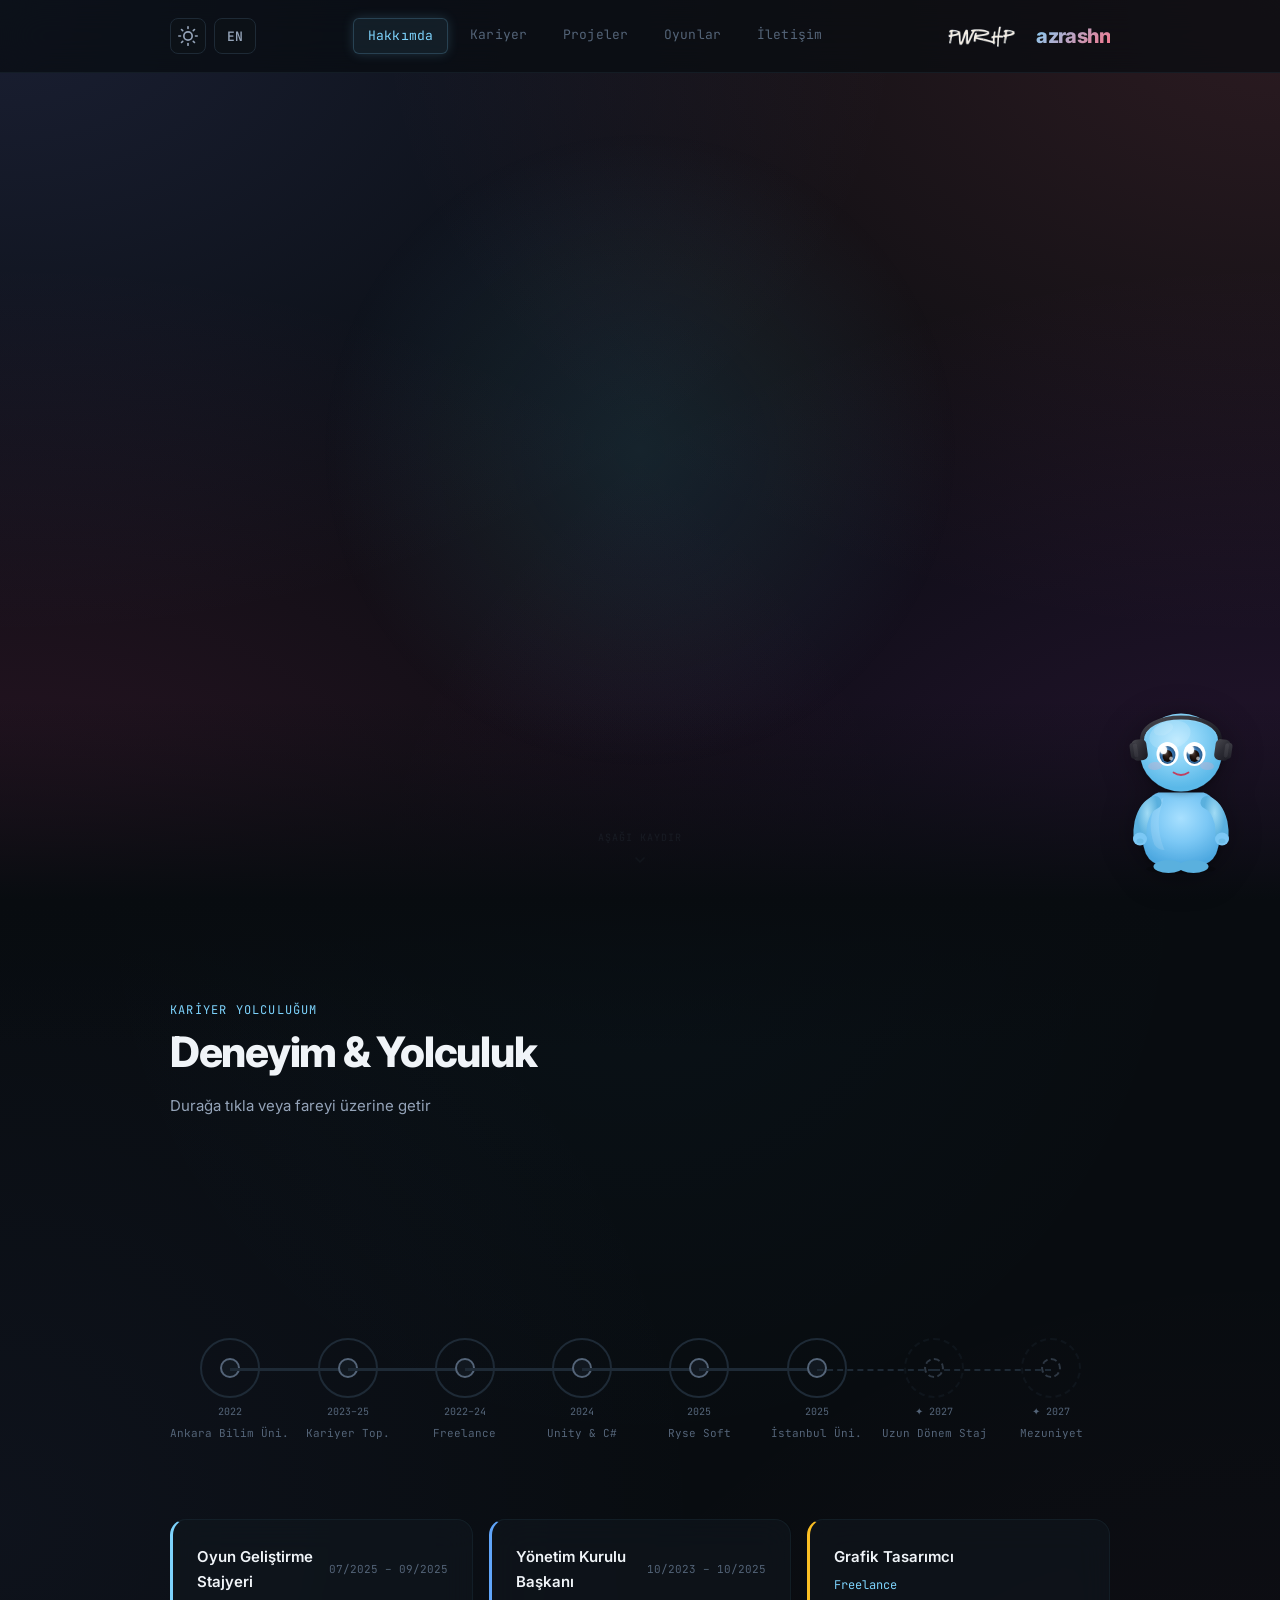
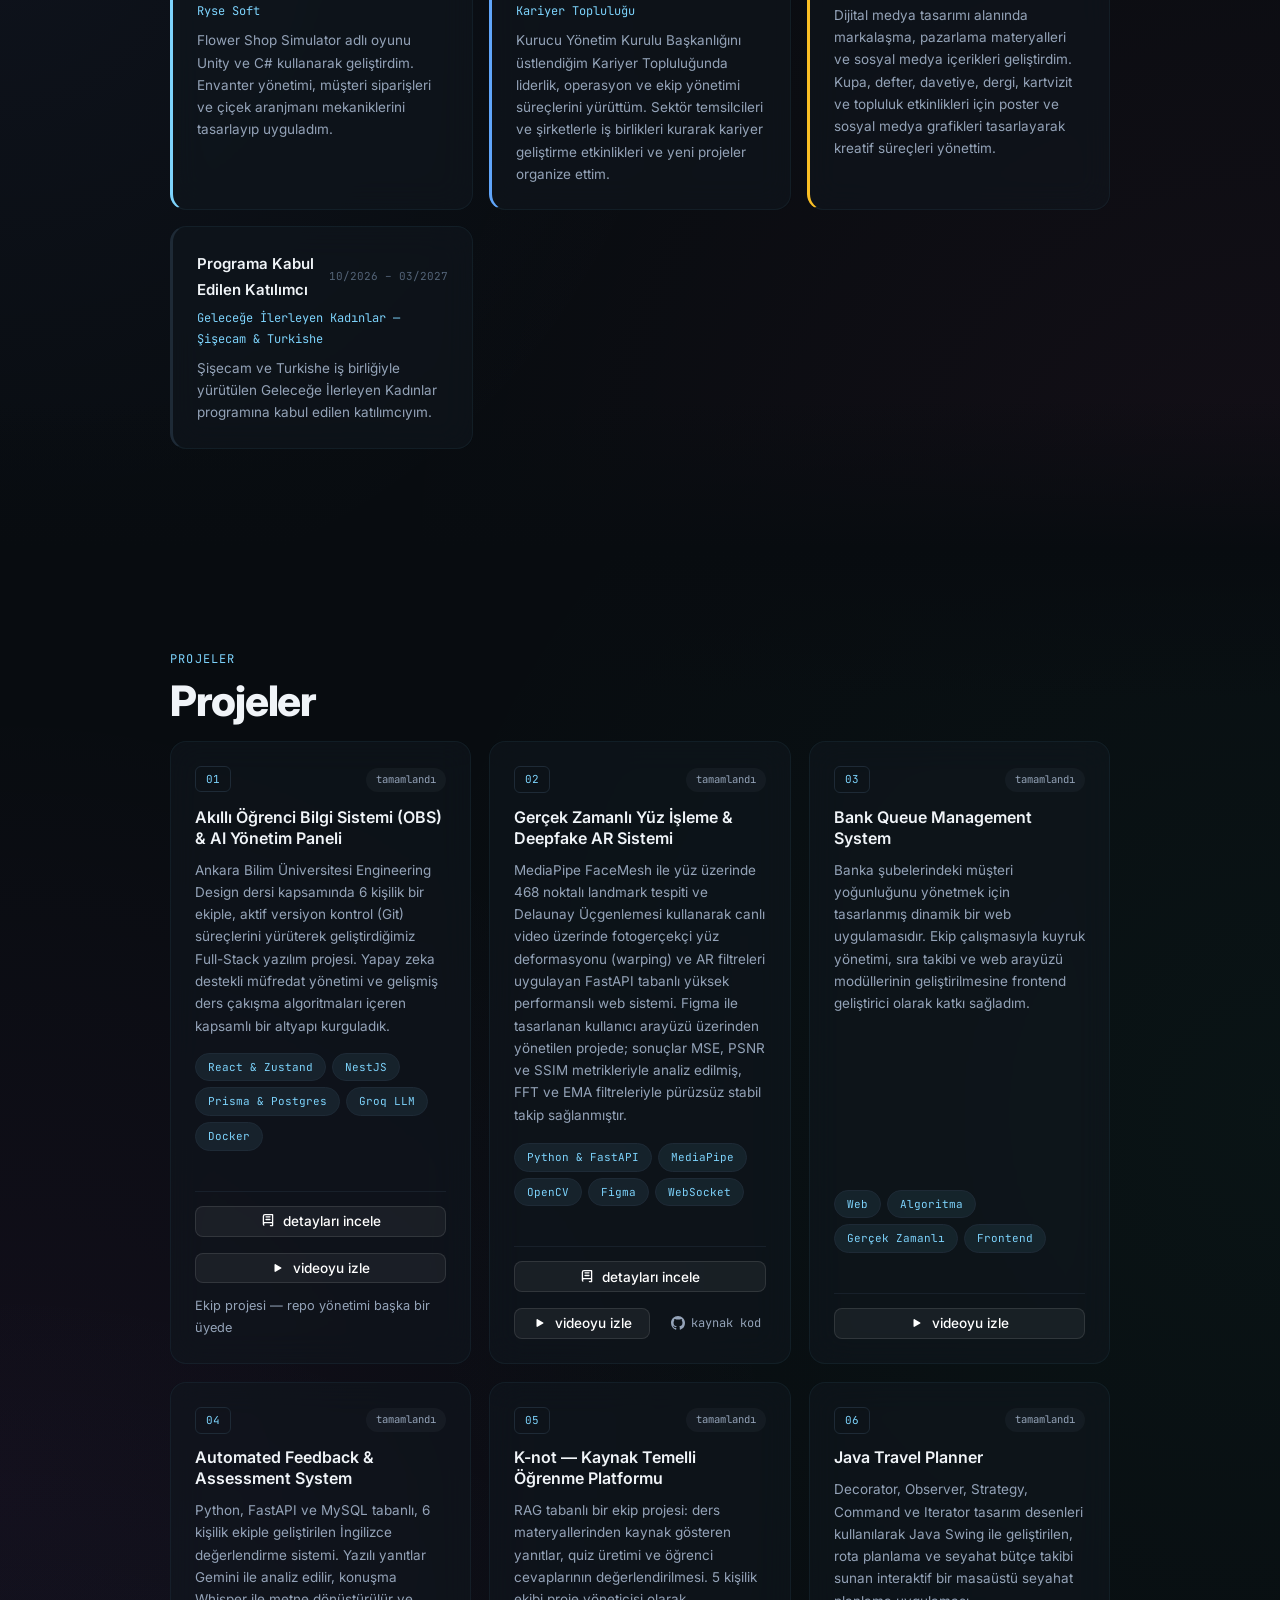
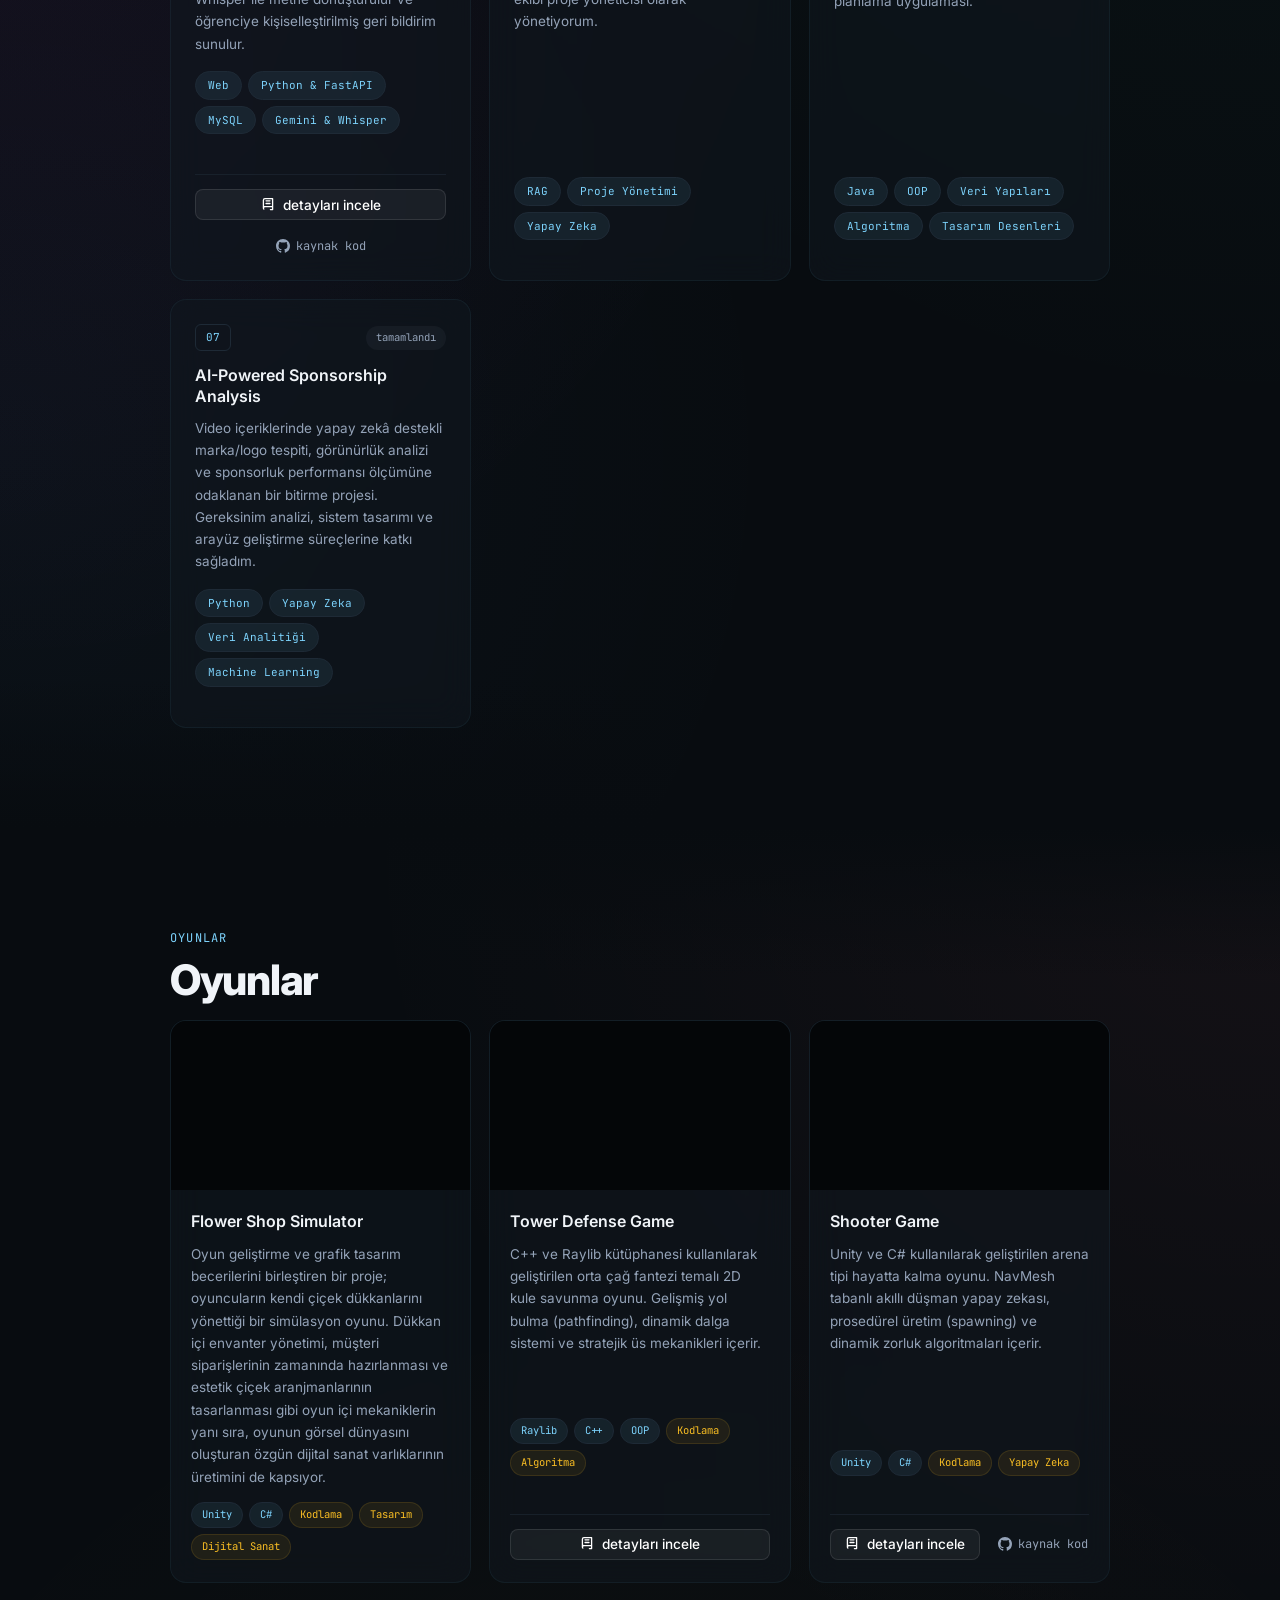
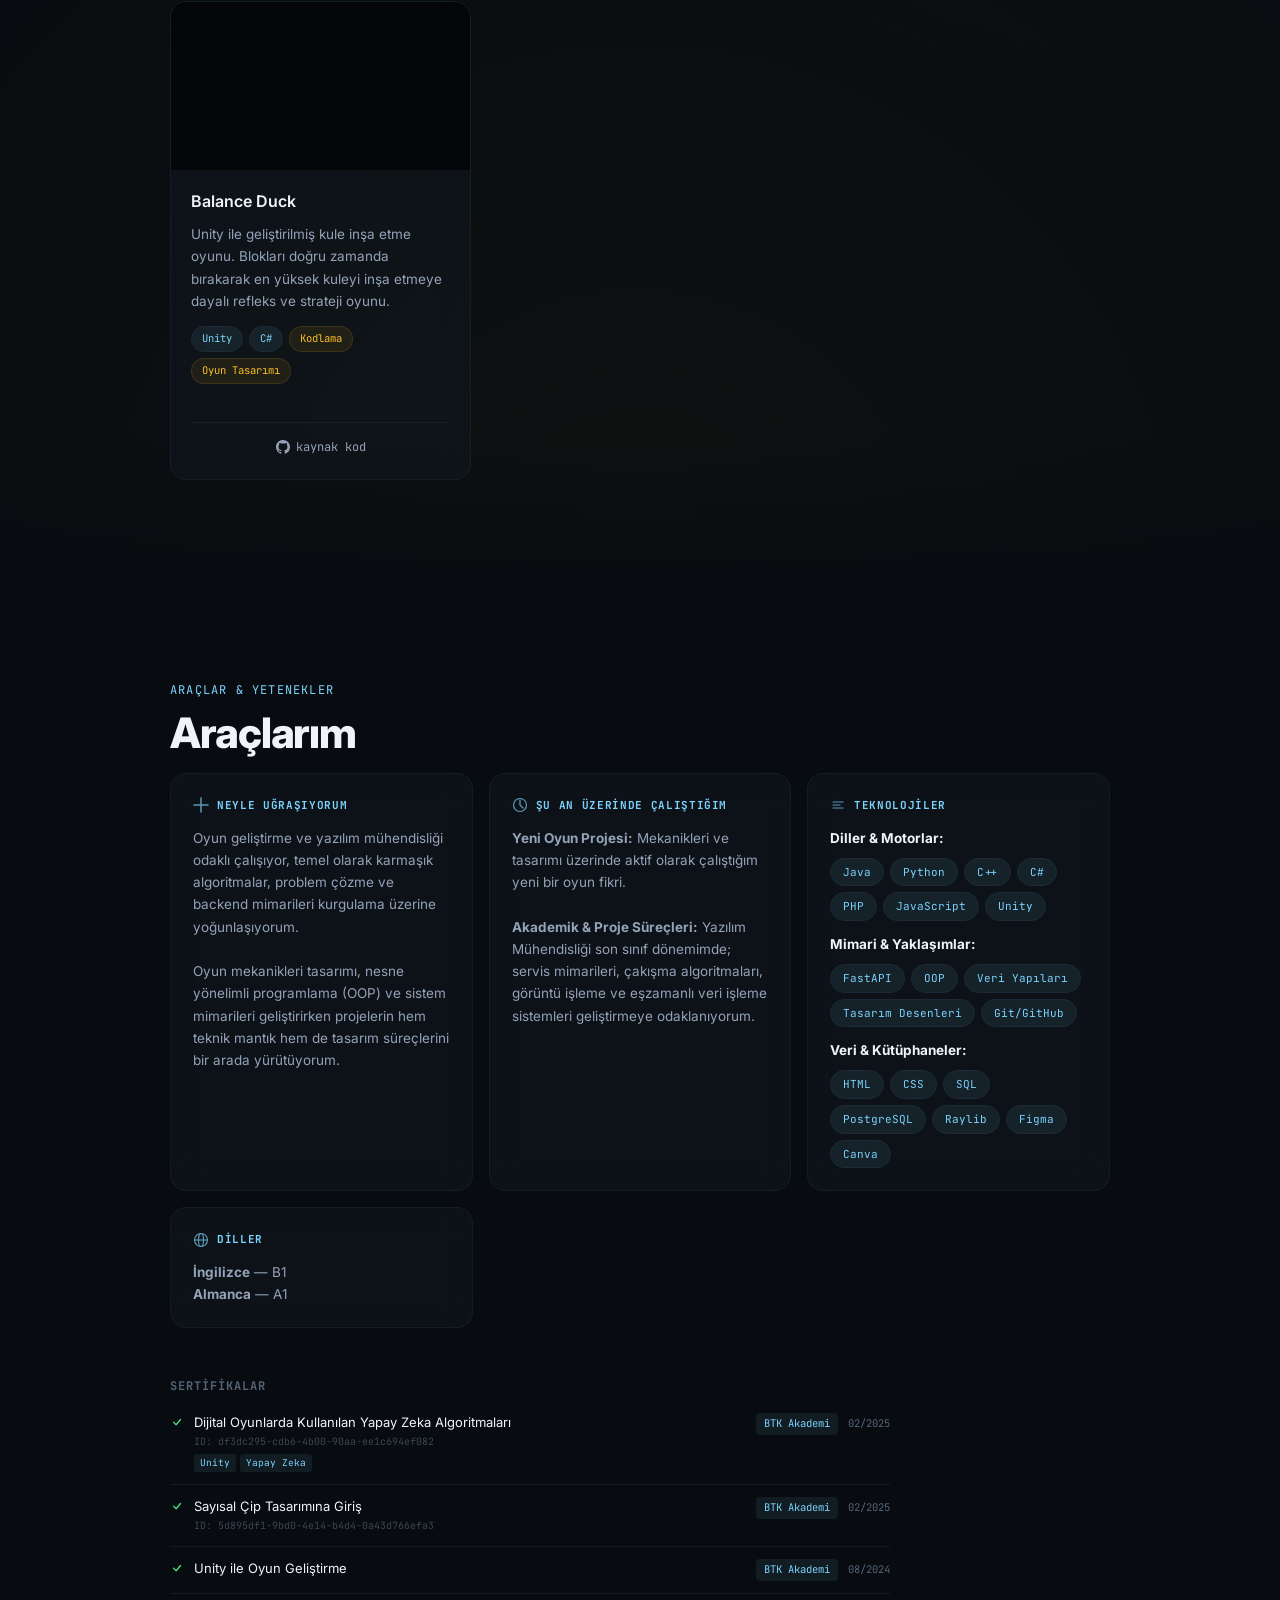
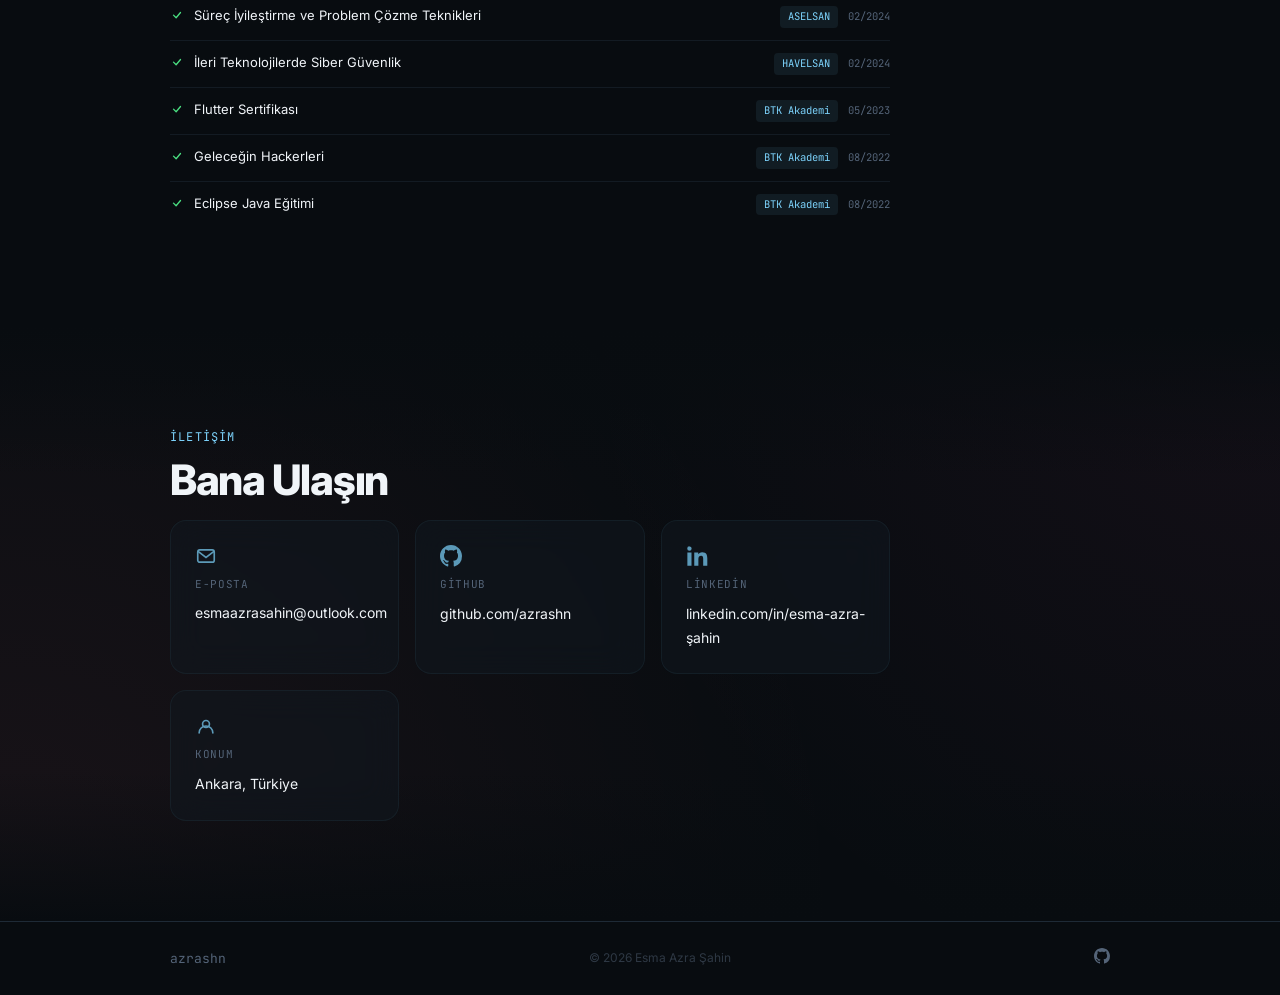
==== commit 0713a425: "CV'ye göre site güncellemesi - Özgeçmiş.pdf güncellendi - Kariyer Topluluğu tarihleri 10/2023 – 10/2" ====
--- a/index.html
+++ b/index.html
@@ -152,13 +152,13 @@
           <div class="journey-node">
             <div class="journey-node-ring"></div>
             <div class="journey-node-dot"></div>
-            <span class="journey-node-year">2023–24</span>
+            <span class="journey-node-year">2023–25</span>
           </div>
           <span class="journey-node-label" data-i18n="journey_node_2">Kariyer Top.</span>
           <div class="journey-card">
             <div class="journey-card-accent"></div>
             <h4 data-i18n="journey_title_2">Kariyer Topluluğu Başkanı</h4>
-            <p class="journey-card-role" data-i18n="journey_role_2">Yönetim Kurulu Başkanı — 10/2023 – 10/2024</p>
+            <p class="journey-card-role" data-i18n="journey_role_2">Yönetim Kurulu Başkanı — 10/2023 – 10/2025</p>
             <p class="journey-card-desc" data-i18n="journey_desc_2">Kurucu Yönetim Kurulu Başkanı olduğum Kariyer Topluluğunda liderlik
               ve organizasyon yönetimi
               deneyimi kazandım. Kariyer etkinlikleri
@@ -214,9 +214,7 @@
             <div class="journey-card-accent"></div>
             <h4 data-i18n="journey_title_5">Ryse Soft — Stajyer</h4>
             <p class="journey-card-role" data-i18n="journey_role_5">Oyun Geliştirme Stajyeri — 07/2025 – 09/2025</p>
-            <p class="journey-card-desc" data-i18n="journey_desc_5">C# ve Unity ile yeni oyun özellikleri geliştirdim,
-              oyun tasarımı becerilerimi
-              geliştirdim ve test süreçlerine katkı sağladım.</p>
+            <p class="journey-card-desc" data-i18n="journey_desc_5">Flower Shop Simulator oyununu Unity ve C# ile geliştirdim; envanter yönetimi, müşteri siparişleri ve çiçek aranjmanı mekaniklerini tasarlayıp uyguladım.</p>
           </div>
         </div>
 
@@ -281,14 +279,12 @@
             <span class="exp-date" data-i18n="exp_date_1">07/2025 – 09/2025</span>
           </div>
           <p class="exp-company" data-i18n="exp_company_1">Ryse Soft</p>
-          <p class="exp-desc" data-i18n="exp_desc_1">
-            C# ve Unity kullanarak yeni oyun özellikleri geliştirdim ve oyun mekaniklerinin tasarım, kodlama, test ve hata giderme süreçlerine katkı sağladım. Algoritmik düşünme ve en iyi kodlama pratikleriyle oyun sistemlerinin kalitesini ve bakım kolaylığını artırdım.
-          </p>
+          <p class="exp-desc" data-i18n="exp_desc_1">Flower Shop Simulator adlı oyunu Unity ve C# kullanarak geliştirdim. Envanter yönetimi, müşteri siparişleri ve çiçek aranjmanı mekaniklerini tasarlayıp uyguladım.</p>
         </div>
         <div class="glass-card exp-card" data-accent="blue">
           <div class="exp-card-header">
             <span class="exp-role" data-i18n="exp_role_2">Yönetim Kurulu Başkanı</span>
-            <span class="exp-date" data-i18n="exp_date_2">10/2023 – 10/2024</span>
+            <span class="exp-date" data-i18n="exp_date_2">10/2023 – 10/2025</span>
           </div>
           <p class="exp-company" data-i18n="exp_company_2">Kariyer Topluluğu</p>
           <p class="exp-desc" data-i18n="exp_desc_2">
@@ -305,6 +301,16 @@
             markalaşma, pazarlama materyalleri ve sosyal medya
             içerikleri geliştirdim. Kupa, defter, davetiye, dergi, kartvizit ve topluluk etkinlikleri
             için poster ve sosyal medya grafikleri tasarladım.
+          </p>
+        </div>
+        <div class="glass-card exp-card" data-accent="rose">
+          <div class="exp-card-header">
+            <span class="exp-role" data-i18n="exp_role_4">Programa Kabul Edilen Katılımcı</span>
+            <span class="exp-date" data-i18n="exp_date_4">10/2026 – 03/2027</span>
+          </div>
+          <p class="exp-company" data-i18n="exp_company_4">Geleceğe İlerleyen Kadınlar — Şişecam &amp; Turkishe</p>
+          <p class="exp-desc" data-i18n="exp_desc_4">
+            Şişecam ve Turkishe iş birliğiyle yürütülen Geleceğe İlerleyen Kadınlar programına kabul edilen katılımcıyım.
           </p>
         </div>
       </div>
@@ -406,11 +412,7 @@
             <span class="project-status status-done" data-i18n="project_status_done">tamamlandı</span>
           </div>
           <h3 data-i18n="project_3_title">Bank Queue Management System</h3>
-          <p data-i18n="project_3_desc">Web tasarımı dersi kapsamında 3 kişilik bir ekiple hayata geçirilen bu proje,
-            banka şubelerindeki müşteri
-            yoğunluğunu yönetmek için tasarlanmış dinamik bir web uygulamasıdır. Kullanıcıların dijital olarak sıra
-            numarası alabildiği, gişe durumlarının gerçek zamanlı izlenebildiği ve kullanıcı dostu bir arayüz ile
-            bekleme sürelerini minimize etmeyi amaçlayan bir sistem mimarisine sahiptir.</p>
+          <p data-i18n="project_3_desc">Banka şubelerindeki müşteri yoğunluğunu yönetmek için tasarlanmış dinamik bir web uygulamasıdır. Ekip çalışmasıyla kuyruk yönetimi, sıra takibi ve web arayüzü modüllerinin geliştirilmesine frontend geliştirici olarak katkı sağladım.</p>
           <div class="project-tags">
             <span class="tech-tag">Web</span>
             <span class="tech-tag">Algoritma</span>
@@ -434,15 +436,12 @@
             <span class="project-status status-done" data-i18n="project_status_done">tamamlandı</span>
           </div>
           <h3 data-i18n="project_4_title">Automated Feedback &amp; Assessment System</h3>
-          <p data-i18n="project_4_desc">Öğrencilerin konuşma, yazma ve test aktivitelerindeki performanslarını NLP ve
-            ses tanıma algoritmalarıyla
-            anlık analiz eden yapay zeka destekli eğitim teknolojisi platformu. Kişiselleştirilmiş geri bildirimler
-            sunarak öğrenci gelişimini otomatize eder.</p>
+          <p data-i18n="project_4_desc">Python, FastAPI ve MySQL tabanlı, 6 kişilik ekiple geliştirilen İngilizce değerlendirme sistemi. Yazılı yanıtlar Gemini ile analiz edilir, konuşma Whisper ile metne dönüştürülür ve öğrenciye kişiselleştirilmiş geri bildirim sunulur.</p>
           <div class="project-tags">
             <span class="tech-tag">Web</span>
-            <span class="tech-tag">SDLC</span>
-            <span class="tech-tag">Otomasyon</span>
-            <span class="tech-tag">Veri Analizi</span>
+            <span class="tech-tag">Python &amp; FastAPI</span>
+            <span class="tech-tag">MySQL</span>
+            <span class="tech-tag">Gemini &amp; Whisper</span>
           </div>
           <div class="project-links">
             <button class="project-link details-btn" data-modal="feedbackDetailsModal" aria-label="Detayları İncele">
@@ -470,12 +469,12 @@
             <span class="project-number">05</span>
             <span class="project-status status-done" data-i18n="project_status_done">tamamlandı</span>
           </div>
-          <h3 data-i18n="project_5_title">K-not</h3>
-          <p data-i18n="project_5_desc">Öğrenciler ve araştırmacılar için bilgi yönetimini ve not alma süreçlerini kolaylaştıran, kategorizasyon ve hızlı arama yeteneklerine sahip modern verimlilik platformu.</p>
+          <h3 data-i18n="project_5_title">K-not — Kaynak Temelli Öğrenme Platformu</h3>
+          <p data-i18n="project_5_desc">RAG tabanlı bir ekip projesi: ders materyallerinden kaynak gösteren yanıtlar, quiz üretimi ve öğrenci cevaplarının değerlendirilmesi. 5 kişilik ekibi proje yöneticisi olarak yönetiyorum.</p>
           <div class="project-tags">
-            <span class="tech-tag">Verimlilik</span>
-            <span class="tech-tag">Bilgi Yönetimi</span>
-            <span class="tech-tag">UI/UX Tasarım</span>
+            <span class="tech-tag">RAG</span>
+            <span class="tech-tag">Proje Yönetimi</span>
+            <span class="tech-tag">Yapay Zeka</span>
           </div>
         </article>
 
@@ -485,12 +484,13 @@
             <span class="project-status status-done" data-i18n="project_status_done">tamamlandı</span>
           </div>
           <h3 data-i18n="project_6_title">Java Travel Planner</h3>
-          <p data-i18n="project_6_desc">Nesne Yönelimli Programlama (OOP) mimarisi ve veri yapıları kullanılarak geliştirilen; rota planlama, seyahat bütçe takibi ve kullanıcı dostu arayüz sunan masaüstü seyahat yönetim uygulaması.</p>
+          <p data-i18n="project_6_desc">Decorator, Observer, Strategy, Command ve Iterator tasarım desenleri kullanılarak Java Swing ile geliştirilen, rota planlama ve seyahat bütçe takibi sunan interaktif bir masaüstü seyahat planlama uygulaması.</p>
           <div class="project-tags">
             <span class="tech-tag">Java</span>
             <span class="tech-tag">OOP</span>
             <span class="tech-tag">Veri Yapıları</span>
             <span class="tech-tag">Algoritma</span>
+            <span class="tech-tag">Tasarım Desenleri</span>
           </div>
         </article>
 
@@ -500,7 +500,7 @@
             <span class="project-status status-done" data-i18n="project_status_done">tamamlandı</span>
           </div>
           <h3 data-i18n="project_7_title">AI-Powered Sponsorship Analysis</h3>
-          <p data-i18n="project_7_desc">Sponsorluk verilerini makine öğrenimi ve veri analitiği yöntemleriyle işleyerek marka uyumluluğunu, hedef kitle etkileşimini ve yatırım getirisini (ROI) analiz eden yapay zeka destekli karar destek platformu.</p>
+          <p data-i18n="project_7_desc">Video içeriklerinde yapay zekâ destekli marka/logo tespiti, görünürlük analizi ve sponsorluk performansı ölçümüne odaklanan bir bitirme projesi. Gereksinim analizi, sistem tasarımı ve arayüz geliştirme süreçlerine katkı sağladım.</p>
           <div class="project-tags">
             <span class="tech-tag">Python</span>
             <span class="tech-tag">Yapay Zeka</span>
@@ -685,28 +685,33 @@
           <div style="font-size: 0.9em; margin-bottom: 8px; color: var(--text-color);"><strong
               data-i18n="tools_lang">Diller & Motorlar:</strong></div>
           <div class="tool-tags" style="margin-bottom: 12px;">
+            <span class="tech-tag">Java</span>
+            <span class="tech-tag">Python</span>
+            <span class="tech-tag">C++</span>
             <span class="tech-tag">C#</span>
-            <span class="tech-tag">C++</span>
-            <span class="tech-tag">Python</span>
-            <span class="tech-tag">Java</span>
-            <span class="tech-tag">TypeScript</span>
+            <span class="tech-tag">PHP</span>
+            <span class="tech-tag">JavaScript</span>
             <span class="tech-tag">Unity</span>
           </div>
           <div style="font-size: 0.9em; margin-bottom: 8px; color: var(--text-color);"><strong
               data-i18n="tools_arch">Mimari & Yaklaşımlar:</strong></div>
           <div class="tool-tags" style="margin-bottom: 12px;">
             <span class="tech-tag">FastAPI</span>
-            <span class="tech-tag">.NET Core</span>
-            <span class="tech-tag">Algoritmalar</span>
             <span class="tech-tag">OOP</span>
+            <span class="tech-tag">Veri Yapıları</span>
+            <span class="tech-tag">Tasarım Desenleri</span>
             <span class="tech-tag">Git/GitHub</span>
           </div>
           <div style="font-size: 0.9em; margin-bottom: 8px; color: var(--text-color);"><strong
               data-i18n="tools_data">Veri & Kütüphaneler:</strong></div>
           <div class="tool-tags">
+            <span class="tech-tag">HTML</span>
+            <span class="tech-tag">CSS</span>
             <span class="tech-tag">SQL</span>
-            <span class="tech-tag">Streamlit</span>
+            <span class="tech-tag">PostgreSQL</span>
+            <span class="tech-tag">Raylib</span>
             <span class="tech-tag">Figma</span>
+            <span class="tech-tag">Canva</span>
           </div>
         </div>
         <div class="glass-card info-card">
@@ -880,6 +885,13 @@
           <span class="contact-card-label">github</span>
           <span class="contact-card-value">github.com/azrashn</span>
         </a>
+        <a href="https://www.linkedin.com/in/esma-azra-%C5%9Fahin" target="_blank" rel="noopener" class="glass-card contact-card">
+          <svg width="22" height="22" viewBox="0 0 16 16" fill="currentColor" aria-hidden="true">
+            <path d="M1 5.5h3V15H1zM2.5 1a1.6 1.6 0 110 3.2 1.6 1.6 0 010-3.2zM6 5.5h2.9v1.3c.4-.8 1.4-1.6 2.9-1.6 3.1 0 3.7 2 3.7 4.7V15h-3v-4.6c0-1.1 0-2.5-1.5-2.5S9 8.9 9 10.3V15H6z" />
+          </svg>
+          <span class="contact-card-label">linkedin</span>
+          <span class="contact-card-value">linkedin.com/in/esma-azra-şahin</span>
+        </a>
         <div class="glass-card contact-card">
           <svg width="22" height="22" viewBox="0 0 16 16" fill="none" aria-hidden="true">
             <circle cx="8" cy="6.5" r="2.5" stroke="currentColor" stroke-width="1.2" />
@@ -897,7 +909,7 @@
   <footer class="site-footer">
     <div class="footer-inner">
       <span class="footer-logo">azrashn</span>
-      <span class="footer-copy">© 2025 Esma Azra Şahin</span>
+      <span class="footer-copy">© 2026 Esma Azra Şahin</span>
       <a href="https://github.com/azrashn" target="_blank" rel="noopener" class="footer-github">
         <svg width="16" height="16" viewBox="0 0 16 16" fill="currentColor" aria-hidden="true">
           <path
